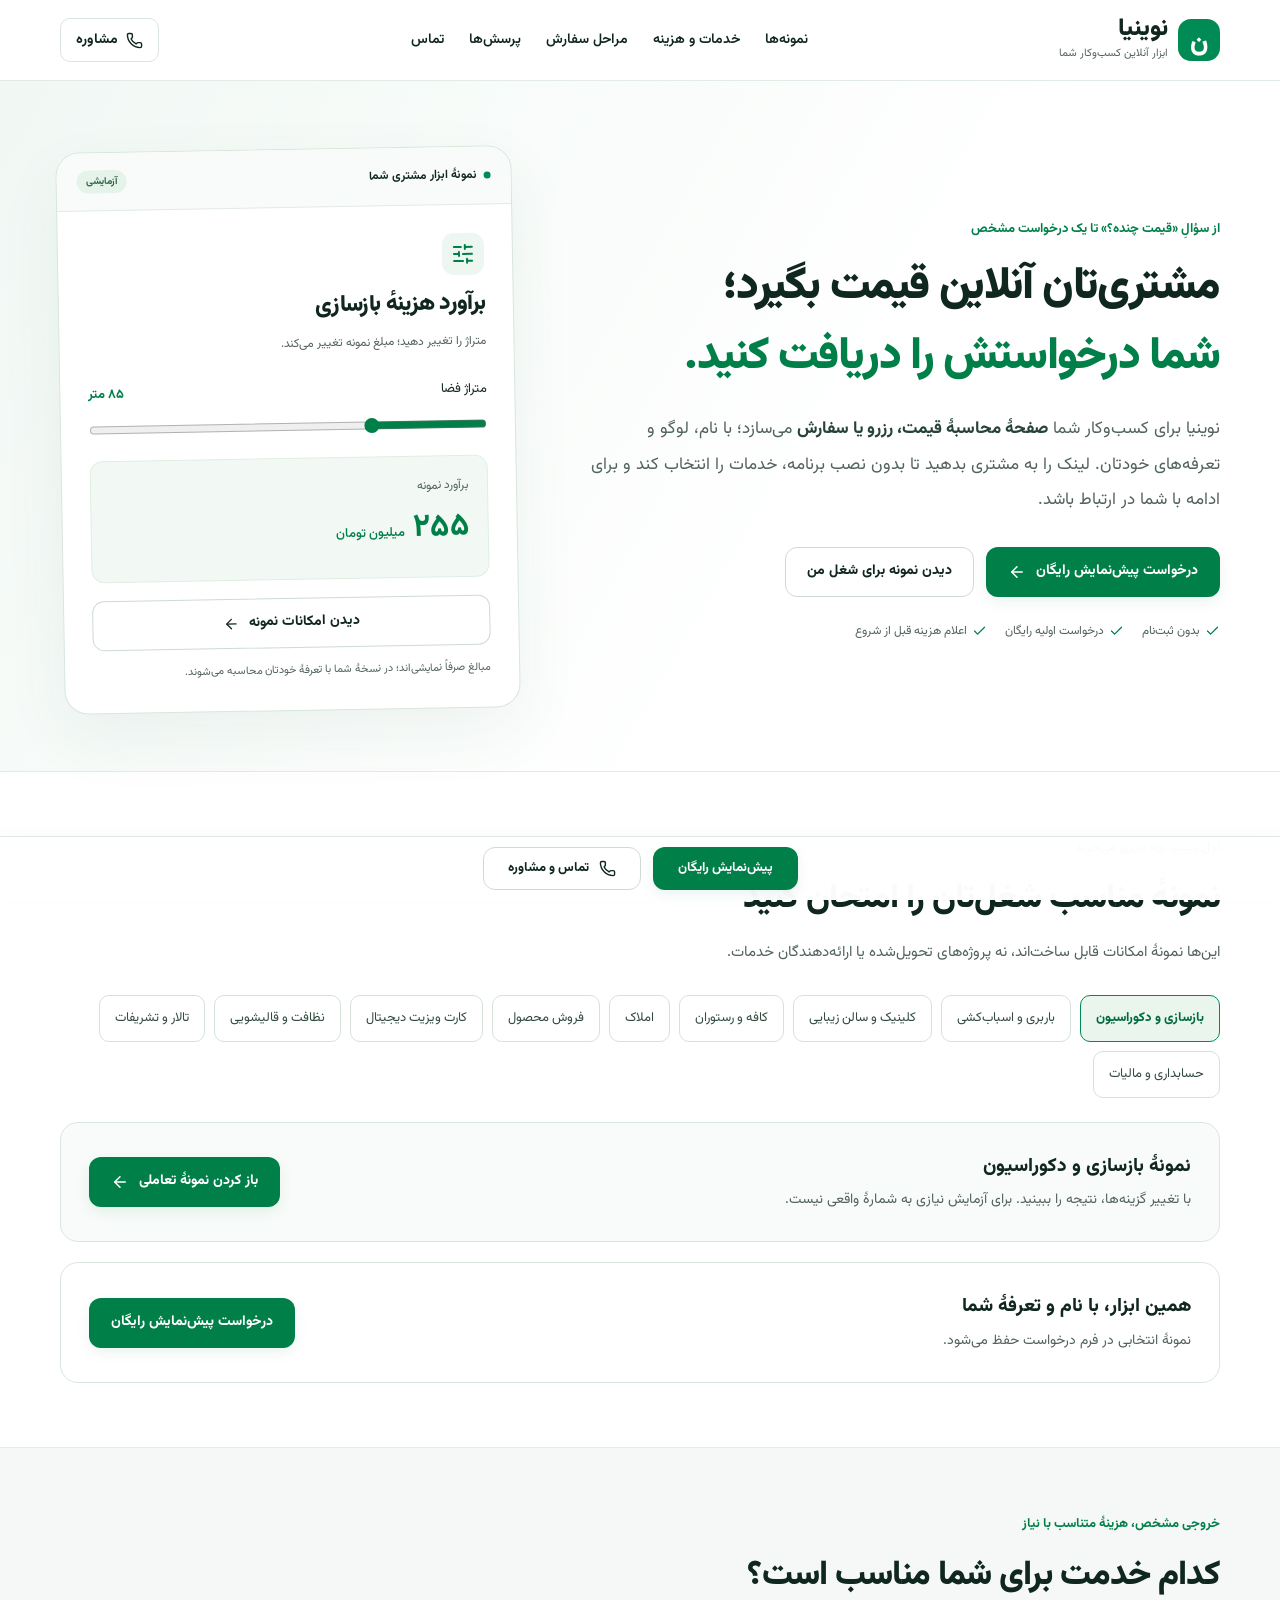
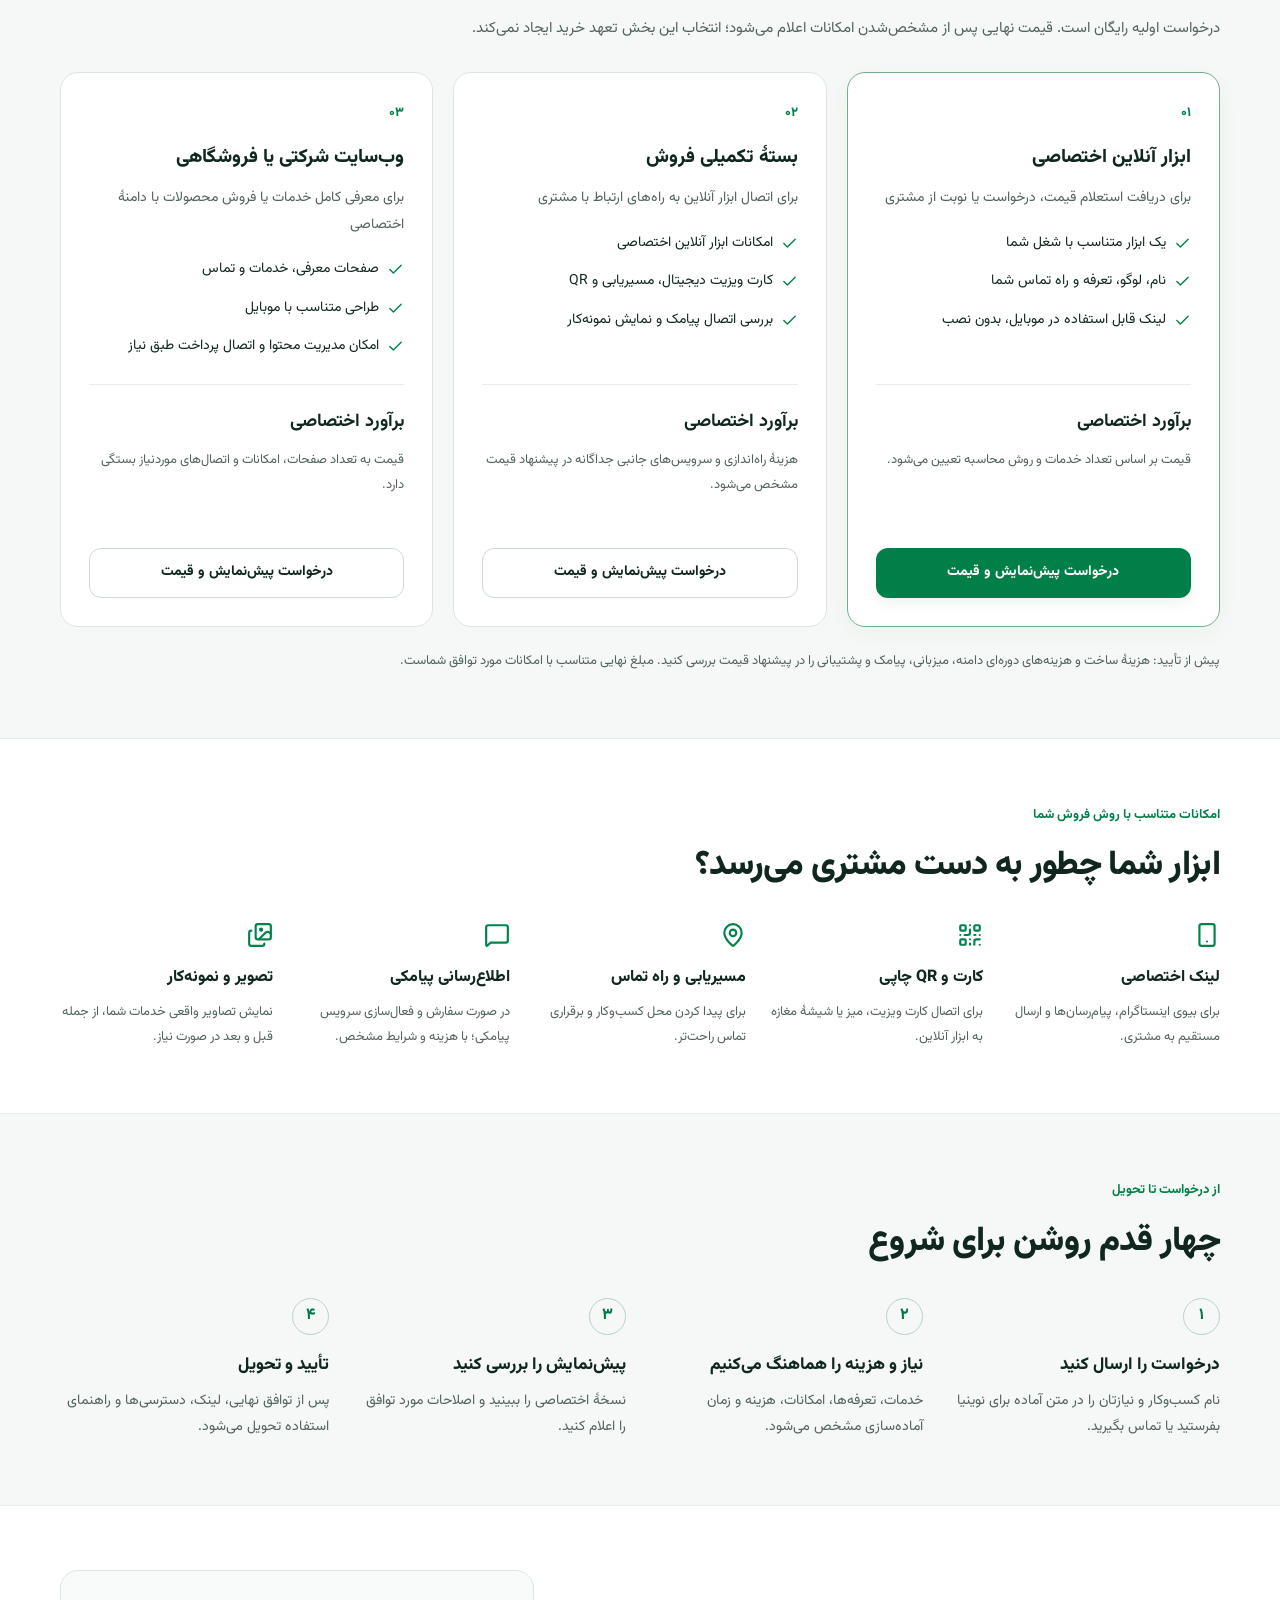
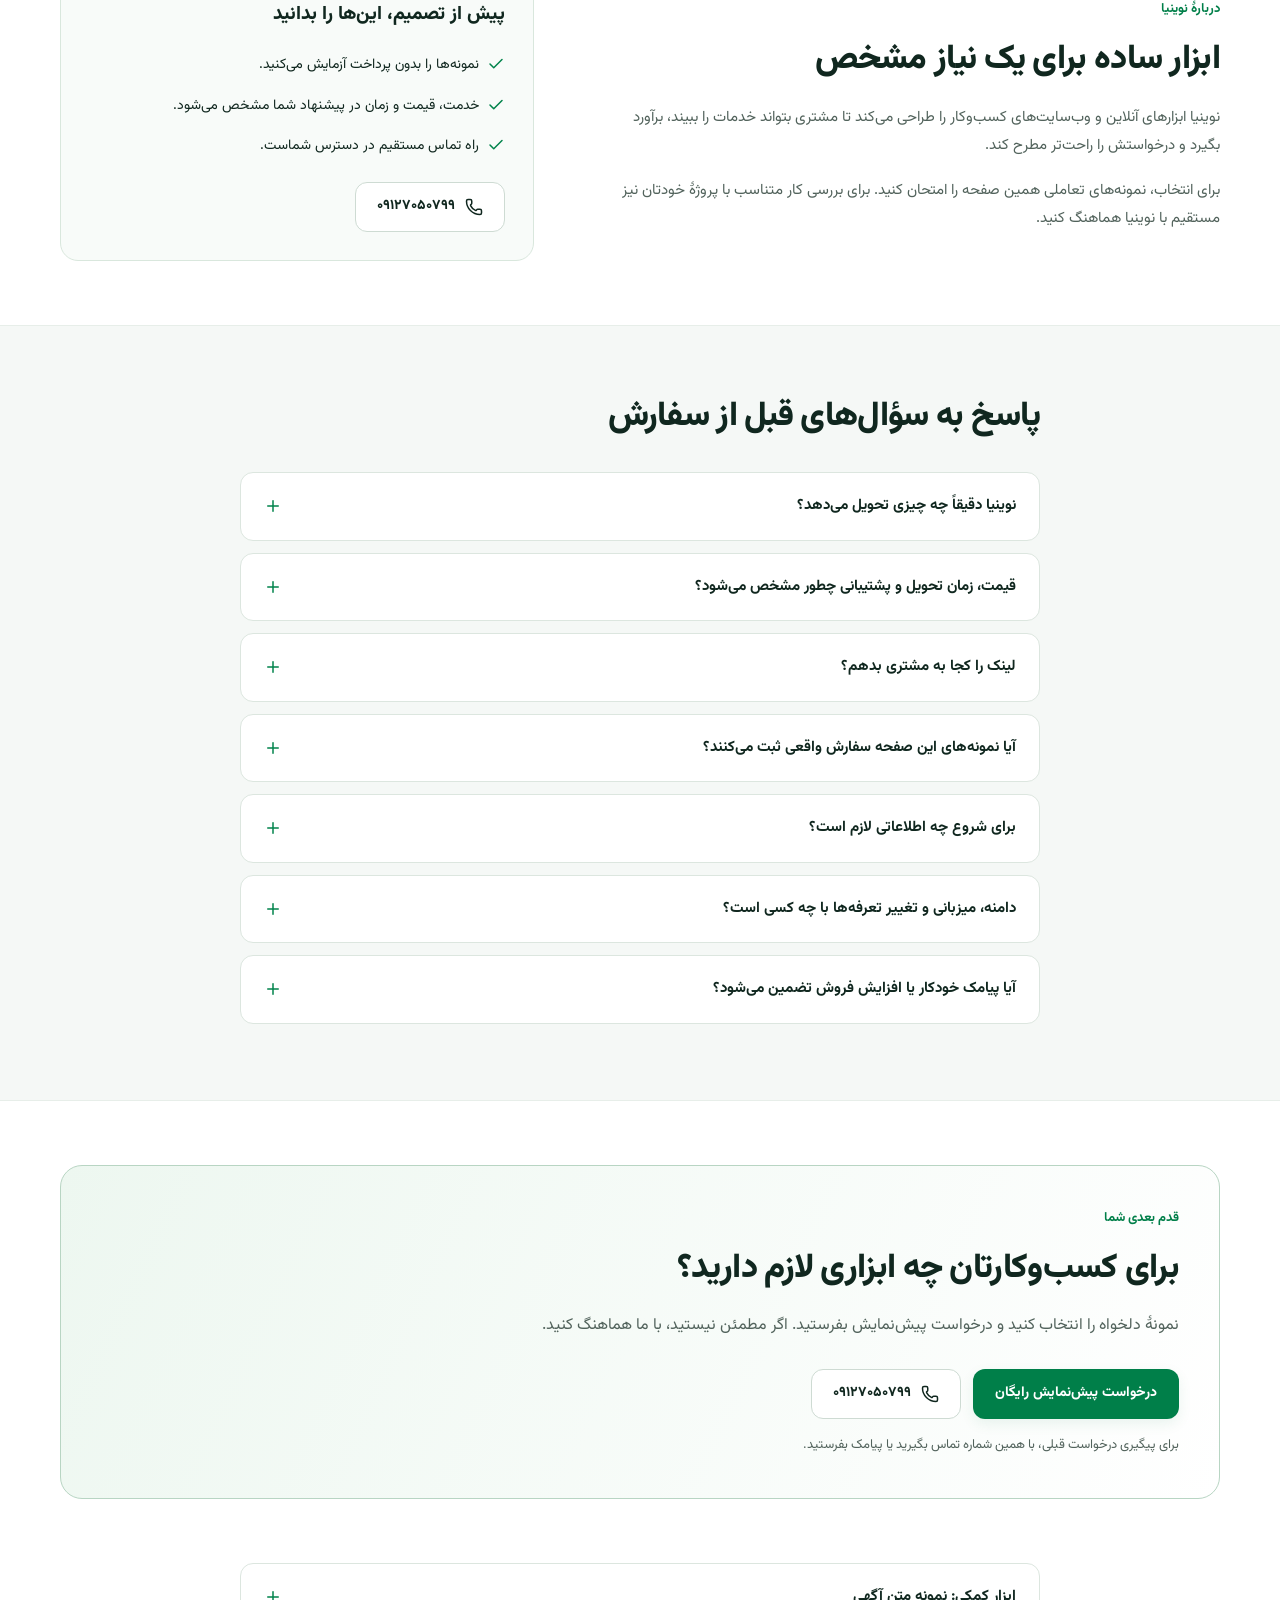
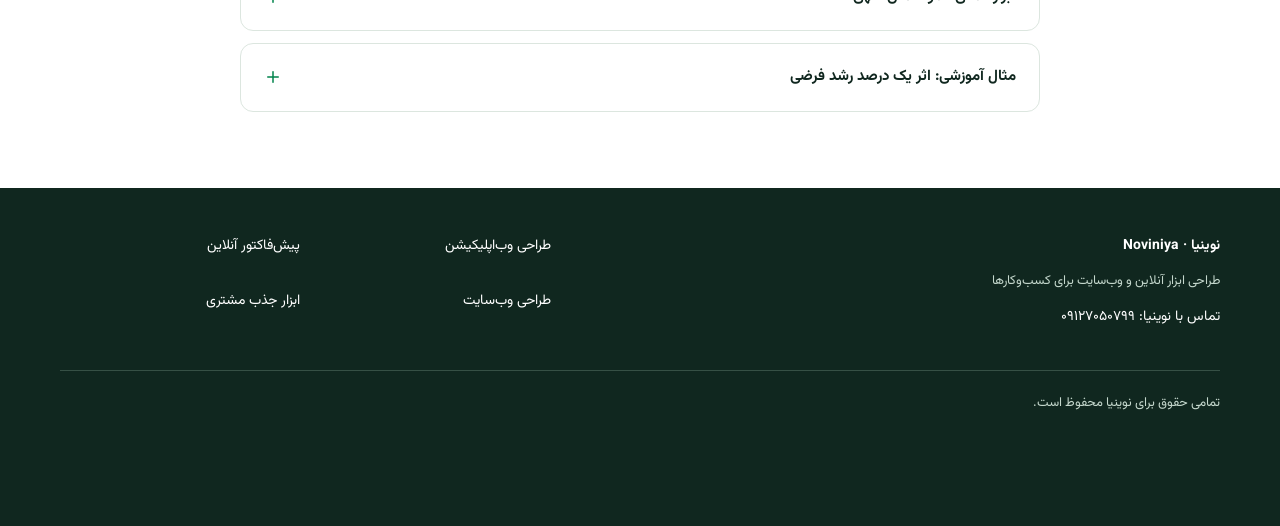
==== index.html @ 00e12eb2 "Publish tested customer UX update; remove obsolete public bundles" ====
<!doctype html>
<html lang="fa" dir="rtl">
  <head>
    <meta charset="UTF-8" />
    <meta name="viewport" content="width=device-width, initial-scale=1.0" />
    <title>نوینیا | وب‌اپلیکیشن فروش و پیش‌فاکتور آنلاین</title>
    <meta name="description" content="طراحی وب‌اپلیکیشن اختصاصی، پیش‌فاکتور آنلاین، سایت کسب‌وکار و ابزارهای جذب مشتری برای تبدیل بازدیدکننده به سرنخ فروش." />
    <meta name="robots" content="index,follow,max-image-preview:large,max-snippet:-1,max-video-preview:-1" />
    <meta name="theme-color" content="#00A859" />
    <link rel="canonical" href="https://noviniya.ir/" />
    <link rel="icon" href="/favicon.svg" type="image/svg+xml" />
    <meta property="og:type" content="website" />
    <meta property="og:url" content="https://noviniya.ir/" />
    <meta property="og:site_name" content="نوینیا | Noviniya" />
    <meta property="og:locale" content="fa_IR" />
    <meta property="og:title" content="نوینیا | وب‌اپلیکیشن فروش و پیش‌فاکتور آنلاین" />
    <meta property="og:description" content="راهکارهای دیجیتال فروش، پیش‌فاکتور آنلاین و جذب مشتری برای کسب‌وکارها." />
    <meta name="twitter:card" content="summary" />
    <meta name="twitter:title" content="نوینیا | وب‌اپلیکیشن فروش و پیش‌فاکتور آنلاین" />
    <meta name="twitter:description" content="راهکارهای دیجیتال فروش، پیش‌فاکتور آنلاین و جذب مشتری برای کسب‌وکارها." />
    <script type="application/ld+json">
    {
      "@context": "https://schema.org",
      "@graph": [
        {
          "@type": "Organization",
          "@id": "https://noviniya.ir/#organization",
          "name": "نوینیا",
          "alternateName": "Noviniya",
          "url": "https://noviniya.ir/",
          "description": "طراحی راهکارهای دیجیتال فروش، وب‌اپلیکیشن‌های تعاملی، پیش‌فاکتور آنلاین و ابزارهای جذب مشتری برای کسب‌وکارها",
          "areaServed": {"@type":"Country","name":"Iran"}
        },
        {
          "@type": "WebSite",
          "@id": "https://noviniya.ir/#website",
          "url": "https://noviniya.ir/",
          "name": "نوینیا",
          "alternateName": "Noviniya",
          "inLanguage": "fa-IR",
          "publisher": {"@id":"https://noviniya.ir/#organization"}
        },
        {
          "@type": "Service",
          "@id": "https://noviniya.ir/#service",
          "name": "طراحی وب‌اپلیکیشن فروش و سیستم جذب مشتری",
          "serviceType": "طراحی وب‌اپلیکیشن، پیش‌فاکتور آنلاین، طراحی سایت و راهکارهای دیجیتال فروش",
          "provider": {"@id":"https://noviniya.ir/#organization"},
          "areaServed": {"@type":"Country","name":"Iran"},
          "url": "https://noviniya.ir/"
        }
      ]
    }
    </script>
    <link rel="preconnect" href="https://fonts.googleapis.com">
    <link rel="preconnect" href="https://fonts.gstatic.com" crossorigin>
    <link href="https://fonts.googleapis.com/css2?family=Vazirmatn:wght@300;400;500;600;700;800;900&display=swap" rel="stylesheet">
    
    
    <script type="module" crossorigin src="/assets/index-CAqB3vxh.js"></script>
    <link rel="stylesheet" crossorigin href="/assets/index-Dsh1aMM5.css">
  </head>
  <body class="bg-gray-50 text-gray-900 font-sans antialiased">
    <div id="root">
      <main style="font-family:Vazirmatn,Arial,sans-serif;max-width:960px;margin:0 auto;padding:48px 20px;line-height:1.9">
        <h1>طراحی وب‌اپلیکیشن و سیستم جذب مشتری برای کسب‌وکارها</h1>
        <p>نوینیا برای کسب‌وکارهایی طراحی شده که می‌خواهند بازدیدکننده را سریع‌تر به سرنخ فروش تبدیل کنند. راهکارها شامل وب‌اپلیکیشن اختصاصی، محاسبه قیمت و پیش‌فاکتور آنلاین، طراحی سایت و صفحات فروش و ابزارهای جذب مشتری است.</p>
        <p>به‌جای اینکه مشتری فقط اطلاعات را ببیند، می‌تواند با ابزارهای تعاملی قیمت تقریبی بگیرد، درخواست ثبت کند، مسیر مناسب خدمت را پیدا کند و برای ادامه خرید یا مشاوره اقدام کند. ساختار هر راهکار بر اساس نوع کسب‌وکار و فرآیند فروش آن تنظیم می‌شود.</p>
        <nav aria-label="خدمات نوینیا">
          <ul>
            <li><a href="/services/web-app/">طراحی وب‌اپلیکیشن اختصاصی</a></li>
            <li><a href="/services/online-quote/">پیش‌فاکتور آنلاین و محاسبه قیمت</a></li>
            <li><a href="/services/website-design/">طراحی سایت کسب‌وکار</a></li>
            <li><a href="/services/customer-acquisition/">سیستم جذب مشتری آنلاین</a></li>
          </ul>
        </nav>
        <h2>راهکار مناسب کسب‌وکار شما چیست؟</h2>
        <p>اگر مشتری قبل از تماس نیاز به محاسبه قیمت، انتخاب خدمت، ثبت مشخصات یا دیدن نمونه دارد، وب‌اپلیکیشن و ابزار تعاملی می‌تواند مسیر تصمیم‌گیری را کوتاه‌تر کند. اگر هدف اصلی دیده‌شدن در گوگل و معرفی خدمات است، ساختار چندصفحه‌ای و سئوشده اهمیت بیشتری دارد. نوینیا این دو مسیر را بر اساس نیاز واقعی کسب‌وکار ترکیب می‌کند.</p>
      </main>
    </div>
  </body>
</html>
---- assets/index-Dsh1aMM5.css ----
.customer-site{--green:#007f49;--dark:#10271f;--muted:#52635c;color:var(--dark);background:#fff;font-size:16px;line-height:1.9}.customer-site *{box-sizing:border-box}.customer-site a{color:inherit;text-decoration:none}.customer-site button,.customer-site a,.customer-site input,.customer-site select,.customer-site textarea,.customer-site summary{-webkit-tap-highlight-color:transparent}.customer-site button,.customer-site summary{cursor:pointer}.customer-site :focus-visible{outline-offset:4px;outline:3px solid #008b54}.customer-site .container{width:min(1160px,100% - 48px);margin-inline:auto}.customer-site .narrow{max-width:800px}.customer-site section[id],.customer-site main[id]{scroll-margin-top:95px}.customer-site h1,.customer-site h2,.customer-site h3,.customer-site p{margin:0}.customer-site h2{letter-spacing:-.7px;font-size:clamp(24px,3vw,34px);font-weight:850;line-height:1.6}.customer-site h3{font-size:19px;font-weight:800;line-height:1.65}.customer-site p{color:var(--muted)}.customer-site ul{margin:0;padding:0;list-style:none}.customer-site .eyebrow{color:var(--green);margin-bottom:12px;font-size:13px;font-weight:700;display:block}.customer-site .primary,.customer-site .secondary{text-align:center;border:1px solid #0000;border-radius:12px;justify-content:center;align-items:center;gap:10px;min-height:48px;padding:12px 21px;font-size:14px;font-weight:750;line-height:1.7;transition:background .15s,border-color .15s;display:inline-flex}.customer-site .primary{background:var(--green);color:#fff;box-shadow:0 5px 14px #007f4915}.customer-site .primary:hover{background:#00673c}.customer-site .secondary{color:var(--dark);background:#fff;border-color:#cedbd3}.customer-site .secondary:hover{background:#f0f7f3;border-color:#86b79c}.customer-site .full{width:100%}.customer-site .muted{color:var(--muted);font-weight:400}.customer-site .skip-link{z-index:100;background:#fff;padding:12px;position:fixed;top:-100px;right:20px}.customer-site .skip-link:focus{top:10px}.site-header{z-index:40;background:#fffffffa;border-bottom:1px solid #e3ebe6;position:sticky;top:0}.header-row{align-items:center;gap:24px;min-height:80px;display:flex}.brand{flex-shrink:0;align-items:center;gap:10px;display:flex}.brand-mark{color:#fff;background:#008b54;border-radius:13px;place-items:center;width:42px;height:42px;font-size:26px;font-weight:900;display:grid}.brand b{font-size:24px;font-weight:900;line-height:1.2;display:block}.brand small{color:#52635c;font-size:11px;display:block}.desktop-nav{gap:25px;margin-inline:auto;font-size:14px;font-weight:600;display:flex}.desktop-nav a:hover{color:var(--green)}.header-contact{border:1px solid #dae5dd;border-radius:10px;align-items:center;gap:8px;padding:8px 15px;font-size:14px;font-weight:700;display:flex}.menu-toggle{background:0 0;border:none;padding:8px;display:none}.mobile-nav{display:none}.hero{background:linear-gradient(120deg,#f1f8f4 0%,#fff 65%);border-bottom:1px solid #e3ebe6;padding:68px 0 60px}.hero-grid{grid-template-columns:1.4fr 1fr;align-items:center;gap:65px;display:grid}.hero h1{letter-spacing:-1.4px;margin-bottom:20px;font-size:clamp(30px,3.5vw,46px);font-weight:900;line-height:1.55}.hero h1 em{color:var(--green);font-style:normal}.hero-copy>p{max-width:640px;font-size:17px;line-height:2.1}.hero-copy strong{color:#274338;font-weight:750}.hero-actions{flex-wrap:wrap;gap:12px;margin-top:28px;display:flex}.hero-notes{color:#52635c;flex-wrap:wrap;gap:18px;font-size:12px;display:flex;margin-top:22px!important}.hero-notes li{align-items:center;gap:5px;display:flex}.hero-notes svg{width:15px;color:var(--green)}.hero-product{background:#fff;border:1px solid #d8e6dc;border-radius:24px;overflow:hidden;transform:rotate(-1deg);box-shadow:0 24px 65px #1e653d10}.product-top{background:#f8fbf9;border-bottom:1px solid #e3ebe6;align-items:center;gap:7px;padding:17px 20px;font-size:12px;font-weight:650;display:flex}.product-dot{background:#008b54;border-radius:50%;width:7px;height:7px}.sample-badge{color:#27643e;background:#e5f3ea;border-radius:20px;margin-inline-start:auto;padding:2px 9px;font-size:10px}.product-body{padding:28px}.product-icon{width:42px;height:42px;color:var(--green);background:#edf6f0;border-radius:12px;place-items:center;margin-bottom:10px;display:grid}.product-body h2{font-size:23px}.product-body>p{margin:8px 0 24px;font-size:12px}.product-body label{justify-content:space-between;font-size:13px;display:flex}.product-body label b{color:var(--green)}.product-body input[type=range]{width:100%;accent-color:var(--green);margin:15px 0}.sample-total{background:#f2f8f4;border:1px solid #e0eee4;border-radius:13px;margin:8px 0 18px;padding:18px}.sample-total>span{color:#52635c;font-size:12px;display:block}.sample-total strong{color:var(--green);font-size:32px;display:block}.sample-total small{font-size:13px;font-weight:500}.sample-footnote{color:#52635c;margin-top:13px;font-size:11px;line-height:1.9;display:block}.section{padding:64px 0}.tinted{background:#f5f8f6;border-block:1px solid #e7eee9}.section-heading{max-width:780px;margin-bottom:28px}.section-heading p{margin-top:12px;font-size:15px}.sample-choices{flex-wrap:wrap;gap:9px;margin-bottom:24px;display:flex}.sample-choices button{color:#314b3e;background:#fff;border:1px solid #d6e2d9;border-radius:10px;min-height:44px;padding:10px 15px;font-size:13px}.sample-choices button[aria-pressed=true]{color:#006b40;background:#e9f5ed;border-color:#008b54;font-weight:750}.mobile-sample-select{display:none}.demo-start,.sample-request{background:#f8fbf9;border:1px solid #d9e7dd;border-radius:18px;justify-content:space-between;align-items:center;gap:24px;padding:28px;display:flex}.demo-start p,.sample-request p{margin-top:5px;font-size:14px}.sample-request{background:#fff;margin-top:20px}.demo-panel{border:1px solid #d9e7dd;border-radius:18px;overflow:hidden}.demo-notice{background:#edf7f1;padding:18px 24px}.demo-notice b{color:#006d42;font-size:14px}.demo-notice p{margin-top:4px;font-size:13px}.simulator{background:#f5f8f6;padding:18px}.demo-loading{text-align:center;color:#52635c;padding:55px}.simulator input,.simulator select{min-width:0;max-width:100%}.simulator input[type=range]{min-height:32px}.simulator button{min-height:44px}.simulator input:not([type=checkbox]):not([type=range]),.simulator select{min-height:44px;font-size:14px}.plan-grid{grid-template-columns:repeat(3,1fr);gap:20px;display:grid}.plan-card{background:#fff;border:1px solid #dce6df;border-radius:18px;flex-direction:column;padding:28px;display:flex}.plan-card.featured{border-color:#76ac8e;box-shadow:0 7px 24px #09593309}.plan-number{color:#00834b;margin-bottom:16px;font-size:13px;font-weight:800}.plan-card>p{margin:12px 0 18px;font-size:14px}.plan-card ul{gap:12px;margin-bottom:24px;display:grid}.plan-card li{align-items:start;gap:8px;font-size:14px;display:flex}.plan-card li svg{color:#00834b;flex-shrink:0;margin-top:5px}.plan-price{border-top:1px solid #e7eee9;margin-top:auto;padding-top:20px}.plan-price b{font-size:18px}.plan-price p{min-height:80px;margin:9px 0 20px;font-size:13px}.cost-note{max-width:950px;font-size:13px;margin-top:22px!important}.feature-grid{grid-template-columns:repeat(5,1fr);gap:24px;display:grid}.feature>svg{color:#00834b;width:26px;height:26px;margin-bottom:17px}.feature h3{font-size:16px}.feature p{margin-top:9px;font-size:13px}.steps{grid-template-columns:repeat(4,1fr);gap:28px;margin:0;padding:0;list-style:none;display:grid}.steps li>span{color:#007747;border:1px solid #b9d3c3;border-radius:50%;place-items:center;width:37px;height:37px;margin-bottom:16px;font-weight:750;display:grid}.steps h3{font-size:17px}.steps p{margin-top:9px;font-size:14px}.about-grid{grid-template-columns:1.3fr 1fr;align-items:center;gap:70px;display:grid}.about-grid p{margin-top:16px;font-size:15px}.trust-card{background:#f8fbf9;border:1px solid #d9e7dd;border-radius:18px;padding:28px}.trust-card ul{gap:14px;margin:22px 0;display:grid}.trust-card li{gap:8px;font-size:14px;display:flex}.trust-card li svg{color:#00834b;flex-shrink:0;width:18px}.faq-item{background:#fff;border:1px solid #dce6df;border-radius:13px;margin-bottom:12px;overflow:hidden}.faq-item summary{justify-content:space-between;align-items:center;gap:14px;padding:19px 23px;font-size:15px;font-weight:700;list-style:none;display:flex}.faq-item summary::-webkit-details-marker{display:none}.faq-item summary svg{color:#00834b;flex-shrink:0}.faq-item>p{padding:0 23px 23px;font-size:14px}.faq-item .minus{display:none}.faq-item[open] .minus{display:block}.faq-item[open] .plus{display:none}.contact-card{background:linear-gradient(115deg,#edf7f0,#fff);border:1px solid #b8d5c3;border-radius:22px;padding:40px!important}.contact-card p{max-width:750px;margin-top:14px}.contact-followup{font-size:13px}.optional-tools{padding-top:0}.growth-grid,.ad-example{padding:0 24px 24px}.growth-grid{gap:18px;display:grid}.growth-grid label{margin-bottom:8px;font-size:14px;display:block}.growth-grid input[type=range]{accent-color:#00834b;width:100%}.growth-grid input[type=number],.ad-example input,.ad-example textarea{border:1px solid #cdded2;border-radius:9px;width:100%;min-height:44px;padding:10px}.scenario-result b{color:#007747;font-size:28px}.scenario-result span{font-size:12px;display:block}.two-fields{grid-template-columns:1fr 1fr;gap:12px;margin:18px 0;display:grid}.two-fields label{font-size:14px}.ad-example textarea{margin-bottom:12px}.ad-example p{font-size:14px}.site-footer{color:#fff;background:#10271f;padding:45px 0 100px}.footer-grid{grid-template-columns:1.3fr 1fr;gap:30px;font-size:14px;display:grid}.site-footer p{color:#c4d7cc;margin:10px 0;font-size:13px}.site-footer nav{grid-template-columns:1fr 1fr;gap:12px;display:grid}.site-footer a:hover{text-decoration:underline}.footer-grid>p{border-top:1px solid #365045;grid-column:1/-1;padding-top:20px}.sticky-actions{z-index:30;padding:10px 20px max(10px,env(safe-area-inset-bottom));background:#fffffffa;border-top:1px solid #e0e9e3;justify-content:center;gap:12px;display:flex;position:fixed;bottom:0;left:0;right:0;box-shadow:0 -4px 18px #10271f05}.sticky-actions .primary,.sticky-actions .secondary{min-height:43px;padding:9px 24px;font-size:13px}.request-dialog{color:#10271f;background:#fff;border:none;border-radius:20px;width:min(520px,100% - 28px);max-height:calc(100dvh - 32px);margin:auto;padding:0;overflow-y:auto;box-shadow:0 24px 100px #0003}.request-dialog::backdrop{-webkit-backdrop-filter:blur(3px);backdrop-filter:blur(3px);background:#0b211cb3}.dialog-inner{padding:32px}.request-dialog .close-button{color:#385145;background:#f0f6f2;border:0;border-radius:10px;place-items:center;width:40px;height:40px;display:grid;position:absolute;top:16px;left:16px}.request-dialog h2{margin-bottom:12px;padding-left:20px;font-size:24px}.request-dialog .eyebrow{padding-left:35px}.request-dialog p{margin:12px 0;font-size:14px;line-height:1.9}.request-dialog label{margin:16px 0 7px;font-size:14px;font-weight:650;display:block}.request-dialog input,.request-dialog select,.request-dialog textarea{color:#18382a;resize:vertical;background:#fbfdfb;border:1px solid #c8d9ce;border-radius:10px;width:100%;min-height:48px;padding:10px 12px;font-size:16px;line-height:1.8}.request-dialog .form-note{color:#52635c;font-size:12px}.request-dialog .secondary.full{margin-top:10px}.dialog-contact{border-top:1px solid #e2eae5;flex-wrap:wrap;justify-content:center;align-items:center;gap:8px;margin-top:20px;padding-top:20px;font-size:13px;display:flex}.text-button{color:#007747;background:0 0;border:none;padding:8px 0;font-size:14px;text-decoration:underline}.message-preview{font-size:14px!important}@media (width<=1000px){.desktop-nav{gap:14px}.header-row{gap:16px}.hero-grid{gap:30px}.hero h1{font-size:35px}.feature-grid{grid-template-columns:repeat(3,1fr)}.plan-card{padding:22px}}@media (width<=760px){.customer-site .container{width:calc(100% - 32px)}.header-row{gap:10px;min-height:68px}.brand small{font-size:10px}.brand b{font-size:22px}.brand-mark{width:36px;height:36px}.desktop-nav{display:none}.header-contact{margin-inline-start:auto;padding:7px 10px;font-size:12px}.menu-toggle{display:block}.mobile-nav{border-top:1px solid #e3ebe6;grid-template-columns:1fr 1fr;gap:5px;padding:12px 20px;display:grid}.mobile-nav a{border-radius:8px;padding:9px 12px;font-size:14px}.hero{padding:32px 0}.hero-grid{grid-template-columns:1fr;gap:28px}.hero h1{letter-spacing:-.8px;font-size:31px;line-height:1.65}.hero-copy>p{font-size:15px;line-height:2}.hero .eyebrow{font-size:12px}.hero-actions{gap:10px;margin-top:20px}.hero-actions>*{flex:220px}.hero-notes{font-size:11px;gap:9px 14px!important;margin-top:16px!important}.hero-product{justify-self:center;width:100%;max-width:440px;transform:none}.product-body{padding:22px}.section{padding:40px 0}.section-heading{margin-bottom:22px}.customer-site h2{font-size:25px}.section-heading p{font-size:14px}.sample-choices{display:none}.mobile-sample-select{margin-bottom:18px;font-size:14px;font-weight:700;display:block}.mobile-sample-select select{background:#fff;border:1px solid #9fbfa9;border-radius:10px;width:100%;min-height:50px;margin-top:8px;padding:10px;font-size:16px;display:block}.demo-start,.sample-request{flex-direction:column;align-items:stretch;gap:16px;padding:22px}.demo-start h3,.sample-request h3{font-size:18px}.demo-notice{padding:16px}.simulator{padding:8px}.simulator>div{padding:16px}.simulator>div>div:first-child{flex-wrap:wrap;gap:12px}.simulator .flex-1{min-width:0}.simulator input[type=tel]{width:100%;min-width:0}.simulator .flex:has(>input[type=tel]){flex-wrap:wrap}.simulator .flex:has(>input[type=tel])>button{justify-content:center;width:100%}.simulator .text-3xl{font-size:25px}.simulator .text-xs{font-size:13px}.simulator .text-\[10px\],.simulator .text-\[11px\]{font-size:12px}.plan-grid{grid-template-columns:1fr}.plan-price p{min-height:0}.feature-grid{grid-template-columns:1fr 1fr;gap:24px}.steps{grid-template-columns:1fr 1fr;gap:26px 20px}.steps h3{font-size:16px}.steps p{font-size:13px}.about-grid{grid-template-columns:1fr;gap:24px}.faq-item summary{padding:16px;font-size:14px}.faq-item>p{padding:0 16px 18px}.contact-card{padding:24px!important}.optional-tools{padding-top:0}.footer-grid{grid-template-columns:1fr}.site-footer nav{font-size:13px}.sticky-actions{padding:9px 12px max(9px,env(safe-area-inset-bottom));gap:8px}.sticky-actions>*{flex:1}.sticky-actions .primary,.sticky-actions .secondary{padding:10px 9px;font-size:12px}.dialog-inner{padding:26px 20px}.request-dialog h2{font-size:21px}.request-dialog .eyebrow{font-size:11px}.two-fields{grid-template-columns:1fr}.customer-site section[id]{scroll-margin-top:85px}}@media (prefers-reduced-motion:reduce){html{scroll-behavior:auto!important}.customer-site *{transition:none!important}}@layer properties{@supports (((-webkit-hyphens:none)) and (not (margin-trim:inline))) or ((-moz-orient:inline) and (not (color:rgb(from red r g b)))){*,:before,:after,::backdrop{--tw-translate-x:0;--tw-translate-y:0;--tw-translate-z:0;--tw-rotate-x:initial;--tw-rotate-y:initial;--tw-rotate-z:initial;--tw-skew-x:initial;--tw-skew-y:initial;--tw-space-y-reverse:0;--tw-border-style:solid;--tw-gradient-position:initial;--tw-gradient-from:#0000;--tw-gradient-via:#0000;--tw-gradient-to:#0000;--tw-gradient-stops:initial;--tw-gradient-via-stops:initial;--tw-gradient-from-position:0%;--tw-gradient-via-position:50%;--tw-gradient-to-position:100%;--tw-leading:initial;--tw-font-weight:initial;--tw-tracking:initial;--tw-ordinal:initial;--tw-slashed-zero:initial;--tw-numeric-figure:initial;--tw-numeric-spacing:initial;--tw-numeric-fraction:initial;--tw-shadow:0 0 #0000;--tw-shadow-color:initial;--tw-shadow-alpha:100%;--tw-inset-shadow:0 0 #0000;--tw-inset-shadow-color:initial;--tw-inset-shadow-alpha:100%;--tw-ring-color:initial;--tw-ring-shadow:0 0 #0000;--tw-inset-ring-color:initial;--tw-inset-ring-shadow:0 0 #0000;--tw-ring-inset:initial;--tw-ring-offset-width:0px;--tw-ring-offset-color:#fff;--tw-ring-offset-shadow:0 0 #0000;--tw-blur:initial;--tw-brightness:initial;--tw-contrast:initial;--tw-grayscale:initial;--tw-hue-rotate:initial;--tw-invert:initial;--tw-opacity:initial;--tw-saturate:initial;--tw-sepia:initial;--tw-drop-shadow:initial;--tw-drop-shadow-color:initial;--tw-drop-shadow-alpha:100%;--tw-drop-shadow-size:initial;--tw-backdrop-blur:initial;--tw-backdrop-brightness:initial;--tw-backdrop-contrast:initial;--tw-backdrop-grayscale:initial;--tw-backdrop-hue-rotate:initial;--tw-backdrop-invert:initial;--tw-backdrop-opacity:initial;--tw-backdrop-saturate:initial;--tw-backdrop-sepia:initial;--tw-scale-x:1;--tw-scale-y:1;--tw-scale-z:1}}}@layer theme{:root,:host{--font-sans:"IRANSansWeb", "IRANSans", "IranSans", "Vazirmatn", system-ui, -apple-system, sans-serif;--font-mono:ui-monospace, SFMono-Regular, Menlo, Monaco, Consolas, "Liberation Mono", "Courier New", monospace;--color-red-400:oklch(70.4% .191 22.216);--color-red-500:oklch(63.7% .237 25.331);--color-orange-400:oklch(75% .183 55.934);--color-orange-500:oklch(70.5% .213 47.604);--color-amber-50:oklch(98.7% .022 95.277);--color-amber-200:oklch(92.4% .12 95.746);--color-amber-300:oklch(87.9% .169 91.605);--color-amber-400:oklch(82.8% .189 84.429);--color-amber-500:oklch(76.9% .188 70.08);--color-amber-600:oklch(66.6% .179 58.318);--color-amber-700:oklch(55.5% .163 48.998);--color-yellow-300:oklch(90.5% .182 98.111);--color-yellow-400:oklch(85.2% .199 91.936);--color-yellow-500:oklch(79.5% .184 86.047);--color-emerald-50:oklch(97.9% .021 166.113);--color-emerald-100:oklch(95% .052 163.051);--color-emerald-200:oklch(90.5% .093 164.15);--color-emerald-300:oklch(84.5% .143 164.978);--color-emerald-400:oklch(76.5% .177 163.223);--color-emerald-500:oklch(69.6% .17 162.48);--color-emerald-700:oklch(50.8% .118 165.612);--color-emerald-800:oklch(43.2% .095 166.913);--color-emerald-950:oklch(26.2% .051 172.552);--color-teal-200:oklch(91% .096 180.426);--color-teal-300:oklch(85.5% .138 181.071);--color-teal-400:oklch(77.7% .152 181.912);--color-teal-500:oklch(70.4% .14 182.503);--color-teal-900:oklch(38.6% .063 188.416);--color-cyan-50:oklch(98.4% .019 200.873);--color-cyan-200:oklch(91.7% .08 205.041);--color-cyan-500:oklch(71.5% .143 215.221);--color-cyan-600:oklch(60.9% .126 221.723);--color-cyan-700:oklch(52% .105 223.128);--color-sky-300:oklch(82.8% .111 230.318);--color-sky-400:oklch(74.6% .16 232.661);--color-sky-500:oklch(68.5% .169 237.323);--color-indigo-400:oklch(67.3% .182 276.935);--color-indigo-500:oklch(58.5% .233 277.117);--color-indigo-600:oklch(51.1% .262 276.966);--color-violet-300:oklch(81.1% .111 293.571);--color-violet-400:oklch(70.2% .183 293.541);--color-violet-500:oklch(60.6% .25 292.717);--color-purple-50:oklch(97.7% .014 308.299);--color-purple-200:oklch(90.2% .063 306.703);--color-purple-500:oklch(62.7% .265 303.9);--color-purple-600:oklch(55.8% .288 302.321);--color-pink-50:oklch(97.1% .014 343.198);--color-pink-200:oklch(89.9% .061 343.231);--color-pink-500:oklch(65.6% .241 354.308);--color-pink-600:oklch(59.2% .249 .584);--color-rose-200:oklch(89.2% .058 10.001);--color-rose-300:oklch(81% .117 11.638);--color-rose-400:oklch(71.2% .194 13.428);--color-rose-500:oklch(64.5% .246 16.439);--color-slate-400:oklch(70.4% .04 256.788);--color-slate-700:oklch(37.2% .044 257.287);--color-slate-800:oklch(27.9% .041 260.031);--color-slate-900:oklch(20.8% .042 265.755);--color-slate-950:oklch(12.9% .042 264.695);--color-gray-50:oklch(98.5% .002 247.839);--color-gray-100:oklch(96.7% .003 264.542);--color-gray-200:oklch(92.8% .006 264.531);--color-gray-300:oklch(87.2% .01 258.338);--color-gray-400:oklch(70.7% .022 261.325);--color-gray-500:oklch(55.1% .027 264.364);--color-gray-600:oklch(44.6% .03 256.802);--color-gray-700:oklch(37.3% .034 259.733);--color-gray-800:oklch(27.8% .033 256.848);--color-gray-900:oklch(21% .034 264.665);--color-gray-950:oklch(13% .028 261.692);--color-neutral-100:oklch(97% 0 none);--color-neutral-200:oklch(92.2% 0 none);--color-neutral-300:oklch(87% 0 none);--color-neutral-400:oklch(70.8% 0 none);--color-neutral-500:oklch(55.6% 0 none);--color-neutral-600:oklch(43.9% 0 none);--color-neutral-700:oklch(37.1% 0 none);--color-neutral-800:oklch(26.9% 0 none);--color-neutral-900:oklch(20.5% 0 none);--color-neutral-950:oklch(14.5% 0 none);--color-black:#000;--color-white:#fff;--spacing:.25rem;--container-sm:24rem;--container-md:28rem;--container-lg:32rem;--container-xl:36rem;--container-2xl:42rem;--container-3xl:48rem;--container-4xl:56rem;--container-7xl:80rem;--text-xs:.75rem;--text-xs--line-height:calc(1 / .75);--text-sm:.875rem;--text-sm--line-height:calc(1.25 / .875);--text-base:1rem;--text-base--line-height:calc(1.5 / 1);--text-lg:1.125rem;--text-lg--line-height:calc(1.75 / 1.125);--text-xl:1.25rem;--text-xl--line-height:calc(1.75 / 1.25);--text-2xl:1.5rem;--text-2xl--line-height:calc(2 / 1.5);--text-3xl:1.875rem;--text-3xl--line-height:calc(2.25 / 1.875);--text-4xl:2.25rem;--text-4xl--line-height:calc(2.5 / 2.25);--text-5xl:3rem;--text-5xl--line-height:1;--font-weight-normal:400;--font-weight-medium:500;--font-weight-semibold:600;--font-weight-bold:700;--font-weight-black:900;--tracking-tight:-.025em;--tracking-wider:.05em;--leading-tight:1.25;--leading-snug:1.375;--leading-relaxed:1.625;--radius-md:.375rem;--radius-lg:.5rem;--radius-xl:.75rem;--radius-2xl:1rem;--radius-3xl:1.5rem;--drop-shadow-xl:0 9px 7px #0000001a;--animate-ping:ping 1s cubic-bezier(0, 0, .2, 1) infinite;--animate-pulse:pulse 2s cubic-bezier(.4, 0, .6, 1) infinite;--animate-bounce:bounce 1s infinite;--blur-xs:4px;--blur-sm:8px;--blur-md:12px;--default-transition-duration:.15s;--default-transition-timing-function:cubic-bezier(.4, 0, .2, 1);--default-font-family:var(--font-sans);--default-mono-font-family:var(--font-mono)}}@layer base{*,:after,:before,::backdrop{box-sizing:border-box;border:0 solid;margin:0;padding:0}::file-selector-button{box-sizing:border-box;border:0 solid;margin:0;padding:0}html,:host{-webkit-text-size-adjust:100%;tab-size:4;line-height:1.5;font-family:var(--default-font-family,-apple-system, BlinkMacSystemFont, "Segoe UI", Roboto, "Helvetica Neue", "Noto Sans", Arial, sans-serif, "Apple Color Emoji", "Segoe UI Emoji", "Segoe UI Symbol", "Noto Color Emoji");font-feature-settings:var(--default-font-feature-settings,normal);font-variation-settings:var(--default-font-variation-settings,normal);-webkit-tap-highlight-color:transparent}hr{height:0;color:inherit;border-top-width:1px}abbr:where([title]){-webkit-text-decoration:underline dotted;text-decoration:underline dotted}h1,h2,h3,h4,h5,h6{font-size:inherit;font-weight:inherit}a{color:inherit;-webkit-text-decoration:inherit;-webkit-text-decoration:inherit;-webkit-text-decoration:inherit;-webkit-text-decoration:inherit;text-decoration:inherit}b,strong{font-weight:bolder}code,kbd,samp,pre{font-family:var(--default-mono-font-family,ui-monospace, SFMono-Regular, Menlo, Monaco, Consolas, "Liberation Mono", "Courier New", monospace);font-feature-settings:var(--default-mono-font-feature-settings,normal);font-variation-settings:var(--default-mono-font-variation-settings,normal);font-size:1em}small{font-size:80%}sub,sup{vertical-align:baseline;font-size:75%;line-height:0;position:relative}sub{bottom:-.25em}sup{top:-.5em}table{text-indent:0;border-color:inherit;border-collapse:collapse}:-moz-focusring:where(:not(iframe)){outline:auto}progress{vertical-align:baseline}summary{display:list-item}ol,ul,menu{list-style:none}img,svg,video,canvas,audio,iframe,embed,object{vertical-align:middle;display:block}img,video{max-width:100%;height:auto}button,input,select,optgroup,textarea{font:inherit;font-feature-settings:inherit;font-variation-settings:inherit;letter-spacing:inherit;color:inherit;opacity:1;background-color:#0000;border-radius:0}::file-selector-button{font:inherit;font-feature-settings:inherit;font-variation-settings:inherit;letter-spacing:inherit;color:inherit;opacity:1;background-color:#0000;border-radius:0}:where(select:is([multiple],[size])) optgroup{font-weight:bolder}:where(select:is([multiple],[size])) optgroup option{padding-inline-start:20px}::file-selector-button{margin-inline-end:4px}::placeholder{opacity:1}@supports (not ((-webkit-appearance:-apple-pay-button))) or (contain-intrinsic-size:1px){::placeholder{color:currentColor}@supports (color:color-mix(in lab, red, red)){::placeholder{color:color-mix(in oklab, currentcolor 50%, transparent)}}}textarea{resize:vertical}::-webkit-search-decoration{-webkit-appearance:none}::-webkit-date-and-time-value{min-height:1lh;text-align:inherit}::-webkit-datetime-edit{display:inline-flex}::-webkit-datetime-edit-fields-wrapper{padding:0}::-webkit-datetime-edit{padding-block:0}::-webkit-datetime-edit-year-field{padding-block:0}::-webkit-datetime-edit-month-field{padding-block:0}::-webkit-datetime-edit-day-field{padding-block:0}::-webkit-datetime-edit-hour-field{padding-block:0}::-webkit-datetime-edit-minute-field{padding-block:0}::-webkit-datetime-edit-second-field{padding-block:0}::-webkit-datetime-edit-millisecond-field{padding-block:0}::-webkit-datetime-edit-meridiem-field{padding-block:0}::-webkit-calendar-picker-indicator{line-height:1}:-moz-ui-invalid{box-shadow:none}button,input:where([type=button],[type=reset],[type=submit]){appearance:button}::file-selector-button{appearance:button}::-webkit-inner-spin-button{height:auto}::-webkit-outer-spin-button{height:auto}[hidden]:where(:not([hidden=until-found])){display:none!important}*{font-family:IRANSansWeb,IRANSans,IranSans,Vazirmatn,system-ui,-apple-system,sans-serif}body{font-family:var(--font-sans);color:#111827;background-color:#f9fafb}html{scroll-behavior:smooth}::-webkit-scrollbar{width:6px;height:6px}::-webkit-scrollbar-track{background:#f1f5f9}::-webkit-scrollbar-thumb{background:#cbd5e1;border-radius:9999px}::-webkit-scrollbar-thumb:hover{background:#94a3b8}}@layer components;@layer utilities{.pointer-events-none{pointer-events:none}.absolute{position:absolute}.fixed{position:fixed}.relative{position:relative}.sticky{position:sticky}.inset-0{inset:0}.top-0{top:0}.top-1\/2{top:50%}.top-5{top:calc(var(--spacing) * 5)}.top-20{top:calc(var(--spacing) * 20)}.right-3{right:calc(var(--spacing) * 3)}.right-6{right:calc(var(--spacing) * 6)}.bottom-0{bottom:0}.bottom-6{bottom:calc(var(--spacing) * 6)}.left-4{left:calc(var(--spacing) * 4)}.left-5{left:calc(var(--spacing) * 5)}.z-10{z-index:10}.z-30{z-index:30}.z-40{z-index:40}.z-50{z-index:50}.col-span-2{grid-column:span 2/span 2}.container{width:100%}@media (width>=40rem){.container{max-width:40rem}}@media (width>=48rem){.container{max-width:48rem}}@media (width>=64rem){.container{max-width:64rem}}@media (width>=80rem){.container{max-width:80rem}}@media (width>=96rem){.container{max-width:96rem}}.mx-auto{margin-inline:auto}.my-3{margin-block:calc(var(--spacing) * 3)}.my-6{margin-block:calc(var(--spacing) * 6)}.mt-0\.5{margin-top:calc(var(--spacing) * .5)}.mt-1{margin-top:var(--spacing)}.mt-2{margin-top:calc(var(--spacing) * 2)}.mt-2\.5{margin-top:calc(var(--spacing) * 2.5)}.mt-3{margin-top:calc(var(--spacing) * 3)}.mt-4{margin-top:calc(var(--spacing) * 4)}.mt-5{margin-top:calc(var(--spacing) * 5)}.mt-6{margin-top:calc(var(--spacing) * 6)}.mt-8{margin-top:calc(var(--spacing) * 8)}.mt-10{margin-top:calc(var(--spacing) * 10)}.mt-12{margin-top:calc(var(--spacing) * 12)}.mr-1\.5{margin-right:calc(var(--spacing) * 1.5)}.mb-1{margin-bottom:var(--spacing)}.mb-1\.5{margin-bottom:calc(var(--spacing) * 1.5)}.mb-2{margin-bottom:calc(var(--spacing) * 2)}.mb-3{margin-bottom:calc(var(--spacing) * 3)}.mb-4{margin-bottom:calc(var(--spacing) * 4)}.mb-5{margin-bottom:calc(var(--spacing) * 5)}.mb-6{margin-bottom:calc(var(--spacing) * 6)}.mb-8{margin-bottom:calc(var(--spacing) * 8)}.mb-10{margin-bottom:calc(var(--spacing) * 10)}.mb-12{margin-bottom:calc(var(--spacing) * 12)}.ml-2{margin-left:calc(var(--spacing) * 2)}.line-clamp-1{-webkit-line-clamp:1;-webkit-box-orient:vertical;display:-webkit-box;overflow:hidden}.block{display:block}.flex{display:flex}.grid{display:grid}.hidden{display:none}.inline-flex{display:inline-flex}.h-1\.5{height:calc(var(--spacing) * 1.5)}.h-2{height:calc(var(--spacing) * 2)}.h-2\.5{height:calc(var(--spacing) * 2.5)}.h-3{height:calc(var(--spacing) * 3)}.h-3\.5{height:calc(var(--spacing) * 3.5)}.h-4{height:calc(var(--spacing) * 4)}.h-5{height:calc(var(--spacing) * 5)}.h-6{height:calc(var(--spacing) * 6)}.h-7{height:calc(var(--spacing) * 7)}.h-8{height:calc(var(--spacing) * 8)}.h-9{height:calc(var(--spacing) * 9)}.h-10{height:calc(var(--spacing) * 10)}.h-12{height:calc(var(--spacing) * 12)}.h-16{height:calc(var(--spacing) * 16)}.h-18{height:calc(var(--spacing) * 18)}.h-20{height:calc(var(--spacing) * 20)}.h-28{height:calc(var(--spacing) * 28)}.h-44{height:calc(var(--spacing) * 44)}.h-auto{height:auto}.h-full{height:100%}.max-h-48{max-height:calc(var(--spacing) * 48)}.max-h-72{max-height:calc(var(--spacing) * 72)}.max-h-\[90vh\]{max-height:90vh}.max-h-\[92vh\]{max-height:92vh}.min-h-screen{min-height:100vh}.w-1{width:var(--spacing)}.w-2{width:calc(var(--spacing) * 2)}.w-2\.5{width:calc(var(--spacing) * 2.5)}.w-3{width:calc(var(--spacing) * 3)}.w-3\.5{width:calc(var(--spacing) * 3.5)}.w-4{width:calc(var(--spacing) * 4)}.w-5{width:calc(var(--spacing) * 5)}.w-6{width:calc(var(--spacing) * 6)}.w-7{width:calc(var(--spacing) * 7)}.w-8{width:calc(var(--spacing) * 8)}.w-9{width:calc(var(--spacing) * 9)}.w-10{width:calc(var(--spacing) * 10)}.w-12{width:calc(var(--spacing) * 12)}.w-16{width:calc(var(--spacing) * 16)}.w-20{width:calc(var(--spacing) * 20)}.w-28{width:calc(var(--spacing) * 28)}.w-full{width:100%}.max-w-2xl{max-width:var(--container-2xl)}.max-w-3xl{max-width:var(--container-3xl)}.max-w-4xl{max-width:var(--container-4xl)}.max-w-7xl{max-width:var(--container-7xl)}.max-w-lg{max-width:var(--container-lg)}.max-w-md{max-width:var(--container-md)}.max-w-none{max-width:none}.max-w-sm{max-width:var(--container-sm)}.max-w-xl{max-width:var(--container-xl)}.flex-1{flex:1}.shrink-0{flex-shrink:0}.-translate-y-1\/2{--tw-translate-y:calc(calc(1 / 2 * 100%) * -1);translate:var(--tw-translate-x) var(--tw-translate-y)}.rotate-180{rotate:180deg}.transform{transform:var(--tw-rotate-x,) var(--tw-rotate-y,) var(--tw-rotate-z,) var(--tw-skew-x,) var(--tw-skew-y,)}.animate-bounce{animation:var(--animate-bounce)}.animate-ping{animation:var(--animate-ping)}.animate-pulse{animation:var(--animate-pulse)}.cursor-pointer{cursor:pointer}.appearance-none{appearance:none}.grid-cols-1{grid-template-columns:repeat(1,minmax(0,1fr))}.grid-cols-2{grid-template-columns:repeat(2,minmax(0,1fr))}.grid-cols-3{grid-template-columns:repeat(3,minmax(0,1fr))}.flex-col{flex-direction:column}.flex-wrap{flex-wrap:wrap}.place-items-center{place-items:center}.items-baseline{align-items:baseline}.items-center{align-items:center}.items-start{align-items:flex-start}.justify-between{justify-content:space-between}.justify-center{justify-content:center}.justify-end{justify-content:flex-end}.justify-start{justify-content:flex-start}.gap-1{gap:var(--spacing)}.gap-1\.5{gap:calc(var(--spacing) * 1.5)}.gap-2{gap:calc(var(--spacing) * 2)}.gap-2\.5{gap:calc(var(--spacing) * 2.5)}.gap-3{gap:calc(var(--spacing) * 3)}.gap-4{gap:calc(var(--spacing) * 4)}.gap-6{gap:calc(var(--spacing) * 6)}.gap-7{gap:calc(var(--spacing) * 7)}.gap-8{gap:calc(var(--spacing) * 8)}.gap-10{gap:calc(var(--spacing) * 10)}:where(.space-y-1>:not(:last-child)){--tw-space-y-reverse:0;margin-block-start:calc(var(--spacing) * var(--tw-space-y-reverse));margin-block-end:calc(var(--spacing) * calc(1 - var(--tw-space-y-reverse)))}:where(.space-y-1\.5>:not(:last-child)){--tw-space-y-reverse:0;margin-block-start:calc(calc(var(--spacing) * 1.5) * var(--tw-space-y-reverse));margin-block-end:calc(calc(var(--spacing) * 1.5) * calc(1 - var(--tw-space-y-reverse)))}:where(.space-y-2>:not(:last-child)){--tw-space-y-reverse:0;margin-block-start:calc(calc(var(--spacing) * 2) * var(--tw-space-y-reverse));margin-block-end:calc(calc(var(--spacing) * 2) * calc(1 - var(--tw-space-y-reverse)))}:where(.space-y-2\.5>:not(:last-child)){--tw-space-y-reverse:0;margin-block-start:calc(calc(var(--spacing) * 2.5) * var(--tw-space-y-reverse));margin-block-end:calc(calc(var(--spacing) * 2.5) * calc(1 - var(--tw-space-y-reverse)))}:where(.space-y-3>:not(:last-child)){--tw-space-y-reverse:0;margin-block-start:calc(calc(var(--spacing) * 3) * var(--tw-space-y-reverse));margin-block-end:calc(calc(var(--spacing) * 3) * calc(1 - var(--tw-space-y-reverse)))}:where(.space-y-3\.5>:not(:last-child)){--tw-space-y-reverse:0;margin-block-start:calc(calc(var(--spacing) * 3.5) * var(--tw-space-y-reverse));margin-block-end:calc(calc(var(--spacing) * 3.5) * calc(1 - var(--tw-space-y-reverse)))}:where(.space-y-4>:not(:last-child)){--tw-space-y-reverse:0;margin-block-start:calc(calc(var(--spacing) * 4) * var(--tw-space-y-reverse));margin-block-end:calc(calc(var(--spacing) * 4) * calc(1 - var(--tw-space-y-reverse)))}:where(.space-y-5>:not(:last-child)){--tw-space-y-reverse:0;margin-block-start:calc(calc(var(--spacing) * 5) * var(--tw-space-y-reverse));margin-block-end:calc(calc(var(--spacing) * 5) * calc(1 - var(--tw-space-y-reverse)))}:where(.space-y-6>:not(:last-child)){--tw-space-y-reverse:0;margin-block-start:calc(calc(var(--spacing) * 6) * var(--tw-space-y-reverse));margin-block-end:calc(calc(var(--spacing) * 6) * calc(1 - var(--tw-space-y-reverse)))}.self-start{align-self:flex-start}.truncate{text-overflow:ellipsis;white-space:nowrap;overflow:hidden}.overflow-hidden{overflow:hidden}.overflow-x-auto{overflow-x:auto}.overflow-y-auto{overflow-y:auto}.rounded{border-radius:.25rem}.rounded-2xl{border-radius:var(--radius-2xl)}.rounded-3xl{border-radius:var(--radius-3xl)}.rounded-full{border-radius:2147483647px}.rounded-lg{border-radius:var(--radius-lg)}.rounded-md{border-radius:var(--radius-md)}.rounded-xl{border-radius:var(--radius-xl)}.border{border-style:var(--tw-border-style);border-width:1px}.border-t{border-top-style:var(--tw-border-style);border-top-width:1px}.border-b{border-bottom-style:var(--tw-border-style);border-bottom-width:1px}.border-\[\#00D170\]{border-color:#00d170}.border-amber-200{border-color:var(--color-amber-200)}.border-amber-500{border-color:var(--color-amber-500)}.border-amber-500\/20{border-color:#f99c0033}@supports (color:color-mix(in lab, red, red)){.border-amber-500\/20{border-color:color-mix(in oklab, var(--color-amber-500) 20%, transparent)}}.border-amber-500\/30{border-color:#f99c004d}@supports (color:color-mix(in lab, red, red)){.border-amber-500\/30{border-color:color-mix(in oklab, var(--color-amber-500) 30%, transparent)}}.border-amber-500\/40{border-color:#f99c0066}@supports (color:color-mix(in lab, red, red)){.border-amber-500\/40{border-color:color-mix(in oklab, var(--color-amber-500) 40%, transparent)}}.border-cyan-200{border-color:var(--color-cyan-200)}.border-emerald-200{border-color:var(--color-emerald-200)}.border-emerald-500{border-color:var(--color-emerald-500)}.border-emerald-500\/20{border-color:#00bb7f33}@supports (color:color-mix(in lab, red, red)){.border-emerald-500\/20{border-color:color-mix(in oklab, var(--color-emerald-500) 20%, transparent)}}.border-emerald-500\/30{border-color:#00bb7f4d}@supports (color:color-mix(in lab, red, red)){.border-emerald-500\/30{border-color:color-mix(in oklab, var(--color-emerald-500) 30%, transparent)}}.border-emerald-500\/40{border-color:#00bb7f66}@supports (color:color-mix(in lab, red, red)){.border-emerald-500\/40{border-color:color-mix(in oklab, var(--color-emerald-500) 40%, transparent)}}.border-gray-100{border-color:var(--color-gray-100)}.border-gray-200{border-color:var(--color-gray-200)}.border-gray-200\/80{border-color:#e5e7ebcc}@supports (color:color-mix(in lab, red, red)){.border-gray-200\/80{border-color:color-mix(in oklab, var(--color-gray-200) 80%, transparent)}}.border-gray-200\/90{border-color:#e5e7ebe6}@supports (color:color-mix(in lab, red, red)){.border-gray-200\/90{border-color:color-mix(in oklab, var(--color-gray-200) 90%, transparent)}}.border-gray-800{border-color:var(--color-gray-800)}.border-neutral-700{border-color:var(--color-neutral-700)}.border-neutral-800{border-color:var(--color-neutral-800)}.border-neutral-800\/80{border-color:#262626cc}@supports (color:color-mix(in lab, red, red)){.border-neutral-800\/80{border-color:color-mix(in oklab, var(--color-neutral-800) 80%, transparent)}}.border-neutral-900{border-color:var(--color-neutral-900)}.border-pink-200{border-color:var(--color-pink-200)}.border-purple-200{border-color:var(--color-purple-200)}.border-red-500\/20{border-color:#fb2c3633}@supports (color:color-mix(in lab, red, red)){.border-red-500\/20{border-color:color-mix(in oklab, var(--color-red-500) 20%, transparent)}}.border-rose-400{border-color:var(--color-rose-400)}.border-rose-500{border-color:var(--color-rose-500)}.border-sky-500{border-color:var(--color-sky-500)}.border-slate-700{border-color:var(--color-slate-700)}.border-teal-400{border-color:var(--color-teal-400)}.border-teal-500{border-color:var(--color-teal-500)}.border-violet-500{border-color:var(--color-violet-500)}.border-yellow-500{border-color:var(--color-yellow-500)}.bg-\[\#00D170\]{background-color:#00d170}.bg-amber-50{background-color:var(--color-amber-50)}.bg-amber-500{background-color:var(--color-amber-500)}.bg-amber-500\/10{background-color:#f99c001a}@supports (color:color-mix(in lab, red, red)){.bg-amber-500\/10{background-color:color-mix(in oklab, var(--color-amber-500) 10%, transparent)}}.bg-amber-600\/10{background-color:#dd74001a}@supports (color:color-mix(in lab, red, red)){.bg-amber-600\/10{background-color:color-mix(in oklab, var(--color-amber-600) 10%, transparent)}}.bg-black\/80{background-color:#000c}@supports (color:color-mix(in lab, red, red)){.bg-black\/80{background-color:color-mix(in oklab, var(--color-black) 80%, transparent)}}.bg-cyan-50{background-color:var(--color-cyan-50)}.bg-emerald-50{background-color:var(--color-emerald-50)}.bg-emerald-50\/80{background-color:#ecfdf5cc}@supports (color:color-mix(in lab, red, red)){.bg-emerald-50\/80{background-color:color-mix(in oklab, var(--color-emerald-50) 80%, transparent)}}.bg-emerald-100{background-color:var(--color-emerald-100)}.bg-emerald-500{background-color:var(--color-emerald-500)}.bg-emerald-500\/10{background-color:#00bb7f1a}@supports (color:color-mix(in lab, red, red)){.bg-emerald-500\/10{background-color:color-mix(in oklab, var(--color-emerald-500) 10%, transparent)}}.bg-emerald-800{background-color:var(--color-emerald-800)}.bg-gray-50{background-color:var(--color-gray-50)}.bg-gray-50\/50{background-color:#f9fafb80}@supports (color:color-mix(in lab, red, red)){.bg-gray-50\/50{background-color:color-mix(in oklab, var(--color-gray-50) 50%, transparent)}}.bg-gray-50\/70{background-color:#f9fafbb3}@supports (color:color-mix(in lab, red, red)){.bg-gray-50\/70{background-color:color-mix(in oklab, var(--color-gray-50) 70%, transparent)}}.bg-gray-100{background-color:var(--color-gray-100)}.bg-gray-900{background-color:var(--color-gray-900)}.bg-gray-950\/60{background-color:#03071299}@supports (color:color-mix(in lab, red, red)){.bg-gray-950\/60{background-color:color-mix(in oklab, var(--color-gray-950) 60%, transparent)}}.bg-indigo-500\/10{background-color:#625fff1a}@supports (color:color-mix(in lab, red, red)){.bg-indigo-500\/10{background-color:color-mix(in oklab, var(--color-indigo-500) 10%, transparent)}}.bg-indigo-600{background-color:var(--color-indigo-600)}.bg-neutral-800{background-color:var(--color-neutral-800)}.bg-neutral-800\/60{background-color:#26262699}@supports (color:color-mix(in lab, red, red)){.bg-neutral-800\/60{background-color:color-mix(in oklab, var(--color-neutral-800) 60%, transparent)}}.bg-neutral-900{background-color:var(--color-neutral-900)}.bg-neutral-900\/50{background-color:#17171780}@supports (color:color-mix(in lab, red, red)){.bg-neutral-900\/50{background-color:color-mix(in oklab, var(--color-neutral-900) 50%, transparent)}}.bg-neutral-900\/60{background-color:#17171799}@supports (color:color-mix(in lab, red, red)){.bg-neutral-900\/60{background-color:color-mix(in oklab, var(--color-neutral-900) 60%, transparent)}}.bg-neutral-900\/80{background-color:#171717cc}@supports (color:color-mix(in lab, red, red)){.bg-neutral-900\/80{background-color:color-mix(in oklab, var(--color-neutral-900) 80%, transparent)}}.bg-neutral-900\/90{background-color:#171717e6}@supports (color:color-mix(in lab, red, red)){.bg-neutral-900\/90{background-color:color-mix(in oklab, var(--color-neutral-900) 90%, transparent)}}.bg-neutral-950{background-color:var(--color-neutral-950)}.bg-neutral-950\/30{background-color:#0a0a0a4d}@supports (color:color-mix(in lab, red, red)){.bg-neutral-950\/30{background-color:color-mix(in oklab, var(--color-neutral-950) 30%, transparent)}}.bg-neutral-950\/40{background-color:#0a0a0a66}@supports (color:color-mix(in lab, red, red)){.bg-neutral-950\/40{background-color:color-mix(in oklab, var(--color-neutral-950) 40%, transparent)}}.bg-neutral-950\/50{background-color:#0a0a0a80}@supports (color:color-mix(in lab, red, red)){.bg-neutral-950\/50{background-color:color-mix(in oklab, var(--color-neutral-950) 50%, transparent)}}.bg-neutral-950\/60{background-color:#0a0a0a99}@supports (color:color-mix(in lab, red, red)){.bg-neutral-950\/60{background-color:color-mix(in oklab, var(--color-neutral-950) 60%, transparent)}}.bg-neutral-950\/70{background-color:#0a0a0ab3}@supports (color:color-mix(in lab, red, red)){.bg-neutral-950\/70{background-color:color-mix(in oklab, var(--color-neutral-950) 70%, transparent)}}.bg-neutral-950\/80{background-color:#0a0a0acc}@supports (color:color-mix(in lab, red, red)){.bg-neutral-950\/80{background-color:color-mix(in oklab, var(--color-neutral-950) 80%, transparent)}}.bg-orange-500{background-color:var(--color-orange-500)}.bg-orange-500\/10{background-color:#fe6e001a}@supports (color:color-mix(in lab, red, red)){.bg-orange-500\/10{background-color:color-mix(in oklab, var(--color-orange-500) 10%, transparent)}}.bg-pink-50{background-color:var(--color-pink-50)}.bg-purple-50{background-color:var(--color-purple-50)}.bg-red-500\/20{background-color:#fb2c3633}@supports (color:color-mix(in lab, red, red)){.bg-red-500\/20{background-color:color-mix(in oklab, var(--color-red-500) 20%, transparent)}}.bg-rose-500{background-color:var(--color-rose-500)}.bg-rose-500\/10{background-color:#ff23571a}@supports (color:color-mix(in lab, red, red)){.bg-rose-500\/10{background-color:color-mix(in oklab, var(--color-rose-500) 10%, transparent)}}.bg-rose-500\/20{background-color:#ff235733}@supports (color:color-mix(in lab, red, red)){.bg-rose-500\/20{background-color:color-mix(in oklab, var(--color-rose-500) 20%, transparent)}}.bg-sky-500{background-color:var(--color-sky-500)}.bg-sky-500\/10{background-color:#00a5ef1a}@supports (color:color-mix(in lab, red, red)){.bg-sky-500\/10{background-color:color-mix(in oklab, var(--color-sky-500) 10%, transparent)}}.bg-slate-900{background-color:var(--color-slate-900)}.bg-slate-900\/90{background-color:#0f172be6}@supports (color:color-mix(in lab, red, red)){.bg-slate-900\/90{background-color:color-mix(in oklab, var(--color-slate-900) 90%, transparent)}}.bg-slate-950\/80{background-color:#020618cc}@supports (color:color-mix(in lab, red, red)){.bg-slate-950\/80{background-color:color-mix(in oklab, var(--color-slate-950) 80%, transparent)}}.bg-teal-500{background-color:var(--color-teal-500)}.bg-teal-500\/10{background-color:#00baa71a}@supports (color:color-mix(in lab, red, red)){.bg-teal-500\/10{background-color:color-mix(in oklab, var(--color-teal-500) 10%, transparent)}}.bg-teal-500\/20{background-color:#00baa733}@supports (color:color-mix(in lab, red, red)){.bg-teal-500\/20{background-color:color-mix(in oklab, var(--color-teal-500) 20%, transparent)}}.bg-violet-500{background-color:var(--color-violet-500)}.bg-violet-500\/10{background-color:#8d54ff1a}@supports (color:color-mix(in lab, red, red)){.bg-violet-500\/10{background-color:color-mix(in oklab, var(--color-violet-500) 10%, transparent)}}.bg-white{background-color:var(--color-white)}.bg-white\/95{background-color:#fffffff2}@supports (color:color-mix(in lab, red, red)){.bg-white\/95{background-color:color-mix(in oklab, var(--color-white) 95%, transparent)}}.bg-yellow-500{background-color:var(--color-yellow-500)}.bg-yellow-500\/10{background-color:#edb2001a}@supports (color:color-mix(in lab, red, red)){.bg-yellow-500\/10{background-color:color-mix(in oklab, var(--color-yellow-500) 10%, transparent)}}.bg-gradient-to-b{--tw-gradient-position:to bottom in oklab;background-image:linear-gradient(var(--tw-gradient-stops))}.bg-gradient-to-br{--tw-gradient-position:to bottom right in oklab;background-image:linear-gradient(var(--tw-gradient-stops))}.bg-gradient-to-r{--tw-gradient-position:to right in oklab;background-image:linear-gradient(var(--tw-gradient-stops))}.bg-gradient-to-tr{--tw-gradient-position:to top right in oklab;background-image:linear-gradient(var(--tw-gradient-stops))}.bg-\[radial-gradient\(ellipse_80\%_60\%_at_50\%_-20\%\,rgba\(245\,158\,11\,0\.08\)\,rgba\(255\,255\,255\,0\)\)\]{background-image:radial-gradient(80% 60% at 50% -20%,#f59e0b14,#fff0)}.from-amber-400{--tw-gradient-from:var(--color-amber-400);--tw-gradient-stops:var(--tw-gradient-via-stops,var(--tw-gradient-position), var(--tw-gradient-from) var(--tw-gradient-from-position), var(--tw-gradient-to) var(--tw-gradient-to-position))}.from-amber-500{--tw-gradient-from:var(--color-amber-500);--tw-gradient-stops:var(--tw-gradient-via-stops,var(--tw-gradient-position), var(--tw-gradient-from) var(--tw-gradient-from-position), var(--tw-gradient-to) var(--tw-gradient-to-position))}.from-emerald-50{--tw-gradient-from:var(--color-emerald-50);--tw-gradient-stops:var(--tw-gradient-via-stops,var(--tw-gradient-position), var(--tw-gradient-from) var(--tw-gradient-from-position), var(--tw-gradient-to) var(--tw-gradient-to-position))}.from-emerald-500{--tw-gradient-from:var(--color-emerald-500);--tw-gradient-stops:var(--tw-gradient-via-stops,var(--tw-gradient-position), var(--tw-gradient-from) var(--tw-gradient-from-position), var(--tw-gradient-to) var(--tw-gradient-to-position))}.from-emerald-950{--tw-gradient-from:var(--color-emerald-950);--tw-gradient-stops:var(--tw-gradient-via-stops,var(--tw-gradient-position), var(--tw-gradient-from) var(--tw-gradient-from-position), var(--tw-gradient-to) var(--tw-gradient-to-position))}.from-gray-50{--tw-gradient-from:var(--color-gray-50);--tw-gradient-stops:var(--tw-gradient-via-stops,var(--tw-gradient-position), var(--tw-gradient-from) var(--tw-gradient-from-position), var(--tw-gradient-to) var(--tw-gradient-to-position))}.from-rose-500{--tw-gradient-from:var(--color-rose-500);--tw-gradient-stops:var(--tw-gradient-via-stops,var(--tw-gradient-position), var(--tw-gradient-from) var(--tw-gradient-from-position), var(--tw-gradient-to) var(--tw-gradient-to-position))}.from-slate-800{--tw-gradient-from:var(--color-slate-800);--tw-gradient-stops:var(--tw-gradient-via-stops,var(--tw-gradient-position), var(--tw-gradient-from) var(--tw-gradient-from-position), var(--tw-gradient-to) var(--tw-gradient-to-position))}.from-teal-500{--tw-gradient-from:var(--color-teal-500);--tw-gradient-stops:var(--tw-gradient-via-stops,var(--tw-gradient-position), var(--tw-gradient-from) var(--tw-gradient-from-position), var(--tw-gradient-to) var(--tw-gradient-to-position))}.via-amber-300{--tw-gradient-via:var(--color-amber-300);--tw-gradient-via-stops:var(--tw-gradient-position), var(--tw-gradient-from) var(--tw-gradient-from-position), var(--tw-gradient-via) var(--tw-gradient-via-position), var(--tw-gradient-to) var(--tw-gradient-to-position);--tw-gradient-stops:var(--tw-gradient-via-stops)}.to-emerald-50\/40{--tw-gradient-to:#ecfdf566}@supports (color:color-mix(in lab, red, red)){.to-emerald-50\/40{--tw-gradient-to:color-mix(in oklab, var(--color-emerald-50) 40%, transparent)}}.to-emerald-50\/40{--tw-gradient-stops:var(--tw-gradient-via-stops,var(--tw-gradient-position), var(--tw-gradient-from) var(--tw-gradient-from-position), var(--tw-gradient-to) var(--tw-gradient-to-position))}.to-emerald-500{--tw-gradient-to:var(--color-emerald-500);--tw-gradient-stops:var(--tw-gradient-via-stops,var(--tw-gradient-position), var(--tw-gradient-from) var(--tw-gradient-from-position), var(--tw-gradient-to) var(--tw-gradient-to-position))}.to-indigo-600{--tw-gradient-to:var(--color-indigo-600);--tw-gradient-stops:var(--tw-gradient-via-stops,var(--tw-gradient-position), var(--tw-gradient-from) var(--tw-gradient-from-position), var(--tw-gradient-to) var(--tw-gradient-to-position))}.to-pink-500{--tw-gradient-to:var(--color-pink-500);--tw-gradient-stops:var(--tw-gradient-via-stops,var(--tw-gradient-position), var(--tw-gradient-from) var(--tw-gradient-from-position), var(--tw-gradient-to) var(--tw-gradient-to-position))}.to-slate-900{--tw-gradient-to:var(--color-slate-900);--tw-gradient-stops:var(--tw-gradient-via-stops,var(--tw-gradient-position), var(--tw-gradient-from) var(--tw-gradient-from-position), var(--tw-gradient-to) var(--tw-gradient-to-position))}.to-teal-500{--tw-gradient-to:var(--color-teal-500);--tw-gradient-stops:var(--tw-gradient-via-stops,var(--tw-gradient-position), var(--tw-gradient-from) var(--tw-gradient-from-position), var(--tw-gradient-to) var(--tw-gradient-to-position))}.to-teal-900{--tw-gradient-to:var(--color-teal-900);--tw-gradient-stops:var(--tw-gradient-via-stops,var(--tw-gradient-position), var(--tw-gradient-from) var(--tw-gradient-from-position), var(--tw-gradient-to) var(--tw-gradient-to-position))}.to-white{--tw-gradient-to:var(--color-white);--tw-gradient-stops:var(--tw-gradient-via-stops,var(--tw-gradient-position), var(--tw-gradient-from) var(--tw-gradient-from-position), var(--tw-gradient-to) var(--tw-gradient-to-position))}.to-yellow-500{--tw-gradient-to:var(--color-yellow-500);--tw-gradient-stops:var(--tw-gradient-via-stops,var(--tw-gradient-position), var(--tw-gradient-from) var(--tw-gradient-from-position), var(--tw-gradient-to) var(--tw-gradient-to-position))}.bg-clip-text{-webkit-background-clip:text;background-clip:text}.fill-amber-400{fill:var(--color-amber-400)}.fill-white{fill:var(--color-white)}.p-0\.5{padding:calc(var(--spacing) * .5)}.p-1{padding:var(--spacing)}.p-1\.5{padding:calc(var(--spacing) * 1.5)}.p-2{padding:calc(var(--spacing) * 2)}.p-2\.5{padding:calc(var(--spacing) * 2.5)}.p-3{padding:calc(var(--spacing) * 3)}.p-3\.5{padding:calc(var(--spacing) * 3.5)}.p-4{padding:calc(var(--spacing) * 4)}.p-5{padding:calc(var(--spacing) * 5)}.p-6{padding:calc(var(--spacing) * 6)}.px-1{padding-inline:var(--spacing)}.px-1\.5{padding-inline:calc(var(--spacing) * 1.5)}.px-2{padding-inline:calc(var(--spacing) * 2)}.px-2\.5{padding-inline:calc(var(--spacing) * 2.5)}.px-3{padding-inline:calc(var(--spacing) * 3)}.px-3\.5{padding-inline:calc(var(--spacing) * 3.5)}.px-4{padding-inline:calc(var(--spacing) * 4)}.px-5{padding-inline:calc(var(--spacing) * 5)}.px-6{padding-inline:calc(var(--spacing) * 6)}.px-7{padding-inline:calc(var(--spacing) * 7)}.py-0\.5{padding-block:calc(var(--spacing) * .5)}.py-1{padding-block:var(--spacing)}.py-1\.5{padding-block:calc(var(--spacing) * 1.5)}.py-2{padding-block:calc(var(--spacing) * 2)}.py-2\.5{padding-block:calc(var(--spacing) * 2.5)}.py-3{padding-block:calc(var(--spacing) * 3)}.py-3\.5{padding-block:calc(var(--spacing) * 3.5)}.py-4{padding-block:calc(var(--spacing) * 4)}.py-6{padding-block:calc(var(--spacing) * 6)}.py-8{padding-block:calc(var(--spacing) * 8)}.py-12{padding-block:calc(var(--spacing) * 12)}.py-16{padding-block:calc(var(--spacing) * 16)}.pt-1{padding-top:var(--spacing)}.pt-2{padding-top:calc(var(--spacing) * 2)}.pt-3{padding-top:calc(var(--spacing) * 3)}.pt-4{padding-top:calc(var(--spacing) * 4)}.pt-5{padding-top:calc(var(--spacing) * 5)}.pt-8{padding-top:calc(var(--spacing) * 8)}.pt-12{padding-top:calc(var(--spacing) * 12)}.pr-1{padding-right:var(--spacing)}.pr-6{padding-right:calc(var(--spacing) * 6)}.pr-9{padding-right:calc(var(--spacing) * 9)}.pb-2{padding-bottom:calc(var(--spacing) * 2)}.pb-3{padding-bottom:calc(var(--spacing) * 3)}.pb-4{padding-bottom:calc(var(--spacing) * 4)}.pb-8{padding-bottom:calc(var(--spacing) * 8)}.pb-16{padding-bottom:calc(var(--spacing) * 16)}.pb-18{padding-bottom:calc(var(--spacing) * 18)}.pl-1{padding-left:var(--spacing)}.pl-3{padding-left:calc(var(--spacing) * 3)}.text-center{text-align:center}.text-right{text-align:right}.font-mono{font-family:var(--font-mono)}.font-sans{font-family:var(--font-sans)}.text-2xl{font-size:var(--text-2xl);line-height:var(--tw-leading,var(--text-2xl--line-height))}.text-3xl{font-size:var(--text-3xl);line-height:var(--tw-leading,var(--text-3xl--line-height))}.text-4xl{font-size:var(--text-4xl);line-height:var(--tw-leading,var(--text-4xl--line-height))}.text-base{font-size:var(--text-base);line-height:var(--tw-leading,var(--text-base--line-height))}.text-lg{font-size:var(--text-lg);line-height:var(--tw-leading,var(--text-lg--line-height))}.text-sm{font-size:var(--text-sm);line-height:var(--tw-leading,var(--text-sm--line-height))}.text-xl{font-size:var(--text-xl);line-height:var(--tw-leading,var(--text-xl--line-height))}.text-xs{font-size:var(--text-xs);line-height:var(--tw-leading,var(--text-xs--line-height))}.text-\[9px\]{font-size:9px}.text-\[10px\]{font-size:10px}.text-\[11px\]{font-size:11px}.leading-\[1\.3\]{--tw-leading:1.3;line-height:1.3}.leading-relaxed{--tw-leading:var(--leading-relaxed);line-height:var(--leading-relaxed)}.leading-snug{--tw-leading:var(--leading-snug);line-height:var(--leading-snug)}.leading-tight{--tw-leading:var(--leading-tight);line-height:var(--leading-tight)}.font-black{--tw-font-weight:var(--font-weight-black);font-weight:var(--font-weight-black)}.font-bold{--tw-font-weight:var(--font-weight-bold);font-weight:var(--font-weight-bold)}.font-medium{--tw-font-weight:var(--font-weight-medium);font-weight:var(--font-weight-medium)}.font-normal{--tw-font-weight:var(--font-weight-normal);font-weight:var(--font-weight-normal)}.font-semibold{--tw-font-weight:var(--font-weight-semibold);font-weight:var(--font-weight-semibold)}.tracking-tight{--tw-tracking:var(--tracking-tight);letter-spacing:var(--tracking-tight)}.tracking-wider{--tw-tracking:var(--tracking-wider);letter-spacing:var(--tracking-wider)}.text-balance{text-wrap:balance}.whitespace-nowrap{white-space:nowrap}.whitespace-pre-line{white-space:pre-line}.whitespace-pre-wrap{white-space:pre-wrap}.text-\[\#00A859\]{color:#00a859}.text-\[\#00D170\]{color:#00d170}.text-amber-300{color:var(--color-amber-300)}.text-amber-300\/90{color:#ffd236e6}@supports (color:color-mix(in lab, red, red)){.text-amber-300\/90{color:color-mix(in oklab, var(--color-amber-300) 90%, transparent)}}.text-amber-400{color:var(--color-amber-400)}.text-amber-400\/90{color:#fcbb00e6}@supports (color:color-mix(in lab, red, red)){.text-amber-400\/90{color:color-mix(in oklab, var(--color-amber-400) 90%, transparent)}}.text-amber-500{color:var(--color-amber-500)}.text-amber-500\/90{color:#f99c00e6}@supports (color:color-mix(in lab, red, red)){.text-amber-500\/90{color:color-mix(in oklab, var(--color-amber-500) 90%, transparent)}}.text-amber-600{color:var(--color-amber-600)}.text-cyan-600{color:var(--color-cyan-600)}.text-cyan-700{color:var(--color-cyan-700)}.text-emerald-300{color:var(--color-emerald-300)}.text-emerald-400{color:var(--color-emerald-400)}.text-emerald-400\/90{color:#00d294e6}@supports (color:color-mix(in lab, red, red)){.text-emerald-400\/90{color:color-mix(in oklab, var(--color-emerald-400) 90%, transparent)}}.text-gray-400{color:var(--color-gray-400)}.text-gray-500{color:var(--color-gray-500)}.text-gray-600{color:var(--color-gray-600)}.text-gray-700{color:var(--color-gray-700)}.text-gray-800{color:var(--color-gray-800)}.text-gray-900{color:var(--color-gray-900)}.text-gray-950{color:var(--color-gray-950)}.text-indigo-400{color:var(--color-indigo-400)}.text-indigo-400\/90{color:#7d87ffe6}@supports (color:color-mix(in lab, red, red)){.text-indigo-400\/90{color:color-mix(in oklab, var(--color-indigo-400) 90%, transparent)}}.text-neutral-100{color:var(--color-neutral-100)}.text-neutral-200{color:var(--color-neutral-200)}.text-neutral-300{color:var(--color-neutral-300)}.text-neutral-400{color:var(--color-neutral-400)}.text-neutral-500{color:var(--color-neutral-500)}.text-neutral-600{color:var(--color-neutral-600)}.text-neutral-950{color:var(--color-neutral-950)}.text-orange-400{color:var(--color-orange-400)}.text-orange-400\/90{color:#ff8b1ae6}@supports (color:color-mix(in lab, red, red)){.text-orange-400\/90{color:color-mix(in oklab, var(--color-orange-400) 90%, transparent)}}.text-pink-500{color:var(--color-pink-500)}.text-pink-600{color:var(--color-pink-600)}.text-purple-600{color:var(--color-purple-600)}.text-red-400{color:var(--color-red-400)}.text-rose-200{color:var(--color-rose-200)}.text-rose-300{color:var(--color-rose-300)}.text-rose-400{color:var(--color-rose-400)}.text-rose-400\/90{color:#ff667fe6}@supports (color:color-mix(in lab, red, red)){.text-rose-400\/90{color:color-mix(in oklab, var(--color-rose-400) 90%, transparent)}}.text-rose-500{color:var(--color-rose-500)}.text-sky-300{color:var(--color-sky-300)}.text-sky-400{color:var(--color-sky-400)}.text-sky-400\/90{color:#00bcfee6}@supports (color:color-mix(in lab, red, red)){.text-sky-400\/90{color:color-mix(in oklab, var(--color-sky-400) 90%, transparent)}}.text-slate-400{color:var(--color-slate-400)}.text-slate-950{color:var(--color-slate-950)}.text-teal-200{color:var(--color-teal-200)}.text-teal-300{color:var(--color-teal-300)}.text-teal-400{color:var(--color-teal-400)}.text-teal-400\/90{color:#00d3bde6}@supports (color:color-mix(in lab, red, red)){.text-teal-400\/90{color:color-mix(in oklab, var(--color-teal-400) 90%, transparent)}}.text-transparent{color:#0000}.text-violet-300{color:var(--color-violet-300)}.text-violet-400{color:var(--color-violet-400)}.text-white{color:var(--color-white)}.text-yellow-300{color:var(--color-yellow-300)}.text-yellow-400{color:var(--color-yellow-400)}.text-yellow-400\/90{color:#fac800e6}@supports (color:color-mix(in lab, red, red)){.text-yellow-400\/90{color:color-mix(in oklab, var(--color-yellow-400) 90%, transparent)}}.tabular-nums{--tw-numeric-spacing:tabular-nums;font-variant-numeric:var(--tw-ordinal,) var(--tw-slashed-zero,) var(--tw-numeric-figure,) var(--tw-numeric-spacing,) var(--tw-numeric-fraction,)}.line-through{text-decoration-line:line-through}.underline{text-decoration-line:underline}.underline-offset-4{text-underline-offset:4px}.antialiased{-webkit-font-smoothing:antialiased;-moz-osx-font-smoothing:grayscale}.accent-\[\#00D170\]{accent-color:#00d170}.accent-amber-500{accent-color:var(--color-amber-500)}.accent-emerald-500{accent-color:var(--color-emerald-500)}.accent-purple-600{accent-color:var(--color-purple-600)}.accent-rose-500{accent-color:var(--color-rose-500)}.accent-sky-500{accent-color:var(--color-sky-500)}.accent-teal-500{accent-color:var(--color-teal-500)}.accent-violet-500{accent-color:var(--color-violet-500)}.accent-yellow-500{accent-color:var(--color-yellow-500)}.opacity-75{opacity:.75}.shadow-2xl{--tw-shadow:0 25px 50px -12px var(--tw-shadow-color,#00000040);box-shadow:var(--tw-inset-shadow), var(--tw-inset-ring-shadow), var(--tw-ring-offset-shadow), var(--tw-ring-shadow), var(--tw-shadow)}.shadow-lg{--tw-shadow:0 10px 15px -3px var(--tw-shadow-color,#0000001a), 0 4px 6px -4px var(--tw-shadow-color,#0000001a);box-shadow:var(--tw-inset-shadow), var(--tw-inset-ring-shadow), var(--tw-ring-offset-shadow), var(--tw-ring-shadow), var(--tw-shadow)}.shadow-md{--tw-shadow:0 4px 6px -1px var(--tw-shadow-color,#0000001a), 0 2px 4px -2px var(--tw-shadow-color,#0000001a);box-shadow:var(--tw-inset-shadow), var(--tw-inset-ring-shadow), var(--tw-ring-offset-shadow), var(--tw-ring-shadow), var(--tw-shadow)}.shadow-sm{--tw-shadow:0 1px 3px 0 var(--tw-shadow-color,#0000001a), 0 1px 2px -1px var(--tw-shadow-color,#0000001a);box-shadow:var(--tw-inset-shadow), var(--tw-inset-ring-shadow), var(--tw-ring-offset-shadow), var(--tw-ring-shadow), var(--tw-shadow)}.shadow-xl{--tw-shadow:0 20px 25px -5px var(--tw-shadow-color,#0000001a), 0 8px 10px -6px var(--tw-shadow-color,#0000001a);box-shadow:var(--tw-inset-shadow), var(--tw-inset-ring-shadow), var(--tw-ring-offset-shadow), var(--tw-ring-shadow), var(--tw-shadow)}.shadow-xs{--tw-shadow:0 1px 2px 0 var(--tw-shadow-color,#0000000d);box-shadow:var(--tw-inset-shadow), var(--tw-inset-ring-shadow), var(--tw-ring-offset-shadow), var(--tw-ring-shadow), var(--tw-shadow)}.shadow-amber-500\/10{--tw-shadow-color:#f99c001a}@supports (color:color-mix(in lab, red, red)){.shadow-amber-500\/10{--tw-shadow-color:color-mix(in oklab, color-mix(in oklab, var(--color-amber-500) 10%, transparent) var(--tw-shadow-alpha), transparent)}}.shadow-emerald-500\/20{--tw-shadow-color:#00bb7f33}@supports (color:color-mix(in lab, red, red)){.shadow-emerald-500\/20{--tw-shadow-color:color-mix(in oklab, color-mix(in oklab, var(--color-emerald-500) 20%, transparent) var(--tw-shadow-alpha), transparent)}}.shadow-emerald-500\/25{--tw-shadow-color:#00bb7f40}@supports (color:color-mix(in lab, red, red)){.shadow-emerald-500\/25{--tw-shadow-color:color-mix(in oklab, color-mix(in oklab, var(--color-emerald-500) 25%, transparent) var(--tw-shadow-alpha), transparent)}}.shadow-indigo-600\/20{--tw-shadow-color:#4f39f633}@supports (color:color-mix(in lab, red, red)){.shadow-indigo-600\/20{--tw-shadow-color:color-mix(in oklab, color-mix(in oklab, var(--color-indigo-600) 20%, transparent) var(--tw-shadow-alpha), transparent)}}.drop-shadow-xl{--tw-drop-shadow-size:drop-shadow(0 9px 7px var(--tw-drop-shadow-color,#0000001a));--tw-drop-shadow:drop-shadow(var(--drop-shadow-xl));filter:var(--tw-blur,) var(--tw-brightness,) var(--tw-contrast,) var(--tw-grayscale,) var(--tw-hue-rotate,) var(--tw-invert,) var(--tw-saturate,) var(--tw-sepia,) var(--tw-drop-shadow,)}.filter{filter:var(--tw-blur,) var(--tw-brightness,) var(--tw-contrast,) var(--tw-grayscale,) var(--tw-hue-rotate,) var(--tw-invert,) var(--tw-saturate,) var(--tw-sepia,) var(--tw-drop-shadow,)}.backdrop-blur-md{--tw-backdrop-blur:blur(var(--blur-md));-webkit-backdrop-filter:var(--tw-backdrop-blur,) var(--tw-backdrop-brightness,) var(--tw-backdrop-contrast,) var(--tw-backdrop-grayscale,) var(--tw-backdrop-hue-rotate,) var(--tw-backdrop-invert,) var(--tw-backdrop-opacity,) var(--tw-backdrop-saturate,) var(--tw-backdrop-sepia,);backdrop-filter:var(--tw-backdrop-blur,) var(--tw-backdrop-brightness,) var(--tw-backdrop-contrast,) var(--tw-backdrop-grayscale,) var(--tw-backdrop-hue-rotate,) var(--tw-backdrop-invert,) var(--tw-backdrop-opacity,) var(--tw-backdrop-saturate,) var(--tw-backdrop-sepia,)}.backdrop-blur-sm{--tw-backdrop-blur:blur(var(--blur-sm));-webkit-backdrop-filter:var(--tw-backdrop-blur,) var(--tw-backdrop-brightness,) var(--tw-backdrop-contrast,) var(--tw-backdrop-grayscale,) var(--tw-backdrop-hue-rotate,) var(--tw-backdrop-invert,) var(--tw-backdrop-opacity,) var(--tw-backdrop-saturate,) var(--tw-backdrop-sepia,);backdrop-filter:var(--tw-backdrop-blur,) var(--tw-backdrop-brightness,) var(--tw-backdrop-contrast,) var(--tw-backdrop-grayscale,) var(--tw-backdrop-hue-rotate,) var(--tw-backdrop-invert,) var(--tw-backdrop-opacity,) var(--tw-backdrop-saturate,) var(--tw-backdrop-sepia,)}.backdrop-blur-xs{--tw-backdrop-blur:blur(var(--blur-xs));-webkit-backdrop-filter:var(--tw-backdrop-blur,) var(--tw-backdrop-brightness,) var(--tw-backdrop-contrast,) var(--tw-backdrop-grayscale,) var(--tw-backdrop-hue-rotate,) var(--tw-backdrop-invert,) var(--tw-backdrop-opacity,) var(--tw-backdrop-saturate,) var(--tw-backdrop-sepia,);backdrop-filter:var(--tw-backdrop-blur,) var(--tw-backdrop-brightness,) var(--tw-backdrop-contrast,) var(--tw-backdrop-grayscale,) var(--tw-backdrop-hue-rotate,) var(--tw-backdrop-invert,) var(--tw-backdrop-opacity,) var(--tw-backdrop-saturate,) var(--tw-backdrop-sepia,)}.transition-all{transition-property:all;transition-timing-function:var(--tw-ease,var(--default-transition-timing-function));transition-duration:var(--tw-duration,var(--default-transition-duration))}.transition-colors{transition-property:color,background-color,border-color,outline-color,text-decoration-color,fill,stroke,--tw-gradient-from,--tw-gradient-via,--tw-gradient-to;transition-timing-function:var(--tw-ease,var(--default-transition-timing-function));transition-duration:var(--tw-duration,var(--default-transition-duration))}.transition-transform{transition-property:transform,translate,scale,rotate;transition-timing-function:var(--tw-ease,var(--default-transition-timing-function));transition-duration:var(--tw-duration,var(--default-transition-duration))}.select-none{-webkit-user-select:none;user-select:none}@media (hover:hover){.group-hover\:scale-110:is(:where(.group):hover *){--tw-scale-x:110%;--tw-scale-y:110%;--tw-scale-z:110%;scale:var(--tw-scale-x) var(--tw-scale-y)}.group-hover\:text-\[\#00A859\]:is(:where(.group):hover *){color:#00a859}.group-hover\:text-amber-300:is(:where(.group):hover *){color:var(--color-amber-300)}.group-hover\:text-amber-600:is(:where(.group):hover *){color:var(--color-amber-600)}.group-hover\:text-cyan-600:is(:where(.group):hover *){color:var(--color-cyan-600)}.group-hover\:text-pink-600:is(:where(.group):hover *){color:var(--color-pink-600)}.group-hover\:text-purple-600:is(:where(.group):hover *){color:var(--color-purple-600)}}.selection\:bg-amber-500\/20 ::selection{background-color:#f99c0033}@supports (color:color-mix(in lab, red, red)){.selection\:bg-amber-500\/20 ::selection{background-color:color-mix(in oklab, var(--color-amber-500) 20%, transparent)}}.selection\:bg-amber-500\/20::selection{background-color:#f99c0033}@supports (color:color-mix(in lab, red, red)){.selection\:bg-amber-500\/20::selection{background-color:color-mix(in oklab, var(--color-amber-500) 20%, transparent)}}.selection\:bg-emerald-500\/20 ::selection{background-color:#00bb7f33}@supports (color:color-mix(in lab, red, red)){.selection\:bg-emerald-500\/20 ::selection{background-color:color-mix(in oklab, var(--color-emerald-500) 20%, transparent)}}.selection\:bg-emerald-500\/20::selection{background-color:#00bb7f33}@supports (color:color-mix(in lab, red, red)){.selection\:bg-emerald-500\/20::selection{background-color:color-mix(in oklab, var(--color-emerald-500) 20%, transparent)}}.selection\:text-amber-300 ::selection{color:var(--color-amber-300)}.selection\:text-amber-300::selection{color:var(--color-amber-300)}.selection\:text-emerald-700 ::selection{color:var(--color-emerald-700)}.selection\:text-emerald-700::selection{color:var(--color-emerald-700)}.placeholder\:text-gray-400::placeholder{color:var(--color-gray-400)}.placeholder\:text-neutral-400::placeholder{color:var(--color-neutral-400)}.placeholder\:text-neutral-500::placeholder{color:var(--color-neutral-500)}@media (hover:hover){.hover\:scale-105:hover{--tw-scale-x:105%;--tw-scale-y:105%;--tw-scale-z:105%;scale:var(--tw-scale-x) var(--tw-scale-y)}.hover\:border-\[\#00D170\]:hover{border-color:#00d170}.hover\:border-amber-500:hover{border-color:var(--color-amber-500)}.hover\:border-cyan-500:hover{border-color:var(--color-cyan-500)}.hover\:border-gray-300:hover{border-color:var(--color-gray-300)}.hover\:border-neutral-700:hover{border-color:var(--color-neutral-700)}.hover\:border-pink-500:hover{border-color:var(--color-pink-500)}.hover\:border-purple-500:hover{border-color:var(--color-purple-500)}.hover\:bg-\[\#00BD65\]:hover{background-color:#00bd65}.hover\:bg-amber-400:hover{background-color:var(--color-amber-400)}.hover\:bg-amber-500\/20:hover{background-color:#f99c0033}@supports (color:color-mix(in lab, red, red)){.hover\:bg-amber-500\/20:hover{background-color:color-mix(in oklab, var(--color-amber-500) 20%, transparent)}}.hover\:bg-emerald-400:hover{background-color:var(--color-emerald-400)}.hover\:bg-emerald-500\/20:hover{background-color:#00bb7f33}@supports (color:color-mix(in lab, red, red)){.hover\:bg-emerald-500\/20:hover{background-color:color-mix(in oklab, var(--color-emerald-500) 20%, transparent)}}.hover\:bg-gray-100:hover{background-color:var(--color-gray-100)}.hover\:bg-gray-200:hover{background-color:var(--color-gray-200)}.hover\:bg-gray-200\/80:hover{background-color:#e5e7ebcc}@supports (color:color-mix(in lab, red, red)){.hover\:bg-gray-200\/80:hover{background-color:color-mix(in oklab, var(--color-gray-200) 80%, transparent)}}.hover\:bg-gray-800:hover{background-color:var(--color-gray-800)}.hover\:bg-indigo-500:hover{background-color:var(--color-indigo-500)}.hover\:bg-neutral-700:hover{background-color:var(--color-neutral-700)}.hover\:bg-neutral-800:hover{background-color:var(--color-neutral-800)}.hover\:bg-orange-400:hover{background-color:var(--color-orange-400)}.hover\:bg-rose-400:hover{background-color:var(--color-rose-400)}.hover\:bg-sky-400:hover{background-color:var(--color-sky-400)}.hover\:bg-slate-800:hover{background-color:var(--color-slate-800)}.hover\:bg-teal-400:hover{background-color:var(--color-teal-400)}.hover\:bg-violet-400:hover{background-color:var(--color-violet-400)}.hover\:bg-yellow-400:hover{background-color:var(--color-yellow-400)}.hover\:from-emerald-400:hover{--tw-gradient-from:var(--color-emerald-400);--tw-gradient-stops:var(--tw-gradient-via-stops,var(--tw-gradient-position), var(--tw-gradient-from) var(--tw-gradient-from-position), var(--tw-gradient-to) var(--tw-gradient-to-position))}.hover\:to-teal-400:hover{--tw-gradient-to:var(--color-teal-400);--tw-gradient-stops:var(--tw-gradient-via-stops,var(--tw-gradient-position), var(--tw-gradient-from) var(--tw-gradient-from-position), var(--tw-gradient-to) var(--tw-gradient-to-position))}.hover\:text-\[\#00A859\]:hover{color:#00a859}.hover\:text-amber-300:hover{color:var(--color-amber-300)}.hover\:text-amber-700:hover{color:var(--color-amber-700)}.hover\:text-emerald-700:hover{color:var(--color-emerald-700)}.hover\:text-gray-700:hover{color:var(--color-gray-700)}.hover\:text-gray-900:hover{color:var(--color-gray-900)}.hover\:text-gray-950:hover{color:var(--color-gray-950)}.hover\:text-neutral-100:hover{color:var(--color-neutral-100)}.hover\:text-neutral-200:hover{color:var(--color-neutral-200)}.hover\:text-rose-300:hover{color:var(--color-rose-300)}.hover\:text-white:hover{color:var(--color-white)}.hover\:shadow-md:hover{--tw-shadow:0 4px 6px -1px var(--tw-shadow-color,#0000001a), 0 2px 4px -2px var(--tw-shadow-color,#0000001a);box-shadow:var(--tw-inset-shadow), var(--tw-inset-ring-shadow), var(--tw-ring-offset-shadow), var(--tw-ring-shadow), var(--tw-shadow)}}.focus\:border-\[\#00D170\]:focus{border-color:#00d170}.focus\:border-amber-500:focus{border-color:var(--color-amber-500)}.focus\:border-orange-500:focus{border-color:var(--color-orange-500)}.focus\:border-rose-500:focus{border-color:var(--color-rose-500)}.focus\:outline-none:focus{--tw-outline-style:none;outline-style:none}.active\:scale-95:active{--tw-scale-x:95%;--tw-scale-y:95%;--tw-scale-z:95%;scale:var(--tw-scale-x) var(--tw-scale-y)}.disabled\:opacity-30:disabled{opacity:.3}.disabled\:opacity-40:disabled{opacity:.4}@media (width>=40rem){.sm\:flex{display:flex}.sm\:inline{display:inline}.sm\:w-auto{width:auto}.sm\:flex-initial{flex:0 auto}.sm\:grid-cols-2{grid-template-columns:repeat(2,minmax(0,1fr))}.sm\:grid-cols-3{grid-template-columns:repeat(3,minmax(0,1fr))}.sm\:grid-cols-4{grid-template-columns:repeat(4,minmax(0,1fr))}.sm\:flex-row{flex-direction:row}.sm\:items-center{align-items:center}.sm\:gap-3{gap:calc(var(--spacing) * 3)}.sm\:p-4{padding:calc(var(--spacing) * 4)}.sm\:p-5{padding:calc(var(--spacing) * 5)}.sm\:p-8{padding:calc(var(--spacing) * 8)}.sm\:p-10{padding:calc(var(--spacing) * 10)}.sm\:p-12{padding:calc(var(--spacing) * 12)}.sm\:px-4{padding-inline:calc(var(--spacing) * 4)}.sm\:px-6{padding-inline:calc(var(--spacing) * 6)}.sm\:text-3xl{font-size:var(--text-3xl);line-height:var(--tw-leading,var(--text-3xl--line-height))}.sm\:text-4xl{font-size:var(--text-4xl);line-height:var(--tw-leading,var(--text-4xl--line-height))}.sm\:text-5xl{font-size:var(--text-5xl);line-height:var(--tw-leading,var(--text-5xl--line-height))}.sm\:text-base{font-size:var(--text-base);line-height:var(--tw-leading,var(--text-base--line-height))}.sm\:text-sm{font-size:var(--text-sm);line-height:var(--tw-leading,var(--text-sm--line-height))}}@media (width>=48rem){.md\:flex{display:flex}.md\:w-72{width:calc(var(--spacing) * 72)}.md\:grid-cols-2{grid-template-columns:repeat(2,minmax(0,1fr))}.md\:grid-cols-3{grid-template-columns:repeat(3,minmax(0,1fr))}.md\:grid-cols-4{grid-template-columns:repeat(4,minmax(0,1fr))}.md\:flex-row{flex-direction:row}.md\:items-end{align-items:flex-end}.md\:self-auto{align-self:auto}.md\:text-5xl{font-size:var(--text-5xl);line-height:var(--tw-leading,var(--text-5xl--line-height))}}@media (width>=64rem){.lg\:col-span-2{grid-column:span 2/span 2}.lg\:col-span-5{grid-column:span 5/span 5}.lg\:col-span-7{grid-column:span 7/span 7}.lg\:flex{display:flex}.lg\:grid-cols-3{grid-template-columns:repeat(3,minmax(0,1fr))}.lg\:grid-cols-4{grid-template-columns:repeat(4,minmax(0,1fr))}.lg\:grid-cols-5{grid-template-columns:repeat(5,minmax(0,1fr))}.lg\:grid-cols-12{grid-template-columns:repeat(12,minmax(0,1fr))}}@media (width>=80rem){.xl\:inline{display:inline}}}@property --tw-translate-x{syntax:"*";inherits:false;initial-value:0}@property --tw-translate-y{syntax:"*";inherits:false;initial-value:0}@property --tw-translate-z{syntax:"*";inherits:false;initial-value:0}@property --tw-rotate-x{syntax:"*";inherits:false}@property --tw-rotate-y{syntax:"*";inherits:false}@property --tw-rotate-z{syntax:"*";inherits:false}@property --tw-skew-x{syntax:"*";inherits:false}@property --tw-skew-y{syntax:"*";inherits:false}@property --tw-space-y-reverse{syntax:"*";inherits:false;initial-value:0}@property --tw-border-style{syntax:"*";inherits:false;initial-value:solid}@property --tw-gradient-position{syntax:"*";inherits:false}@property --tw-gradient-from{syntax:"<color>";inherits:false;initial-value:#0000}@property --tw-gradient-via{syntax:"<color>";inherits:false;initial-value:#0000}@property --tw-gradient-to{syntax:"<color>";inherits:false;initial-value:#0000}@property --tw-gradient-stops{syntax:"*";inherits:false}@property --tw-gradient-via-stops{syntax:"*";inherits:false}@property --tw-gradient-from-position{syntax:"<length-percentage>";inherits:false;initial-value:0%}@property --tw-gradient-via-position{syntax:"<length-percentage>";inherits:false;initial-value:50%}@property --tw-gradient-to-position{syntax:"<length-percentage>";inherits:false;initial-value:100%}@property --tw-leading{syntax:"*";inherits:false}@property --tw-font-weight{syntax:"*";inherits:false}@property --tw-tracking{syntax:"*";inherits:false}@property --tw-ordinal{syntax:"*";inherits:false}@property --tw-slashed-zero{syntax:"*";inherits:false}@property --tw-numeric-figure{syntax:"*";inherits:false}@property --tw-numeric-spacing{syntax:"*";inherits:false}@property --tw-numeric-fraction{syntax:"*";inherits:false}@property --tw-shadow{syntax:"*";inherits:false;initial-value:0 0 #0000}@property --tw-shadow-color{syntax:"*";inherits:false}@property --tw-shadow-alpha{syntax:"<percentage>";inherits:false;initial-value:100%}@property --tw-inset-shadow{syntax:"*";inherits:false;initial-value:0 0 #0000}@property --tw-inset-shadow-color{syntax:"*";inherits:false}@property --tw-inset-shadow-alpha{syntax:"<percentage>";inherits:false;initial-value:100%}@property --tw-ring-color{syntax:"*";inherits:false}@property --tw-ring-shadow{syntax:"*";inherits:false;initial-value:0 0 #0000}@property --tw-inset-ring-color{syntax:"*";inherits:false}@property --tw-inset-ring-shadow{syntax:"*";inherits:false;initial-value:0 0 #0000}@property --tw-ring-inset{syntax:"*";inherits:false}@property --tw-ring-offset-width{syntax:"<length>";inherits:false;initial-value:0}@property --tw-ring-offset-color{syntax:"*";inherits:false;initial-value:#fff}@property --tw-ring-offset-shadow{syntax:"*";inherits:false;initial-value:0 0 #0000}@property --tw-blur{syntax:"*";inherits:false}@property --tw-brightness{syntax:"*";inherits:false}@property --tw-contrast{syntax:"*";inherits:false}@property --tw-grayscale{syntax:"*";inherits:false}@property --tw-hue-rotate{syntax:"*";inherits:false}@property --tw-invert{syntax:"*";inherits:false}@property --tw-opacity{syntax:"*";inherits:false}@property --tw-saturate{syntax:"*";inherits:false}@property --tw-sepia{syntax:"*";inherits:false}@property --tw-drop-shadow{syntax:"*";inherits:false}@property --tw-drop-shadow-color{syntax:"*";inherits:false}@property --tw-drop-shadow-alpha{syntax:"<percentage>";inherits:false;initial-value:100%}@property --tw-drop-shadow-size{syntax:"*";inherits:false}@property --tw-backdrop-blur{syntax:"*";inherits:false}@property --tw-backdrop-brightness{syntax:"*";inherits:false}@property --tw-backdrop-contrast{syntax:"*";inherits:false}@property --tw-backdrop-grayscale{syntax:"*";inherits:false}@property --tw-backdrop-hue-rotate{syntax:"*";inherits:false}@property --tw-backdrop-invert{syntax:"*";inherits:false}@property --tw-backdrop-opacity{syntax:"*";inherits:false}@property --tw-backdrop-saturate{syntax:"*";inherits:false}@property --tw-backdrop-sepia{syntax:"*";inherits:false}@property --tw-scale-x{syntax:"*";inherits:false;initial-value:1}@property --tw-scale-y{syntax:"*";inherits:false;initial-value:1}@property --tw-scale-z{syntax:"*";inherits:false;initial-value:1}@keyframes ping{75%,to{opacity:0;transform:scale(2)}}@keyframes pulse{50%{opacity:.5}}@keyframes bounce{0%,to{animation-timing-function:cubic-bezier(.8,0,1,1);transform:translateY(-25%)}50%{animation-timing-function:cubic-bezier(0,0,.2,1);transform:none}}
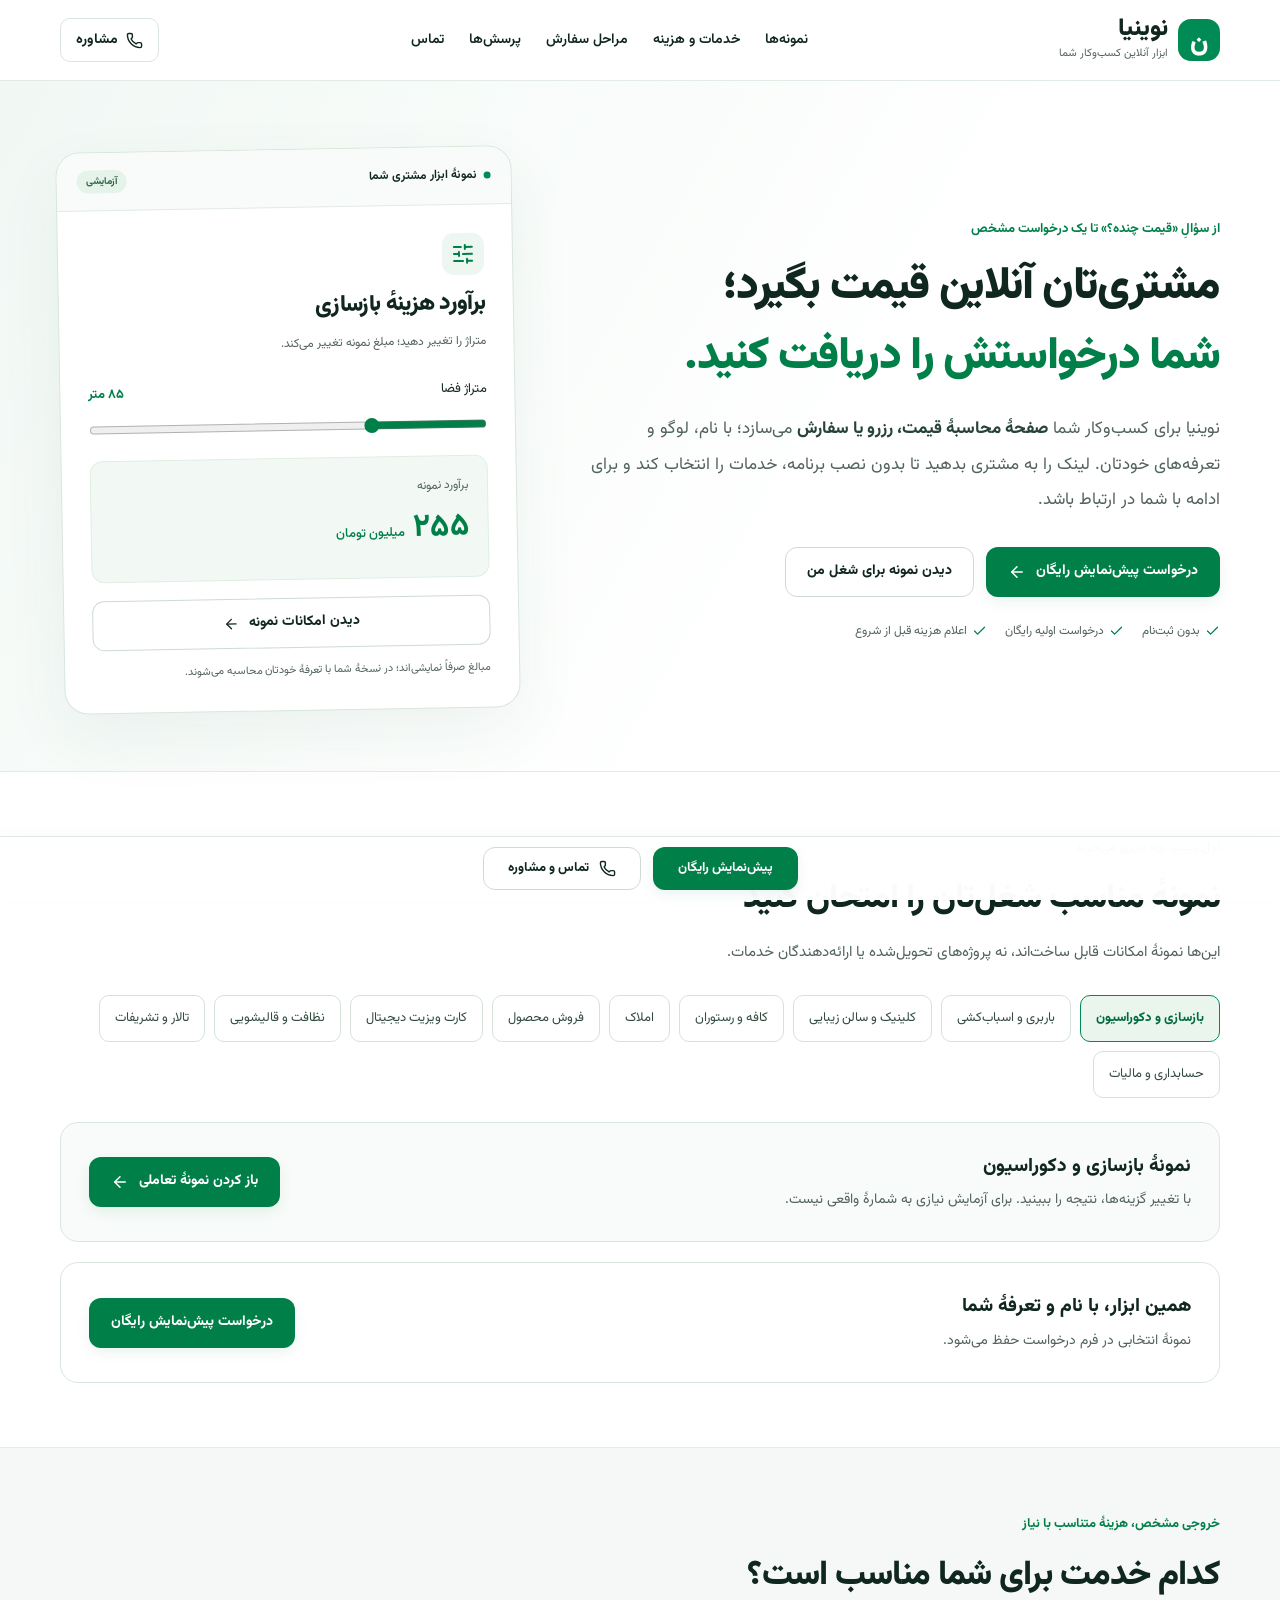
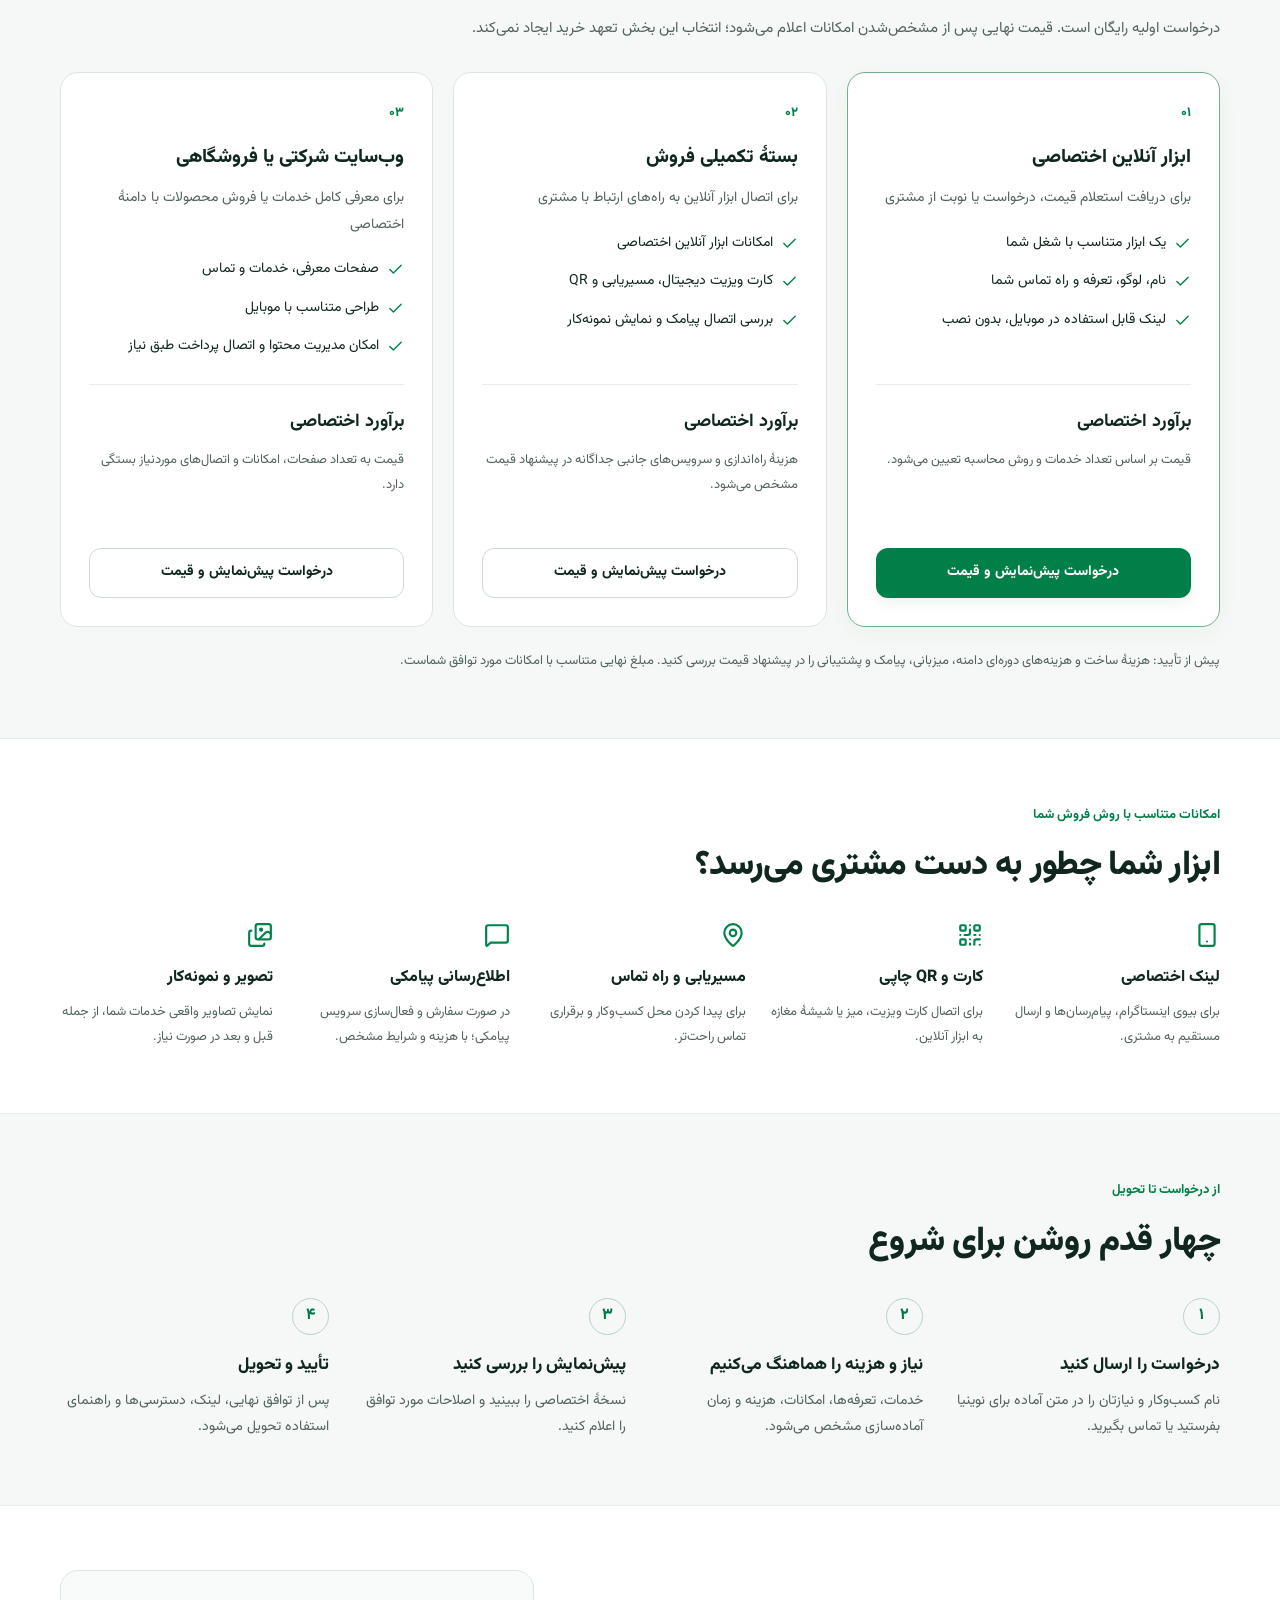
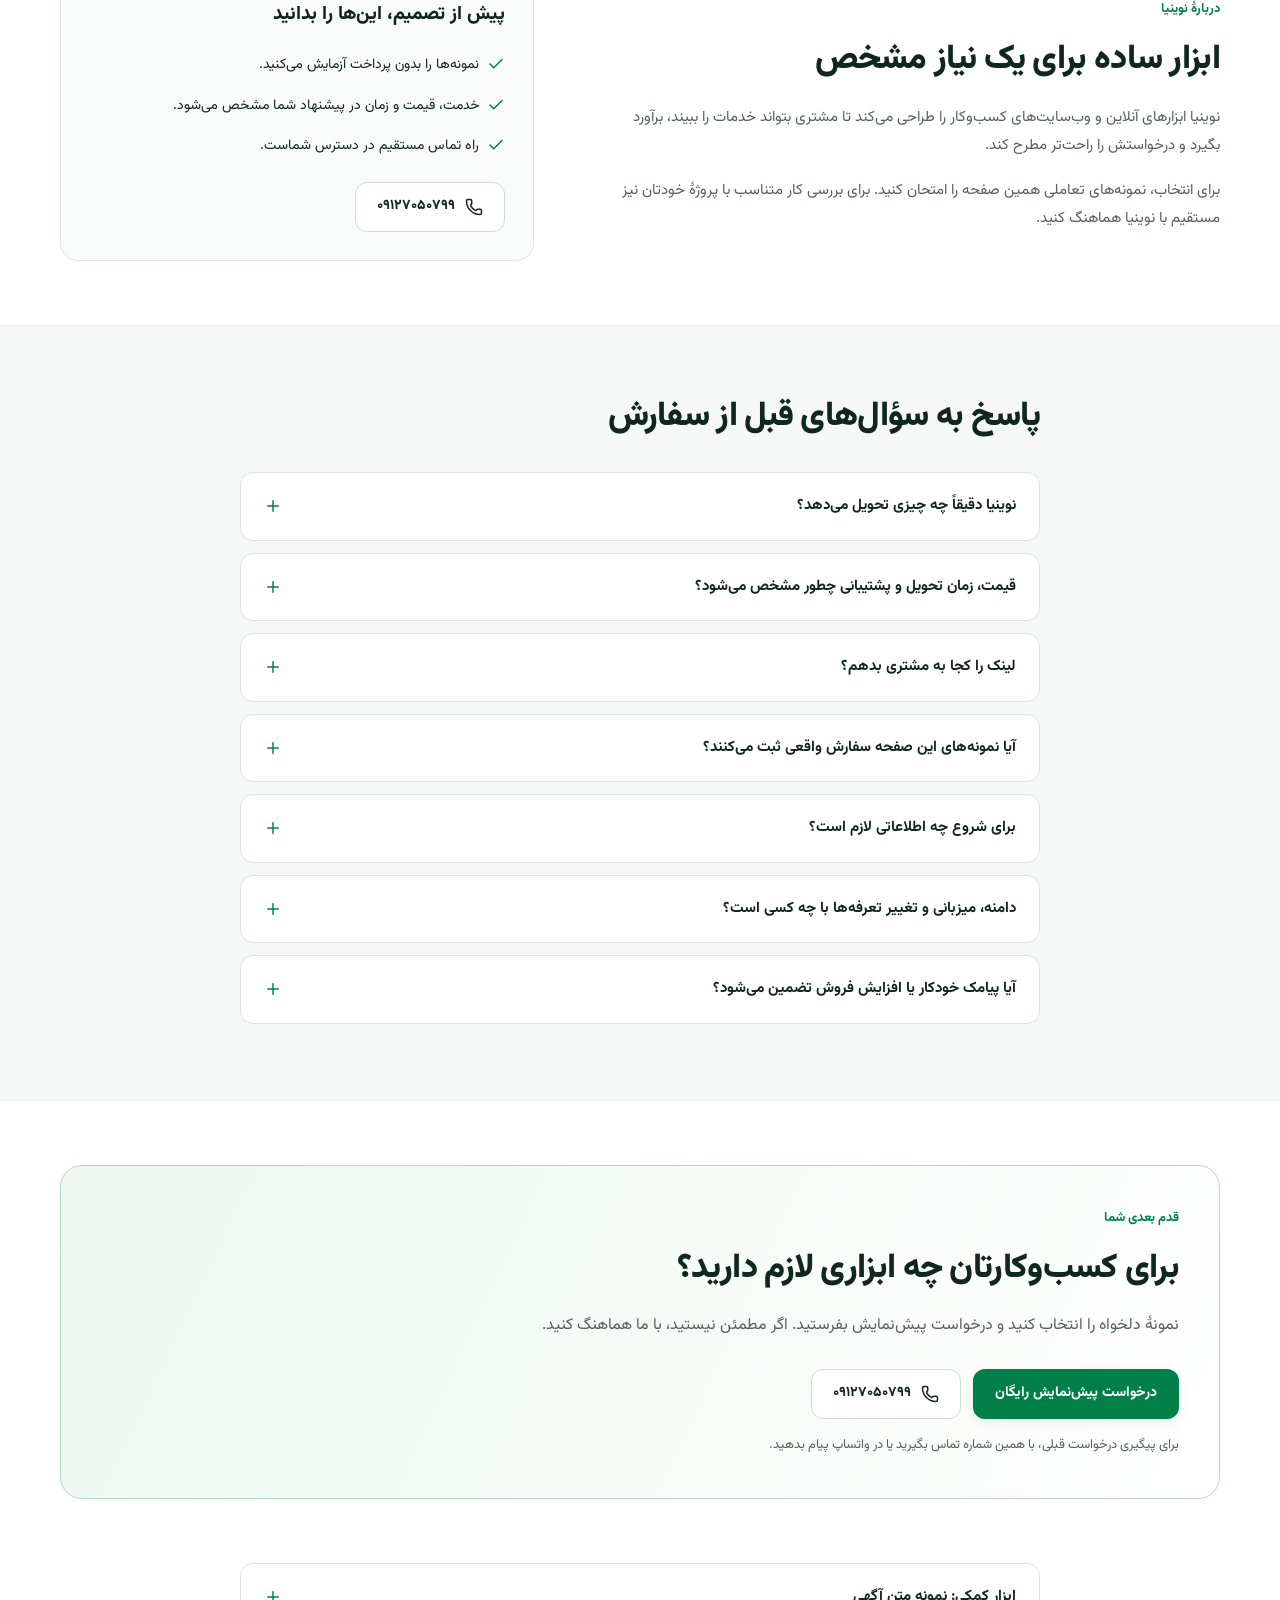
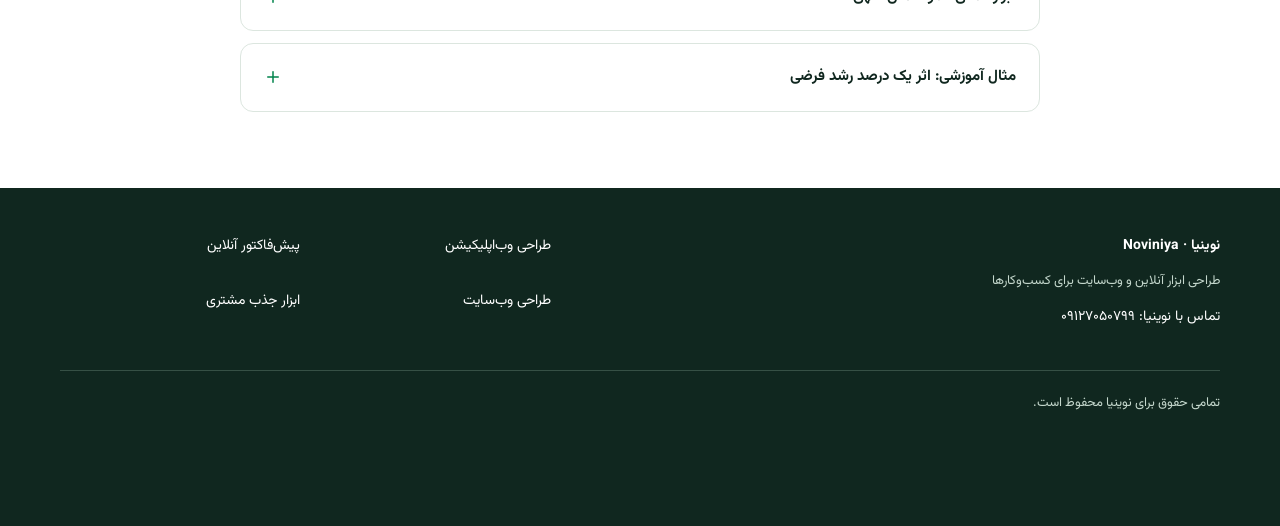
==== commit 589b9a68: "Publish WhatsApp customer request handoff" ====
--- a/index.html
+++ b/index.html
@@ -57,8 +57,8 @@
     <link href="https://fonts.googleapis.com/css2?family=Vazirmatn:wght@300;400;500;600;700;800;900&display=swap" rel="stylesheet">
     
     
-    <script type="module" crossorigin src="/assets/index-CAqB3vxh.js"></script>
-    <link rel="stylesheet" crossorigin href="/assets/index-Dsh1aMM5.css">
+    <script type="module" crossorigin src="/assets/index-ecGLWiBo.js"></script>
+    <link rel="stylesheet" crossorigin href="/assets/index-C4qz4Bbu.css">
   </head>
   <body class="bg-gray-50 text-gray-900 font-sans antialiased">
     <div id="root">
--- a/assets/index-C4qz4Bbu.css
+++ b/assets/index-C4qz4Bbu.css
@@ -0,0 +1 @@
+.customer-site{--green:#007f49;--dark:#10271f;--muted:#52635c;color:var(--dark);background:#fff;font-size:16px;line-height:1.9}.customer-site *{box-sizing:border-box}.customer-site a{color:inherit;text-decoration:none}.customer-site button,.customer-site a,.customer-site input,.customer-site select,.customer-site textarea,.customer-site summary{-webkit-tap-highlight-color:transparent}.customer-site button,.customer-site summary{cursor:pointer}.customer-site :focus-visible{outline-offset:4px;outline:3px solid #008b54}.customer-site .container{width:min(1160px,100% - 48px);margin-inline:auto}.customer-site .narrow{max-width:800px}.customer-site section[id],.customer-site main[id]{scroll-margin-top:95px}.customer-site h1,.customer-site h2,.customer-site h3,.customer-site p{margin:0}.customer-site h2{letter-spacing:-.7px;font-size:clamp(24px,3vw,34px);font-weight:850;line-height:1.6}.customer-site h3{font-size:19px;font-weight:800;line-height:1.65}.customer-site p{color:var(--muted)}.customer-site ul{margin:0;padding:0;list-style:none}.customer-site .eyebrow{color:var(--green);margin-bottom:12px;font-size:13px;font-weight:700;display:block}.customer-site .primary,.customer-site .secondary{text-align:center;border:1px solid #0000;border-radius:12px;justify-content:center;align-items:center;gap:10px;min-height:48px;padding:12px 21px;font-size:14px;font-weight:750;line-height:1.7;transition:background .15s,border-color .15s;display:inline-flex}.customer-site .primary{background:var(--green);color:#fff;box-shadow:0 5px 14px #007f4915}.customer-site .primary:hover{background:#00673c}.customer-site .secondary{color:var(--dark);background:#fff;border-color:#cedbd3}.customer-site .secondary:hover{background:#f0f7f3;border-color:#86b79c}.customer-site .full{width:100%}.customer-site .muted{color:var(--muted);font-weight:400}.customer-site .skip-link{z-index:100;background:#fff;padding:12px;position:fixed;top:-100px;right:20px}.customer-site .skip-link:focus{top:10px}.site-header{z-index:40;background:#fffffffa;border-bottom:1px solid #e3ebe6;position:sticky;top:0}.header-row{align-items:center;gap:24px;min-height:80px;display:flex}.brand{flex-shrink:0;align-items:center;gap:10px;display:flex}.brand-mark{color:#fff;background:#008b54;border-radius:13px;place-items:center;width:42px;height:42px;font-size:26px;font-weight:900;display:grid}.brand b{font-size:24px;font-weight:900;line-height:1.2;display:block}.brand small{color:#52635c;font-size:11px;display:block}.desktop-nav{gap:25px;margin-inline:auto;font-size:14px;font-weight:600;display:flex}.desktop-nav a:hover{color:var(--green)}.header-contact{border:1px solid #dae5dd;border-radius:10px;align-items:center;gap:8px;padding:8px 15px;font-size:14px;font-weight:700;display:flex}.menu-toggle{background:0 0;border:none;padding:8px;display:none}.mobile-nav{display:none}.hero{background:linear-gradient(120deg,#f1f8f4 0%,#fff 65%);border-bottom:1px solid #e3ebe6;padding:68px 0 60px}.hero-grid{grid-template-columns:1.4fr 1fr;align-items:center;gap:65px;display:grid}.hero h1{letter-spacing:-1.4px;margin-bottom:20px;font-size:clamp(30px,3.5vw,46px);font-weight:900;line-height:1.55}.hero h1 em{color:var(--green);font-style:normal}.hero-copy>p{max-width:640px;font-size:17px;line-height:2.1}.hero-copy strong{color:#274338;font-weight:750}.hero-actions{flex-wrap:wrap;gap:12px;margin-top:28px;display:flex}.hero-notes{color:#52635c;flex-wrap:wrap;gap:18px;font-size:12px;display:flex;margin-top:22px!important}.hero-notes li{align-items:center;gap:5px;display:flex}.hero-notes svg{width:15px;color:var(--green)}.hero-product{background:#fff;border:1px solid #d8e6dc;border-radius:24px;overflow:hidden;transform:rotate(-1deg);box-shadow:0 24px 65px #1e653d10}.product-top{background:#f8fbf9;border-bottom:1px solid #e3ebe6;align-items:center;gap:7px;padding:17px 20px;font-size:12px;font-weight:650;display:flex}.product-dot{background:#008b54;border-radius:50%;width:7px;height:7px}.sample-badge{color:#27643e;background:#e5f3ea;border-radius:20px;margin-inline-start:auto;padding:2px 9px;font-size:10px}.product-body{padding:28px}.product-icon{width:42px;height:42px;color:var(--green);background:#edf6f0;border-radius:12px;place-items:center;margin-bottom:10px;display:grid}.product-body h2{font-size:23px}.product-body>p{margin:8px 0 24px;font-size:12px}.product-body label{justify-content:space-between;font-size:13px;display:flex}.product-body label b{color:var(--green)}.product-body input[type=range]{width:100%;accent-color:var(--green);margin:15px 0}.sample-total{background:#f2f8f4;border:1px solid #e0eee4;border-radius:13px;margin:8px 0 18px;padding:18px}.sample-total>span{color:#52635c;font-size:12px;display:block}.sample-total strong{color:var(--green);font-size:32px;display:block}.sample-total small{font-size:13px;font-weight:500}.sample-footnote{color:#52635c;margin-top:13px;font-size:11px;line-height:1.9;display:block}.section{padding:64px 0}.tinted{background:#f5f8f6;border-block:1px solid #e7eee9}.section-heading{max-width:780px;margin-bottom:28px}.section-heading p{margin-top:12px;font-size:15px}.sample-choices{flex-wrap:wrap;gap:9px;margin-bottom:24px;display:flex}.sample-choices button{color:#314b3e;background:#fff;border:1px solid #d6e2d9;border-radius:10px;min-height:44px;padding:10px 15px;font-size:13px}.sample-choices button[aria-pressed=true]{color:#006b40;background:#e9f5ed;border-color:#008b54;font-weight:750}.mobile-sample-select{display:none}.demo-start,.sample-request{background:#f8fbf9;border:1px solid #d9e7dd;border-radius:18px;justify-content:space-between;align-items:center;gap:24px;padding:28px;display:flex}.demo-start p,.sample-request p{margin-top:5px;font-size:14px}.sample-request{background:#fff;margin-top:20px}.demo-panel{border:1px solid #d9e7dd;border-radius:18px;overflow:hidden}.demo-notice{background:#edf7f1;padding:18px 24px}.demo-notice b{color:#006d42;font-size:14px}.demo-notice p{margin-top:4px;font-size:13px}.simulator{background:#f5f8f6;padding:18px}.demo-loading{text-align:center;color:#52635c;padding:55px}.simulator input,.simulator select{min-width:0;max-width:100%}.simulator input[type=range]{min-height:32px}.simulator button{min-height:44px}.simulator input:not([type=checkbox]):not([type=range]),.simulator select{min-height:44px;font-size:14px}.plan-grid{grid-template-columns:repeat(3,1fr);gap:20px;display:grid}.plan-card{background:#fff;border:1px solid #dce6df;border-radius:18px;flex-direction:column;padding:28px;display:flex}.plan-card.featured{border-color:#76ac8e;box-shadow:0 7px 24px #09593309}.plan-number{color:#00834b;margin-bottom:16px;font-size:13px;font-weight:800}.plan-card>p{margin:12px 0 18px;font-size:14px}.plan-card ul{gap:12px;margin-bottom:24px;display:grid}.plan-card li{align-items:start;gap:8px;font-size:14px;display:flex}.plan-card li svg{color:#00834b;flex-shrink:0;margin-top:5px}.plan-price{border-top:1px solid #e7eee9;margin-top:auto;padding-top:20px}.plan-price b{font-size:18px}.plan-price p{min-height:80px;margin:9px 0 20px;font-size:13px}.cost-note{max-width:950px;font-size:13px;margin-top:22px!important}.feature-grid{grid-template-columns:repeat(5,1fr);gap:24px;display:grid}.feature>svg{color:#00834b;width:26px;height:26px;margin-bottom:17px}.feature h3{font-size:16px}.feature p{margin-top:9px;font-size:13px}.steps{grid-template-columns:repeat(4,1fr);gap:28px;margin:0;padding:0;list-style:none;display:grid}.steps li>span{color:#007747;border:1px solid #b9d3c3;border-radius:50%;place-items:center;width:37px;height:37px;margin-bottom:16px;font-weight:750;display:grid}.steps h3{font-size:17px}.steps p{margin-top:9px;font-size:14px}.about-grid{grid-template-columns:1.3fr 1fr;align-items:center;gap:70px;display:grid}.about-grid p{margin-top:16px;font-size:15px}.trust-card{background:#f8fbf9;border:1px solid #d9e7dd;border-radius:18px;padding:28px}.trust-card ul{gap:14px;margin:22px 0;display:grid}.trust-card li{gap:8px;font-size:14px;display:flex}.trust-card li svg{color:#00834b;flex-shrink:0;width:18px}.faq-item{background:#fff;border:1px solid #dce6df;border-radius:13px;margin-bottom:12px;overflow:hidden}.faq-item summary{justify-content:space-between;align-items:center;gap:14px;padding:19px 23px;font-size:15px;font-weight:700;list-style:none;display:flex}.faq-item summary::-webkit-details-marker{display:none}.faq-item summary svg{color:#00834b;flex-shrink:0}.faq-item>p{padding:0 23px 23px;font-size:14px}.faq-item .minus{display:none}.faq-item[open] .minus{display:block}.faq-item[open] .plus{display:none}.contact-card{background:linear-gradient(115deg,#edf7f0,#fff);border:1px solid #b8d5c3;border-radius:22px;padding:40px!important}.contact-card p{max-width:750px;margin-top:14px}.contact-followup{font-size:13px}.optional-tools{padding-top:0}.growth-grid,.ad-example{padding:0 24px 24px}.growth-grid{gap:18px;display:grid}.growth-grid label{margin-bottom:8px;font-size:14px;display:block}.growth-grid input[type=range]{accent-color:#00834b;width:100%}.growth-grid input[type=number],.ad-example input,.ad-example textarea{border:1px solid #cdded2;border-radius:9px;width:100%;min-height:44px;padding:10px}.scenario-result b{color:#007747;font-size:28px}.scenario-result span{font-size:12px;display:block}.two-fields{grid-template-columns:1fr 1fr;gap:12px;margin:18px 0;display:grid}.two-fields label{font-size:14px}.ad-example textarea{margin-bottom:12px}.ad-example p{font-size:14px}.site-footer{color:#fff;background:#10271f;padding:45px 0 100px}.footer-grid{grid-template-columns:1.3fr 1fr;gap:30px;font-size:14px;display:grid}.site-footer p{color:#c4d7cc;margin:10px 0;font-size:13px}.site-footer nav{grid-template-columns:1fr 1fr;gap:12px;display:grid}.site-footer a:hover{text-decoration:underline}.footer-grid>p{border-top:1px solid #365045;grid-column:1/-1;padding-top:20px}.sticky-actions{z-index:30;padding:10px 20px max(10px,env(safe-area-inset-bottom));background:#fffffffa;border-top:1px solid #e0e9e3;justify-content:center;gap:12px;display:flex;position:fixed;bottom:0;left:0;right:0;box-shadow:0 -4px 18px #10271f05}.sticky-actions .primary,.sticky-actions .secondary{min-height:43px;padding:9px 24px;font-size:13px}.request-dialog{color:#10271f;background:#fff;border:none;border-radius:20px;width:min(520px,100% - 28px);max-height:calc(100dvh - 32px);margin:auto;padding:0;overflow-y:auto;box-shadow:0 24px 100px #0003}.request-dialog::backdrop{-webkit-backdrop-filter:blur(3px);backdrop-filter:blur(3px);background:#0b211cb3}.dialog-inner{padding:32px}.request-dialog .close-button{color:#385145;background:#f0f6f2;border:0;border-radius:10px;place-items:center;width:40px;height:40px;display:grid;position:absolute;top:16px;left:16px}.request-dialog h2{margin-bottom:12px;padding-left:20px;font-size:24px}.request-dialog .eyebrow{padding-left:35px}.request-dialog p{margin:12px 0;font-size:14px;line-height:1.9}.request-dialog label{margin:16px 0 7px;font-size:14px;font-weight:650;display:block}.request-dialog input,.request-dialog select,.request-dialog textarea{color:#18382a;resize:vertical;background:#fbfdfb;border:1px solid #c8d9ce;border-radius:10px;width:100%;min-height:48px;padding:10px 12px;font-size:16px;line-height:1.8}.request-dialog .form-note{color:#52635c;font-size:12px}.request-dialog .secondary.full{margin-top:10px}.dialog-contact{border-top:1px solid #e2eae5;flex-wrap:wrap;justify-content:center;align-items:center;gap:8px;margin-top:20px;padding-top:20px;font-size:13px;display:flex}.text-button{color:#007747;background:0 0;border:none;padding:8px 0;font-size:14px;text-decoration:underline}.message-preview{font-size:14px!important}@media (width<=1000px){.desktop-nav{gap:14px}.header-row{gap:16px}.hero-grid{gap:30px}.hero h1{font-size:35px}.feature-grid{grid-template-columns:repeat(3,1fr)}.plan-card{padding:22px}}@media (width<=760px){.customer-site .container{width:calc(100% - 32px)}.header-row{gap:10px;min-height:68px}.brand small{font-size:10px}.brand b{font-size:22px}.brand-mark{width:36px;height:36px}.desktop-nav{display:none}.header-contact{margin-inline-start:auto;padding:7px 10px;font-size:12px}.menu-toggle{display:block}.mobile-nav{border-top:1px solid #e3ebe6;grid-template-columns:1fr 1fr;gap:5px;padding:12px 20px;display:grid}.mobile-nav a{border-radius:8px;padding:9px 12px;font-size:14px}.hero{padding:32px 0}.hero-grid{grid-template-columns:1fr;gap:28px}.hero h1{letter-spacing:-.8px;font-size:31px;line-height:1.65}.hero-copy>p{font-size:15px;line-height:2}.hero .eyebrow{font-size:12px}.hero-actions{gap:10px;margin-top:20px}.hero-actions>*{flex:220px}.hero-notes{font-size:11px;gap:9px 14px!important;margin-top:16px!important}.hero-product{justify-self:center;width:100%;max-width:440px;transform:none}.product-body{padding:22px}.section{padding:40px 0}.section-heading{margin-bottom:22px}.customer-site h2{font-size:25px}.section-heading p{font-size:14px}.sample-choices{display:none}.mobile-sample-select{margin-bottom:18px;font-size:14px;font-weight:700;display:block}.mobile-sample-select select{background:#fff;border:1px solid #9fbfa9;border-radius:10px;width:100%;min-height:50px;margin-top:8px;padding:10px;font-size:16px;display:block}.demo-start,.sample-request{flex-direction:column;align-items:stretch;gap:16px;padding:22px}.demo-start h3,.sample-request h3{font-size:18px}.demo-notice{padding:16px}.simulator{padding:8px}.simulator>div{padding:16px}.simulator>div>div:first-child{flex-wrap:wrap;gap:12px}.simulator .flex-1{min-width:0}.simulator input[type=tel]{width:100%;min-width:0}.simulator .flex:has(>input[type=tel]){flex-wrap:wrap}.simulator .flex:has(>input[type=tel])>button{justify-content:center;width:100%}.simulator .text-3xl{font-size:25px}.simulator .text-xs{font-size:13px}.simulator .text-\[10px\],.simulator .text-\[11px\]{font-size:12px}.plan-grid{grid-template-columns:1fr}.plan-price p{min-height:0}.feature-grid{grid-template-columns:1fr 1fr;gap:24px}.steps{grid-template-columns:1fr 1fr;gap:26px 20px}.steps h3{font-size:16px}.steps p{font-size:13px}.about-grid{grid-template-columns:1fr;gap:24px}.faq-item summary{padding:16px;font-size:14px}.faq-item>p{padding:0 16px 18px}.contact-card{padding:24px!important}.optional-tools{padding-top:0}.footer-grid{grid-template-columns:1fr}.site-footer nav{font-size:13px}.sticky-actions{padding:9px 12px max(9px,env(safe-area-inset-bottom));gap:8px}.sticky-actions>*{flex:1}.sticky-actions .primary,.sticky-actions .secondary{padding:10px 9px;font-size:12px}.dialog-inner{padding:26px 20px}.request-dialog h2{font-size:21px}.request-dialog .eyebrow{font-size:11px}.two-fields{grid-template-columns:1fr}.customer-site section[id]{scroll-margin-top:85px}}@media (prefers-reduced-motion:reduce){html{scroll-behavior:auto!important}.customer-site *{transition:none!important}}@layer properties{@supports (((-webkit-hyphens:none)) and (not (margin-trim:inline))) or ((-moz-orient:inline) and (not (color:rgb(from red r g b)))){*,:before,:after,::backdrop{--tw-translate-x:0;--tw-translate-y:0;--tw-translate-z:0;--tw-rotate-x:initial;--tw-rotate-y:initial;--tw-rotate-z:initial;--tw-skew-x:initial;--tw-skew-y:initial;--tw-space-y-reverse:0;--tw-border-style:solid;--tw-gradient-position:initial;--tw-gradient-from:#0000;--tw-gradient-via:#0000;--tw-gradient-to:#0000;--tw-gradient-stops:initial;--tw-gradient-via-stops:initial;--tw-gradient-from-position:0%;--tw-gradient-via-position:50%;--tw-gradient-to-position:100%;--tw-leading:initial;--tw-font-weight:initial;--tw-tracking:initial;--tw-ordinal:initial;--tw-slashed-zero:initial;--tw-numeric-figure:initial;--tw-numeric-spacing:initial;--tw-numeric-fraction:initial;--tw-shadow:0 0 #0000;--tw-shadow-color:initial;--tw-shadow-alpha:100%;--tw-inset-shadow:0 0 #0000;--tw-inset-shadow-color:initial;--tw-inset-shadow-alpha:100%;--tw-ring-color:initial;--tw-ring-shadow:0 0 #0000;--tw-inset-ring-color:initial;--tw-inset-ring-shadow:0 0 #0000;--tw-ring-inset:initial;--tw-ring-offset-width:0px;--tw-ring-offset-color:#fff;--tw-ring-offset-shadow:0 0 #0000;--tw-blur:initial;--tw-brightness:initial;--tw-contrast:initial;--tw-grayscale:initial;--tw-hue-rotate:initial;--tw-invert:initial;--tw-opacity:initial;--tw-saturate:initial;--tw-sepia:initial;--tw-drop-shadow:initial;--tw-drop-shadow-color:initial;--tw-drop-shadow-alpha:100%;--tw-drop-shadow-size:initial;--tw-backdrop-blur:initial;--tw-backdrop-brightness:initial;--tw-backdrop-contrast:initial;--tw-backdrop-grayscale:initial;--tw-backdrop-hue-rotate:initial;--tw-backdrop-invert:initial;--tw-backdrop-opacity:initial;--tw-backdrop-saturate:initial;--tw-backdrop-sepia:initial;--tw-scale-x:1;--tw-scale-y:1;--tw-scale-z:1}}}@layer theme{:root,:host{--font-sans:"IRANSansWeb", "IRANSans", "IranSans", "Vazirmatn", system-ui, -apple-system, sans-serif;--font-mono:ui-monospace, SFMono-Regular, Menlo, Monaco, Consolas, "Liberation Mono", "Courier New", monospace;--color-red-400:oklch(70.4% .191 22.216);--color-red-500:oklch(63.7% .237 25.331);--color-orange-400:oklch(75% .183 55.934);--color-orange-500:oklch(70.5% .213 47.604);--color-amber-50:oklch(98.7% .022 95.277);--color-amber-200:oklch(92.4% .12 95.746);--color-amber-300:oklch(87.9% .169 91.605);--color-amber-400:oklch(82.8% .189 84.429);--color-amber-500:oklch(76.9% .188 70.08);--color-amber-600:oklch(66.6% .179 58.318);--color-amber-700:oklch(55.5% .163 48.998);--color-yellow-300:oklch(90.5% .182 98.111);--color-yellow-400:oklch(85.2% .199 91.936);--color-yellow-500:oklch(79.5% .184 86.047);--color-emerald-50:oklch(97.9% .021 166.113);--color-emerald-100:oklch(95% .052 163.051);--color-emerald-200:oklch(90.5% .093 164.15);--color-emerald-300:oklch(84.5% .143 164.978);--color-emerald-400:oklch(76.5% .177 163.223);--color-emerald-500:oklch(69.6% .17 162.48);--color-emerald-700:oklch(50.8% .118 165.612);--color-emerald-800:oklch(43.2% .095 166.913);--color-emerald-950:oklch(26.2% .051 172.552);--color-teal-200:oklch(91% .096 180.426);--color-teal-300:oklch(85.5% .138 181.071);--color-teal-400:oklch(77.7% .152 181.912);--color-teal-500:oklch(70.4% .14 182.503);--color-teal-900:oklch(38.6% .063 188.416);--color-cyan-50:oklch(98.4% .019 200.873);--color-cyan-200:oklch(91.7% .08 205.041);--color-cyan-500:oklch(71.5% .143 215.221);--color-cyan-600:oklch(60.9% .126 221.723);--color-cyan-700:oklch(52% .105 223.128);--color-sky-300:oklch(82.8% .111 230.318);--color-sky-400:oklch(74.6% .16 232.661);--color-sky-500:oklch(68.5% .169 237.323);--color-indigo-400:oklch(67.3% .182 276.935);--color-indigo-500:oklch(58.5% .233 277.117);--color-indigo-600:oklch(51.1% .262 276.966);--color-violet-300:oklch(81.1% .111 293.571);--color-violet-400:oklch(70.2% .183 293.541);--color-violet-500:oklch(60.6% .25 292.717);--color-purple-50:oklch(97.7% .014 308.299);--color-purple-200:oklch(90.2% .063 306.703);--color-purple-500:oklch(62.7% .265 303.9);--color-purple-600:oklch(55.8% .288 302.321);--color-pink-50:oklch(97.1% .014 343.198);--color-pink-200:oklch(89.9% .061 343.231);--color-pink-500:oklch(65.6% .241 354.308);--color-pink-600:oklch(59.2% .249 .584);--color-rose-200:oklch(89.2% .058 10.001);--color-rose-300:oklch(81% .117 11.638);--color-rose-400:oklch(71.2% .194 13.428);--color-rose-500:oklch(64.5% .246 16.439);--color-slate-400:oklch(70.4% .04 256.788);--color-slate-700:oklch(37.2% .044 257.287);--color-slate-800:oklch(27.9% .041 260.031);--color-slate-900:oklch(20.8% .042 265.755);--color-slate-950:oklch(12.9% .042 264.695);--color-gray-50:oklch(98.5% .002 247.839);--color-gray-100:oklch(96.7% .003 264.542);--color-gray-200:oklch(92.8% .006 264.531);--color-gray-300:oklch(87.2% .01 258.338);--color-gray-400:oklch(70.7% .022 261.325);--color-gray-500:oklch(55.1% .027 264.364);--color-gray-600:oklch(44.6% .03 256.802);--color-gray-700:oklch(37.3% .034 259.733);--color-gray-800:oklch(27.8% .033 256.848);--color-gray-900:oklch(21% .034 264.665);--color-gray-950:oklch(13% .028 261.692);--color-neutral-100:oklch(97% 0 none);--color-neutral-200:oklch(92.2% 0 none);--color-neutral-300:oklch(87% 0 none);--color-neutral-400:oklch(70.8% 0 none);--color-neutral-500:oklch(55.6% 0 none);--color-neutral-600:oklch(43.9% 0 none);--color-neutral-700:oklch(37.1% 0 none);--color-neutral-800:oklch(26.9% 0 none);--color-neutral-900:oklch(20.5% 0 none);--color-neutral-950:oklch(14.5% 0 none);--color-black:#000;--color-white:#fff;--spacing:.25rem;--container-sm:24rem;--container-md:28rem;--container-lg:32rem;--container-xl:36rem;--container-2xl:42rem;--container-3xl:48rem;--container-4xl:56rem;--container-7xl:80rem;--text-xs:.75rem;--text-xs--line-height:calc(1 / .75);--text-sm:.875rem;--text-sm--line-height:calc(1.25 / .875);--text-base:1rem;--text-base--line-height:calc(1.5 / 1);--text-lg:1.125rem;--text-lg--line-height:calc(1.75 / 1.125);--text-xl:1.25rem;--text-xl--line-height:calc(1.75 / 1.25);--text-2xl:1.5rem;--text-2xl--line-height:calc(2 / 1.5);--text-3xl:1.875rem;--text-3xl--line-height:calc(2.25 / 1.875);--text-4xl:2.25rem;--text-4xl--line-height:calc(2.5 / 2.25);--text-5xl:3rem;--text-5xl--line-height:1;--font-weight-normal:400;--font-weight-medium:500;--font-weight-semibold:600;--font-weight-bold:700;--font-weight-black:900;--tracking-tight:-.025em;--tracking-wider:.05em;--leading-tight:1.25;--leading-snug:1.375;--leading-relaxed:1.625;--radius-md:.375rem;--radius-lg:.5rem;--radius-xl:.75rem;--radius-2xl:1rem;--radius-3xl:1.5rem;--drop-shadow-xl:0 9px 7px #0000001a;--animate-ping:ping 1s cubic-bezier(0, 0, .2, 1) infinite;--animate-pulse:pulse 2s cubic-bezier(.4, 0, .6, 1) infinite;--animate-bounce:bounce 1s infinite;--blur-xs:4px;--blur-sm:8px;--blur-md:12px;--default-transition-duration:.15s;--default-transition-timing-function:cubic-bezier(.4, 0, .2, 1);--default-font-family:var(--font-sans);--default-mono-font-family:var(--font-mono)}}@layer base{*,:after,:before,::backdrop{box-sizing:border-box;border:0 solid;margin:0;padding:0}::file-selector-button{box-sizing:border-box;border:0 solid;margin:0;padding:0}html,:host{-webkit-text-size-adjust:100%;tab-size:4;line-height:1.5;font-family:var(--default-font-family,-apple-system, BlinkMacSystemFont, "Segoe UI", Roboto, "Helvetica Neue", "Noto Sans", Arial, sans-serif, "Apple Color Emoji", "Segoe UI Emoji", "Segoe UI Symbol", "Noto Color Emoji");font-feature-settings:var(--default-font-feature-settings,normal);font-variation-settings:var(--default-font-variation-settings,normal);-webkit-tap-highlight-color:transparent}hr{height:0;color:inherit;border-top-width:1px}abbr:where([title]){-webkit-text-decoration:underline dotted;text-decoration:underline dotted}h1,h2,h3,h4,h5,h6{font-size:inherit;font-weight:inherit}a{color:inherit;-webkit-text-decoration:inherit;-webkit-text-decoration:inherit;-webkit-text-decoration:inherit;-webkit-text-decoration:inherit;text-decoration:inherit}b,strong{font-weight:bolder}code,kbd,samp,pre{font-family:var(--default-mono-font-family,ui-monospace, SFMono-Regular, Menlo, Monaco, Consolas, "Liberation Mono", "Courier New", monospace);font-feature-settings:var(--default-mono-font-feature-settings,normal);font-variation-settings:var(--default-mono-font-variation-settings,normal);font-size:1em}small{font-size:80%}sub,sup{vertical-align:baseline;font-size:75%;line-height:0;position:relative}sub{bottom:-.25em}sup{top:-.5em}table{text-indent:0;border-color:inherit;border-collapse:collapse}:-moz-focusring:where(:not(iframe)){outline:auto}progress{vertical-align:baseline}summary{display:list-item}ol,ul,menu{list-style:none}img,svg,video,canvas,audio,iframe,embed,object{vertical-align:middle;display:block}img,video{max-width:100%;height:auto}button,input,select,optgroup,textarea{font:inherit;font-feature-settings:inherit;font-variation-settings:inherit;letter-spacing:inherit;color:inherit;opacity:1;background-color:#0000;border-radius:0}::file-selector-button{font:inherit;font-feature-settings:inherit;font-variation-settings:inherit;letter-spacing:inherit;color:inherit;opacity:1;background-color:#0000;border-radius:0}:where(select:is([multiple],[size])) optgroup{font-weight:bolder}:where(select:is([multiple],[size])) optgroup option{padding-inline-start:20px}::file-selector-button{margin-inline-end:4px}::placeholder{opacity:1}@supports (not ((-webkit-appearance:-apple-pay-button))) or (contain-intrinsic-size:1px){::placeholder{color:currentColor}@supports (color:color-mix(in lab, red, red)){::placeholder{color:color-mix(in oklab, currentcolor 50%, transparent)}}}textarea{resize:vertical}::-webkit-search-decoration{-webkit-appearance:none}::-webkit-date-and-time-value{min-height:1lh;text-align:inherit}::-webkit-datetime-edit{display:inline-flex}::-webkit-datetime-edit-fields-wrapper{padding:0}::-webkit-datetime-edit{padding-block:0}::-webkit-datetime-edit-year-field{padding-block:0}::-webkit-datetime-edit-month-field{padding-block:0}::-webkit-datetime-edit-day-field{padding-block:0}::-webkit-datetime-edit-hour-field{padding-block:0}::-webkit-datetime-edit-minute-field{padding-block:0}::-webkit-datetime-edit-second-field{padding-block:0}::-webkit-datetime-edit-millisecond-field{padding-block:0}::-webkit-datetime-edit-meridiem-field{padding-block:0}::-webkit-calendar-picker-indicator{line-height:1}:-moz-ui-invalid{box-shadow:none}button,input:where([type=button],[type=reset],[type=submit]){appearance:button}::file-selector-button{appearance:button}::-webkit-inner-spin-button{height:auto}::-webkit-outer-spin-button{height:auto}[hidden]:where(:not([hidden=until-found])){display:none!important}*{font-family:IRANSansWeb,IRANSans,IranSans,Vazirmatn,system-ui,-apple-system,sans-serif}body{font-family:var(--font-sans);color:#111827;background-color:#f9fafb}html{scroll-behavior:smooth}::-webkit-scrollbar{width:6px;height:6px}::-webkit-scrollbar-track{background:#f1f5f9}::-webkit-scrollbar-thumb{background:#cbd5e1;border-radius:9999px}::-webkit-scrollbar-thumb:hover{background:#94a3b8}}@layer components;@layer utilities{.pointer-events-none{pointer-events:none}.absolute{position:absolute}.fixed{position:fixed}.relative{position:relative}.static{position:static}.sticky{position:sticky}.inset-0{inset:0}.top-0{top:0}.top-1\/2{top:50%}.top-5{top:calc(var(--spacing) * 5)}.top-20{top:calc(var(--spacing) * 20)}.right-3{right:calc(var(--spacing) * 3)}.right-6{right:calc(var(--spacing) * 6)}.bottom-0{bottom:0}.bottom-6{bottom:calc(var(--spacing) * 6)}.left-4{left:calc(var(--spacing) * 4)}.left-5{left:calc(var(--spacing) * 5)}.z-10{z-index:10}.z-30{z-index:30}.z-40{z-index:40}.z-50{z-index:50}.col-span-2{grid-column:span 2/span 2}.container{width:100%}@media (width>=40rem){.container{max-width:40rem}}@media (width>=48rem){.container{max-width:48rem}}@media (width>=64rem){.container{max-width:64rem}}@media (width>=80rem){.container{max-width:80rem}}@media (width>=96rem){.container{max-width:96rem}}.mx-auto{margin-inline:auto}.my-3{margin-block:calc(var(--spacing) * 3)}.my-6{margin-block:calc(var(--spacing) * 6)}.mt-0\.5{margin-top:calc(var(--spacing) * .5)}.mt-1{margin-top:var(--spacing)}.mt-2{margin-top:calc(var(--spacing) * 2)}.mt-2\.5{margin-top:calc(var(--spacing) * 2.5)}.mt-3{margin-top:calc(var(--spacing) * 3)}.mt-4{margin-top:calc(var(--spacing) * 4)}.mt-5{margin-top:calc(var(--spacing) * 5)}.mt-6{margin-top:calc(var(--spacing) * 6)}.mt-8{margin-top:calc(var(--spacing) * 8)}.mt-10{margin-top:calc(var(--spacing) * 10)}.mt-12{margin-top:calc(var(--spacing) * 12)}.mr-1\.5{margin-right:calc(var(--spacing) * 1.5)}.mb-1{margin-bottom:var(--spacing)}.mb-1\.5{margin-bottom:calc(var(--spacing) * 1.5)}.mb-2{margin-bottom:calc(var(--spacing) * 2)}.mb-3{margin-bottom:calc(var(--spacing) * 3)}.mb-4{margin-bottom:calc(var(--spacing) * 4)}.mb-5{margin-bottom:calc(var(--spacing) * 5)}.mb-6{margin-bottom:calc(var(--spacing) * 6)}.mb-8{margin-bottom:calc(var(--spacing) * 8)}.mb-10{margin-bottom:calc(var(--spacing) * 10)}.mb-12{margin-bottom:calc(var(--spacing) * 12)}.ml-2{margin-left:calc(var(--spacing) * 2)}.line-clamp-1{-webkit-line-clamp:1;-webkit-box-orient:vertical;display:-webkit-box;overflow:hidden}.block{display:block}.contents{display:contents}.flex{display:flex}.grid{display:grid}.hidden{display:none}.inline-flex{display:inline-flex}.h-1\.5{height:calc(var(--spacing) * 1.5)}.h-2{height:calc(var(--spacing) * 2)}.h-2\.5{height:calc(var(--spacing) * 2.5)}.h-3{height:calc(var(--spacing) * 3)}.h-3\.5{height:calc(var(--spacing) * 3.5)}.h-4{height:calc(var(--spacing) * 4)}.h-5{height:calc(var(--spacing) * 5)}.h-6{height:calc(var(--spacing) * 6)}.h-7{height:calc(var(--spacing) * 7)}.h-8{height:calc(var(--spacing) * 8)}.h-9{height:calc(var(--spacing) * 9)}.h-10{height:calc(var(--spacing) * 10)}.h-12{height:calc(var(--spacing) * 12)}.h-16{height:calc(var(--spacing) * 16)}.h-18{height:calc(var(--spacing) * 18)}.h-20{height:calc(var(--spacing) * 20)}.h-28{height:calc(var(--spacing) * 28)}.h-44{height:calc(var(--spacing) * 44)}.h-auto{height:auto}.h-full{height:100%}.max-h-48{max-height:calc(var(--spacing) * 48)}.max-h-72{max-height:calc(var(--spacing) * 72)}.max-h-\[90vh\]{max-height:90vh}.max-h-\[92vh\]{max-height:92vh}.min-h-screen{min-height:100vh}.w-1{width:var(--spacing)}.w-2{width:calc(var(--spacing) * 2)}.w-2\.5{width:calc(var(--spacing) * 2.5)}.w-3{width:calc(var(--spacing) * 3)}.w-3\.5{width:calc(var(--spacing) * 3.5)}.w-4{width:calc(var(--spacing) * 4)}.w-5{width:calc(var(--spacing) * 5)}.w-6{width:calc(var(--spacing) * 6)}.w-7{width:calc(var(--spacing) * 7)}.w-8{width:calc(var(--spacing) * 8)}.w-9{width:calc(var(--spacing) * 9)}.w-10{width:calc(var(--spacing) * 10)}.w-12{width:calc(var(--spacing) * 12)}.w-16{width:calc(var(--spacing) * 16)}.w-20{width:calc(var(--spacing) * 20)}.w-28{width:calc(var(--spacing) * 28)}.w-full{width:100%}.max-w-2xl{max-width:var(--container-2xl)}.max-w-3xl{max-width:var(--container-3xl)}.max-w-4xl{max-width:var(--container-4xl)}.max-w-7xl{max-width:var(--container-7xl)}.max-w-lg{max-width:var(--container-lg)}.max-w-md{max-width:var(--container-md)}.max-w-none{max-width:none}.max-w-sm{max-width:var(--container-sm)}.max-w-xl{max-width:var(--container-xl)}.flex-1{flex:1}.shrink-0{flex-shrink:0}.-translate-y-1\/2{--tw-translate-y:calc(calc(1 / 2 * 100%) * -1);translate:var(--tw-translate-x) var(--tw-translate-y)}.rotate-180{rotate:180deg}.transform{transform:var(--tw-rotate-x,) var(--tw-rotate-y,) var(--tw-rotate-z,) var(--tw-skew-x,) var(--tw-skew-y,)}.animate-bounce{animation:var(--animate-bounce)}.animate-ping{animation:var(--animate-ping)}.animate-pulse{animation:var(--animate-pulse)}.cursor-pointer{cursor:pointer}.appearance-none{appearance:none}.grid-cols-1{grid-template-columns:repeat(1,minmax(0,1fr))}.grid-cols-2{grid-template-columns:repeat(2,minmax(0,1fr))}.grid-cols-3{grid-template-columns:repeat(3,minmax(0,1fr))}.flex-col{flex-direction:column}.flex-wrap{flex-wrap:wrap}.place-items-center{place-items:center}.items-baseline{align-items:baseline}.items-center{align-items:center}.items-start{align-items:flex-start}.justify-between{justify-content:space-between}.justify-center{justify-content:center}.justify-end{justify-content:flex-end}.justify-start{justify-content:flex-start}.gap-1{gap:var(--spacing)}.gap-1\.5{gap:calc(var(--spacing) * 1.5)}.gap-2{gap:calc(var(--spacing) * 2)}.gap-2\.5{gap:calc(var(--spacing) * 2.5)}.gap-3{gap:calc(var(--spacing) * 3)}.gap-4{gap:calc(var(--spacing) * 4)}.gap-6{gap:calc(var(--spacing) * 6)}.gap-7{gap:calc(var(--spacing) * 7)}.gap-8{gap:calc(var(--spacing) * 8)}.gap-10{gap:calc(var(--spacing) * 10)}:where(.space-y-1>:not(:last-child)){--tw-space-y-reverse:0;margin-block-start:calc(var(--spacing) * var(--tw-space-y-reverse));margin-block-end:calc(var(--spacing) * calc(1 - var(--tw-space-y-reverse)))}:where(.space-y-1\.5>:not(:last-child)){--tw-space-y-reverse:0;margin-block-start:calc(calc(var(--spacing) * 1.5) * var(--tw-space-y-reverse));margin-block-end:calc(calc(var(--spacing) * 1.5) * calc(1 - var(--tw-space-y-reverse)))}:where(.space-y-2>:not(:last-child)){--tw-space-y-reverse:0;margin-block-start:calc(calc(var(--spacing) * 2) * var(--tw-space-y-reverse));margin-block-end:calc(calc(var(--spacing) * 2) * calc(1 - var(--tw-space-y-reverse)))}:where(.space-y-2\.5>:not(:last-child)){--tw-space-y-reverse:0;margin-block-start:calc(calc(var(--spacing) * 2.5) * var(--tw-space-y-reverse));margin-block-end:calc(calc(var(--spacing) * 2.5) * calc(1 - var(--tw-space-y-reverse)))}:where(.space-y-3>:not(:last-child)){--tw-space-y-reverse:0;margin-block-start:calc(calc(var(--spacing) * 3) * var(--tw-space-y-reverse));margin-block-end:calc(calc(var(--spacing) * 3) * calc(1 - var(--tw-space-y-reverse)))}:where(.space-y-3\.5>:not(:last-child)){--tw-space-y-reverse:0;margin-block-start:calc(calc(var(--spacing) * 3.5) * var(--tw-space-y-reverse));margin-block-end:calc(calc(var(--spacing) * 3.5) * calc(1 - var(--tw-space-y-reverse)))}:where(.space-y-4>:not(:last-child)){--tw-space-y-reverse:0;margin-block-start:calc(calc(var(--spacing) * 4) * var(--tw-space-y-reverse));margin-block-end:calc(calc(var(--spacing) * 4) * calc(1 - var(--tw-space-y-reverse)))}:where(.space-y-5>:not(:last-child)){--tw-space-y-reverse:0;margin-block-start:calc(calc(var(--spacing) * 5) * var(--tw-space-y-reverse));margin-block-end:calc(calc(var(--spacing) * 5) * calc(1 - var(--tw-space-y-reverse)))}:where(.space-y-6>:not(:last-child)){--tw-space-y-reverse:0;margin-block-start:calc(calc(var(--spacing) * 6) * var(--tw-space-y-reverse));margin-block-end:calc(calc(var(--spacing) * 6) * calc(1 - var(--tw-space-y-reverse)))}.self-start{align-self:flex-start}.truncate{text-overflow:ellipsis;white-space:nowrap;overflow:hidden}.overflow-hidden{overflow:hidden}.overflow-x-auto{overflow-x:auto}.overflow-y-auto{overflow-y:auto}.rounded{border-radius:.25rem}.rounded-2xl{border-radius:var(--radius-2xl)}.rounded-3xl{border-radius:var(--radius-3xl)}.rounded-full{border-radius:2147483647px}.rounded-lg{border-radius:var(--radius-lg)}.rounded-md{border-radius:var(--radius-md)}.rounded-xl{border-radius:var(--radius-xl)}.border{border-style:var(--tw-border-style);border-width:1px}.border-t{border-top-style:var(--tw-border-style);border-top-width:1px}.border-b{border-bottom-style:var(--tw-border-style);border-bottom-width:1px}.border-\[\#00D170\]{border-color:#00d170}.border-amber-200{border-color:var(--color-amber-200)}.border-amber-500{border-color:var(--color-amber-500)}.border-amber-500\/20{border-color:#f99c0033}@supports (color:color-mix(in lab, red, red)){.border-amber-500\/20{border-color:color-mix(in oklab, var(--color-amber-500) 20%, transparent)}}.border-amber-500\/30{border-color:#f99c004d}@supports (color:color-mix(in lab, red, red)){.border-amber-500\/30{border-color:color-mix(in oklab, var(--color-amber-500) 30%, transparent)}}.border-amber-500\/40{border-color:#f99c0066}@supports (color:color-mix(in lab, red, red)){.border-amber-500\/40{border-color:color-mix(in oklab, var(--color-amber-500) 40%, transparent)}}.border-cyan-200{border-color:var(--color-cyan-200)}.border-emerald-200{border-color:var(--color-emerald-200)}.border-emerald-500{border-color:var(--color-emerald-500)}.border-emerald-500\/20{border-color:#00bb7f33}@supports (color:color-mix(in lab, red, red)){.border-emerald-500\/20{border-color:color-mix(in oklab, var(--color-emerald-500) 20%, transparent)}}.border-emerald-500\/30{border-color:#00bb7f4d}@supports (color:color-mix(in lab, red, red)){.border-emerald-500\/30{border-color:color-mix(in oklab, var(--color-emerald-500) 30%, transparent)}}.border-emerald-500\/40{border-color:#00bb7f66}@supports (color:color-mix(in lab, red, red)){.border-emerald-500\/40{border-color:color-mix(in oklab, var(--color-emerald-500) 40%, transparent)}}.border-gray-100{border-color:var(--color-gray-100)}.border-gray-200{border-color:var(--color-gray-200)}.border-gray-200\/80{border-color:#e5e7ebcc}@supports (color:color-mix(in lab, red, red)){.border-gray-200\/80{border-color:color-mix(in oklab, var(--color-gray-200) 80%, transparent)}}.border-gray-200\/90{border-color:#e5e7ebe6}@supports (color:color-mix(in lab, red, red)){.border-gray-200\/90{border-color:color-mix(in oklab, var(--color-gray-200) 90%, transparent)}}.border-gray-800{border-color:var(--color-gray-800)}.border-neutral-700{border-color:var(--color-neutral-700)}.border-neutral-800{border-color:var(--color-neutral-800)}.border-neutral-800\/80{border-color:#262626cc}@supports (color:color-mix(in lab, red, red)){.border-neutral-800\/80{border-color:color-mix(in oklab, var(--color-neutral-800) 80%, transparent)}}.border-neutral-900{border-color:var(--color-neutral-900)}.border-pink-200{border-color:var(--color-pink-200)}.border-purple-200{border-color:var(--color-purple-200)}.border-red-500\/20{border-color:#fb2c3633}@supports (color:color-mix(in lab, red, red)){.border-red-500\/20{border-color:color-mix(in oklab, var(--color-red-500) 20%, transparent)}}.border-rose-400{border-color:var(--color-rose-400)}.border-rose-500{border-color:var(--color-rose-500)}.border-sky-500{border-color:var(--color-sky-500)}.border-slate-700{border-color:var(--color-slate-700)}.border-teal-400{border-color:var(--color-teal-400)}.border-teal-500{border-color:var(--color-teal-500)}.border-violet-500{border-color:var(--color-violet-500)}.border-yellow-500{border-color:var(--color-yellow-500)}.bg-\[\#00D170\]{background-color:#00d170}.bg-amber-50{background-color:var(--color-amber-50)}.bg-amber-500{background-color:var(--color-amber-500)}.bg-amber-500\/10{background-color:#f99c001a}@supports (color:color-mix(in lab, red, red)){.bg-amber-500\/10{background-color:color-mix(in oklab, var(--color-amber-500) 10%, transparent)}}.bg-amber-600\/10{background-color:#dd74001a}@supports (color:color-mix(in lab, red, red)){.bg-amber-600\/10{background-color:color-mix(in oklab, var(--color-amber-600) 10%, transparent)}}.bg-black\/80{background-color:#000c}@supports (color:color-mix(in lab, red, red)){.bg-black\/80{background-color:color-mix(in oklab, var(--color-black) 80%, transparent)}}.bg-cyan-50{background-color:var(--color-cyan-50)}.bg-emerald-50{background-color:var(--color-emerald-50)}.bg-emerald-50\/80{background-color:#ecfdf5cc}@supports (color:color-mix(in lab, red, red)){.bg-emerald-50\/80{background-color:color-mix(in oklab, var(--color-emerald-50) 80%, transparent)}}.bg-emerald-100{background-color:var(--color-emerald-100)}.bg-emerald-500{background-color:var(--color-emerald-500)}.bg-emerald-500\/10{background-color:#00bb7f1a}@supports (color:color-mix(in lab, red, red)){.bg-emerald-500\/10{background-color:color-mix(in oklab, var(--color-emerald-500) 10%, transparent)}}.bg-emerald-800{background-color:var(--color-emerald-800)}.bg-gray-50{background-color:var(--color-gray-50)}.bg-gray-50\/50{background-color:#f9fafb80}@supports (color:color-mix(in lab, red, red)){.bg-gray-50\/50{background-color:color-mix(in oklab, var(--color-gray-50) 50%, transparent)}}.bg-gray-50\/70{background-color:#f9fafbb3}@supports (color:color-mix(in lab, red, red)){.bg-gray-50\/70{background-color:color-mix(in oklab, var(--color-gray-50) 70%, transparent)}}.bg-gray-100{background-color:var(--color-gray-100)}.bg-gray-900{background-color:var(--color-gray-900)}.bg-gray-950\/60{background-color:#03071299}@supports (color:color-mix(in lab, red, red)){.bg-gray-950\/60{background-color:color-mix(in oklab, var(--color-gray-950) 60%, transparent)}}.bg-indigo-500\/10{background-color:#625fff1a}@supports (color:color-mix(in lab, red, red)){.bg-indigo-500\/10{background-color:color-mix(in oklab, var(--color-indigo-500) 10%, transparent)}}.bg-indigo-600{background-color:var(--color-indigo-600)}.bg-neutral-800{background-color:var(--color-neutral-800)}.bg-neutral-800\/60{background-color:#26262699}@supports (color:color-mix(in lab, red, red)){.bg-neutral-800\/60{background-color:color-mix(in oklab, var(--color-neutral-800) 60%, transparent)}}.bg-neutral-900{background-color:var(--color-neutral-900)}.bg-neutral-900\/50{background-color:#17171780}@supports (color:color-mix(in lab, red, red)){.bg-neutral-900\/50{background-color:color-mix(in oklab, var(--color-neutral-900) 50%, transparent)}}.bg-neutral-900\/60{background-color:#17171799}@supports (color:color-mix(in lab, red, red)){.bg-neutral-900\/60{background-color:color-mix(in oklab, var(--color-neutral-900) 60%, transparent)}}.bg-neutral-900\/80{background-color:#171717cc}@supports (color:color-mix(in lab, red, red)){.bg-neutral-900\/80{background-color:color-mix(in oklab, var(--color-neutral-900) 80%, transparent)}}.bg-neutral-900\/90{background-color:#171717e6}@supports (color:color-mix(in lab, red, red)){.bg-neutral-900\/90{background-color:color-mix(in oklab, var(--color-neutral-900) 90%, transparent)}}.bg-neutral-950{background-color:var(--color-neutral-950)}.bg-neutral-950\/30{background-color:#0a0a0a4d}@supports (color:color-mix(in lab, red, red)){.bg-neutral-950\/30{background-color:color-mix(in oklab, var(--color-neutral-950) 30%, transparent)}}.bg-neutral-950\/40{background-color:#0a0a0a66}@supports (color:color-mix(in lab, red, red)){.bg-neutral-950\/40{background-color:color-mix(in oklab, var(--color-neutral-950) 40%, transparent)}}.bg-neutral-950\/50{background-color:#0a0a0a80}@supports (color:color-mix(in lab, red, red)){.bg-neutral-950\/50{background-color:color-mix(in oklab, var(--color-neutral-950) 50%, transparent)}}.bg-neutral-950\/60{background-color:#0a0a0a99}@supports (color:color-mix(in lab, red, red)){.bg-neutral-950\/60{background-color:color-mix(in oklab, var(--color-neutral-950) 60%, transparent)}}.bg-neutral-950\/70{background-color:#0a0a0ab3}@supports (color:color-mix(in lab, red, red)){.bg-neutral-950\/70{background-color:color-mix(in oklab, var(--color-neutral-950) 70%, transparent)}}.bg-neutral-950\/80{background-color:#0a0a0acc}@supports (color:color-mix(in lab, red, red)){.bg-neutral-950\/80{background-color:color-mix(in oklab, var(--color-neutral-950) 80%, transparent)}}.bg-orange-500{background-color:var(--color-orange-500)}.bg-orange-500\/10{background-color:#fe6e001a}@supports (color:color-mix(in lab, red, red)){.bg-orange-500\/10{background-color:color-mix(in oklab, var(--color-orange-500) 10%, transparent)}}.bg-pink-50{background-color:var(--color-pink-50)}.bg-purple-50{background-color:var(--color-purple-50)}.bg-red-500\/20{background-color:#fb2c3633}@supports (color:color-mix(in lab, red, red)){.bg-red-500\/20{background-color:color-mix(in oklab, var(--color-red-500) 20%, transparent)}}.bg-rose-500{background-color:var(--color-rose-500)}.bg-rose-500\/10{background-color:#ff23571a}@supports (color:color-mix(in lab, red, red)){.bg-rose-500\/10{background-color:color-mix(in oklab, var(--color-rose-500) 10%, transparent)}}.bg-rose-500\/20{background-color:#ff235733}@supports (color:color-mix(in lab, red, red)){.bg-rose-500\/20{background-color:color-mix(in oklab, var(--color-rose-500) 20%, transparent)}}.bg-sky-500{background-color:var(--color-sky-500)}.bg-sky-500\/10{background-color:#00a5ef1a}@supports (color:color-mix(in lab, red, red)){.bg-sky-500\/10{background-color:color-mix(in oklab, var(--color-sky-500) 10%, transparent)}}.bg-slate-900{background-color:var(--color-slate-900)}.bg-slate-900\/90{background-color:#0f172be6}@supports (color:color-mix(in lab, red, red)){.bg-slate-900\/90{background-color:color-mix(in oklab, var(--color-slate-900) 90%, transparent)}}.bg-slate-950\/80{background-color:#020618cc}@supports (color:color-mix(in lab, red, red)){.bg-slate-950\/80{background-color:color-mix(in oklab, var(--color-slate-950) 80%, transparent)}}.bg-teal-500{background-color:var(--color-teal-500)}.bg-teal-500\/10{background-color:#00baa71a}@supports (color:color-mix(in lab, red, red)){.bg-teal-500\/10{background-color:color-mix(in oklab, var(--color-teal-500) 10%, transparent)}}.bg-teal-500\/20{background-color:#00baa733}@supports (color:color-mix(in lab, red, red)){.bg-teal-500\/20{background-color:color-mix(in oklab, var(--color-teal-500) 20%, transparent)}}.bg-violet-500{background-color:var(--color-violet-500)}.bg-violet-500\/10{background-color:#8d54ff1a}@supports (color:color-mix(in lab, red, red)){.bg-violet-500\/10{background-color:color-mix(in oklab, var(--color-violet-500) 10%, transparent)}}.bg-white{background-color:var(--color-white)}.bg-white\/95{background-color:#fffffff2}@supports (color:color-mix(in lab, red, red)){.bg-white\/95{background-color:color-mix(in oklab, var(--color-white) 95%, transparent)}}.bg-yellow-500{background-color:var(--color-yellow-500)}.bg-yellow-500\/10{background-color:#edb2001a}@supports (color:color-mix(in lab, red, red)){.bg-yellow-500\/10{background-color:color-mix(in oklab, var(--color-yellow-500) 10%, transparent)}}.bg-gradient-to-b{--tw-gradient-position:to bottom in oklab;background-image:linear-gradient(var(--tw-gradient-stops))}.bg-gradient-to-br{--tw-gradient-position:to bottom right in oklab;background-image:linear-gradient(var(--tw-gradient-stops))}.bg-gradient-to-r{--tw-gradient-position:to right in oklab;background-image:linear-gradient(var(--tw-gradient-stops))}.bg-gradient-to-tr{--tw-gradient-position:to top right in oklab;background-image:linear-gradient(var(--tw-gradient-stops))}.bg-\[radial-gradient\(ellipse_80\%_60\%_at_50\%_-20\%\,rgba\(245\,158\,11\,0\.08\)\,rgba\(255\,255\,255\,0\)\)\]{background-image:radial-gradient(80% 60% at 50% -20%,#f59e0b14,#fff0)}.from-amber-400{--tw-gradient-from:var(--color-amber-400);--tw-gradient-stops:var(--tw-gradient-via-stops,var(--tw-gradient-position), var(--tw-gradient-from) var(--tw-gradient-from-position), var(--tw-gradient-to) var(--tw-gradient-to-position))}.from-amber-500{--tw-gradient-from:var(--color-amber-500);--tw-gradient-stops:var(--tw-gradient-via-stops,var(--tw-gradient-position), var(--tw-gradient-from) var(--tw-gradient-from-position), var(--tw-gradient-to) var(--tw-gradient-to-position))}.from-emerald-50{--tw-gradient-from:var(--color-emerald-50);--tw-gradient-stops:var(--tw-gradient-via-stops,var(--tw-gradient-position), var(--tw-gradient-from) var(--tw-gradient-from-position), var(--tw-gradient-to) var(--tw-gradient-to-position))}.from-emerald-500{--tw-gradient-from:var(--color-emerald-500);--tw-gradient-stops:var(--tw-gradient-via-stops,var(--tw-gradient-position), var(--tw-gradient-from) var(--tw-gradient-from-position), var(--tw-gradient-to) var(--tw-gradient-to-position))}.from-emerald-950{--tw-gradient-from:var(--color-emerald-950);--tw-gradient-stops:var(--tw-gradient-via-stops,var(--tw-gradient-position), var(--tw-gradient-from) var(--tw-gradient-from-position), var(--tw-gradient-to) var(--tw-gradient-to-position))}.from-gray-50{--tw-gradient-from:var(--color-gray-50);--tw-gradient-stops:var(--tw-gradient-via-stops,var(--tw-gradient-position), var(--tw-gradient-from) var(--tw-gradient-from-position), var(--tw-gradient-to) var(--tw-gradient-to-position))}.from-rose-500{--tw-gradient-from:var(--color-rose-500);--tw-gradient-stops:var(--tw-gradient-via-stops,var(--tw-gradient-position), var(--tw-gradient-from) var(--tw-gradient-from-position), var(--tw-gradient-to) var(--tw-gradient-to-position))}.from-slate-800{--tw-gradient-from:var(--color-slate-800);--tw-gradient-stops:var(--tw-gradient-via-stops,var(--tw-gradient-position), var(--tw-gradient-from) var(--tw-gradient-from-position), var(--tw-gradient-to) var(--tw-gradient-to-position))}.from-teal-500{--tw-gradient-from:var(--color-teal-500);--tw-gradient-stops:var(--tw-gradient-via-stops,var(--tw-gradient-position), var(--tw-gradient-from) var(--tw-gradient-from-position), var(--tw-gradient-to) var(--tw-gradient-to-position))}.via-amber-300{--tw-gradient-via:var(--color-amber-300);--tw-gradient-via-stops:var(--tw-gradient-position), var(--tw-gradient-from) var(--tw-gradient-from-position), var(--tw-gradient-via) var(--tw-gradient-via-position), var(--tw-gradient-to) var(--tw-gradient-to-position);--tw-gradient-stops:var(--tw-gradient-via-stops)}.to-emerald-50\/40{--tw-gradient-to:#ecfdf566}@supports (color:color-mix(in lab, red, red)){.to-emerald-50\/40{--tw-gradient-to:color-mix(in oklab, var(--color-emerald-50) 40%, transparent)}}.to-emerald-50\/40{--tw-gradient-stops:var(--tw-gradient-via-stops,var(--tw-gradient-position), var(--tw-gradient-from) var(--tw-gradient-from-position), var(--tw-gradient-to) var(--tw-gradient-to-position))}.to-emerald-500{--tw-gradient-to:var(--color-emerald-500);--tw-gradient-stops:var(--tw-gradient-via-stops,var(--tw-gradient-position), var(--tw-gradient-from) var(--tw-gradient-from-position), var(--tw-gradient-to) var(--tw-gradient-to-position))}.to-indigo-600{--tw-gradient-to:var(--color-indigo-600);--tw-gradient-stops:var(--tw-gradient-via-stops,var(--tw-gradient-position), var(--tw-gradient-from) var(--tw-gradient-from-position), var(--tw-gradient-to) var(--tw-gradient-to-position))}.to-pink-500{--tw-gradient-to:var(--color-pink-500);--tw-gradient-stops:var(--tw-gradient-via-stops,var(--tw-gradient-position), var(--tw-gradient-from) var(--tw-gradient-from-position), var(--tw-gradient-to) var(--tw-gradient-to-position))}.to-slate-900{--tw-gradient-to:var(--color-slate-900);--tw-gradient-stops:var(--tw-gradient-via-stops,var(--tw-gradient-position), var(--tw-gradient-from) var(--tw-gradient-from-position), var(--tw-gradient-to) var(--tw-gradient-to-position))}.to-teal-500{--tw-gradient-to:var(--color-teal-500);--tw-gradient-stops:var(--tw-gradient-via-stops,var(--tw-gradient-position), var(--tw-gradient-from) var(--tw-gradient-from-position), var(--tw-gradient-to) var(--tw-gradient-to-position))}.to-teal-900{--tw-gradient-to:var(--color-teal-900);--tw-gradient-stops:var(--tw-gradient-via-stops,var(--tw-gradient-position), var(--tw-gradient-from) var(--tw-gradient-from-position), var(--tw-gradient-to) var(--tw-gradient-to-position))}.to-white{--tw-gradient-to:var(--color-white);--tw-gradient-stops:var(--tw-gradient-via-stops,var(--tw-gradient-position), var(--tw-gradient-from) var(--tw-gradient-from-position), var(--tw-gradient-to) var(--tw-gradient-to-position))}.to-yellow-500{--tw-gradient-to:var(--color-yellow-500);--tw-gradient-stops:var(--tw-gradient-via-stops,var(--tw-gradient-position), var(--tw-gradient-from) var(--tw-gradient-from-position), var(--tw-gradient-to) var(--tw-gradient-to-position))}.bg-clip-text{-webkit-background-clip:text;background-clip:text}.fill-amber-400{fill:var(--color-amber-400)}.fill-white{fill:var(--color-white)}.p-0\.5{padding:calc(var(--spacing) * .5)}.p-1{padding:var(--spacing)}.p-1\.5{padding:calc(var(--spacing) * 1.5)}.p-2{padding:calc(var(--spacing) * 2)}.p-2\.5{padding:calc(var(--spacing) * 2.5)}.p-3{padding:calc(var(--spacing) * 3)}.p-3\.5{padding:calc(var(--spacing) * 3.5)}.p-4{padding:calc(var(--spacing) * 4)}.p-5{padding:calc(var(--spacing) * 5)}.p-6{padding:calc(var(--spacing) * 6)}.px-1{padding-inline:var(--spacing)}.px-1\.5{padding-inline:calc(var(--spacing) * 1.5)}.px-2{padding-inline:calc(var(--spacing) * 2)}.px-2\.5{padding-inline:calc(var(--spacing) * 2.5)}.px-3{padding-inline:calc(var(--spacing) * 3)}.px-3\.5{padding-inline:calc(var(--spacing) * 3.5)}.px-4{padding-inline:calc(var(--spacing) * 4)}.px-5{padding-inline:calc(var(--spacing) * 5)}.px-6{padding-inline:calc(var(--spacing) * 6)}.px-7{padding-inline:calc(var(--spacing) * 7)}.py-0\.5{padding-block:calc(var(--spacing) * .5)}.py-1{padding-block:var(--spacing)}.py-1\.5{padding-block:calc(var(--spacing) * 1.5)}.py-2{padding-block:calc(var(--spacing) * 2)}.py-2\.5{padding-block:calc(var(--spacing) * 2.5)}.py-3{padding-block:calc(var(--spacing) * 3)}.py-3\.5{padding-block:calc(var(--spacing) * 3.5)}.py-4{padding-block:calc(var(--spacing) * 4)}.py-6{padding-block:calc(var(--spacing) * 6)}.py-8{padding-block:calc(var(--spacing) * 8)}.py-12{padding-block:calc(var(--spacing) * 12)}.py-16{padding-block:calc(var(--spacing) * 16)}.pt-1{padding-top:var(--spacing)}.pt-2{padding-top:calc(var(--spacing) * 2)}.pt-3{padding-top:calc(var(--spacing) * 3)}.pt-4{padding-top:calc(var(--spacing) * 4)}.pt-5{padding-top:calc(var(--spacing) * 5)}.pt-8{padding-top:calc(var(--spacing) * 8)}.pt-12{padding-top:calc(var(--spacing) * 12)}.pr-1{padding-right:var(--spacing)}.pr-6{padding-right:calc(var(--spacing) * 6)}.pr-9{padding-right:calc(var(--spacing) * 9)}.pb-2{padding-bottom:calc(var(--spacing) * 2)}.pb-3{padding-bottom:calc(var(--spacing) * 3)}.pb-4{padding-bottom:calc(var(--spacing) * 4)}.pb-8{padding-bottom:calc(var(--spacing) * 8)}.pb-16{padding-bottom:calc(var(--spacing) * 16)}.pb-18{padding-bottom:calc(var(--spacing) * 18)}.pl-1{padding-left:var(--spacing)}.pl-3{padding-left:calc(var(--spacing) * 3)}.text-center{text-align:center}.text-right{text-align:right}.font-mono{font-family:var(--font-mono)}.font-sans{font-family:var(--font-sans)}.text-2xl{font-size:var(--text-2xl);line-height:var(--tw-leading,var(--text-2xl--line-height))}.text-3xl{font-size:var(--text-3xl);line-height:var(--tw-leading,var(--text-3xl--line-height))}.text-4xl{font-size:var(--text-4xl);line-height:var(--tw-leading,var(--text-4xl--line-height))}.text-base{font-size:var(--text-base);line-height:var(--tw-leading,var(--text-base--line-height))}.text-lg{font-size:var(--text-lg);line-height:var(--tw-leading,var(--text-lg--line-height))}.text-sm{font-size:var(--text-sm);line-height:var(--tw-leading,var(--text-sm--line-height))}.text-xl{font-size:var(--text-xl);line-height:var(--tw-leading,var(--text-xl--line-height))}.text-xs{font-size:var(--text-xs);line-height:var(--tw-leading,var(--text-xs--line-height))}.text-\[9px\]{font-size:9px}.text-\[10px\]{font-size:10px}.text-\[11px\]{font-size:11px}.leading-\[1\.3\]{--tw-leading:1.3;line-height:1.3}.leading-relaxed{--tw-leading:var(--leading-relaxed);line-height:var(--leading-relaxed)}.leading-snug{--tw-leading:var(--leading-snug);line-height:var(--leading-snug)}.leading-tight{--tw-leading:var(--leading-tight);line-height:var(--leading-tight)}.font-black{--tw-font-weight:var(--font-weight-black);font-weight:var(--font-weight-black)}.font-bold{--tw-font-weight:var(--font-weight-bold);font-weight:var(--font-weight-bold)}.font-medium{--tw-font-weight:var(--font-weight-medium);font-weight:var(--font-weight-medium)}.font-normal{--tw-font-weight:var(--font-weight-normal);font-weight:var(--font-weight-normal)}.font-semibold{--tw-font-weight:var(--font-weight-semibold);font-weight:var(--font-weight-semibold)}.tracking-tight{--tw-tracking:var(--tracking-tight);letter-spacing:var(--tracking-tight)}.tracking-wider{--tw-tracking:var(--tracking-wider);letter-spacing:var(--tracking-wider)}.text-balance{text-wrap:balance}.whitespace-nowrap{white-space:nowrap}.whitespace-pre-line{white-space:pre-line}.whitespace-pre-wrap{white-space:pre-wrap}.text-\[\#00A859\]{color:#00a859}.text-\[\#00D170\]{color:#00d170}.text-amber-300{color:var(--color-amber-300)}.text-amber-300\/90{color:#ffd236e6}@supports (color:color-mix(in lab, red, red)){.text-amber-300\/90{color:color-mix(in oklab, var(--color-amber-300) 90%, transparent)}}.text-amber-400{color:var(--color-amber-400)}.text-amber-400\/90{color:#fcbb00e6}@supports (color:color-mix(in lab, red, red)){.text-amber-400\/90{color:color-mix(in oklab, var(--color-amber-400) 90%, transparent)}}.text-amber-500{color:var(--color-amber-500)}.text-amber-500\/90{color:#f99c00e6}@supports (color:color-mix(in lab, red, red)){.text-amber-500\/90{color:color-mix(in oklab, var(--color-amber-500) 90%, transparent)}}.text-amber-600{color:var(--color-amber-600)}.text-cyan-600{color:var(--color-cyan-600)}.text-cyan-700{color:var(--color-cyan-700)}.text-emerald-300{color:var(--color-emerald-300)}.text-emerald-400{color:var(--color-emerald-400)}.text-emerald-400\/90{color:#00d294e6}@supports (color:color-mix(in lab, red, red)){.text-emerald-400\/90{color:color-mix(in oklab, var(--color-emerald-400) 90%, transparent)}}.text-gray-400{color:var(--color-gray-400)}.text-gray-500{color:var(--color-gray-500)}.text-gray-600{color:var(--color-gray-600)}.text-gray-700{color:var(--color-gray-700)}.text-gray-800{color:var(--color-gray-800)}.text-gray-900{color:var(--color-gray-900)}.text-gray-950{color:var(--color-gray-950)}.text-indigo-400{color:var(--color-indigo-400)}.text-indigo-400\/90{color:#7d87ffe6}@supports (color:color-mix(in lab, red, red)){.text-indigo-400\/90{color:color-mix(in oklab, var(--color-indigo-400) 90%, transparent)}}.text-neutral-100{color:var(--color-neutral-100)}.text-neutral-200{color:var(--color-neutral-200)}.text-neutral-300{color:var(--color-neutral-300)}.text-neutral-400{color:var(--color-neutral-400)}.text-neutral-500{color:var(--color-neutral-500)}.text-neutral-600{color:var(--color-neutral-600)}.text-neutral-950{color:var(--color-neutral-950)}.text-orange-400{color:var(--color-orange-400)}.text-orange-400\/90{color:#ff8b1ae6}@supports (color:color-mix(in lab, red, red)){.text-orange-400\/90{color:color-mix(in oklab, var(--color-orange-400) 90%, transparent)}}.text-pink-500{color:var(--color-pink-500)}.text-pink-600{color:var(--color-pink-600)}.text-purple-600{color:var(--color-purple-600)}.text-red-400{color:var(--color-red-400)}.text-rose-200{color:var(--color-rose-200)}.text-rose-300{color:var(--color-rose-300)}.text-rose-400{color:var(--color-rose-400)}.text-rose-400\/90{color:#ff667fe6}@supports (color:color-mix(in lab, red, red)){.text-rose-400\/90{color:color-mix(in oklab, var(--color-rose-400) 90%, transparent)}}.text-rose-500{color:var(--color-rose-500)}.text-sky-300{color:var(--color-sky-300)}.text-sky-400{color:var(--color-sky-400)}.text-sky-400\/90{color:#00bcfee6}@supports (color:color-mix(in lab, red, red)){.text-sky-400\/90{color:color-mix(in oklab, var(--color-sky-400) 90%, transparent)}}.text-slate-400{color:var(--color-slate-400)}.text-slate-950{color:var(--color-slate-950)}.text-teal-200{color:var(--color-teal-200)}.text-teal-300{color:var(--color-teal-300)}.text-teal-400{color:var(--color-teal-400)}.text-teal-400\/90{color:#00d3bde6}@supports (color:color-mix(in lab, red, red)){.text-teal-400\/90{color:color-mix(in oklab, var(--color-teal-400) 90%, transparent)}}.text-transparent{color:#0000}.text-violet-300{color:var(--color-violet-300)}.text-violet-400{color:var(--color-violet-400)}.text-white{color:var(--color-white)}.text-yellow-300{color:var(--color-yellow-300)}.text-yellow-400{color:var(--color-yellow-400)}.text-yellow-400\/90{color:#fac800e6}@supports (color:color-mix(in lab, red, red)){.text-yellow-400\/90{color:color-mix(in oklab, var(--color-yellow-400) 90%, transparent)}}.tabular-nums{--tw-numeric-spacing:tabular-nums;font-variant-numeric:var(--tw-ordinal,) var(--tw-slashed-zero,) var(--tw-numeric-figure,) var(--tw-numeric-spacing,) var(--tw-numeric-fraction,)}.line-through{text-decoration-line:line-through}.underline{text-decoration-line:underline}.underline-offset-4{text-underline-offset:4px}.antialiased{-webkit-font-smoothing:antialiased;-moz-osx-font-smoothing:grayscale}.accent-\[\#00D170\]{accent-color:#00d170}.accent-amber-500{accent-color:var(--color-amber-500)}.accent-emerald-500{accent-color:var(--color-emerald-500)}.accent-purple-600{accent-color:var(--color-purple-600)}.accent-rose-500{accent-color:var(--color-rose-500)}.accent-sky-500{accent-color:var(--color-sky-500)}.accent-teal-500{accent-color:var(--color-teal-500)}.accent-violet-500{accent-color:var(--color-violet-500)}.accent-yellow-500{accent-color:var(--color-yellow-500)}.opacity-75{opacity:.75}.shadow-2xl{--tw-shadow:0 25px 50px -12px var(--tw-shadow-color,#00000040);box-shadow:var(--tw-inset-shadow), var(--tw-inset-ring-shadow), var(--tw-ring-offset-shadow), var(--tw-ring-shadow), var(--tw-shadow)}.shadow-lg{--tw-shadow:0 10px 15px -3px var(--tw-shadow-color,#0000001a), 0 4px 6px -4px var(--tw-shadow-color,#0000001a);box-shadow:var(--tw-inset-shadow), var(--tw-inset-ring-shadow), var(--tw-ring-offset-shadow), var(--tw-ring-shadow), var(--tw-shadow)}.shadow-md{--tw-shadow:0 4px 6px -1px var(--tw-shadow-color,#0000001a), 0 2px 4px -2px var(--tw-shadow-color,#0000001a);box-shadow:var(--tw-inset-shadow), var(--tw-inset-ring-shadow), var(--tw-ring-offset-shadow), var(--tw-ring-shadow), var(--tw-shadow)}.shadow-sm{--tw-shadow:0 1px 3px 0 var(--tw-shadow-color,#0000001a), 0 1px 2px -1px var(--tw-shadow-color,#0000001a);box-shadow:var(--tw-inset-shadow), var(--tw-inset-ring-shadow), var(--tw-ring-offset-shadow), var(--tw-ring-shadow), var(--tw-shadow)}.shadow-xl{--tw-shadow:0 20px 25px -5px var(--tw-shadow-color,#0000001a), 0 8px 10px -6px var(--tw-shadow-color,#0000001a);box-shadow:var(--tw-inset-shadow), var(--tw-inset-ring-shadow), var(--tw-ring-offset-shadow), var(--tw-ring-shadow), var(--tw-shadow)}.shadow-xs{--tw-shadow:0 1px 2px 0 var(--tw-shadow-color,#0000000d);box-shadow:var(--tw-inset-shadow), var(--tw-inset-ring-shadow), var(--tw-ring-offset-shadow), var(--tw-ring-shadow), var(--tw-shadow)}.shadow-amber-500\/10{--tw-shadow-color:#f99c001a}@supports (color:color-mix(in lab, red, red)){.shadow-amber-500\/10{--tw-shadow-color:color-mix(in oklab, color-mix(in oklab, var(--color-amber-500) 10%, transparent) var(--tw-shadow-alpha), transparent)}}.shadow-emerald-500\/20{--tw-shadow-color:#00bb7f33}@supports (color:color-mix(in lab, red, red)){.shadow-emerald-500\/20{--tw-shadow-color:color-mix(in oklab, color-mix(in oklab, var(--color-emerald-500) 20%, transparent) var(--tw-shadow-alpha), transparent)}}.shadow-emerald-500\/25{--tw-shadow-color:#00bb7f40}@supports (color:color-mix(in lab, red, red)){.shadow-emerald-500\/25{--tw-shadow-color:color-mix(in oklab, color-mix(in oklab, var(--color-emerald-500) 25%, transparent) var(--tw-shadow-alpha), transparent)}}.shadow-indigo-600\/20{--tw-shadow-color:#4f39f633}@supports (color:color-mix(in lab, red, red)){.shadow-indigo-600\/20{--tw-shadow-color:color-mix(in oklab, color-mix(in oklab, var(--color-indigo-600) 20%, transparent) var(--tw-shadow-alpha), transparent)}}.drop-shadow-xl{--tw-drop-shadow-size:drop-shadow(0 9px 7px var(--tw-drop-shadow-color,#0000001a));--tw-drop-shadow:drop-shadow(var(--drop-shadow-xl));filter:var(--tw-blur,) var(--tw-brightness,) var(--tw-contrast,) var(--tw-grayscale,) var(--tw-hue-rotate,) var(--tw-invert,) var(--tw-saturate,) var(--tw-sepia,) var(--tw-drop-shadow,)}.filter{filter:var(--tw-blur,) var(--tw-brightness,) var(--tw-contrast,) var(--tw-grayscale,) var(--tw-hue-rotate,) var(--tw-invert,) var(--tw-saturate,) var(--tw-sepia,) var(--tw-drop-shadow,)}.backdrop-blur-md{--tw-backdrop-blur:blur(var(--blur-md));-webkit-backdrop-filter:var(--tw-backdrop-blur,) var(--tw-backdrop-brightness,) var(--tw-backdrop-contrast,) var(--tw-backdrop-grayscale,) var(--tw-backdrop-hue-rotate,) var(--tw-backdrop-invert,) var(--tw-backdrop-opacity,) var(--tw-backdrop-saturate,) var(--tw-backdrop-sepia,);backdrop-filter:var(--tw-backdrop-blur,) var(--tw-backdrop-brightness,) var(--tw-backdrop-contrast,) var(--tw-backdrop-grayscale,) var(--tw-backdrop-hue-rotate,) var(--tw-backdrop-invert,) var(--tw-backdrop-opacity,) var(--tw-backdrop-saturate,) var(--tw-backdrop-sepia,)}.backdrop-blur-sm{--tw-backdrop-blur:blur(var(--blur-sm));-webkit-backdrop-filter:var(--tw-backdrop-blur,) var(--tw-backdrop-brightness,) var(--tw-backdrop-contrast,) var(--tw-backdrop-grayscale,) var(--tw-backdrop-hue-rotate,) var(--tw-backdrop-invert,) var(--tw-backdrop-opacity,) var(--tw-backdrop-saturate,) var(--tw-backdrop-sepia,);backdrop-filter:var(--tw-backdrop-blur,) var(--tw-backdrop-brightness,) var(--tw-backdrop-contrast,) var(--tw-backdrop-grayscale,) var(--tw-backdrop-hue-rotate,) var(--tw-backdrop-invert,) var(--tw-backdrop-opacity,) var(--tw-backdrop-saturate,) var(--tw-backdrop-sepia,)}.backdrop-blur-xs{--tw-backdrop-blur:blur(var(--blur-xs));-webkit-backdrop-filter:var(--tw-backdrop-blur,) var(--tw-backdrop-brightness,) var(--tw-backdrop-contrast,) var(--tw-backdrop-grayscale,) var(--tw-backdrop-hue-rotate,) var(--tw-backdrop-invert,) var(--tw-backdrop-opacity,) var(--tw-backdrop-saturate,) var(--tw-backdrop-sepia,);backdrop-filter:var(--tw-backdrop-blur,) var(--tw-backdrop-brightness,) var(--tw-backdrop-contrast,) var(--tw-backdrop-grayscale,) var(--tw-backdrop-hue-rotate,) var(--tw-backdrop-invert,) var(--tw-backdrop-opacity,) var(--tw-backdrop-saturate,) var(--tw-backdrop-sepia,)}.transition-all{transition-property:all;transition-timing-function:var(--tw-ease,var(--default-transition-timing-function));transition-duration:var(--tw-duration,var(--default-transition-duration))}.transition-colors{transition-property:color,background-color,border-color,outline-color,text-decoration-color,fill,stroke,--tw-gradient-from,--tw-gradient-via,--tw-gradient-to;transition-timing-function:var(--tw-ease,var(--default-transition-timing-function));transition-duration:var(--tw-duration,var(--default-transition-duration))}.transition-transform{transition-property:transform,translate,scale,rotate;transition-timing-function:var(--tw-ease,var(--default-transition-timing-function));transition-duration:var(--tw-duration,var(--default-transition-duration))}.select-none{-webkit-user-select:none;user-select:none}@media (hover:hover){.group-hover\:scale-110:is(:where(.group):hover *){--tw-scale-x:110%;--tw-scale-y:110%;--tw-scale-z:110%;scale:var(--tw-scale-x) var(--tw-scale-y)}.group-hover\:text-\[\#00A859\]:is(:where(.group):hover *){color:#00a859}.group-hover\:text-amber-300:is(:where(.group):hover *){color:var(--color-amber-300)}.group-hover\:text-amber-600:is(:where(.group):hover *){color:var(--color-amber-600)}.group-hover\:text-cyan-600:is(:where(.group):hover *){color:var(--color-cyan-600)}.group-hover\:text-pink-600:is(:where(.group):hover *){color:var(--color-pink-600)}.group-hover\:text-purple-600:is(:where(.group):hover *){color:var(--color-purple-600)}}.selection\:bg-amber-500\/20 ::selection{background-color:#f99c0033}@supports (color:color-mix(in lab, red, red)){.selection\:bg-amber-500\/20 ::selection{background-color:color-mix(in oklab, var(--color-amber-500) 20%, transparent)}}.selection\:bg-amber-500\/20::selection{background-color:#f99c0033}@supports (color:color-mix(in lab, red, red)){.selection\:bg-amber-500\/20::selection{background-color:color-mix(in oklab, var(--color-amber-500) 20%, transparent)}}.selection\:bg-emerald-500\/20 ::selection{background-color:#00bb7f33}@supports (color:color-mix(in lab, red, red)){.selection\:bg-emerald-500\/20 ::selection{background-color:color-mix(in oklab, var(--color-emerald-500) 20%, transparent)}}.selection\:bg-emerald-500\/20::selection{background-color:#00bb7f33}@supports (color:color-mix(in lab, red, red)){.selection\:bg-emerald-500\/20::selection{background-color:color-mix(in oklab, var(--color-emerald-500) 20%, transparent)}}.selection\:text-amber-300 ::selection{color:var(--color-amber-300)}.selection\:text-amber-300::selection{color:var(--color-amber-300)}.selection\:text-emerald-700 ::selection{color:var(--color-emerald-700)}.selection\:text-emerald-700::selection{color:var(--color-emerald-700)}.placeholder\:text-gray-400::placeholder{color:var(--color-gray-400)}.placeholder\:text-neutral-400::placeholder{color:var(--color-neutral-400)}.placeholder\:text-neutral-500::placeholder{color:var(--color-neutral-500)}@media (hover:hover){.hover\:scale-105:hover{--tw-scale-x:105%;--tw-scale-y:105%;--tw-scale-z:105%;scale:var(--tw-scale-x) var(--tw-scale-y)}.hover\:border-\[\#00D170\]:hover{border-color:#00d170}.hover\:border-amber-500:hover{border-color:var(--color-amber-500)}.hover\:border-cyan-500:hover{border-color:var(--color-cyan-500)}.hover\:border-gray-300:hover{border-color:var(--color-gray-300)}.hover\:border-neutral-700:hover{border-color:var(--color-neutral-700)}.hover\:border-pink-500:hover{border-color:var(--color-pink-500)}.hover\:border-purple-500:hover{border-color:var(--color-purple-500)}.hover\:bg-\[\#00BD65\]:hover{background-color:#00bd65}.hover\:bg-amber-400:hover{background-color:var(--color-amber-400)}.hover\:bg-amber-500\/20:hover{background-color:#f99c0033}@supports (color:color-mix(in lab, red, red)){.hover\:bg-amber-500\/20:hover{background-color:color-mix(in oklab, var(--color-amber-500) 20%, transparent)}}.hover\:bg-emerald-400:hover{background-color:var(--color-emerald-400)}.hover\:bg-emerald-500\/20:hover{background-color:#00bb7f33}@supports (color:color-mix(in lab, red, red)){.hover\:bg-emerald-500\/20:hover{background-color:color-mix(in oklab, var(--color-emerald-500) 20%, transparent)}}.hover\:bg-gray-100:hover{background-color:var(--color-gray-100)}.hover\:bg-gray-200:hover{background-color:var(--color-gray-200)}.hover\:bg-gray-200\/80:hover{background-color:#e5e7ebcc}@supports (color:color-mix(in lab, red, red)){.hover\:bg-gray-200\/80:hover{background-color:color-mix(in oklab, var(--color-gray-200) 80%, transparent)}}.hover\:bg-gray-800:hover{background-color:var(--color-gray-800)}.hover\:bg-indigo-500:hover{background-color:var(--color-indigo-500)}.hover\:bg-neutral-700:hover{background-color:var(--color-neutral-700)}.hover\:bg-neutral-800:hover{background-color:var(--color-neutral-800)}.hover\:bg-orange-400:hover{background-color:var(--color-orange-400)}.hover\:bg-rose-400:hover{background-color:var(--color-rose-400)}.hover\:bg-sky-400:hover{background-color:var(--color-sky-400)}.hover\:bg-slate-800:hover{background-color:var(--color-slate-800)}.hover\:bg-teal-400:hover{background-color:var(--color-teal-400)}.hover\:bg-violet-400:hover{background-color:var(--color-violet-400)}.hover\:bg-yellow-400:hover{background-color:var(--color-yellow-400)}.hover\:from-emerald-400:hover{--tw-gradient-from:var(--color-emerald-400);--tw-gradient-stops:var(--tw-gradient-via-stops,var(--tw-gradient-position), var(--tw-gradient-from) var(--tw-gradient-from-position), var(--tw-gradient-to) var(--tw-gradient-to-position))}.hover\:to-teal-400:hover{--tw-gradient-to:var(--color-teal-400);--tw-gradient-stops:var(--tw-gradient-via-stops,var(--tw-gradient-position), var(--tw-gradient-from) var(--tw-gradient-from-position), var(--tw-gradient-to) var(--tw-gradient-to-position))}.hover\:text-\[\#00A859\]:hover{color:#00a859}.hover\:text-amber-300:hover{color:var(--color-amber-300)}.hover\:text-amber-700:hover{color:var(--color-amber-700)}.hover\:text-emerald-700:hover{color:var(--color-emerald-700)}.hover\:text-gray-700:hover{color:var(--color-gray-700)}.hover\:text-gray-900:hover{color:var(--color-gray-900)}.hover\:text-gray-950:hover{color:var(--color-gray-950)}.hover\:text-neutral-100:hover{color:var(--color-neutral-100)}.hover\:text-neutral-200:hover{color:var(--color-neutral-200)}.hover\:text-rose-300:hover{color:var(--color-rose-300)}.hover\:text-white:hover{color:var(--color-white)}.hover\:shadow-md:hover{--tw-shadow:0 4px 6px -1px var(--tw-shadow-color,#0000001a), 0 2px 4px -2px var(--tw-shadow-color,#0000001a);box-shadow:var(--tw-inset-shadow), var(--tw-inset-ring-shadow), var(--tw-ring-offset-shadow), var(--tw-ring-shadow), var(--tw-shadow)}}.focus\:border-\[\#00D170\]:focus{border-color:#00d170}.focus\:border-amber-500:focus{border-color:var(--color-amber-500)}.focus\:border-orange-500:focus{border-color:var(--color-orange-500)}.focus\:border-rose-500:focus{border-color:var(--color-rose-500)}.focus\:outline-none:focus{--tw-outline-style:none;outline-style:none}.active\:scale-95:active{--tw-scale-x:95%;--tw-scale-y:95%;--tw-scale-z:95%;scale:var(--tw-scale-x) var(--tw-scale-y)}.disabled\:opacity-30:disabled{opacity:.3}.disabled\:opacity-40:disabled{opacity:.4}@media (width>=40rem){.sm\:flex{display:flex}.sm\:inline{display:inline}.sm\:w-auto{width:auto}.sm\:flex-initial{flex:0 auto}.sm\:grid-cols-2{grid-template-columns:repeat(2,minmax(0,1fr))}.sm\:grid-cols-3{grid-template-columns:repeat(3,minmax(0,1fr))}.sm\:grid-cols-4{grid-template-columns:repeat(4,minmax(0,1fr))}.sm\:flex-row{flex-direction:row}.sm\:items-center{align-items:center}.sm\:gap-3{gap:calc(var(--spacing) * 3)}.sm\:p-4{padding:calc(var(--spacing) * 4)}.sm\:p-5{padding:calc(var(--spacing) * 5)}.sm\:p-8{padding:calc(var(--spacing) * 8)}.sm\:p-10{padding:calc(var(--spacing) * 10)}.sm\:p-12{padding:calc(var(--spacing) * 12)}.sm\:px-4{padding-inline:calc(var(--spacing) * 4)}.sm\:px-6{padding-inline:calc(var(--spacing) * 6)}.sm\:text-3xl{font-size:var(--text-3xl);line-height:var(--tw-leading,var(--text-3xl--line-height))}.sm\:text-4xl{font-size:var(--text-4xl);line-height:var(--tw-leading,var(--text-4xl--line-height))}.sm\:text-5xl{font-size:var(--text-5xl);line-height:var(--tw-leading,var(--text-5xl--line-height))}.sm\:text-base{font-size:var(--text-base);line-height:var(--tw-leading,var(--text-base--line-height))}.sm\:text-sm{font-size:var(--text-sm);line-height:var(--tw-leading,var(--text-sm--line-height))}}@media (width>=48rem){.md\:flex{display:flex}.md\:w-72{width:calc(var(--spacing) * 72)}.md\:grid-cols-2{grid-template-columns:repeat(2,minmax(0,1fr))}.md\:grid-cols-3{grid-template-columns:repeat(3,minmax(0,1fr))}.md\:grid-cols-4{grid-template-columns:repeat(4,minmax(0,1fr))}.md\:flex-row{flex-direction:row}.md\:items-end{align-items:flex-end}.md\:self-auto{align-self:auto}.md\:text-5xl{font-size:var(--text-5xl);line-height:var(--tw-leading,var(--text-5xl--line-height))}}@media (width>=64rem){.lg\:col-span-2{grid-column:span 2/span 2}.lg\:col-span-5{grid-column:span 5/span 5}.lg\:col-span-7{grid-column:span 7/span 7}.lg\:flex{display:flex}.lg\:grid-cols-3{grid-template-columns:repeat(3,minmax(0,1fr))}.lg\:grid-cols-4{grid-template-columns:repeat(4,minmax(0,1fr))}.lg\:grid-cols-5{grid-template-columns:repeat(5,minmax(0,1fr))}.lg\:grid-cols-12{grid-template-columns:repeat(12,minmax(0,1fr))}}@media (width>=80rem){.xl\:inline{display:inline}}}@property --tw-translate-x{syntax:"*";inherits:false;initial-value:0}@property --tw-translate-y{syntax:"*";inherits:false;initial-value:0}@property --tw-translate-z{syntax:"*";inherits:false;initial-value:0}@property --tw-rotate-x{syntax:"*";inherits:false}@property --tw-rotate-y{syntax:"*";inherits:false}@property --tw-rotate-z{syntax:"*";inherits:false}@property --tw-skew-x{syntax:"*";inherits:false}@property --tw-skew-y{syntax:"*";inherits:false}@property --tw-space-y-reverse{syntax:"*";inherits:false;initial-value:0}@property --tw-border-style{syntax:"*";inherits:false;initial-value:solid}@property --tw-gradient-position{syntax:"*";inherits:false}@property --tw-gradient-from{syntax:"<color>";inherits:false;initial-value:#0000}@property --tw-gradient-via{syntax:"<color>";inherits:false;initial-value:#0000}@property --tw-gradient-to{syntax:"<color>";inherits:false;initial-value:#0000}@property --tw-gradient-stops{syntax:"*";inherits:false}@property --tw-gradient-via-stops{syntax:"*";inherits:false}@property --tw-gradient-from-position{syntax:"<length-percentage>";inherits:false;initial-value:0%}@property --tw-gradient-via-position{syntax:"<length-percentage>";inherits:false;initial-value:50%}@property --tw-gradient-to-position{syntax:"<length-percentage>";inherits:false;initial-value:100%}@property --tw-leading{syntax:"*";inherits:false}@property --tw-font-weight{syntax:"*";inherits:false}@property --tw-tracking{syntax:"*";inherits:false}@property --tw-ordinal{syntax:"*";inherits:false}@property --tw-slashed-zero{syntax:"*";inherits:false}@property --tw-numeric-figure{syntax:"*";inherits:false}@property --tw-numeric-spacing{syntax:"*";inherits:false}@property --tw-numeric-fraction{syntax:"*";inherits:false}@property --tw-shadow{syntax:"*";inherits:false;initial-value:0 0 #0000}@property --tw-shadow-color{syntax:"*";inherits:false}@property --tw-shadow-alpha{syntax:"<percentage>";inherits:false;initial-value:100%}@property --tw-inset-shadow{syntax:"*";inherits:false;initial-value:0 0 #0000}@property --tw-inset-shadow-color{syntax:"*";inherits:false}@property --tw-inset-shadow-alpha{syntax:"<percentage>";inherits:false;initial-value:100%}@property --tw-ring-color{syntax:"*";inherits:false}@property --tw-ring-shadow{syntax:"*";inherits:false;initial-value:0 0 #0000}@property --tw-inset-ring-color{syntax:"*";inherits:false}@property --tw-inset-ring-shadow{syntax:"*";inherits:false;initial-value:0 0 #0000}@property --tw-ring-inset{syntax:"*";inherits:false}@property --tw-ring-offset-width{syntax:"<length>";inherits:false;initial-value:0}@property --tw-ring-offset-color{syntax:"*";inherits:false;initial-value:#fff}@property --tw-ring-offset-shadow{syntax:"*";inherits:false;initial-value:0 0 #0000}@property --tw-blur{syntax:"*";inherits:false}@property --tw-brightness{syntax:"*";inherits:false}@property --tw-contrast{syntax:"*";inherits:false}@property --tw-grayscale{syntax:"*";inherits:false}@property --tw-hue-rotate{syntax:"*";inherits:false}@property --tw-invert{syntax:"*";inherits:false}@property --tw-opacity{syntax:"*";inherits:false}@property --tw-saturate{syntax:"*";inherits:false}@property --tw-sepia{syntax:"*";inherits:false}@property --tw-drop-shadow{syntax:"*";inherits:false}@property --tw-drop-shadow-color{syntax:"*";inherits:false}@property --tw-drop-shadow-alpha{syntax:"<percentage>";inherits:false;initial-value:100%}@property --tw-drop-shadow-size{syntax:"*";inherits:false}@property --tw-backdrop-blur{syntax:"*";inherits:false}@property --tw-backdrop-brightness{syntax:"*";inherits:false}@property --tw-backdrop-contrast{syntax:"*";inherits:false}@property --tw-backdrop-grayscale{syntax:"*";inherits:false}@property --tw-backdrop-hue-rotate{syntax:"*";inherits:false}@property --tw-backdrop-invert{syntax:"*";inherits:false}@property --tw-backdrop-opacity{syntax:"*";inherits:false}@property --tw-backdrop-saturate{syntax:"*";inherits:false}@property --tw-backdrop-sepia{syntax:"*";inherits:false}@property --tw-scale-x{syntax:"*";inherits:false;initial-value:1}@property --tw-scale-y{syntax:"*";inherits:false;initial-value:1}@property --tw-scale-z{syntax:"*";inherits:false;initial-value:1}@keyframes ping{75%,to{opacity:0;transform:scale(2)}}@keyframes pulse{50%{opacity:.5}}@keyframes bounce{0%,to{animation-timing-function:cubic-bezier(.8,0,1,1);transform:translateY(-25%)}50%{animation-timing-function:cubic-bezier(0,0,.2,1);transform:none}}
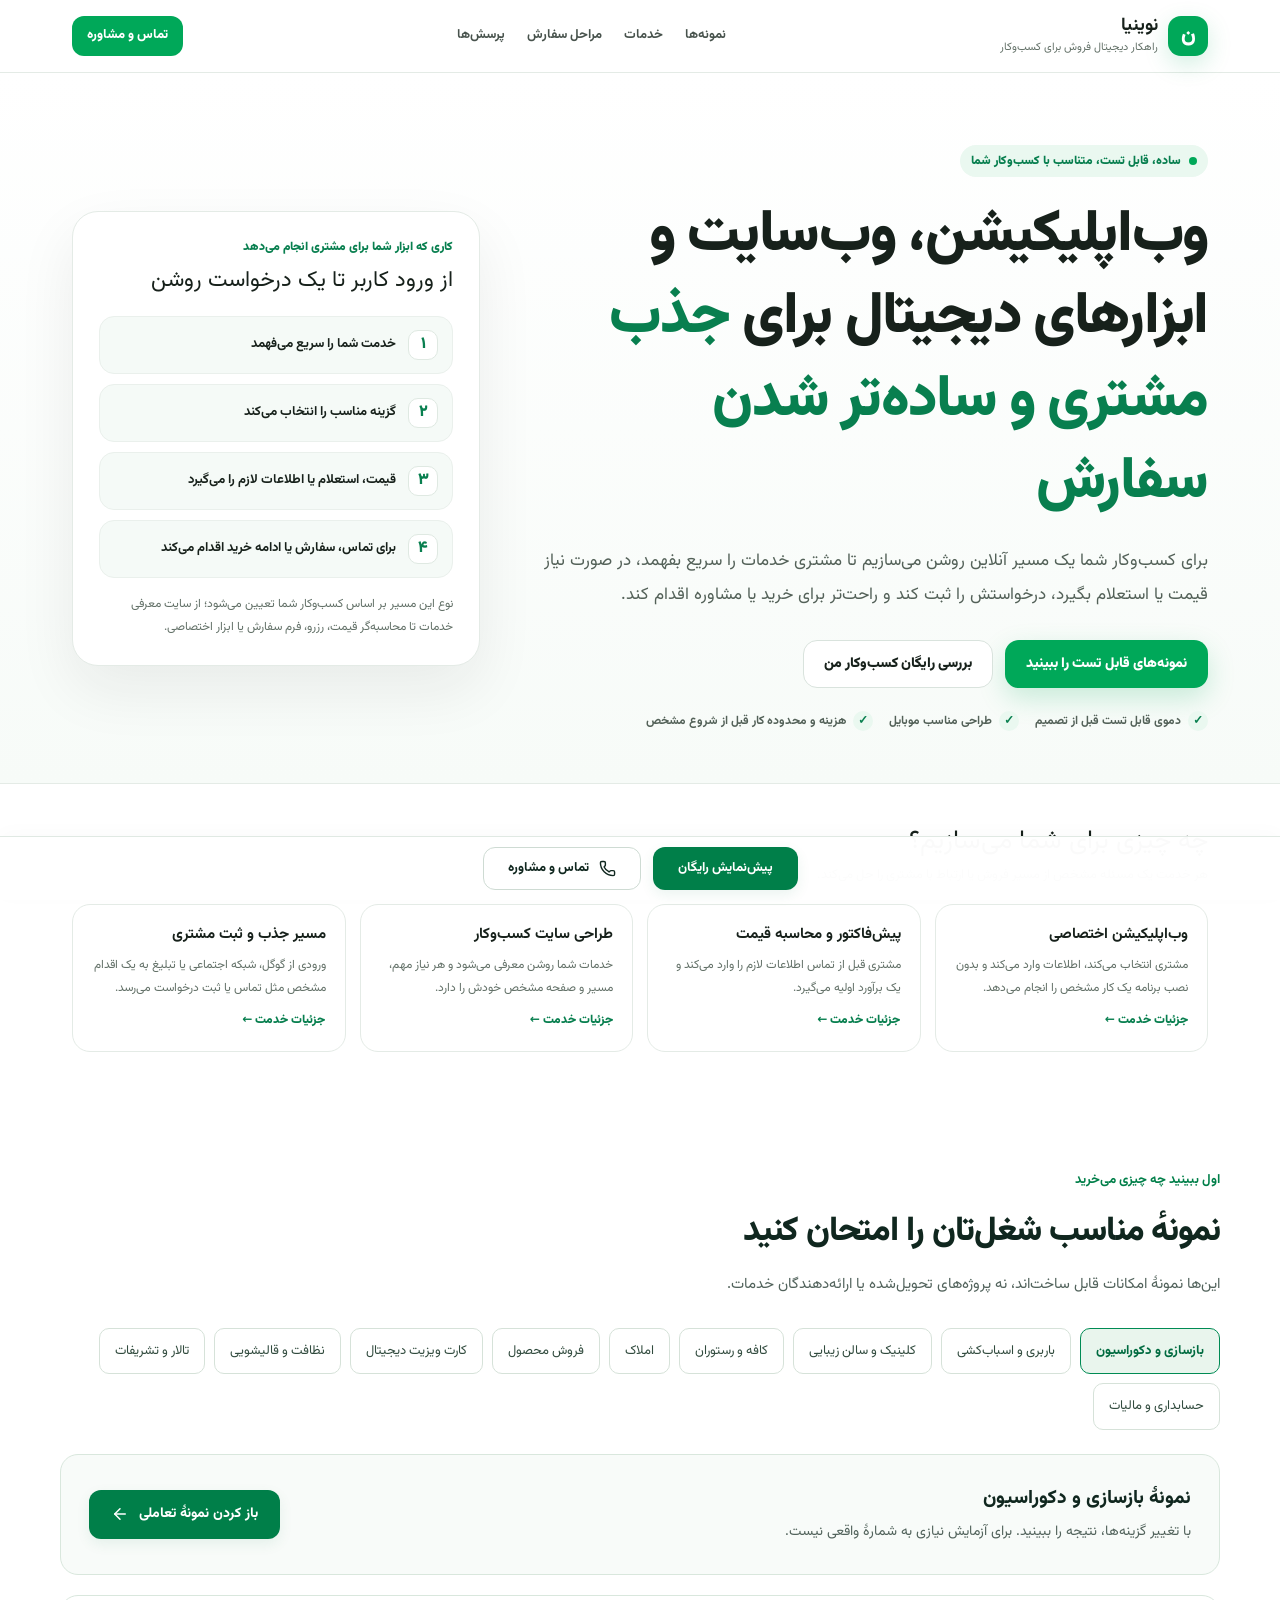
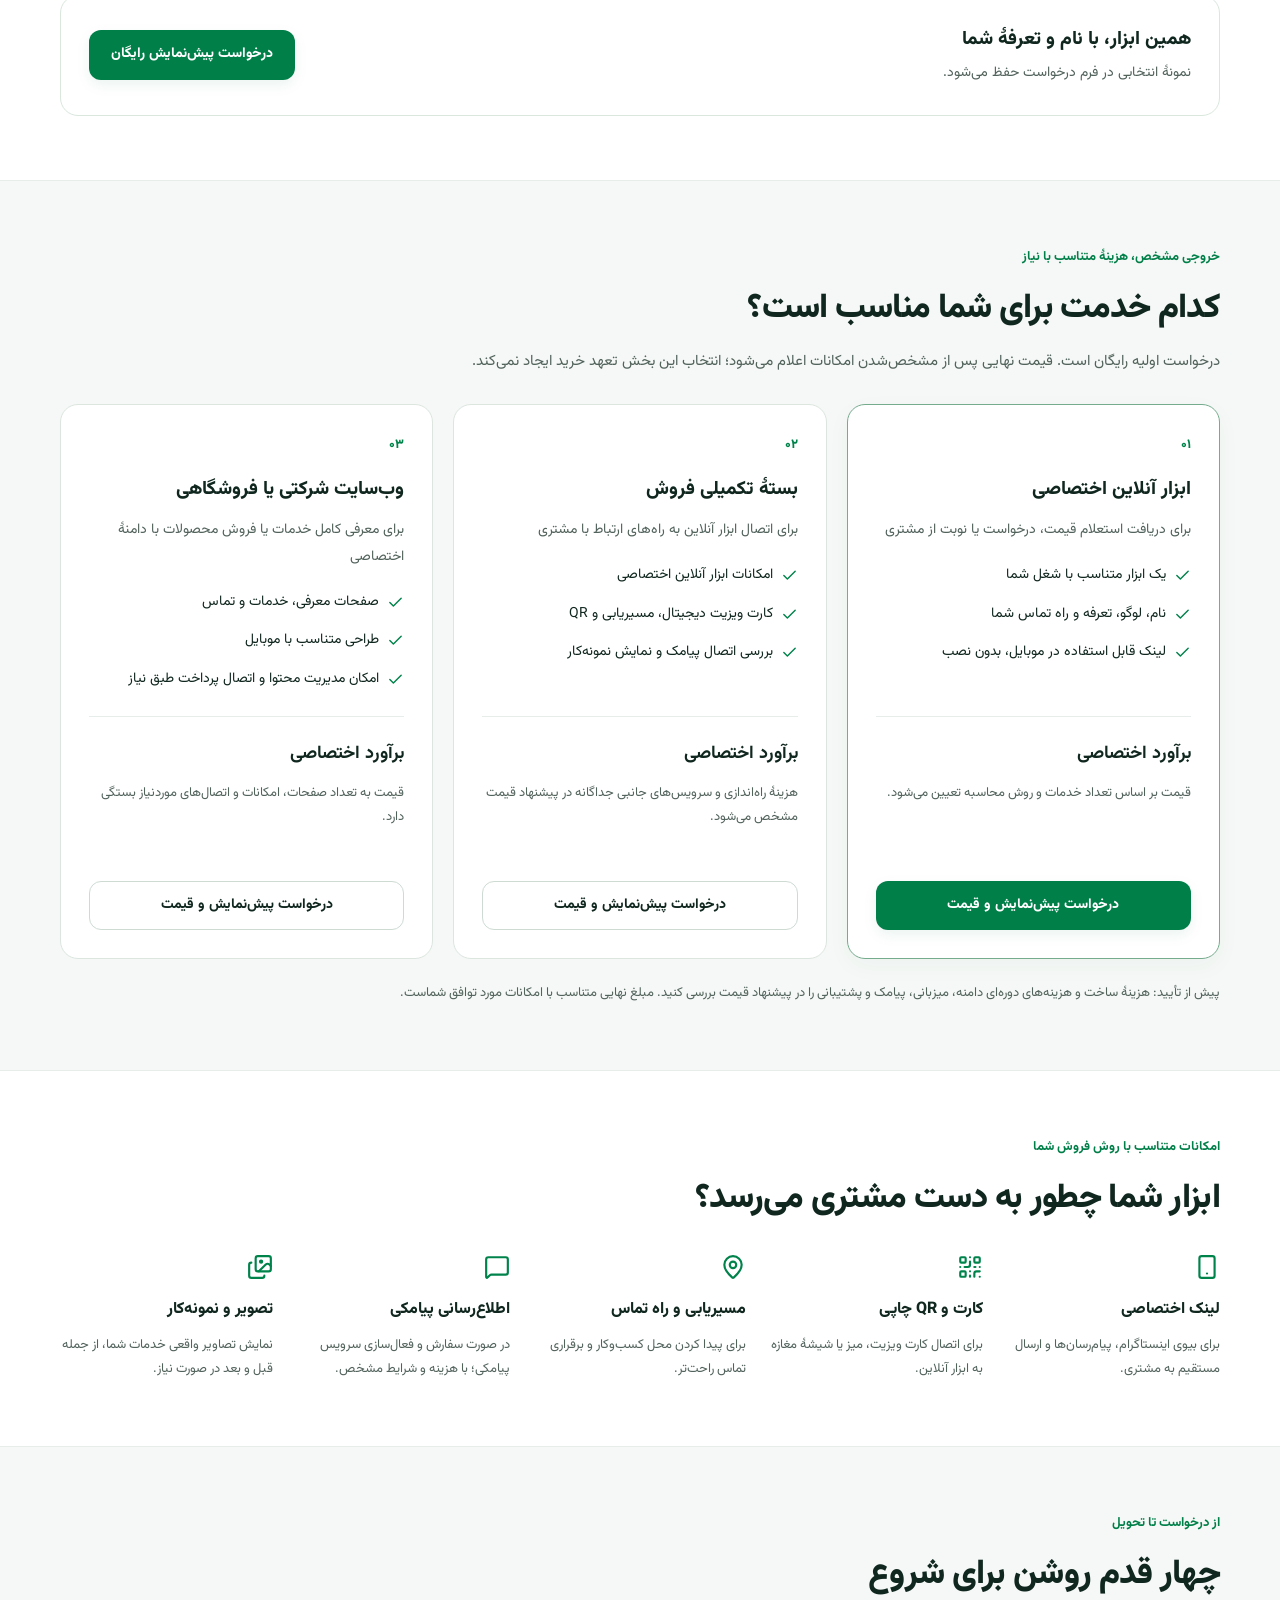
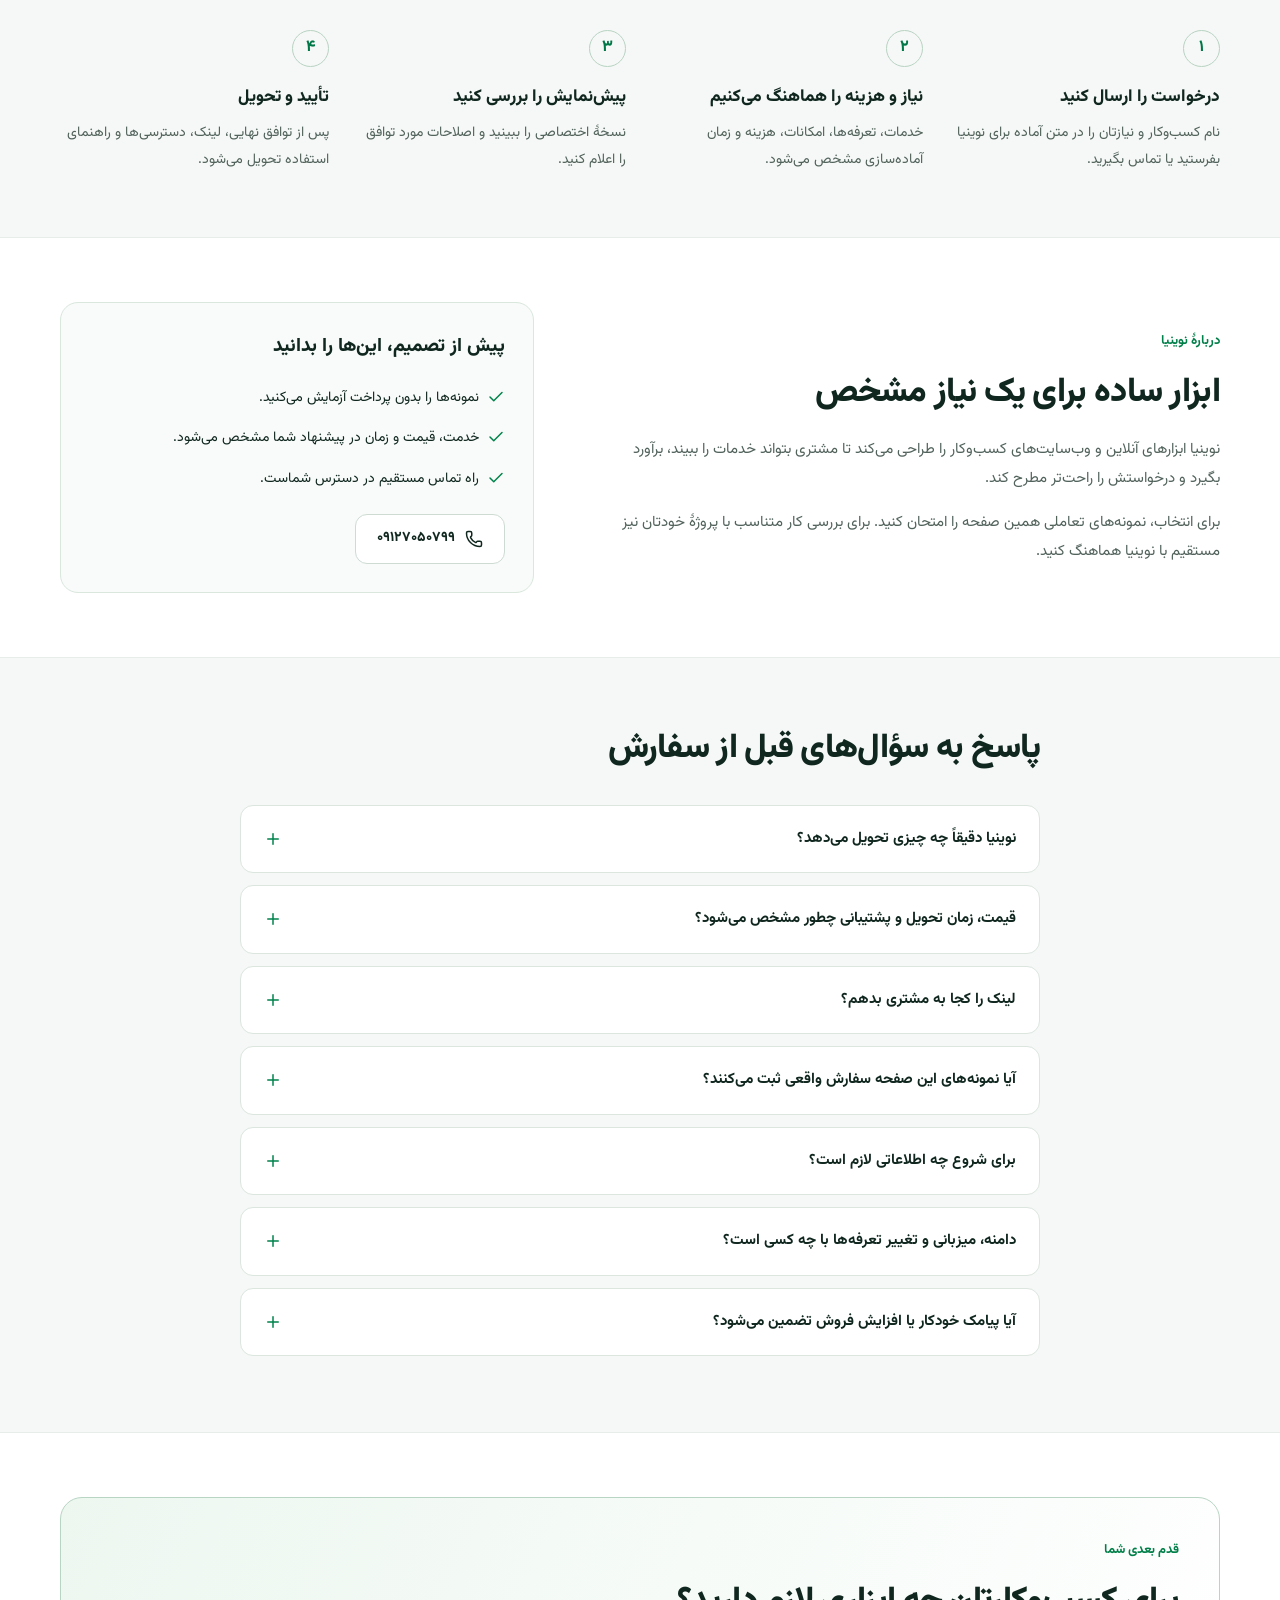
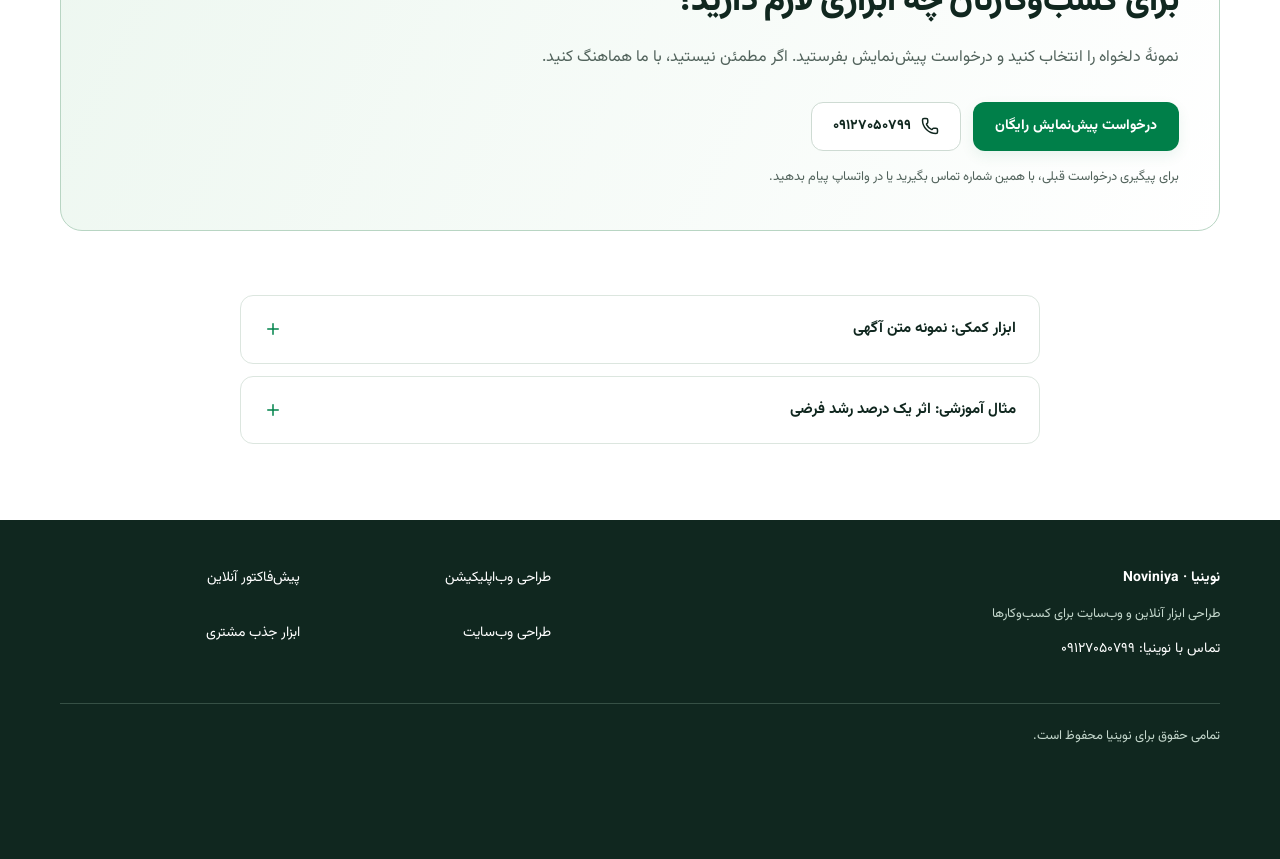
==== commit 7101c61d: "UX: clarify value proposition and customer ordering path" ====
--- a/index.html
+++ b/index.html
@@ -3,8 +3,8 @@
   <head>
     <meta charset="UTF-8" />
     <meta name="viewport" content="width=device-width, initial-scale=1.0" />
-    <title>نوینیا | وب‌اپلیکیشن فروش و پیش‌فاکتور آنلاین</title>
-    <meta name="description" content="طراحی وب‌اپلیکیشن اختصاصی، پیش‌فاکتور آنلاین، سایت کسب‌وکار و ابزارهای جذب مشتری برای تبدیل بازدیدکننده به سرنخ فروش." />
+    <title>نوینیا | طراحی وب‌اپلیکیشن، وب‌سایت و ابزار جذب مشتری</title>
+    <meta name="description" content="نوینیا برای کسب‌وکارها وب‌اپلیکیشن، سایت، پیش‌فاکتور آنلاین و ابزار جذب مشتری طراحی می‌کند؛ نمونه‌ها را تست کنید و برای بررسی کسب‌وکار درخواست بدهید." />
     <meta name="robots" content="index,follow,max-image-preview:large,max-snippet:-1,max-video-preview:-1" />
     <meta name="theme-color" content="#00A859" />
     <link rel="canonical" href="https://noviniya.ir/" />
@@ -59,8 +59,146 @@
     
     <script type="module" crossorigin src="/assets/index-ecGLWiBo.js"></script>
     <link rel="stylesheet" crossorigin href="/assets/index-C4qz4Bbu.css">
+  
+    <style>
+      :root{--nvx-green:#00a859;--nvx-green-dark:#087f4f;--nvx-ink:#17211b;--nvx-muted:#637168;--nvx-line:#e4ebe6;--nvx-soft:#f5faf7}
+      html{scroll-behavior:smooth}
+      body{margin:0}
+      #samples,#plans,#process,#faq,#contact{scroll-margin-top:92px}
+      #root .site-header,
+      #root main > .hero{display:none!important}
+      .nvx-shell{font-family:Vazirmatn,Tahoma,Arial,sans-serif;color:var(--nvx-ink);background:#fff;direction:rtl}
+      .nvx-wrap{max-width:1180px;margin:0 auto;padding:0 22px}
+      .nvx-head{position:sticky;top:0;z-index:90;background:rgba(255,255,255,.96);backdrop-filter:blur(14px);border-bottom:1px solid var(--nvx-line)}
+      .nvx-head-row{min-height:72px;display:flex;align-items:center;justify-content:space-between;gap:18px}
+      .nvx-brand{display:flex;align-items:center;gap:10px;color:var(--nvx-ink);text-decoration:none}
+      .nvx-mark{width:40px;height:40px;border-radius:13px;background:var(--nvx-green);display:grid;place-items:center;color:#fff;font-weight:900;font-size:21px;box-shadow:0 8px 24px rgba(0,168,89,.18)}
+      .nvx-brand-copy b{display:block;font-size:18px;line-height:1.3}
+      .nvx-brand-copy small{display:block;color:var(--nvx-muted);font-size:11px;margin-top:2px}
+      .nvx-nav{display:flex;gap:22px;align-items:center}
+      .nvx-nav a{color:#48534d;text-decoration:none;font-size:13px;font-weight:700}
+      .nvx-nav a:hover{color:var(--nvx-green-dark)}
+      .nvx-call{display:inline-flex;align-items:center;gap:7px;text-decoration:none;color:#fff;background:var(--nvx-green);padding:10px 15px;border-radius:12px;font-weight:800;font-size:13px}
+      .nvx-hero{padding:72px 0 52px;background:linear-gradient(180deg,#fff 0%,#f7fbf8 100%);border-bottom:1px solid var(--nvx-line)}
+      .nvx-hero-grid{display:grid;grid-template-columns:minmax(0,1.25fr) minmax(300px,.75fr);gap:48px;align-items:center}
+      .nvx-eyebrow{display:inline-flex;align-items:center;gap:8px;padding:7px 11px;border-radius:999px;background:#eaf8f0;color:var(--nvx-green-dark);font-size:12px;font-weight:900;margin-bottom:18px}
+      .nvx-eyebrow:before{content:"";width:8px;height:8px;border-radius:50%;background:var(--nvx-green)}
+      .nvx-hero h1{font-size:clamp(34px,5vw,58px);line-height:1.42;letter-spacing:-1.3px;margin:0 0 20px;font-weight:950}
+      .nvx-hero h1 em{font-style:normal;color:var(--nvx-green-dark)}
+      .nvx-lead{font-size:17px;line-height:2;color:#536158;max-width:760px;margin:0}
+      .nvx-actions{display:flex;flex-wrap:wrap;gap:12px;margin-top:28px}
+      .nvx-btn{display:inline-flex;align-items:center;justify-content:center;gap:8px;min-height:48px;padding:0 20px;border-radius:14px;text-decoration:none;font-size:14px;font-weight:900;border:1px solid transparent}
+      .nvx-btn.primary{background:var(--nvx-green);color:#fff;box-shadow:0 10px 28px rgba(0,168,89,.2)}
+      .nvx-btn.secondary{background:#fff;color:var(--nvx-ink);border-color:#d9e3dd}
+      .nvx-trust{display:flex;flex-wrap:wrap;gap:16px;margin:23px 0 0;padding:0;list-style:none;color:#536158;font-size:12px;font-weight:700}
+      .nvx-trust li{display:flex;align-items:center;gap:7px}
+      .nvx-trust li:before{content:"✓";width:20px;height:20px;border-radius:50%;display:grid;place-items:center;background:#eaf8f0;color:var(--nvx-green-dark);font-weight:950}
+      .nvx-flow{background:#fff;border:1px solid var(--nvx-line);border-radius:26px;padding:26px;box-shadow:0 24px 60px rgba(23,33,27,.07)}
+      .nvx-flow > span{display:block;color:var(--nvx-green-dark);font-size:12px;font-weight:900;margin-bottom:8px}
+      .nvx-flow h2{font-size:22px;line-height:1.55;margin:0 0 18px}
+      .nvx-flow-list{display:grid;gap:10px}
+      .nvx-flow-item{display:flex;align-items:center;gap:12px;padding:13px 14px;border-radius:15px;background:var(--nvx-soft);border:1px solid #eaf0ec}
+      .nvx-flow-num{width:30px;height:30px;border-radius:10px;background:#fff;color:var(--nvx-green-dark);display:grid;place-items:center;font-weight:950;border:1px solid #dfe9e2;flex:0 0 auto}
+      .nvx-flow-item b{font-size:13px}
+      .nvx-flow-note{margin:15px 0 0;font-size:12px;line-height:1.9;color:var(--nvx-muted)}
+      .nvx-services{padding:38px 0 52px;background:#fff}
+      .nvx-services-head{display:flex;justify-content:space-between;gap:20px;align-items:end;margin-bottom:18px}
+      .nvx-services h2{font-size:26px;margin:0 0 5px}
+      .nvx-services-head p{margin:0;color:var(--nvx-muted);font-size:13px}
+      .nvx-cards{display:grid;grid-template-columns:repeat(4,1fr);gap:14px}
+      .nvx-card{display:block;text-decoration:none;color:var(--nvx-ink);padding:19px;border-radius:18px;border:1px solid var(--nvx-line);background:#fff;transition:.2s ease}
+      .nvx-card:hover{transform:translateY(-2px);box-shadow:0 14px 30px rgba(23,33,27,.07);border-color:#cfe2d6}
+      .nvx-card strong{display:block;font-size:15px;margin-bottom:8px}
+      .nvx-card p{margin:0;color:var(--nvx-muted);font-size:12px;line-height:1.9}
+      .nvx-card span{display:inline-block;margin-top:11px;color:var(--nvx-green-dark);font-size:12px;font-weight:900}
+      @media(max-width:900px){
+        .nvx-nav{display:none}
+        .nvx-hero{padding-top:48px}
+        .nvx-hero-grid{grid-template-columns:1fr;gap:28px}
+        .nvx-flow{max-width:620px}
+        .nvx-cards{grid-template-columns:repeat(2,1fr)}
+      }
+      @media(max-width:560px){
+        .nvx-wrap{padding:0 16px}
+        .nvx-head-row{min-height:64px}
+        .nvx-brand-copy small{display:none}
+        .nvx-call{padding:9px 12px;font-size:12px}
+        .nvx-hero{padding:38px 0 34px}
+        .nvx-hero h1{font-size:32px;line-height:1.48;letter-spacing:-.6px}
+        .nvx-lead{font-size:15px;line-height:1.95}
+        .nvx-actions{display:grid;grid-template-columns:1fr;margin-top:22px}
+        .nvx-btn{width:auto}
+        .nvx-trust{gap:10px 14px}
+        .nvx-flow{padding:20px;border-radius:22px}
+        .nvx-services{padding-top:30px}
+        .nvx-services-head{display:block}
+        .nvx-cards{grid-template-columns:1fr}
+      }
+    </style>
   </head>
-  <body class="bg-gray-50 text-gray-900 font-sans antialiased">
+  <body class="bg-gray-50 text-gray-900 font-sans antialiased">
+
+    <div class="nvx-shell">
+      <header class="nvx-head">
+        <div class="nvx-wrap nvx-head-row">
+          <a class="nvx-brand" href="#nvx-top" aria-label="نوینیا، ابتدای صفحه">
+            <span class="nvx-mark">ن</span>
+            <span class="nvx-brand-copy"><b>نوینیا</b><small>راهکار دیجیتال فروش برای کسب‌وکار</small></span>
+          </a>
+          <nav class="nvx-nav" aria-label="منوی اصلی">
+            <a href="#samples">نمونه‌ها</a>
+            <a href="#plans">خدمات</a>
+            <a href="#process">مراحل سفارش</a>
+            <a href="#faq">پرسش‌ها</a>
+          </nav>
+          <a class="nvx-call" href="tel:09127050799">تماس و مشاوره</a>
+        </div>
+      </header>
+
+      <section id="nvx-top" class="nvx-hero">
+        <div class="nvx-wrap nvx-hero-grid">
+          <div>
+            <span class="nvx-eyebrow">ساده، قابل تست، متناسب با کسب‌وکار شما</span>
+            <h1>وب‌اپلیکیشن، وب‌سایت و ابزارهای دیجیتال برای <em>جذب مشتری و ساده‌تر شدن سفارش</em></h1>
+            <p class="nvx-lead">برای کسب‌وکار شما یک مسیر آنلاین روشن می‌سازیم تا مشتری خدمات را سریع بفهمد، در صورت نیاز قیمت یا استعلام بگیرد، درخواستش را ثبت کند و راحت‌تر برای خرید یا مشاوره اقدام کند.</p>
+            <div class="nvx-actions">
+              <a class="nvx-btn primary" href="#samples">نمونه‌های قابل تست را ببینید</a>
+              <a class="nvx-btn secondary" href="#contact">بررسی رایگان کسب‌وکار من</a>
+            </div>
+            <ul class="nvx-trust">
+              <li>دموی قابل تست قبل از تصمیم</li>
+              <li>طراحی مناسب موبایل</li>
+              <li>هزینه و محدوده کار قبل از شروع مشخص</li>
+            </ul>
+          </div>
+          <aside class="nvx-flow" aria-label="مسیر تبدیل بازدیدکننده به درخواست">
+            <span>کاری که ابزار شما برای مشتری انجام می‌دهد</span>
+            <h2>از ورود کاربر تا یک درخواست روشن</h2>
+            <div class="nvx-flow-list">
+              <div class="nvx-flow-item"><span class="nvx-flow-num">۱</span><b>خدمت شما را سریع می‌فهمد</b></div>
+              <div class="nvx-flow-item"><span class="nvx-flow-num">۲</span><b>گزینه مناسب را انتخاب می‌کند</b></div>
+              <div class="nvx-flow-item"><span class="nvx-flow-num">۳</span><b>قیمت، استعلام یا اطلاعات لازم را می‌گیرد</b></div>
+              <div class="nvx-flow-item"><span class="nvx-flow-num">۴</span><b>برای تماس، سفارش یا ادامه خرید اقدام می‌کند</b></div>
+            </div>
+            <p class="nvx-flow-note">نوع این مسیر بر اساس کسب‌وکار شما تعیین می‌شود؛ از سایت معرفی خدمات تا محاسبه‌گر قیمت، رزرو، فرم سفارش یا ابزار اختصاصی.</p>
+          </aside>
+        </div>
+      </section>
+
+      <section class="nvx-services" aria-labelledby="nvx-services-title">
+        <div class="nvx-wrap">
+          <div class="nvx-services-head">
+            <div><h2 id="nvx-services-title">چه چیزی برای شما می‌سازیم؟</h2><p>هر خدمت یک مسئله مشخص از مسیر فروش یا ارتباط با مشتری را حل می‌کند.</p></div>
+          </div>
+          <div class="nvx-cards">
+            <a class="nvx-card" href="/services/web-app/"><strong>وب‌اپلیکیشن اختصاصی</strong><p>مشتری انتخاب می‌کند، اطلاعات وارد می‌کند و بدون نصب برنامه یک کار مشخص را انجام می‌دهد.</p><span>جزئیات خدمت ←</span></a>
+            <a class="nvx-card" href="/services/online-quote/"><strong>پیش‌فاکتور و محاسبه قیمت</strong><p>مشتری قبل از تماس اطلاعات لازم را وارد می‌کند و یک برآورد اولیه می‌گیرد.</p><span>جزئیات خدمت ←</span></a>
+            <a class="nvx-card" href="/services/website-design/"><strong>طراحی سایت کسب‌وکار</strong><p>خدمات شما روشن معرفی می‌شود و هر نیاز مهم، مسیر و صفحه مشخص خودش را دارد.</p><span>جزئیات خدمت ←</span></a>
+            <a class="nvx-card" href="/services/customer-acquisition/"><strong>مسیر جذب و ثبت مشتری</strong><p>ورودی از گوگل، شبکه اجتماعی یا تبلیغ به یک اقدام مشخص مثل تماس یا ثبت درخواست می‌رسد.</p><span>جزئیات خدمت ←</span></a>
+          </div>
+        </div>
+      </section>
+    </div>
     <div id="root">
       <main style="font-family:Vazirmatn,Arial,sans-serif;max-width:960px;margin:0 auto;padding:48px 20px;line-height:1.9">
         <h1>طراحی وب‌اپلیکیشن و سیستم جذب مشتری برای کسب‌وکارها</h1>
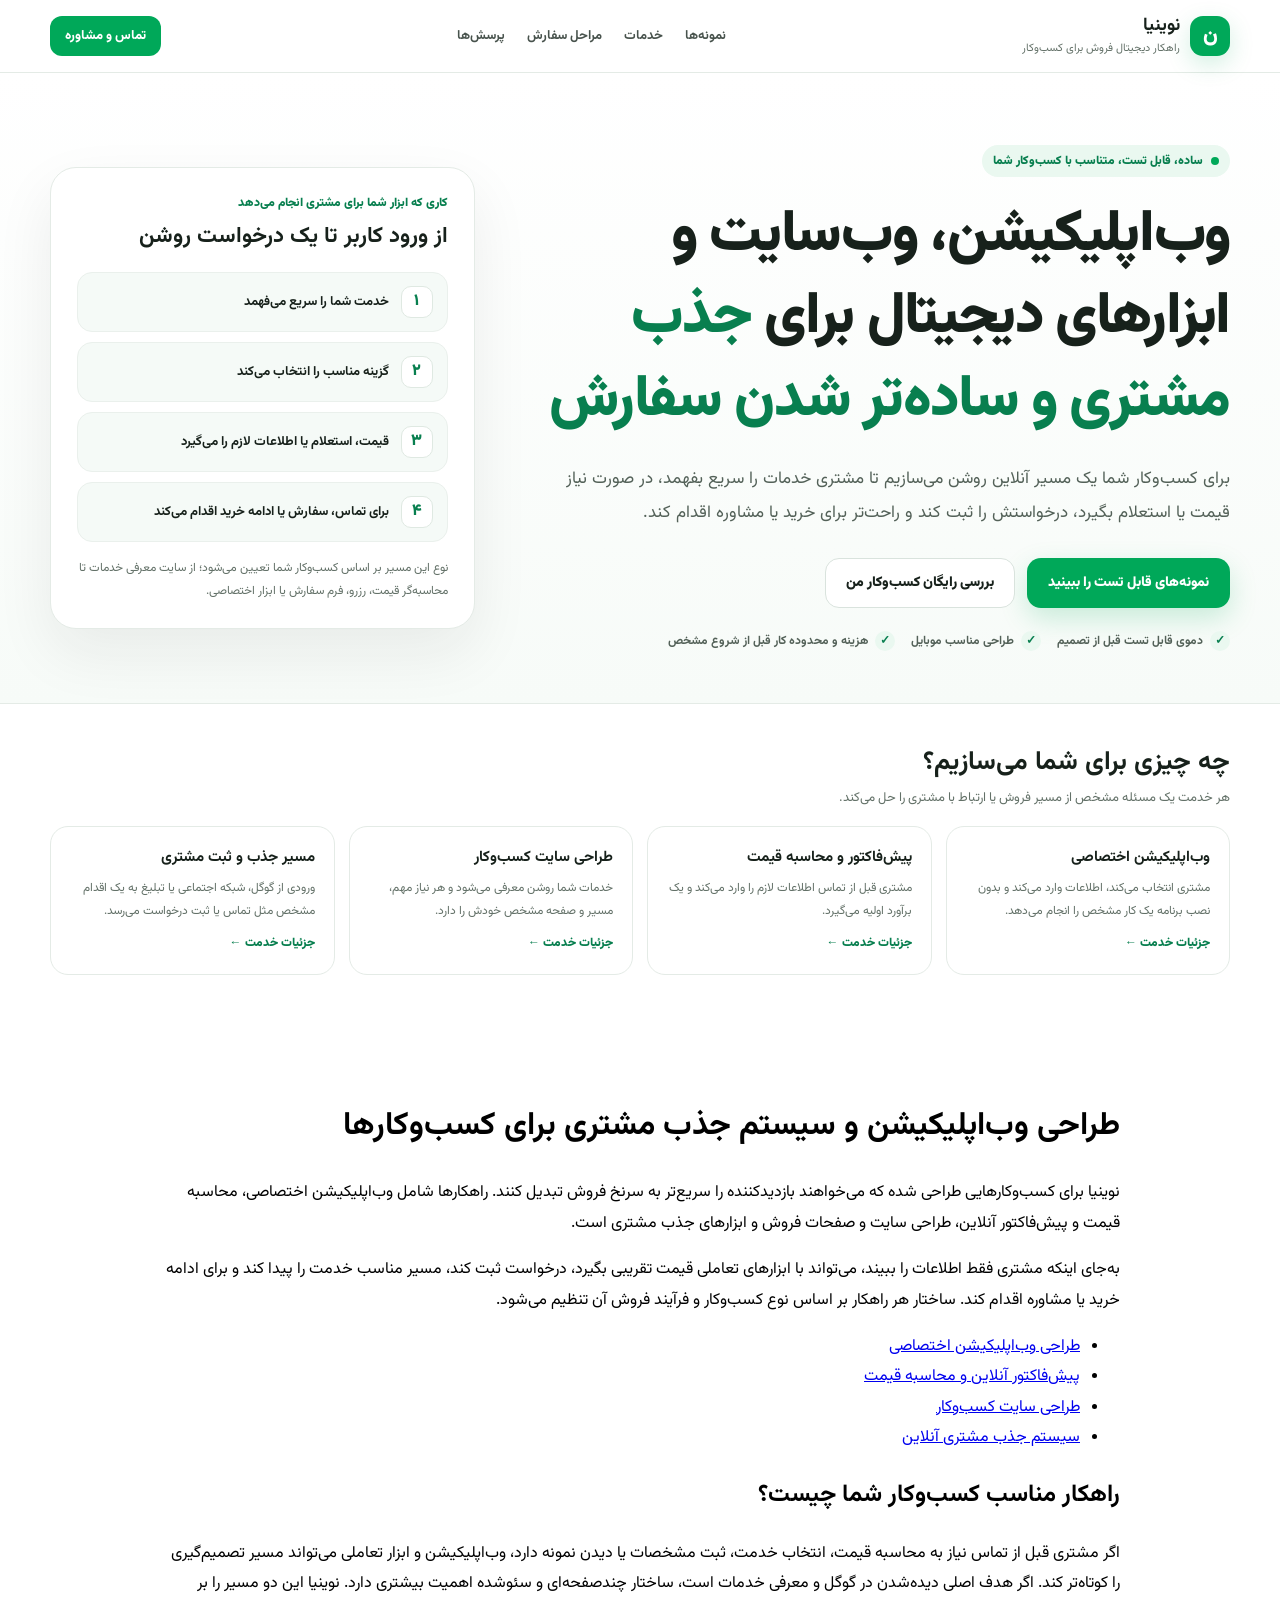
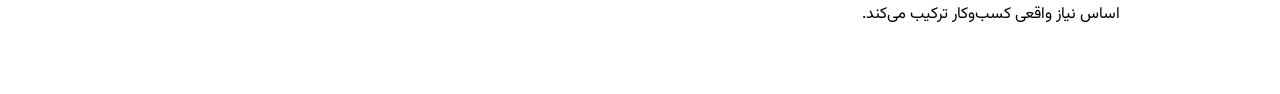
==== commit 2b578d64: "UX: persist conversion-focused customer entry" ====
--- a/index.html
+++ b/index.html
@@ -1,64 +1,62 @@
-<!doctype html>
-<html lang="fa" dir="rtl">
-  <head>
-    <meta charset="UTF-8" />
-    <meta name="viewport" content="width=device-width, initial-scale=1.0" />
-    <title>نوینیا | طراحی وب‌اپلیکیشن، وب‌سایت و ابزار جذب مشتری</title>
-    <meta name="description" content="نوینیا برای کسب‌وکارها وب‌اپلیکیشن، سایت، پیش‌فاکتور آنلاین و ابزار جذب مشتری طراحی می‌کند؛ نمونه‌ها را تست کنید و برای بررسی کسب‌وکار درخواست بدهید." />
-    <meta name="robots" content="index,follow,max-image-preview:large,max-snippet:-1,max-video-preview:-1" />
-    <meta name="theme-color" content="#00A859" />
-    <link rel="canonical" href="https://noviniya.ir/" />
-    <link rel="icon" href="/favicon.svg" type="image/svg+xml" />
-    <meta property="og:type" content="website" />
-    <meta property="og:url" content="https://noviniya.ir/" />
-    <meta property="og:site_name" content="نوینیا | Noviniya" />
-    <meta property="og:locale" content="fa_IR" />
-    <meta property="og:title" content="نوینیا | وب‌اپلیکیشن فروش و پیش‌فاکتور آنلاین" />
-    <meta property="og:description" content="راهکارهای دیجیتال فروش، پیش‌فاکتور آنلاین و جذب مشتری برای کسب‌وکارها." />
-    <meta name="twitter:card" content="summary" />
-    <meta name="twitter:title" content="نوینیا | وب‌اپلیکیشن فروش و پیش‌فاکتور آنلاین" />
-    <meta name="twitter:description" content="راهکارهای دیجیتال فروش، پیش‌فاکتور آنلاین و جذب مشتری برای کسب‌وکارها." />
-    <script type="application/ld+json">
-    {
-      "@context": "https://schema.org",
-      "@graph": [
-        {
-          "@type": "Organization",
-          "@id": "https://noviniya.ir/#organization",
-          "name": "نوینیا",
-          "alternateName": "Noviniya",
-          "url": "https://noviniya.ir/",
-          "description": "طراحی راهکارهای دیجیتال فروش، وب‌اپلیکیشن‌های تعاملی، پیش‌فاکتور آنلاین و ابزارهای جذب مشتری برای کسب‌وکارها",
-          "areaServed": {"@type":"Country","name":"Iran"}
-        },
-        {
-          "@type": "WebSite",
-          "@id": "https://noviniya.ir/#website",
-          "url": "https://noviniya.ir/",
-          "name": "نوینیا",
-          "alternateName": "Noviniya",
-          "inLanguage": "fa-IR",
-          "publisher": {"@id":"https://noviniya.ir/#organization"}
-        },
-        {
-          "@type": "Service",
-          "@id": "https://noviniya.ir/#service",
-          "name": "طراحی وب‌اپلیکیشن فروش و سیستم جذب مشتری",
-          "serviceType": "طراحی وب‌اپلیکیشن، پیش‌فاکتور آنلاین، طراحی سایت و راهکارهای دیجیتال فروش",
-          "provider": {"@id":"https://noviniya.ir/#organization"},
-          "areaServed": {"@type":"Country","name":"Iran"},
-          "url": "https://noviniya.ir/"
-        }
-      ]
-    }
-    </script>
-    <link rel="preconnect" href="https://fonts.googleapis.com">
-    <link rel="preconnect" href="https://fonts.gstatic.com" crossorigin>
-    <link href="https://fonts.googleapis.com/css2?family=Vazirmatn:wght@300;400;500;600;700;800;900&display=swap" rel="stylesheet">
-    
-    
-    <script type="module" crossorigin src="/assets/index-ecGLWiBo.js"></script>
-    <link rel="stylesheet" crossorigin href="/assets/index-C4qz4Bbu.css">
+<!doctype html>
+<html lang="fa" dir="rtl">
+  <head>
+    <meta charset="UTF-8" />
+    <meta name="viewport" content="width=device-width, initial-scale=1.0" />
+    <title>نوینیا | طراحی وب‌اپلیکیشن، وب‌سایت و ابزار جذب مشتری</title>
+    <meta name="description" content="نوینیا برای کسب‌وکارها وب‌اپلیکیشن، سایت، پیش‌فاکتور آنلاین و ابزار جذب مشتری طراحی می‌کند؛ نمونه‌ها را تست کنید و برای بررسی کسب‌وکار درخواست بدهید." />
+    <meta name="robots" content="index,follow,max-image-preview:large,max-snippet:-1,max-video-preview:-1" />
+    <meta name="theme-color" content="#00A859" />
+    <link rel="canonical" href="https://noviniya.ir/" />
+    <link rel="icon" href="/favicon.svg" type="image/svg+xml" />
+    <meta property="og:type" content="website" />
+    <meta property="og:url" content="https://noviniya.ir/" />
+    <meta property="og:site_name" content="نوینیا | Noviniya" />
+    <meta property="og:locale" content="fa_IR" />
+    <meta property="og:title" content="نوینیا | وب‌اپلیکیشن فروش و پیش‌فاکتور آنلاین" />
+    <meta property="og:description" content="راهکارهای دیجیتال فروش، پیش‌فاکتور آنلاین و جذب مشتری برای کسب‌وکارها." />
+    <meta name="twitter:card" content="summary" />
+    <meta name="twitter:title" content="نوینیا | وب‌اپلیکیشن فروش و پیش‌فاکتور آنلاین" />
+    <meta name="twitter:description" content="راهکارهای دیجیتال فروش، پیش‌فاکتور آنلاین و جذب مشتری برای کسب‌وکارها." />
+    <script type="application/ld+json">
+    {
+      "@context": "https://schema.org",
+      "@graph": [
+        {
+          "@type": "Organization",
+          "@id": "https://noviniya.ir/#organization",
+          "name": "نوینیا",
+          "alternateName": "Noviniya",
+          "url": "https://noviniya.ir/",
+          "description": "طراحی راهکارهای دیجیتال فروش، وب‌اپلیکیشن‌های تعاملی، پیش‌فاکتور آنلاین و ابزارهای جذب مشتری برای کسب‌وکارها",
+          "areaServed": {"@type":"Country","name":"Iran"}
+        },
+        {
+          "@type": "WebSite",
+          "@id": "https://noviniya.ir/#website",
+          "url": "https://noviniya.ir/",
+          "name": "نوینیا",
+          "alternateName": "Noviniya",
+          "inLanguage": "fa-IR",
+          "publisher": {"@id":"https://noviniya.ir/#organization"}
+        },
+        {
+          "@type": "Service",
+          "@id": "https://noviniya.ir/#service",
+          "name": "طراحی وب‌اپلیکیشن فروش و سیستم جذب مشتری",
+          "serviceType": "طراحی وب‌اپلیکیشن، پیش‌فاکتور آنلاین، طراحی سایت و راهکارهای دیجیتال فروش",
+          "provider": {"@id":"https://noviniya.ir/#organization"},
+          "areaServed": {"@type":"Country","name":"Iran"},
+          "url": "https://noviniya.ir/"
+        }
+      ]
+    }
+    </script>
+    <link rel="preconnect" href="https://fonts.googleapis.com">
+    <link rel="preconnect" href="https://fonts.gstatic.com" crossorigin>
+    <link href="https://fonts.googleapis.com/css2?family=Vazirmatn:wght@300;400;500;600;700;800;900&display=swap" rel="stylesheet">
+    
+    
   
     <style>
       :root{--nvx-green:#00a859;--nvx-green-dark:#087f4f;--nvx-ink:#17211b;--nvx-muted:#637168;--nvx-line:#e4ebe6;--nvx-soft:#f5faf7}
@@ -135,7 +133,7 @@
         .nvx-cards{grid-template-columns:1fr}
       }
     </style>
-  </head>
+  </head>
   <body class="bg-gray-50 text-gray-900 font-sans antialiased">
 
     <div class="nvx-shell">
@@ -198,24 +196,24 @@
           </div>
         </div>
       </section>
-    </div>
-    <div id="root">
-      <main style="font-family:Vazirmatn,Arial,sans-serif;max-width:960px;margin:0 auto;padding:48px 20px;line-height:1.9">
-        <h1>طراحی وب‌اپلیکیشن و سیستم جذب مشتری برای کسب‌وکارها</h1>
-        <p>نوینیا برای کسب‌وکارهایی طراحی شده که می‌خواهند بازدیدکننده را سریع‌تر به سرنخ فروش تبدیل کنند. راهکارها شامل وب‌اپلیکیشن اختصاصی، محاسبه قیمت و پیش‌فاکتور آنلاین، طراحی سایت و صفحات فروش و ابزارهای جذب مشتری است.</p>
-        <p>به‌جای اینکه مشتری فقط اطلاعات را ببیند، می‌تواند با ابزارهای تعاملی قیمت تقریبی بگیرد، درخواست ثبت کند، مسیر مناسب خدمت را پیدا کند و برای ادامه خرید یا مشاوره اقدام کند. ساختار هر راهکار بر اساس نوع کسب‌وکار و فرآیند فروش آن تنظیم می‌شود.</p>
-        <nav aria-label="خدمات نوینیا">
-          <ul>
-            <li><a href="/services/web-app/">طراحی وب‌اپلیکیشن اختصاصی</a></li>
-            <li><a href="/services/online-quote/">پیش‌فاکتور آنلاین و محاسبه قیمت</a></li>
-            <li><a href="/services/website-design/">طراحی سایت کسب‌وکار</a></li>
-            <li><a href="/services/customer-acquisition/">سیستم جذب مشتری آنلاین</a></li>
-          </ul>
-        </nav>
-        <h2>راهکار مناسب کسب‌وکار شما چیست؟</h2>
-        <p>اگر مشتری قبل از تماس نیاز به محاسبه قیمت، انتخاب خدمت، ثبت مشخصات یا دیدن نمونه دارد، وب‌اپلیکیشن و ابزار تعاملی می‌تواند مسیر تصمیم‌گیری را کوتاه‌تر کند. اگر هدف اصلی دیده‌شدن در گوگل و معرفی خدمات است، ساختار چندصفحه‌ای و سئوشده اهمیت بیشتری دارد. نوینیا این دو مسیر را بر اساس نیاز واقعی کسب‌وکار ترکیب می‌کند.</p>
-      </main>
-    </div>-
-  </body>
-</html>
+    </div>
+    <div id="root">
+      <main style="font-family:Vazirmatn,Arial,sans-serif;max-width:960px;margin:0 auto;padding:48px 20px;line-height:1.9">
+        <h1>طراحی وب‌اپلیکیشن و سیستم جذب مشتری برای کسب‌وکارها</h1>
+        <p>نوینیا برای کسب‌وکارهایی طراحی شده که می‌خواهند بازدیدکننده را سریع‌تر به سرنخ فروش تبدیل کنند. راهکارها شامل وب‌اپلیکیشن اختصاصی، محاسبه قیمت و پیش‌فاکتور آنلاین، طراحی سایت و صفحات فروش و ابزارهای جذب مشتری است.</p>
+        <p>به‌جای اینکه مشتری فقط اطلاعات را ببیند، می‌تواند با ابزارهای تعاملی قیمت تقریبی بگیرد، درخواست ثبت کند، مسیر مناسب خدمت را پیدا کند و برای ادامه خرید یا مشاوره اقدام کند. ساختار هر راهکار بر اساس نوع کسب‌وکار و فرآیند فروش آن تنظیم می‌شود.</p>
+        <nav aria-label="خدمات نوینیا">
+          <ul>
+            <li><a href="/services/web-app/">طراحی وب‌اپلیکیشن اختصاصی</a></li>
+            <li><a href="/services/online-quote/">پیش‌فاکتور آنلاین و محاسبه قیمت</a></li>
+            <li><a href="/services/website-design/">طراحی سایت کسب‌وکار</a></li>
+            <li><a href="/services/customer-acquisition/">سیستم جذب مشتری آنلاین</a></li>
+          </ul>
+        </nav>
+        <h2>راهکار مناسب کسب‌وکار شما چیست؟</h2>
+        <p>اگر مشتری قبل از تماس نیاز به محاسبه قیمت، انتخاب خدمت، ثبت مشخصات یا دیدن نمونه دارد، وب‌اپلیکیشن و ابزار تعاملی می‌تواند مسیر تصمیم‌گیری را کوتاه‌تر کند. اگر هدف اصلی دیده‌شدن در گوگل و معرفی خدمات است، ساختار چندصفحه‌ای و سئوشده اهمیت بیشتری دارد. نوینیا این دو مسیر را بر اساس نیاز واقعی کسب‌وکار ترکیب می‌کند.</p>
+      </main>
+    </div>
+    <script type="module" src="/src/main.tsx"></script>
+  </body>
+</html>
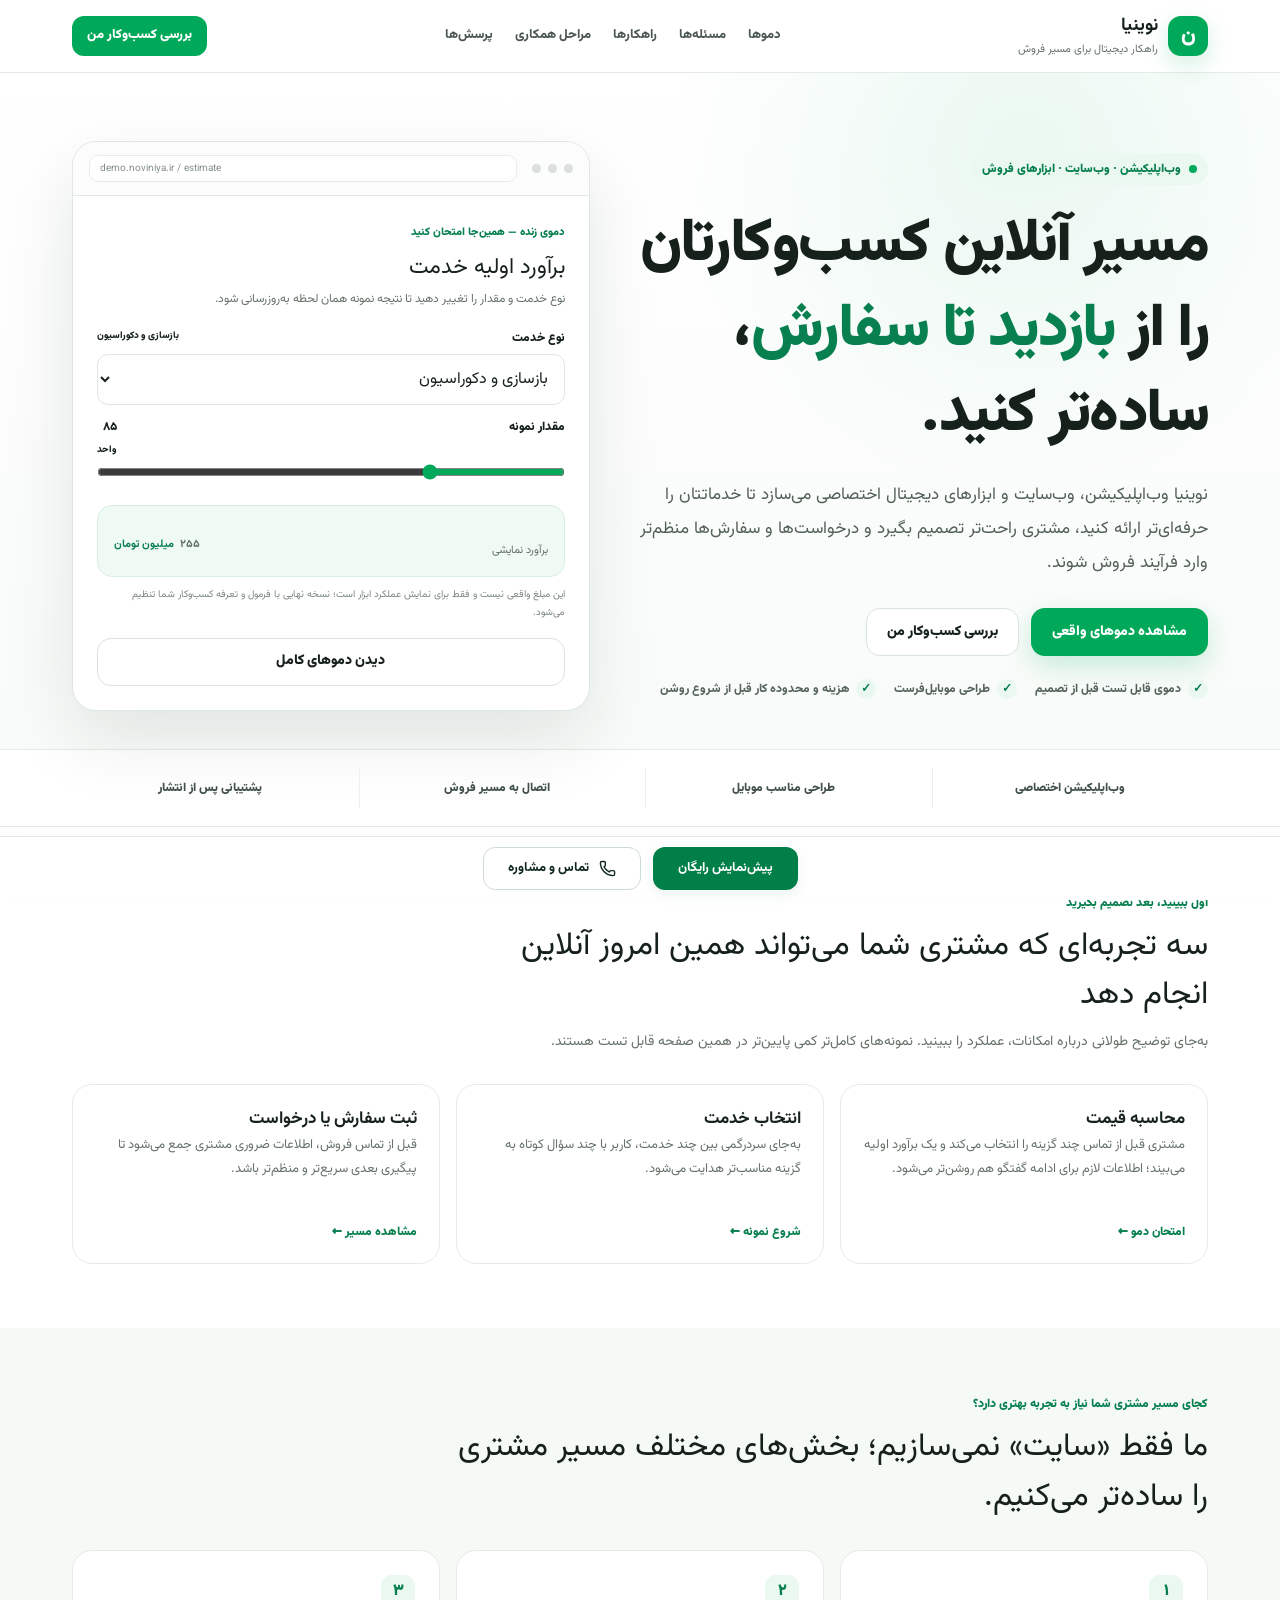
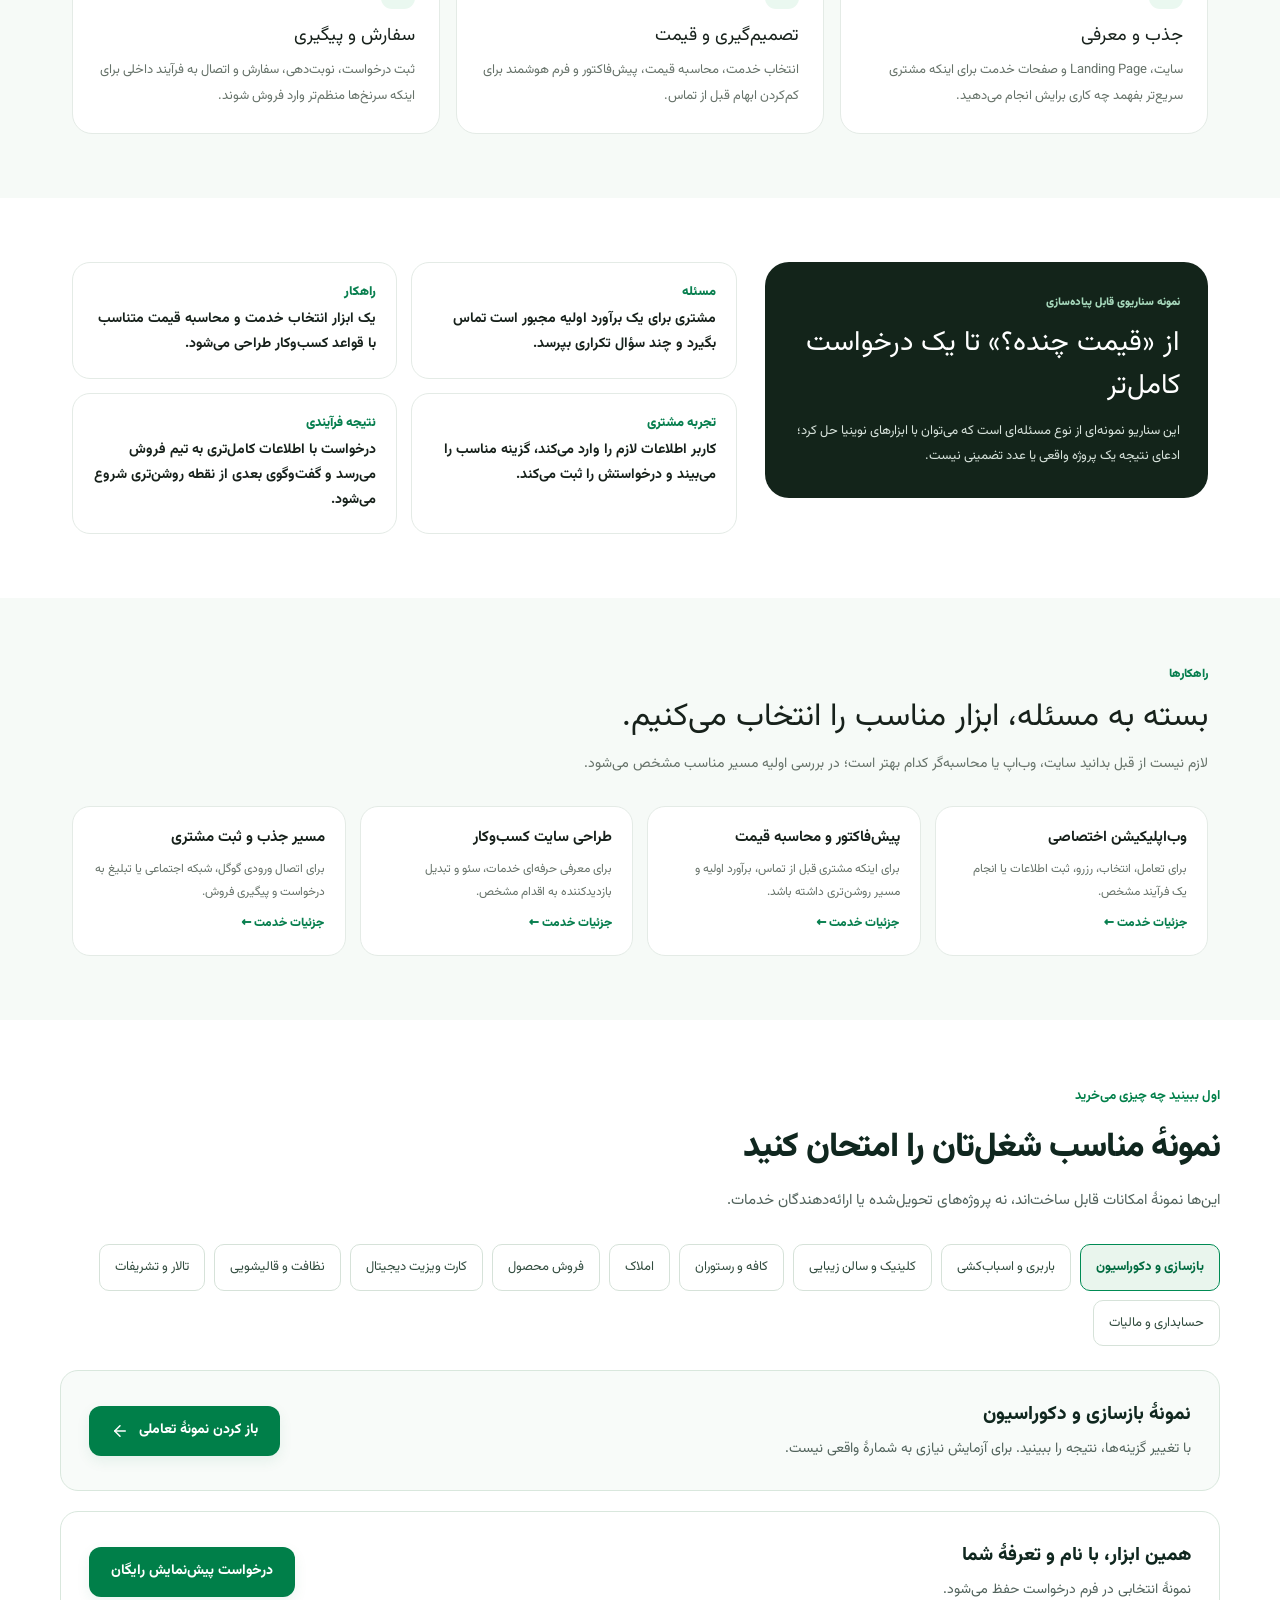
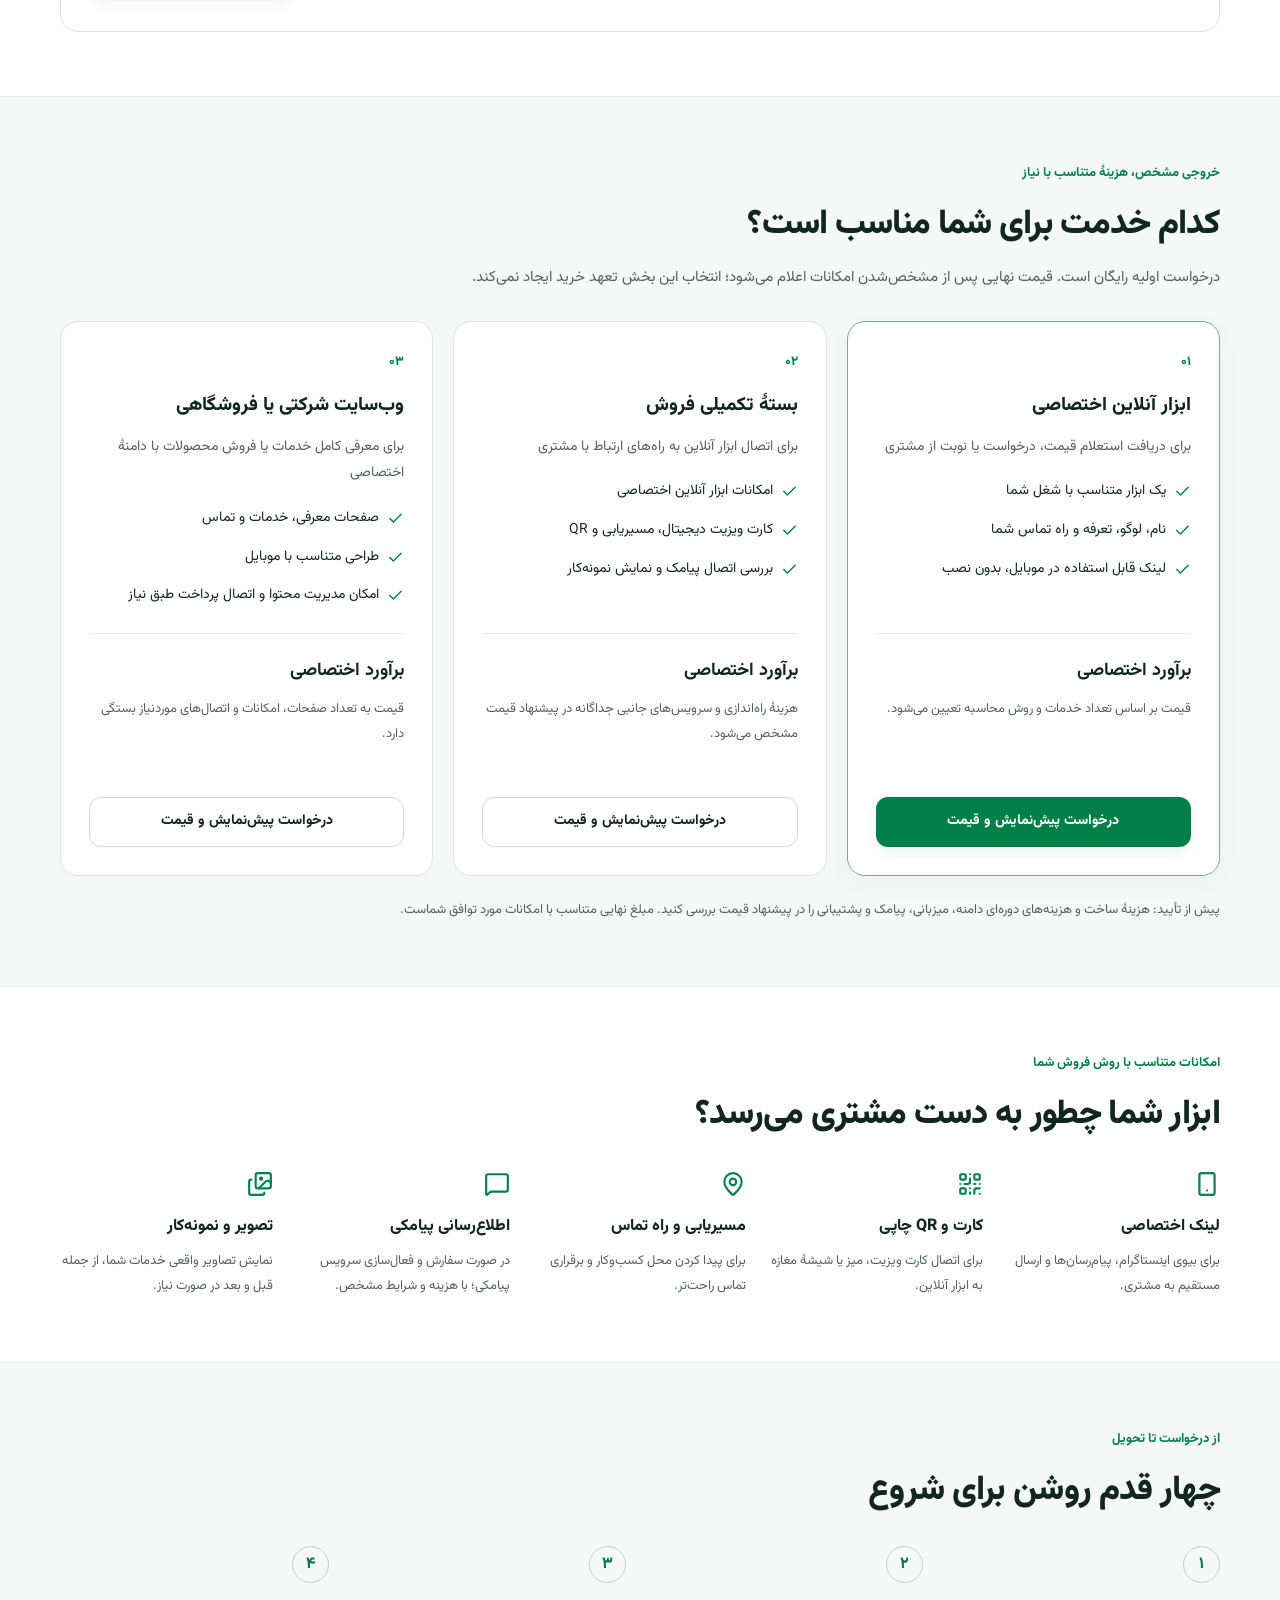
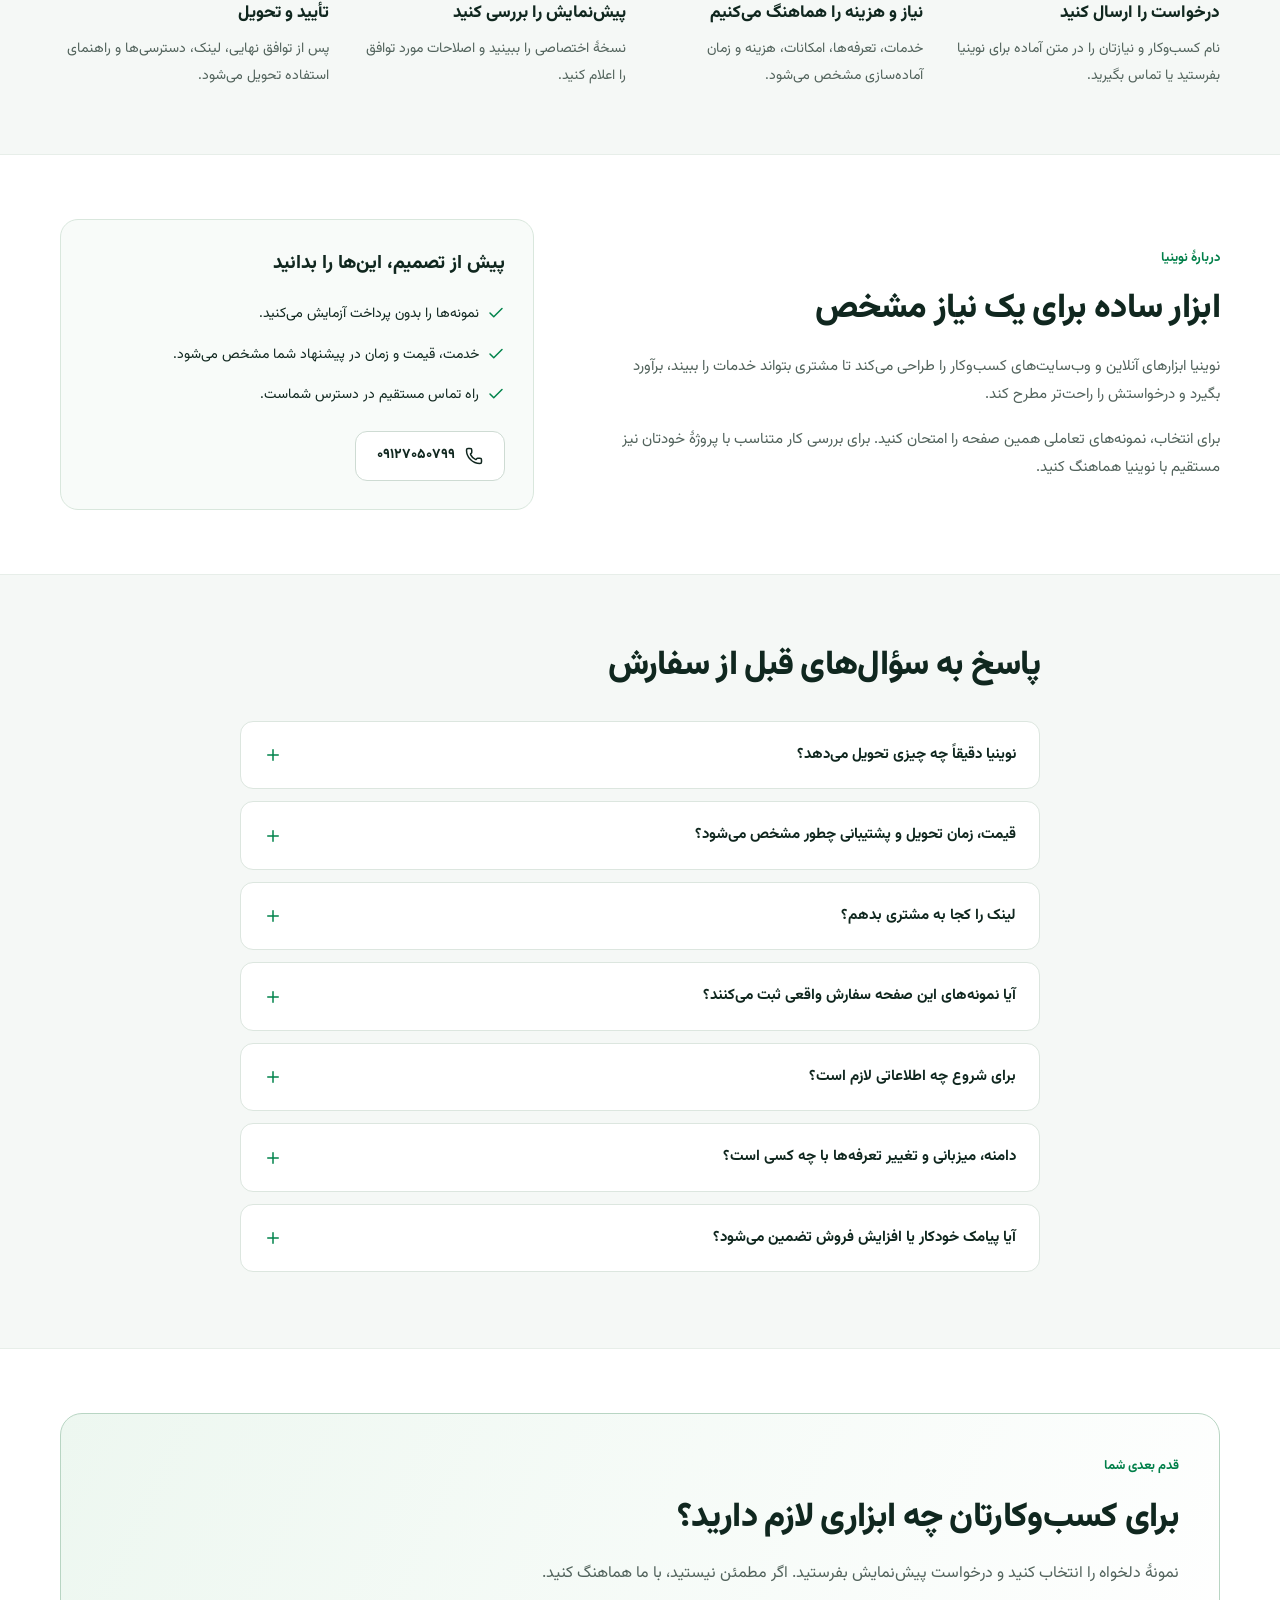
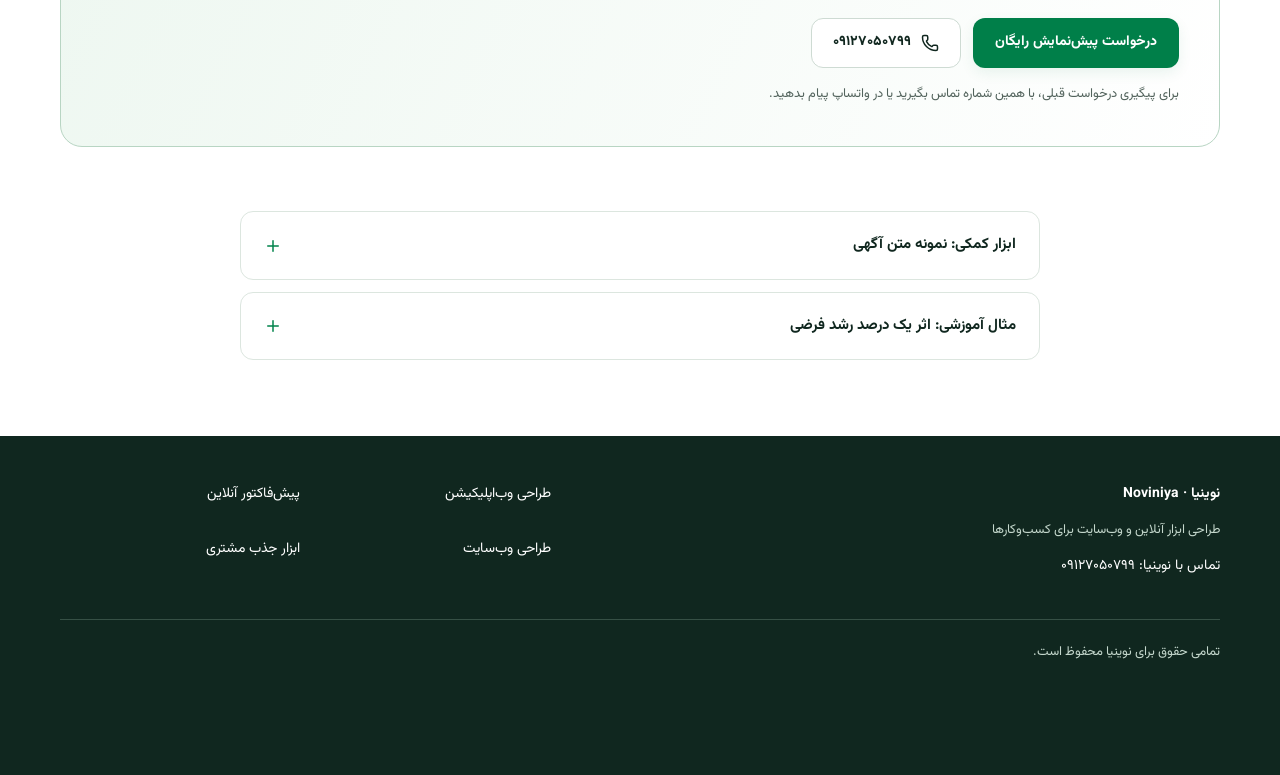
==== commit 7697123b: "UX: implement benchmark-led demo-first homepage" ====
--- a/index.html
+++ b/index.html
@@ -1,219 +1,192 @@
-<!doctype html>
-<html lang="fa" dir="rtl">
-  <head>
-    <meta charset="UTF-8" />
-    <meta name="viewport" content="width=device-width, initial-scale=1.0" />
-    <title>نوینیا | طراحی وب‌اپلیکیشن، وب‌سایت و ابزار جذب مشتری</title>
-    <meta name="description" content="نوینیا برای کسب‌وکارها وب‌اپلیکیشن، سایت، پیش‌فاکتور آنلاین و ابزار جذب مشتری طراحی می‌کند؛ نمونه‌ها را تست کنید و برای بررسی کسب‌وکار درخواست بدهید." />
-    <meta name="robots" content="index,follow,max-image-preview:large,max-snippet:-1,max-video-preview:-1" />
-    <meta name="theme-color" content="#00A859" />
-    <link rel="canonical" href="https://noviniya.ir/" />
-    <link rel="icon" href="/favicon.svg" type="image/svg+xml" />
-    <meta property="og:type" content="website" />
-    <meta property="og:url" content="https://noviniya.ir/" />
-    <meta property="og:site_name" content="نوینیا | Noviniya" />
-    <meta property="og:locale" content="fa_IR" />
-    <meta property="og:title" content="نوینیا | وب‌اپلیکیشن فروش و پیش‌فاکتور آنلاین" />
-    <meta property="og:description" content="راهکارهای دیجیتال فروش، پیش‌فاکتور آنلاین و جذب مشتری برای کسب‌وکارها." />
-    <meta name="twitter:card" content="summary" />
-    <meta name="twitter:title" content="نوینیا | وب‌اپلیکیشن فروش و پیش‌فاکتور آنلاین" />
-    <meta name="twitter:description" content="راهکارهای دیجیتال فروش، پیش‌فاکتور آنلاین و جذب مشتری برای کسب‌وکارها." />
-    <script type="application/ld+json">
-    {
-      "@context": "https://schema.org",
-      "@graph": [
-        {
-          "@type": "Organization",
-          "@id": "https://noviniya.ir/#organization",
-          "name": "نوینیا",
-          "alternateName": "Noviniya",
-          "url": "https://noviniya.ir/",
-          "description": "طراحی راهکارهای دیجیتال فروش، وب‌اپلیکیشن‌های تعاملی، پیش‌فاکتور آنلاین و ابزارهای جذب مشتری برای کسب‌وکارها",
-          "areaServed": {"@type":"Country","name":"Iran"}
-        },
-        {
-          "@type": "WebSite",
-          "@id": "https://noviniya.ir/#website",
-          "url": "https://noviniya.ir/",
-          "name": "نوینیا",
-          "alternateName": "Noviniya",
-          "inLanguage": "fa-IR",
-          "publisher": {"@id":"https://noviniya.ir/#organization"}
-        },
-        {
-          "@type": "Service",
-          "@id": "https://noviniya.ir/#service",
-          "name": "طراحی وب‌اپلیکیشن فروش و سیستم جذب مشتری",
-          "serviceType": "طراحی وب‌اپلیکیشن، پیش‌فاکتور آنلاین، طراحی سایت و راهکارهای دیجیتال فروش",
-          "provider": {"@id":"https://noviniya.ir/#organization"},
-          "areaServed": {"@type":"Country","name":"Iran"},
-          "url": "https://noviniya.ir/"
-        }
-      ]
-    }
-    </script>
-    <link rel="preconnect" href="https://fonts.googleapis.com">
-    <link rel="preconnect" href="https://fonts.gstatic.com" crossorigin>
-    <link href="https://fonts.googleapis.com/css2?family=Vazirmatn:wght@300;400;500;600;700;800;900&display=swap" rel="stylesheet">
+<!doctype html>
+<html lang="fa" dir="rtl">
+  <head>
+    <meta charset="UTF-8" />
+    <meta name="viewport" content="width=device-width, initial-scale=1.0" />
+    <title>نوینیا | وب‌اپلیکیشن، وب‌سایت و ابزارهای فروش</title>
+    <meta name="description" content="نوینیا وب‌اپلیکیشن، وب‌سایت و ابزارهای دیجیتال اختصاصی می‌سازد تا معرفی خدمات، تصمیم‌گیری مشتری، دریافت درخواست و مسیر سفارش ساده‌تر و منظم‌تر شود." />
+    <meta name="robots" content="index,follow,max-image-preview:large,max-snippet:-1,max-video-preview:-1" />
+    <meta name="theme-color" content="#00A859" />
+    <link rel="canonical" href="https://noviniya.ir/" />
+    <link rel="icon" href="/favicon.svg" type="image/svg+xml" />
+    <meta property="og:type" content="website" />
+    <meta property="og:url" content="https://noviniya.ir/" />
+    <meta property="og:site_name" content="نوینیا | Noviniya" />
+    <meta property="og:locale" content="fa_IR" />
+    <meta property="og:title" content="نوینیا | وب‌اپلیکیشن فروش و پیش‌فاکتور آنلاین" />
+    <meta property="og:description" content="راهکارهای دیجیتال فروش، پیش‌فاکتور آنلاین و جذب مشتری برای کسب‌وکارها." />
+    <meta name="twitter:card" content="summary" />
+    <meta name="twitter:title" content="نوینیا | وب‌اپلیکیشن فروش و پیش‌فاکتور آنلاین" />
+    <meta name="twitter:description" content="راهکارهای دیجیتال فروش، پیش‌فاکتور آنلاین و جذب مشتری برای کسب‌وکارها." />
+    <script type="application/ld+json">
+    {
+      "@context": "https://schema.org",
+      "@graph": [
+        {
+          "@type": "Organization",
+          "@id": "https://noviniya.ir/#organization",
+          "name": "نوینیا",
+          "alternateName": "Noviniya",
+          "url": "https://noviniya.ir/",
+          "description": "طراحی راهکارهای دیجیتال فروش، وب‌اپلیکیشن‌های تعاملی، پیش‌فاکتور آنلاین و ابزارهای جذب مشتری برای کسب‌وکارها",
+          "areaServed": {"@type":"Country","name":"Iran"}
+        },
+        {
+          "@type": "WebSite",
+          "@id": "https://noviniya.ir/#website",
+          "url": "https://noviniya.ir/",
+          "name": "نوینیا",
+          "alternateName": "Noviniya",
+          "inLanguage": "fa-IR",
+          "publisher": {"@id":"https://noviniya.ir/#organization"}
+        },
+        {
+          "@type": "Service",
+          "@id": "https://noviniya.ir/#service",
+          "name": "طراحی وب‌اپلیکیشن فروش و سیستم جذب مشتری",
+          "serviceType": "طراحی وب‌اپلیکیشن، پیش‌فاکتور آنلاین، طراحی سایت و راهکارهای دیجیتال فروش",
+          "provider": {"@id":"https://noviniya.ir/#organization"},
+          "areaServed": {"@type":"Country","name":"Iran"},
+          "url": "https://noviniya.ir/"
+        }
+      ]
+    }
+    </script>
+    <link rel="preconnect" href="https://fonts.googleapis.com">
+    <link rel="preconnect" href="https://fonts.gstatic.com" crossorigin>
+    <link href="https://fonts.googleapis.com/css2?family=Vazirmatn:wght@300;400;500;600;700;800;900&display=swap" rel="stylesheet">
+    
+    
+    <script type="module" crossorigin src="/assets/index-ecGLWiBo.js"></script>
+    <link rel="stylesheet" crossorigin href="/assets/index-C4qz4Bbu.css">
+  
     
-    
-  
-    <style>
-      :root{--nvx-green:#00a859;--nvx-green-dark:#087f4f;--nvx-ink:#17211b;--nvx-muted:#637168;--nvx-line:#e4ebe6;--nvx-soft:#f5faf7}
-      html{scroll-behavior:smooth}
-      body{margin:0}
-      #samples,#plans,#process,#faq,#contact{scroll-margin-top:92px}
-      #root .site-header,
-      #root main > .hero{display:none!important}
-      .nvx-shell{font-family:Vazirmatn,Tahoma,Arial,sans-serif;color:var(--nvx-ink);background:#fff;direction:rtl}
-      .nvx-wrap{max-width:1180px;margin:0 auto;padding:0 22px}
-      .nvx-head{position:sticky;top:0;z-index:90;background:rgba(255,255,255,.96);backdrop-filter:blur(14px);border-bottom:1px solid var(--nvx-line)}
-      .nvx-head-row{min-height:72px;display:flex;align-items:center;justify-content:space-between;gap:18px}
-      .nvx-brand{display:flex;align-items:center;gap:10px;color:var(--nvx-ink);text-decoration:none}
-      .nvx-mark{width:40px;height:40px;border-radius:13px;background:var(--nvx-green);display:grid;place-items:center;color:#fff;font-weight:900;font-size:21px;box-shadow:0 8px 24px rgba(0,168,89,.18)}
-      .nvx-brand-copy b{display:block;font-size:18px;line-height:1.3}
-      .nvx-brand-copy small{display:block;color:var(--nvx-muted);font-size:11px;margin-top:2px}
-      .nvx-nav{display:flex;gap:22px;align-items:center}
-      .nvx-nav a{color:#48534d;text-decoration:none;font-size:13px;font-weight:700}
-      .nvx-nav a:hover{color:var(--nvx-green-dark)}
-      .nvx-call{display:inline-flex;align-items:center;gap:7px;text-decoration:none;color:#fff;background:var(--nvx-green);padding:10px 15px;border-radius:12px;font-weight:800;font-size:13px}
-      .nvx-hero{padding:72px 0 52px;background:linear-gradient(180deg,#fff 0%,#f7fbf8 100%);border-bottom:1px solid var(--nvx-line)}
-      .nvx-hero-grid{display:grid;grid-template-columns:minmax(0,1.25fr) minmax(300px,.75fr);gap:48px;align-items:center}
-      .nvx-eyebrow{display:inline-flex;align-items:center;gap:8px;padding:7px 11px;border-radius:999px;background:#eaf8f0;color:var(--nvx-green-dark);font-size:12px;font-weight:900;margin-bottom:18px}
-      .nvx-eyebrow:before{content:"";width:8px;height:8px;border-radius:50%;background:var(--nvx-green)}
-      .nvx-hero h1{font-size:clamp(34px,5vw,58px);line-height:1.42;letter-spacing:-1.3px;margin:0 0 20px;font-weight:950}
-      .nvx-hero h1 em{font-style:normal;color:var(--nvx-green-dark)}
-      .nvx-lead{font-size:17px;line-height:2;color:#536158;max-width:760px;margin:0}
-      .nvx-actions{display:flex;flex-wrap:wrap;gap:12px;margin-top:28px}
-      .nvx-btn{display:inline-flex;align-items:center;justify-content:center;gap:8px;min-height:48px;padding:0 20px;border-radius:14px;text-decoration:none;font-size:14px;font-weight:900;border:1px solid transparent}
-      .nvx-btn.primary{background:var(--nvx-green);color:#fff;box-shadow:0 10px 28px rgba(0,168,89,.2)}
-      .nvx-btn.secondary{background:#fff;color:var(--nvx-ink);border-color:#d9e3dd}
-      .nvx-trust{display:flex;flex-wrap:wrap;gap:16px;margin:23px 0 0;padding:0;list-style:none;color:#536158;font-size:12px;font-weight:700}
-      .nvx-trust li{display:flex;align-items:center;gap:7px}
-      .nvx-trust li:before{content:"✓";width:20px;height:20px;border-radius:50%;display:grid;place-items:center;background:#eaf8f0;color:var(--nvx-green-dark);font-weight:950}
-      .nvx-flow{background:#fff;border:1px solid var(--nvx-line);border-radius:26px;padding:26px;box-shadow:0 24px 60px rgba(23,33,27,.07)}
-      .nvx-flow > span{display:block;color:var(--nvx-green-dark);font-size:12px;font-weight:900;margin-bottom:8px}
-      .nvx-flow h2{font-size:22px;line-height:1.55;margin:0 0 18px}
-      .nvx-flow-list{display:grid;gap:10px}
-      .nvx-flow-item{display:flex;align-items:center;gap:12px;padding:13px 14px;border-radius:15px;background:var(--nvx-soft);border:1px solid #eaf0ec}
-      .nvx-flow-num{width:30px;height:30px;border-radius:10px;background:#fff;color:var(--nvx-green-dark);display:grid;place-items:center;font-weight:950;border:1px solid #dfe9e2;flex:0 0 auto}
-      .nvx-flow-item b{font-size:13px}
-      .nvx-flow-note{margin:15px 0 0;font-size:12px;line-height:1.9;color:var(--nvx-muted)}
-      .nvx-services{padding:38px 0 52px;background:#fff}
-      .nvx-services-head{display:flex;justify-content:space-between;gap:20px;align-items:end;margin-bottom:18px}
-      .nvx-services h2{font-size:26px;margin:0 0 5px}
-      .nvx-services-head p{margin:0;color:var(--nvx-muted);font-size:13px}
-      .nvx-cards{display:grid;grid-template-columns:repeat(4,1fr);gap:14px}
-      .nvx-card{display:block;text-decoration:none;color:var(--nvx-ink);padding:19px;border-radius:18px;border:1px solid var(--nvx-line);background:#fff;transition:.2s ease}
-      .nvx-card:hover{transform:translateY(-2px);box-shadow:0 14px 30px rgba(23,33,27,.07);border-color:#cfe2d6}
-      .nvx-card strong{display:block;font-size:15px;margin-bottom:8px}
-      .nvx-card p{margin:0;color:var(--nvx-muted);font-size:12px;line-height:1.9}
-      .nvx-card span{display:inline-block;margin-top:11px;color:var(--nvx-green-dark);font-size:12px;font-weight:900}
-      @media(max-width:900px){
-        .nvx-nav{display:none}
-        .nvx-hero{padding-top:48px}
-        .nvx-hero-grid{grid-template-columns:1fr;gap:28px}
-        .nvx-flow{max-width:620px}
-        .nvx-cards{grid-template-columns:repeat(2,1fr)}
-      }
-      @media(max-width:560px){
-        .nvx-wrap{padding:0 16px}
-        .nvx-head-row{min-height:64px}
-        .nvx-brand-copy small{display:none}
-        .nvx-call{padding:9px 12px;font-size:12px}
-        .nvx-hero{padding:38px 0 34px}
-        .nvx-hero h1{font-size:32px;line-height:1.48;letter-spacing:-.6px}
-        .nvx-lead{font-size:15px;line-height:1.95}
-        .nvx-actions{display:grid;grid-template-columns:1fr;margin-top:22px}
-        .nvx-btn{width:auto}
-        .nvx-trust{gap:10px 14px}
-        .nvx-flow{padding:20px;border-radius:22px}
-        .nvx-services{padding-top:30px}
-        .nvx-services-head{display:block}
-        .nvx-cards{grid-template-columns:1fr}
-      }
-    </style>
-  </head>
+  <style id="nvx-style">
+:root{--nvx-green:#00a859;--nvx-green-dark:#087f4f;--nvx-ink:#17211b;--nvx-muted:#667269;--nvx-line:#e4ebe6;--nvx-soft:#f6faf7;--nvx-navy:#13241a}
+html{scroll-behavior:smooth}body{margin:0}#samples,#plans,#process,#faq,#contact{scroll-margin-top:90px}
+#root .site-header,#root main>.hero{display:none!important}
+.nvx-shell{font-family:Vazirmatn,Tahoma,Arial,sans-serif;color:var(--nvx-ink);background:#fff;direction:rtl}
+.nvx-wrap{max-width:1180px;margin:0 auto;padding:0 22px}
+.nvx-head{position:sticky;top:0;z-index:90;background:rgba(255,255,255,.95);backdrop-filter:blur(14px);border-bottom:1px solid var(--nvx-line)}
+.nvx-head-row{min-height:72px;display:flex;align-items:center;justify-content:space-between;gap:18px}
+.nvx-brand{display:flex;align-items:center;gap:10px;color:var(--nvx-ink);text-decoration:none}.nvx-mark{width:40px;height:40px;border-radius:13px;background:var(--nvx-green);display:grid;place-items:center;color:#fff;font-weight:950;font-size:21px;box-shadow:0 8px 24px rgba(0,168,89,.18)}.nvx-brand-copy b{display:block;font-size:18px}.nvx-brand-copy small{display:block;color:var(--nvx-muted);font-size:11px;margin-top:2px}.nvx-nav{display:flex;gap:22px;align-items:center}.nvx-nav a{color:#4b5750;text-decoration:none;font-size:13px;font-weight:800}.nvx-nav a:hover{color:var(--nvx-green-dark)}.nvx-call{display:inline-flex;align-items:center;justify-content:center;text-decoration:none;color:#fff;background:var(--nvx-green);padding:10px 15px;border-radius:12px;font-weight:900;font-size:13px}
+.nvx-hero{padding:68px 0 38px;background:radial-gradient(circle at 80% 10%,rgba(0,168,89,.08),transparent 30%),linear-gradient(180deg,#fff 0%,#f8fbf9 100%);border-bottom:1px solid var(--nvx-line)}
+.nvx-hero-grid{display:grid;grid-template-columns:minmax(0,1.05fr) minmax(340px,.95fr);gap:46px;align-items:center}
+.nvx-badge{display:inline-flex;align-items:center;gap:8px;padding:7px 11px;border-radius:999px;background:#eaf8f0;color:var(--nvx-green-dark);font-size:12px;font-weight:950;margin-bottom:18px}.nvx-badge:before{content:"";width:8px;height:8px;border-radius:50%;background:var(--nvx-green)}
+.nvx-hero h1{font-size:clamp(36px,5.1vw,60px);line-height:1.42;letter-spacing:-1.5px;margin:0 0 20px;font-weight:950}.nvx-hero h1 em{font-style:normal;color:var(--nvx-green-dark)}
+.nvx-lead{font-size:17px;line-height:2;color:#526057;max-width:750px;margin:0}.nvx-actions{display:flex;flex-wrap:wrap;gap:12px;margin-top:28px}.nvx-btn{display:inline-flex;align-items:center;justify-content:center;gap:8px;min-height:48px;padding:0 20px;border-radius:14px;text-decoration:none;font-size:14px;font-weight:950;border:1px solid transparent;cursor:pointer}.nvx-btn.primary{background:var(--nvx-green);color:#fff;box-shadow:0 10px 28px rgba(0,168,89,.2)}.nvx-btn.secondary{background:#fff;color:var(--nvx-ink);border-color:#d9e3dd}
+.nvx-microproof{display:flex;flex-wrap:wrap;gap:14px 18px;margin:23px 0 0;padding:0;list-style:none;color:#56645b;font-size:12px;font-weight:800}.nvx-microproof li{display:flex;align-items:center;gap:7px}.nvx-microproof li:before{content:"✓";width:20px;height:20px;border-radius:50%;display:grid;place-items:center;background:#eaf8f0;color:var(--nvx-green-dark);font-weight:950}
+.nvx-browser{background:#fff;border:1px solid #dfe7e2;border-radius:24px;box-shadow:0 28px 70px rgba(20,37,27,.10);overflow:hidden}.nvx-browser-top{display:flex;align-items:center;gap:7px;padding:13px 16px;border-bottom:1px solid var(--nvx-line);background:#fbfcfb}.nvx-browser-top i{width:9px;height:9px;border-radius:50%;background:#d9e0dc}.nvx-browser-url{margin-right:8px;flex:1;border:1px solid #e7ece9;background:#fff;border-radius:9px;padding:5px 10px;color:#859088;font-size:10px;direction:ltr;text-align:left}.nvx-demo{padding:24px}.nvx-demo-kicker{font-size:11px;color:var(--nvx-green-dark);font-weight:950}.nvx-demo h2{font-size:22px;margin:7px 0 4px}.nvx-demo p{font-size:12px;color:var(--nvx-muted);line-height:1.9;margin:0 0 18px}.nvx-field{display:block;margin:13px 0}.nvx-field span{display:flex;justify-content:space-between;gap:12px;font-size:12px;font-weight:850;margin-bottom:7px}.nvx-demo select,.nvx-demo input[type=range]{width:100%;box-sizing:border-box}.nvx-demo select{padding:11px 12px;border-radius:11px;border:1px solid #dfe7e2;background:#fff;font-family:inherit}.nvx-demo input[type=range]{accent-color:var(--nvx-green)}.nvx-result{margin-top:16px;padding:16px;border-radius:15px;background:#f0faf4;border:1px solid #d8eee0;display:flex;align-items:end;justify-content:space-between;gap:14px}.nvx-result span{font-size:11px;color:#617067}.nvx-result strong{font-size:25px;color:var(--nvx-green-dark)}.nvx-result small{font-size:11px}.nvx-demo-note{display:block;margin-top:9px;color:#7b877f;font-size:10px;line-height:1.8}
+.nvx-proofstrip{padding:18px 0;border-bottom:1px solid var(--nvx-line);background:#fff}.nvx-proofstrip-row{display:grid;grid-template-columns:repeat(4,1fr);gap:10px}.nvx-proofitem{padding:11px 13px;text-align:center;font-size:12px;font-weight:900;color:#415048;border-left:1px solid #edf1ee}.nvx-proofitem:last-child{border-left:0}
+.nvx-section{padding:64px 0}.nvx-section.alt{background:var(--nvx-soft)}.nvx-heading{max-width:760px;margin-bottom:28px}.nvx-heading .nvx-kicker{color:var(--nvx-green-dark);font-weight:950;font-size:12px}.nvx-heading h2{font-size:32px;line-height:1.55;margin:7px 0 8px}.nvx-heading p{margin:0;color:var(--nvx-muted);line-height:1.95;font-size:14px}
+.nvx-demo-cards{display:grid;grid-template-columns:repeat(3,1fr);gap:16px}.nvx-demo-card{padding:22px;border-radius:20px;border:1px solid var(--nvx-line);background:#fff;display:flex;flex-direction:column;min-height:180px}.nvx-demo-card b{font-size:17px}.nvx-demo-card p{color:var(--nvx-muted);font-size:13px;line-height:1.9;flex:1}.nvx-link{color:var(--nvx-green-dark);font-size:12px;font-weight:950;text-decoration:none}
+.nvx-journey{display:grid;grid-template-columns:repeat(3,1fr);gap:16px}.nvx-journey-card{padding:24px;border:1px solid var(--nvx-line);border-radius:20px;background:#fff}.nvx-journey-num{width:34px;height:34px;border-radius:11px;display:grid;place-items:center;background:#eaf8f0;color:var(--nvx-green-dark);font-weight:950;margin-bottom:14px}.nvx-journey-card h3{margin:0 0 8px;font-size:18px}.nvx-journey-card p{margin:0;color:var(--nvx-muted);font-size:13px;line-height:1.95}
+.nvx-case{display:grid;grid-template-columns:.8fr 1.2fr;gap:28px;align-items:start}.nvx-case-note{background:var(--nvx-navy);color:#fff;border-radius:24px;padding:28px}.nvx-case-note span{font-size:11px;color:#a7d9bc;font-weight:900}.nvx-case-note h2{font-size:28px;line-height:1.55;margin:8px 0 10px}.nvx-case-note p{margin:0;color:#d8e3dc;line-height:1.95;font-size:13px}.nvx-case-grid{display:grid;grid-template-columns:repeat(2,1fr);gap:14px}.nvx-case-step{background:#fff;border:1px solid var(--nvx-line);border-radius:18px;padding:20px}.nvx-case-step small{display:block;color:var(--nvx-green-dark);font-weight:950;margin-bottom:5px}.nvx-case-step b{font-size:14px;line-height:1.8}
+.nvx-solutions{display:grid;grid-template-columns:repeat(4,1fr);gap:14px}.nvx-solution{display:block;text-decoration:none;color:var(--nvx-ink);padding:20px;border-radius:18px;border:1px solid var(--nvx-line);background:#fff;transition:.2s}.nvx-solution:hover{transform:translateY(-2px);box-shadow:0 14px 30px rgba(23,33,27,.07)}.nvx-solution strong{display:block;font-size:15px;margin-bottom:8px}.nvx-solution p{margin:0;color:var(--nvx-muted);font-size:12px;line-height:1.9}.nvx-solution span{display:inline-block;margin-top:11px;color:var(--nvx-green-dark);font-size:12px;font-weight:950}
+@media(max-width:900px){.nvx-nav{display:none}.nvx-hero-grid{grid-template-columns:1fr;gap:30px}.nvx-browser{max-width:680px}.nvx-demo-cards,.nvx-journey{grid-template-columns:1fr}.nvx-case{grid-template-columns:1fr}.nvx-solutions{grid-template-columns:repeat(2,1fr)}.nvx-proofstrip-row{grid-template-columns:repeat(2,1fr)}}
+@media(max-width:560px){.nvx-wrap{padding:0 16px}.nvx-head-row{min-height:64px}.nvx-brand-copy small{display:none}.nvx-call{padding:9px 11px;font-size:11px}.nvx-hero{padding:38px 0 28px}.nvx-hero h1{font-size:32px;line-height:1.5;letter-spacing:-.5px}.nvx-lead{font-size:15px}.nvx-actions{display:grid;grid-template-columns:1fr}.nvx-microproof{gap:10px 12px}.nvx-demo{padding:19px}.nvx-section{padding:48px 0}.nvx-heading h2{font-size:26px}.nvx-solutions{grid-template-columns:1fr}.nvx-proofstrip-row{grid-template-columns:1fr 1fr}.nvx-proofitem{border-left:0}.nvx-case-grid{grid-template-columns:1fr}}
+</style>
+</head>
   <body class="bg-gray-50 text-gray-900 font-sans antialiased">
 
     <div class="nvx-shell">
-      <header class="nvx-head">
-        <div class="nvx-wrap nvx-head-row">
-          <a class="nvx-brand" href="#nvx-top" aria-label="نوینیا، ابتدای صفحه">
-            <span class="nvx-mark">ن</span>
-            <span class="nvx-brand-copy"><b>نوینیا</b><small>راهکار دیجیتال فروش برای کسب‌وکار</small></span>
-          </a>
-          <nav class="nvx-nav" aria-label="منوی اصلی">
-            <a href="#samples">نمونه‌ها</a>
-            <a href="#plans">خدمات</a>
-            <a href="#process">مراحل سفارش</a>
-            <a href="#faq">پرسش‌ها</a>
-          </nav>
-          <a class="nvx-call" href="tel:09127050799">تماس و مشاوره</a>
-        </div>
-      </header>
+<header class="nvx-head"><div class="nvx-wrap nvx-head-row">
+<a class="nvx-brand" href="#nvx-top" aria-label="نوینیا، ابتدای صفحه"><span class="nvx-mark">ن</span><span class="nvx-brand-copy"><b>نوینیا</b><small>راهکار دیجیتال برای مسیر فروش</small></span></a>
+<nav class="nvx-nav" aria-label="منوی اصلی"><a href="#nvx-demos">دموها</a><a href="#nvx-journey">مسئله‌ها</a><a href="#nvx-solutions">راهکارها</a><a href="#process">مراحل همکاری</a><a href="#faq">پرسش‌ها</a></nav>
+<a class="nvx-call" href="#contact">بررسی کسب‌وکار من</a>
+</div></header>
 
-      <section id="nvx-top" class="nvx-hero">
-        <div class="nvx-wrap nvx-hero-grid">
-          <div>
-            <span class="nvx-eyebrow">ساده، قابل تست، متناسب با کسب‌وکار شما</span>
-            <h1>وب‌اپلیکیشن، وب‌سایت و ابزارهای دیجیتال برای <em>جذب مشتری و ساده‌تر شدن سفارش</em></h1>
-            <p class="nvx-lead">برای کسب‌وکار شما یک مسیر آنلاین روشن می‌سازیم تا مشتری خدمات را سریع بفهمد، در صورت نیاز قیمت یا استعلام بگیرد، درخواستش را ثبت کند و راحت‌تر برای خرید یا مشاوره اقدام کند.</p>
-            <div class="nvx-actions">
-              <a class="nvx-btn primary" href="#samples">نمونه‌های قابل تست را ببینید</a>
-              <a class="nvx-btn secondary" href="#contact">بررسی رایگان کسب‌وکار من</a>
-            </div>
-            <ul class="nvx-trust">
-              <li>دموی قابل تست قبل از تصمیم</li>
-              <li>طراحی مناسب موبایل</li>
-              <li>هزینه و محدوده کار قبل از شروع مشخص</li>
-            </ul>
-          </div>
-          <aside class="nvx-flow" aria-label="مسیر تبدیل بازدیدکننده به درخواست">
-            <span>کاری که ابزار شما برای مشتری انجام می‌دهد</span>
-            <h2>از ورود کاربر تا یک درخواست روشن</h2>
-            <div class="nvx-flow-list">
-              <div class="nvx-flow-item"><span class="nvx-flow-num">۱</span><b>خدمت شما را سریع می‌فهمد</b></div>
-              <div class="nvx-flow-item"><span class="nvx-flow-num">۲</span><b>گزینه مناسب را انتخاب می‌کند</b></div>
-              <div class="nvx-flow-item"><span class="nvx-flow-num">۳</span><b>قیمت، استعلام یا اطلاعات لازم را می‌گیرد</b></div>
-              <div class="nvx-flow-item"><span class="nvx-flow-num">۴</span><b>برای تماس، سفارش یا ادامه خرید اقدام می‌کند</b></div>
-            </div>
-            <p class="nvx-flow-note">نوع این مسیر بر اساس کسب‌وکار شما تعیین می‌شود؛ از سایت معرفی خدمات تا محاسبه‌گر قیمت، رزرو، فرم سفارش یا ابزار اختصاصی.</p>
-          </aside>
-        </div>
-      </section>
+<section id="nvx-top" class="nvx-hero"><div class="nvx-wrap nvx-hero-grid">
+<div>
+<span class="nvx-badge">وب‌اپلیکیشن · وب‌سایت · ابزارهای فروش</span>
+<h1>مسیر آنلاین کسب‌وکارتان را از <em>بازدید تا سفارش</em>، ساده‌تر کنید.</h1>
+<p class="nvx-lead">نوینیا وب‌اپلیکیشن، وب‌سایت و ابزارهای دیجیتال اختصاصی می‌سازد تا خدماتتان را حرفه‌ای‌تر ارائه کنید، مشتری راحت‌تر تصمیم بگیرد و درخواست‌ها و سفارش‌ها منظم‌تر وارد فرآیند فروش شوند.</p>
+<div class="nvx-actions"><a class="nvx-btn primary" href="#nvx-demos">مشاهده دموهای واقعی</a><a class="nvx-btn secondary" href="#contact">بررسی کسب‌وکار من</a></div>
+<ul class="nvx-microproof"><li>دموی قابل تست قبل از تصمیم</li><li>طراحی موبایل‌فرست</li><li>هزینه و محدوده کار قبل از شروع روشن</li></ul>
+</div>
 
-      <section class="nvx-services" aria-labelledby="nvx-services-title">
-        <div class="nvx-wrap">
-          <div class="nvx-services-head">
-            <div><h2 id="nvx-services-title">چه چیزی برای شما می‌سازیم؟</h2><p>هر خدمت یک مسئله مشخص از مسیر فروش یا ارتباط با مشتری را حل می‌کند.</p></div>
-          </div>
-          <div class="nvx-cards">
-            <a class="nvx-card" href="/services/web-app/"><strong>وب‌اپلیکیشن اختصاصی</strong><p>مشتری انتخاب می‌کند، اطلاعات وارد می‌کند و بدون نصب برنامه یک کار مشخص را انجام می‌دهد.</p><span>جزئیات خدمت ←</span></a>
-            <a class="nvx-card" href="/services/online-quote/"><strong>پیش‌فاکتور و محاسبه قیمت</strong><p>مشتری قبل از تماس اطلاعات لازم را وارد می‌کند و یک برآورد اولیه می‌گیرد.</p><span>جزئیات خدمت ←</span></a>
-            <a class="nvx-card" href="/services/website-design/"><strong>طراحی سایت کسب‌وکار</strong><p>خدمات شما روشن معرفی می‌شود و هر نیاز مهم، مسیر و صفحه مشخص خودش را دارد.</p><span>جزئیات خدمت ←</span></a>
-            <a class="nvx-card" href="/services/customer-acquisition/"><strong>مسیر جذب و ثبت مشتری</strong><p>ورودی از گوگل، شبکه اجتماعی یا تبلیغ به یک اقدام مشخص مثل تماس یا ثبت درخواست می‌رسد.</p><span>جزئیات خدمت ←</span></a>
-          </div>
-        </div>
-      </section>
-    </div>
-    <div id="root">
-      <main style="font-family:Vazirmatn,Arial,sans-serif;max-width:960px;margin:0 auto;padding:48px 20px;line-height:1.9">
-        <h1>طراحی وب‌اپلیکیشن و سیستم جذب مشتری برای کسب‌وکارها</h1>
-        <p>نوینیا برای کسب‌وکارهایی طراحی شده که می‌خواهند بازدیدکننده را سریع‌تر به سرنخ فروش تبدیل کنند. راهکارها شامل وب‌اپلیکیشن اختصاصی، محاسبه قیمت و پیش‌فاکتور آنلاین، طراحی سایت و صفحات فروش و ابزارهای جذب مشتری است.</p>
-        <p>به‌جای اینکه مشتری فقط اطلاعات را ببیند، می‌تواند با ابزارهای تعاملی قیمت تقریبی بگیرد، درخواست ثبت کند، مسیر مناسب خدمت را پیدا کند و برای ادامه خرید یا مشاوره اقدام کند. ساختار هر راهکار بر اساس نوع کسب‌وکار و فرآیند فروش آن تنظیم می‌شود.</p>
-        <nav aria-label="خدمات نوینیا">
-          <ul>
-            <li><a href="/services/web-app/">طراحی وب‌اپلیکیشن اختصاصی</a></li>
-            <li><a href="/services/online-quote/">پیش‌فاکتور آنلاین و محاسبه قیمت</a></li>
-            <li><a href="/services/website-design/">طراحی سایت کسب‌وکار</a></li>
-            <li><a href="/services/customer-acquisition/">سیستم جذب مشتری آنلاین</a></li>
-          </ul>
-        </nav>
-        <h2>راهکار مناسب کسب‌وکار شما چیست؟</h2>
-        <p>اگر مشتری قبل از تماس نیاز به محاسبه قیمت، انتخاب خدمت، ثبت مشخصات یا دیدن نمونه دارد، وب‌اپلیکیشن و ابزار تعاملی می‌تواند مسیر تصمیم‌گیری را کوتاه‌تر کند. اگر هدف اصلی دیده‌شدن در گوگل و معرفی خدمات است، ساختار چندصفحه‌ای و سئوشده اهمیت بیشتری دارد. نوینیا این دو مسیر را بر اساس نیاز واقعی کسب‌وکار ترکیب می‌کند.</p>
-      </main>
-    </div>
-    <script type="module" src="/src/main.tsx"></script>
-  </body>
-</html>
+<div class="nvx-browser" aria-label="دموی تعاملی محاسبه قیمت">
+<div class="nvx-browser-top"><i></i><i></i><i></i><span class="nvx-browser-url">demo.noviniya.ir / estimate</span></div>
+<div class="nvx-demo">
+<span class="nvx-demo-kicker">دموی زنده — همین‌جا امتحان کنید</span>
+<h2>برآورد اولیه خدمت</h2><p>نوع خدمت و مقدار را تغییر دهید تا نتیجه نمونه همان لحظه به‌روزرسانی شود.</p>
+<label class="nvx-field"><span><b>نوع خدمت</b><small id="nvx-service-label">بازسازی و دکوراسیون</small></span><select id="nvx-service"><option value="3">بازسازی و دکوراسیون</option><option value="1.6">نظافت و خدمات منزل</option><option value="2.2">باربری و اسباب‌کشی</option><option value="1.1">خدمات زیبایی</option></select></label>
+<label class="nvx-field"><span><b>مقدار نمونه</b><small><span id="nvx-unit-value">۸۵</span> واحد</small></span><input id="nvx-unit" type="range" min="40" max="200" step="5" value="85"></label>
+<div class="nvx-result"><span>برآورد نمایشی</span><strong><span id="nvx-total">۲۵۵</span> <small>میلیون تومان</small></strong></div>
+<small class="nvx-demo-note">این مبلغ واقعی نیست و فقط برای نمایش عملکرد ابزار است؛ نسخه نهایی با فرمول و تعرفه کسب‌وکار شما تنظیم می‌شود.</small>
+<div class="nvx-actions" style="margin-top:16px"><a class="nvx-btn secondary" style="width:100%;box-sizing:border-box" href="#samples">دیدن دموهای کامل</a></div>
+</div></div>
+</div></section>
+
+<div class="nvx-proofstrip"><div class="nvx-wrap nvx-proofstrip-row">
+<div class="nvx-proofitem">وب‌اپلیکیشن اختصاصی</div><div class="nvx-proofitem">طراحی مناسب موبایل</div><div class="nvx-proofitem">اتصال به مسیر فروش</div><div class="nvx-proofitem">پشتیبانی پس از انتشار</div>
+</div></div>
+
+<section id="nvx-demos" class="nvx-section"><div class="nvx-wrap">
+<div class="nvx-heading"><span class="nvx-kicker">اول ببینید، بعد تصمیم بگیرید</span><h2>سه تجربه‌ای که مشتری شما می‌تواند همین امروز آنلاین انجام دهد</h2><p>به‌جای توضیح طولانی درباره امکانات، عملکرد را ببینید. نمونه‌های کامل‌تر کمی پایین‌تر در همین صفحه قابل تست هستند.</p></div>
+<div class="nvx-demo-cards">
+<article class="nvx-demo-card"><b>محاسبه قیمت</b><p>مشتری قبل از تماس چند گزینه را انتخاب می‌کند و یک برآورد اولیه می‌بیند؛ اطلاعات لازم برای ادامه گفتگو هم روشن‌تر می‌شود.</p><a class="nvx-link" href="#samples">امتحان دمو ←</a></article>
+<article class="nvx-demo-card"><b>انتخاب خدمت</b><p>به‌جای سردرگمی بین چند خدمت، کاربر با چند سؤال کوتاه به گزینه مناسب‌تر هدایت می‌شود.</p><a class="nvx-link" href="#samples">شروع نمونه ←</a></article>
+<article class="nvx-demo-card"><b>ثبت سفارش یا درخواست</b><p>قبل از تماس فروش، اطلاعات ضروری مشتری جمع می‌شود تا پیگیری بعدی سریع‌تر و منظم‌تر باشد.</p><a class="nvx-link" href="#samples">مشاهده مسیر ←</a></article>
+</div></div></section>
+
+<section id="nvx-journey" class="nvx-section alt"><div class="nvx-wrap">
+<div class="nvx-heading"><span class="nvx-kicker">کجای مسیر مشتری شما نیاز به تجربه بهتری دارد؟</span><h2>ما فقط «سایت» نمی‌سازیم؛ بخش‌های مختلف مسیر مشتری را ساده‌تر می‌کنیم.</h2></div>
+<div class="nvx-journey">
+<article class="nvx-journey-card"><span class="nvx-journey-num">۱</span><h3>جذب و معرفی</h3><p>سایت، Landing Page و صفحات خدمت برای اینکه مشتری سریع‌تر بفهمد چه کاری برایش انجام می‌دهید.</p></article>
+<article class="nvx-journey-card"><span class="nvx-journey-num">۲</span><h3>تصمیم‌گیری و قیمت</h3><p>انتخاب خدمت، محاسبه قیمت، پیش‌فاکتور و فرم هوشمند برای کم‌کردن ابهام قبل از تماس.</p></article>
+<article class="nvx-journey-card"><span class="nvx-journey-num">۳</span><h3>سفارش و پیگیری</h3><p>ثبت درخواست، نوبت‌دهی، سفارش و اتصال به فرآیند داخلی برای اینکه سرنخ‌ها منظم‌تر وارد فروش شوند.</p></article>
+</div></div></section>
+
+<section class="nvx-section"><div class="nvx-wrap nvx-case">
+<div class="nvx-case-note"><span>نمونه سناریوی قابل پیاده‌سازی</span><h2>از «قیمت چنده؟» تا یک درخواست کامل‌تر</h2><p>این سناریو نمونه‌ای از نوع مسئله‌ای است که می‌توان با ابزارهای نوینیا حل کرد؛ ادعای نتیجه یک پروژه واقعی یا عدد تضمینی نیست.</p></div>
+<div class="nvx-case-grid">
+<div class="nvx-case-step"><small>مسئله</small><b>مشتری برای یک برآورد اولیه مجبور است تماس بگیرد و چند سؤال تکراری بپرسد.</b></div>
+<div class="nvx-case-step"><small>راهکار</small><b>یک ابزار انتخاب خدمت و محاسبه قیمت متناسب با قواعد کسب‌وکار طراحی می‌شود.</b></div>
+<div class="nvx-case-step"><small>تجربه مشتری</small><b>کاربر اطلاعات لازم را وارد می‌کند، گزینه مناسب را می‌بیند و درخواستش را ثبت می‌کند.</b></div>
+<div class="nvx-case-step"><small>نتیجه فرآیندی</small><b>درخواست با اطلاعات کامل‌تری به تیم فروش می‌رسد و گفت‌وگوی بعدی از نقطه روشن‌تری شروع می‌شود.</b></div>
+</div></div></section>
+
+<section id="nvx-solutions" class="nvx-section alt"><div class="nvx-wrap">
+<div class="nvx-heading"><span class="nvx-kicker">راهکارها</span><h2>بسته به مسئله، ابزار مناسب را انتخاب می‌کنیم.</h2><p>لازم نیست از قبل بدانید سایت، وب‌اپ یا محاسبه‌گر کدام بهتر است؛ در بررسی اولیه مسیر مناسب مشخص می‌شود.</p></div>
+<div class="nvx-solutions">
+<a class="nvx-solution" href="/services/web-app/"><strong>وب‌اپلیکیشن اختصاصی</strong><p>برای تعامل، انتخاب، رزرو، ثبت اطلاعات یا انجام یک فرآیند مشخص.</p><span>جزئیات خدمت ←</span></a>
+<a class="nvx-solution" href="/services/online-quote/"><strong>پیش‌فاکتور و محاسبه قیمت</strong><p>برای اینکه مشتری قبل از تماس، برآورد اولیه و مسیر روشن‌تری داشته باشد.</p><span>جزئیات خدمت ←</span></a>
+<a class="nvx-solution" href="/services/website-design/"><strong>طراحی سایت کسب‌وکار</strong><p>برای معرفی حرفه‌ای خدمات، سئو و تبدیل بازدیدکننده به اقدام مشخص.</p><span>جزئیات خدمت ←</span></a>
+<a class="nvx-solution" href="/services/customer-acquisition/"><strong>مسیر جذب و ثبت مشتری</strong><p>برای اتصال ورودی گوگل، شبکه اجتماعی یا تبلیغ به درخواست و پیگیری فروش.</p><span>جزئیات خدمت ←</span></a>
+</div></div></section>
+</div>
+<script id="nvx-demo-script">
+(function(){
+function fa(n){return Number(n).toLocaleString('fa-IR')}
+function update(){
+var s=document.getElementById('nvx-service'),u=document.getElementById('nvx-unit'),t=document.getElementById('nvx-total'),uv=document.getElementById('nvx-unit-value'),sl=document.getElementById('nvx-service-label');
+if(!s||!u||!t||!uv||!sl)return;
+var factor=parseFloat(s.value||'3'),units=parseInt(u.value||'85',10);
+uv.textContent=fa(units);t.textContent=fa(Math.round(units*factor));sl.textContent=s.options[s.selectedIndex].text;
+}
+document.addEventListener('input',function(e){if(e.target&&((e.target).id==='nvx-service'||(e.target).id==='nvx-unit'))update()});
+document.addEventListener('change',function(e){if(e.target&&(e.target).id==='nvx-service')update()});
+update();
+})();
+</script>
+<div id="root">
+      <main style="font-family:Vazirmatn,Arial,sans-serif;max-width:960px;margin:0 auto;padding:48px 20px;line-height:1.9">
+        <h1>طراحی وب‌اپلیکیشن و سیستم جذب مشتری برای کسب‌وکارها</h1>
+        <p>نوینیا برای کسب‌وکارهایی طراحی شده که می‌خواهند بازدیدکننده را سریع‌تر به سرنخ فروش تبدیل کنند. راهکارها شامل وب‌اپلیکیشن اختصاصی، محاسبه قیمت و پیش‌فاکتور آنلاین، طراحی سایت و صفحات فروش و ابزارهای جذب مشتری است.</p>
+        <p>به‌جای اینکه مشتری فقط اطلاعات را ببیند، می‌تواند با ابزارهای تعاملی قیمت تقریبی بگیرد، درخواست ثبت کند، مسیر مناسب خدمت را پیدا کند و برای ادامه خرید یا مشاوره اقدام کند. ساختار هر راهکار بر اساس نوع کسب‌وکار و فرآیند فروش آن تنظیم می‌شود.</p>
+        <nav aria-label="خدمات نوینیا">
+          <ul>
+            <li><a href="/services/web-app/">طراحی وب‌اپلیکیشن اختصاصی</a></li>
+            <li><a href="/services/online-quote/">پیش‌فاکتور آنلاین و محاسبه قیمت</a></li>
+            <li><a href="/services/website-design/">طراحی سایت کسب‌وکار</a></li>
+            <li><a href="/services/customer-acquisition/">سیستم جذب مشتری آنلاین</a></li>
+          </ul>
+        </nav>
+        <h2>راهکار مناسب کسب‌وکار شما چیست؟</h2>
+        <p>اگر مشتری قبل از تماس نیاز به محاسبه قیمت، انتخاب خدمت، ثبت مشخصات یا دیدن نمونه دارد، وب‌اپلیکیشن و ابزار تعاملی می‌تواند مسیر تصمیم‌گیری را کوتاه‌تر کند. اگر هدف اصلی دیده‌شدن در گوگل و معرفی خدمات است، ساختار چندصفحه‌ای و سئوشده اهمیت بیشتری دارد. نوینیا این دو مسیر را بر اساس نیاز واقعی کسب‌وکار ترکیب می‌کند.</p>
+      </main>
+    </div>+
+  </body>
+</html>
--- a/assets/index-C4qz4Bbu.css
+++ b/assets/index-C4qz4Bbu.css
@@ -0,0 +1 @@
+.customer-site{--green:#007f49;--dark:#10271f;--muted:#52635c;color:var(--dark);background:#fff;font-size:16px;line-height:1.9}.customer-site *{box-sizing:border-box}.customer-site a{color:inherit;text-decoration:none}.customer-site button,.customer-site a,.customer-site input,.customer-site select,.customer-site textarea,.customer-site summary{-webkit-tap-highlight-color:transparent}.customer-site button,.customer-site summary{cursor:pointer}.customer-site :focus-visible{outline-offset:4px;outline:3px solid #008b54}.customer-site .container{width:min(1160px,100% - 48px);margin-inline:auto}.customer-site .narrow{max-width:800px}.customer-site section[id],.customer-site main[id]{scroll-margin-top:95px}.customer-site h1,.customer-site h2,.customer-site h3,.customer-site p{margin:0}.customer-site h2{letter-spacing:-.7px;font-size:clamp(24px,3vw,34px);font-weight:850;line-height:1.6}.customer-site h3{font-size:19px;font-weight:800;line-height:1.65}.customer-site p{color:var(--muted)}.customer-site ul{margin:0;padding:0;list-style:none}.customer-site .eyebrow{color:var(--green);margin-bottom:12px;font-size:13px;font-weight:700;display:block}.customer-site .primary,.customer-site .secondary{text-align:center;border:1px solid #0000;border-radius:12px;justify-content:center;align-items:center;gap:10px;min-height:48px;padding:12px 21px;font-size:14px;font-weight:750;line-height:1.7;transition:background .15s,border-color .15s;display:inline-flex}.customer-site .primary{background:var(--green);color:#fff;box-shadow:0 5px 14px #007f4915}.customer-site .primary:hover{background:#00673c}.customer-site .secondary{color:var(--dark);background:#fff;border-color:#cedbd3}.customer-site .secondary:hover{background:#f0f7f3;border-color:#86b79c}.customer-site .full{width:100%}.customer-site .muted{color:var(--muted);font-weight:400}.customer-site .skip-link{z-index:100;background:#fff;padding:12px;position:fixed;top:-100px;right:20px}.customer-site .skip-link:focus{top:10px}.site-header{z-index:40;background:#fffffffa;border-bottom:1px solid #e3ebe6;position:sticky;top:0}.header-row{align-items:center;gap:24px;min-height:80px;display:flex}.brand{flex-shrink:0;align-items:center;gap:10px;display:flex}.brand-mark{color:#fff;background:#008b54;border-radius:13px;place-items:center;width:42px;height:42px;font-size:26px;font-weight:900;display:grid}.brand b{font-size:24px;font-weight:900;line-height:1.2;display:block}.brand small{color:#52635c;font-size:11px;display:block}.desktop-nav{gap:25px;margin-inline:auto;font-size:14px;font-weight:600;display:flex}.desktop-nav a:hover{color:var(--green)}.header-contact{border:1px solid #dae5dd;border-radius:10px;align-items:center;gap:8px;padding:8px 15px;font-size:14px;font-weight:700;display:flex}.menu-toggle{background:0 0;border:none;padding:8px;display:none}.mobile-nav{display:none}.hero{background:linear-gradient(120deg,#f1f8f4 0%,#fff 65%);border-bottom:1px solid #e3ebe6;padding:68px 0 60px}.hero-grid{grid-template-columns:1.4fr 1fr;align-items:center;gap:65px;display:grid}.hero h1{letter-spacing:-1.4px;margin-bottom:20px;font-size:clamp(30px,3.5vw,46px);font-weight:900;line-height:1.55}.hero h1 em{color:var(--green);font-style:normal}.hero-copy>p{max-width:640px;font-size:17px;line-height:2.1}.hero-copy strong{color:#274338;font-weight:750}.hero-actions{flex-wrap:wrap;gap:12px;margin-top:28px;display:flex}.hero-notes{color:#52635c;flex-wrap:wrap;gap:18px;font-size:12px;display:flex;margin-top:22px!important}.hero-notes li{align-items:center;gap:5px;display:flex}.hero-notes svg{width:15px;color:var(--green)}.hero-product{background:#fff;border:1px solid #d8e6dc;border-radius:24px;overflow:hidden;transform:rotate(-1deg);box-shadow:0 24px 65px #1e653d10}.product-top{background:#f8fbf9;border-bottom:1px solid #e3ebe6;align-items:center;gap:7px;padding:17px 20px;font-size:12px;font-weight:650;display:flex}.product-dot{background:#008b54;border-radius:50%;width:7px;height:7px}.sample-badge{color:#27643e;background:#e5f3ea;border-radius:20px;margin-inline-start:auto;padding:2px 9px;font-size:10px}.product-body{padding:28px}.product-icon{width:42px;height:42px;color:var(--green);background:#edf6f0;border-radius:12px;place-items:center;margin-bottom:10px;display:grid}.product-body h2{font-size:23px}.product-body>p{margin:8px 0 24px;font-size:12px}.product-body label{justify-content:space-between;font-size:13px;display:flex}.product-body label b{color:var(--green)}.product-body input[type=range]{width:100%;accent-color:var(--green);margin:15px 0}.sample-total{background:#f2f8f4;border:1px solid #e0eee4;border-radius:13px;margin:8px 0 18px;padding:18px}.sample-total>span{color:#52635c;font-size:12px;display:block}.sample-total strong{color:var(--green);font-size:32px;display:block}.sample-total small{font-size:13px;font-weight:500}.sample-footnote{color:#52635c;margin-top:13px;font-size:11px;line-height:1.9;display:block}.section{padding:64px 0}.tinted{background:#f5f8f6;border-block:1px solid #e7eee9}.section-heading{max-width:780px;margin-bottom:28px}.section-heading p{margin-top:12px;font-size:15px}.sample-choices{flex-wrap:wrap;gap:9px;margin-bottom:24px;display:flex}.sample-choices button{color:#314b3e;background:#fff;border:1px solid #d6e2d9;border-radius:10px;min-height:44px;padding:10px 15px;font-size:13px}.sample-choices button[aria-pressed=true]{color:#006b40;background:#e9f5ed;border-color:#008b54;font-weight:750}.mobile-sample-select{display:none}.demo-start,.sample-request{background:#f8fbf9;border:1px solid #d9e7dd;border-radius:18px;justify-content:space-between;align-items:center;gap:24px;padding:28px;display:flex}.demo-start p,.sample-request p{margin-top:5px;font-size:14px}.sample-request{background:#fff;margin-top:20px}.demo-panel{border:1px solid #d9e7dd;border-radius:18px;overflow:hidden}.demo-notice{background:#edf7f1;padding:18px 24px}.demo-notice b{color:#006d42;font-size:14px}.demo-notice p{margin-top:4px;font-size:13px}.simulator{background:#f5f8f6;padding:18px}.demo-loading{text-align:center;color:#52635c;padding:55px}.simulator input,.simulator select{min-width:0;max-width:100%}.simulator input[type=range]{min-height:32px}.simulator button{min-height:44px}.simulator input:not([type=checkbox]):not([type=range]),.simulator select{min-height:44px;font-size:14px}.plan-grid{grid-template-columns:repeat(3,1fr);gap:20px;display:grid}.plan-card{background:#fff;border:1px solid #dce6df;border-radius:18px;flex-direction:column;padding:28px;display:flex}.plan-card.featured{border-color:#76ac8e;box-shadow:0 7px 24px #09593309}.plan-number{color:#00834b;margin-bottom:16px;font-size:13px;font-weight:800}.plan-card>p{margin:12px 0 18px;font-size:14px}.plan-card ul{gap:12px;margin-bottom:24px;display:grid}.plan-card li{align-items:start;gap:8px;font-size:14px;display:flex}.plan-card li svg{color:#00834b;flex-shrink:0;margin-top:5px}.plan-price{border-top:1px solid #e7eee9;margin-top:auto;padding-top:20px}.plan-price b{font-size:18px}.plan-price p{min-height:80px;margin:9px 0 20px;font-size:13px}.cost-note{max-width:950px;font-size:13px;margin-top:22px!important}.feature-grid{grid-template-columns:repeat(5,1fr);gap:24px;display:grid}.feature>svg{color:#00834b;width:26px;height:26px;margin-bottom:17px}.feature h3{font-size:16px}.feature p{margin-top:9px;font-size:13px}.steps{grid-template-columns:repeat(4,1fr);gap:28px;margin:0;padding:0;list-style:none;display:grid}.steps li>span{color:#007747;border:1px solid #b9d3c3;border-radius:50%;place-items:center;width:37px;height:37px;margin-bottom:16px;font-weight:750;display:grid}.steps h3{font-size:17px}.steps p{margin-top:9px;font-size:14px}.about-grid{grid-template-columns:1.3fr 1fr;align-items:center;gap:70px;display:grid}.about-grid p{margin-top:16px;font-size:15px}.trust-card{background:#f8fbf9;border:1px solid #d9e7dd;border-radius:18px;padding:28px}.trust-card ul{gap:14px;margin:22px 0;display:grid}.trust-card li{gap:8px;font-size:14px;display:flex}.trust-card li svg{color:#00834b;flex-shrink:0;width:18px}.faq-item{background:#fff;border:1px solid #dce6df;border-radius:13px;margin-bottom:12px;overflow:hidden}.faq-item summary{justify-content:space-between;align-items:center;gap:14px;padding:19px 23px;font-size:15px;font-weight:700;list-style:none;display:flex}.faq-item summary::-webkit-details-marker{display:none}.faq-item summary svg{color:#00834b;flex-shrink:0}.faq-item>p{padding:0 23px 23px;font-size:14px}.faq-item .minus{display:none}.faq-item[open] .minus{display:block}.faq-item[open] .plus{display:none}.contact-card{background:linear-gradient(115deg,#edf7f0,#fff);border:1px solid #b8d5c3;border-radius:22px;padding:40px!important}.contact-card p{max-width:750px;margin-top:14px}.contact-followup{font-size:13px}.optional-tools{padding-top:0}.growth-grid,.ad-example{padding:0 24px 24px}.growth-grid{gap:18px;display:grid}.growth-grid label{margin-bottom:8px;font-size:14px;display:block}.growth-grid input[type=range]{accent-color:#00834b;width:100%}.growth-grid input[type=number],.ad-example input,.ad-example textarea{border:1px solid #cdded2;border-radius:9px;width:100%;min-height:44px;padding:10px}.scenario-result b{color:#007747;font-size:28px}.scenario-result span{font-size:12px;display:block}.two-fields{grid-template-columns:1fr 1fr;gap:12px;margin:18px 0;display:grid}.two-fields label{font-size:14px}.ad-example textarea{margin-bottom:12px}.ad-example p{font-size:14px}.site-footer{color:#fff;background:#10271f;padding:45px 0 100px}.footer-grid{grid-template-columns:1.3fr 1fr;gap:30px;font-size:14px;display:grid}.site-footer p{color:#c4d7cc;margin:10px 0;font-size:13px}.site-footer nav{grid-template-columns:1fr 1fr;gap:12px;display:grid}.site-footer a:hover{text-decoration:underline}.footer-grid>p{border-top:1px solid #365045;grid-column:1/-1;padding-top:20px}.sticky-actions{z-index:30;padding:10px 20px max(10px,env(safe-area-inset-bottom));background:#fffffffa;border-top:1px solid #e0e9e3;justify-content:center;gap:12px;display:flex;position:fixed;bottom:0;left:0;right:0;box-shadow:0 -4px 18px #10271f05}.sticky-actions .primary,.sticky-actions .secondary{min-height:43px;padding:9px 24px;font-size:13px}.request-dialog{color:#10271f;background:#fff;border:none;border-radius:20px;width:min(520px,100% - 28px);max-height:calc(100dvh - 32px);margin:auto;padding:0;overflow-y:auto;box-shadow:0 24px 100px #0003}.request-dialog::backdrop{-webkit-backdrop-filter:blur(3px);backdrop-filter:blur(3px);background:#0b211cb3}.dialog-inner{padding:32px}.request-dialog .close-button{color:#385145;background:#f0f6f2;border:0;border-radius:10px;place-items:center;width:40px;height:40px;display:grid;position:absolute;top:16px;left:16px}.request-dialog h2{margin-bottom:12px;padding-left:20px;font-size:24px}.request-dialog .eyebrow{padding-left:35px}.request-dialog p{margin:12px 0;font-size:14px;line-height:1.9}.request-dialog label{margin:16px 0 7px;font-size:14px;font-weight:650;display:block}.request-dialog input,.request-dialog select,.request-dialog textarea{color:#18382a;resize:vertical;background:#fbfdfb;border:1px solid #c8d9ce;border-radius:10px;width:100%;min-height:48px;padding:10px 12px;font-size:16px;line-height:1.8}.request-dialog .form-note{color:#52635c;font-size:12px}.request-dialog .secondary.full{margin-top:10px}.dialog-contact{border-top:1px solid #e2eae5;flex-wrap:wrap;justify-content:center;align-items:center;gap:8px;margin-top:20px;padding-top:20px;font-size:13px;display:flex}.text-button{color:#007747;background:0 0;border:none;padding:8px 0;font-size:14px;text-decoration:underline}.message-preview{font-size:14px!important}@media (width<=1000px){.desktop-nav{gap:14px}.header-row{gap:16px}.hero-grid{gap:30px}.hero h1{font-size:35px}.feature-grid{grid-template-columns:repeat(3,1fr)}.plan-card{padding:22px}}@media (width<=760px){.customer-site .container{width:calc(100% - 32px)}.header-row{gap:10px;min-height:68px}.brand small{font-size:10px}.brand b{font-size:22px}.brand-mark{width:36px;height:36px}.desktop-nav{display:none}.header-contact{margin-inline-start:auto;padding:7px 10px;font-size:12px}.menu-toggle{display:block}.mobile-nav{border-top:1px solid #e3ebe6;grid-template-columns:1fr 1fr;gap:5px;padding:12px 20px;display:grid}.mobile-nav a{border-radius:8px;padding:9px 12px;font-size:14px}.hero{padding:32px 0}.hero-grid{grid-template-columns:1fr;gap:28px}.hero h1{letter-spacing:-.8px;font-size:31px;line-height:1.65}.hero-copy>p{font-size:15px;line-height:2}.hero .eyebrow{font-size:12px}.hero-actions{gap:10px;margin-top:20px}.hero-actions>*{flex:220px}.hero-notes{font-size:11px;gap:9px 14px!important;margin-top:16px!important}.hero-product{justify-self:center;width:100%;max-width:440px;transform:none}.product-body{padding:22px}.section{padding:40px 0}.section-heading{margin-bottom:22px}.customer-site h2{font-size:25px}.section-heading p{font-size:14px}.sample-choices{display:none}.mobile-sample-select{margin-bottom:18px;font-size:14px;font-weight:700;display:block}.mobile-sample-select select{background:#fff;border:1px solid #9fbfa9;border-radius:10px;width:100%;min-height:50px;margin-top:8px;padding:10px;font-size:16px;display:block}.demo-start,.sample-request{flex-direction:column;align-items:stretch;gap:16px;padding:22px}.demo-start h3,.sample-request h3{font-size:18px}.demo-notice{padding:16px}.simulator{padding:8px}.simulator>div{padding:16px}.simulator>div>div:first-child{flex-wrap:wrap;gap:12px}.simulator .flex-1{min-width:0}.simulator input[type=tel]{width:100%;min-width:0}.simulator .flex:has(>input[type=tel]){flex-wrap:wrap}.simulator .flex:has(>input[type=tel])>button{justify-content:center;width:100%}.simulator .text-3xl{font-size:25px}.simulator .text-xs{font-size:13px}.simulator .text-\[10px\],.simulator .text-\[11px\]{font-size:12px}.plan-grid{grid-template-columns:1fr}.plan-price p{min-height:0}.feature-grid{grid-template-columns:1fr 1fr;gap:24px}.steps{grid-template-columns:1fr 1fr;gap:26px 20px}.steps h3{font-size:16px}.steps p{font-size:13px}.about-grid{grid-template-columns:1fr;gap:24px}.faq-item summary{padding:16px;font-size:14px}.faq-item>p{padding:0 16px 18px}.contact-card{padding:24px!important}.optional-tools{padding-top:0}.footer-grid{grid-template-columns:1fr}.site-footer nav{font-size:13px}.sticky-actions{padding:9px 12px max(9px,env(safe-area-inset-bottom));gap:8px}.sticky-actions>*{flex:1}.sticky-actions .primary,.sticky-actions .secondary{padding:10px 9px;font-size:12px}.dialog-inner{padding:26px 20px}.request-dialog h2{font-size:21px}.request-dialog .eyebrow{font-size:11px}.two-fields{grid-template-columns:1fr}.customer-site section[id]{scroll-margin-top:85px}}@media (prefers-reduced-motion:reduce){html{scroll-behavior:auto!important}.customer-site *{transition:none!important}}@layer properties{@supports (((-webkit-hyphens:none)) and (not (margin-trim:inline))) or ((-moz-orient:inline) and (not (color:rgb(from red r g b)))){*,:before,:after,::backdrop{--tw-translate-x:0;--tw-translate-y:0;--tw-translate-z:0;--tw-rotate-x:initial;--tw-rotate-y:initial;--tw-rotate-z:initial;--tw-skew-x:initial;--tw-skew-y:initial;--tw-space-y-reverse:0;--tw-border-style:solid;--tw-gradient-position:initial;--tw-gradient-from:#0000;--tw-gradient-via:#0000;--tw-gradient-to:#0000;--tw-gradient-stops:initial;--tw-gradient-via-stops:initial;--tw-gradient-from-position:0%;--tw-gradient-via-position:50%;--tw-gradient-to-position:100%;--tw-leading:initial;--tw-font-weight:initial;--tw-tracking:initial;--tw-ordinal:initial;--tw-slashed-zero:initial;--tw-numeric-figure:initial;--tw-numeric-spacing:initial;--tw-numeric-fraction:initial;--tw-shadow:0 0 #0000;--tw-shadow-color:initial;--tw-shadow-alpha:100%;--tw-inset-shadow:0 0 #0000;--tw-inset-shadow-color:initial;--tw-inset-shadow-alpha:100%;--tw-ring-color:initial;--tw-ring-shadow:0 0 #0000;--tw-inset-ring-color:initial;--tw-inset-ring-shadow:0 0 #0000;--tw-ring-inset:initial;--tw-ring-offset-width:0px;--tw-ring-offset-color:#fff;--tw-ring-offset-shadow:0 0 #0000;--tw-blur:initial;--tw-brightness:initial;--tw-contrast:initial;--tw-grayscale:initial;--tw-hue-rotate:initial;--tw-invert:initial;--tw-opacity:initial;--tw-saturate:initial;--tw-sepia:initial;--tw-drop-shadow:initial;--tw-drop-shadow-color:initial;--tw-drop-shadow-alpha:100%;--tw-drop-shadow-size:initial;--tw-backdrop-blur:initial;--tw-backdrop-brightness:initial;--tw-backdrop-contrast:initial;--tw-backdrop-grayscale:initial;--tw-backdrop-hue-rotate:initial;--tw-backdrop-invert:initial;--tw-backdrop-opacity:initial;--tw-backdrop-saturate:initial;--tw-backdrop-sepia:initial;--tw-scale-x:1;--tw-scale-y:1;--tw-scale-z:1}}}@layer theme{:root,:host{--font-sans:"IRANSansWeb", "IRANSans", "IranSans", "Vazirmatn", system-ui, -apple-system, sans-serif;--font-mono:ui-monospace, SFMono-Regular, Menlo, Monaco, Consolas, "Liberation Mono", "Courier New", monospace;--color-red-400:oklch(70.4% .191 22.216);--color-red-500:oklch(63.7% .237 25.331);--color-orange-400:oklch(75% .183 55.934);--color-orange-500:oklch(70.5% .213 47.604);--color-amber-50:oklch(98.7% .022 95.277);--color-amber-200:oklch(92.4% .12 95.746);--color-amber-300:oklch(87.9% .169 91.605);--color-amber-400:oklch(82.8% .189 84.429);--color-amber-500:oklch(76.9% .188 70.08);--color-amber-600:oklch(66.6% .179 58.318);--color-amber-700:oklch(55.5% .163 48.998);--color-yellow-300:oklch(90.5% .182 98.111);--color-yellow-400:oklch(85.2% .199 91.936);--color-yellow-500:oklch(79.5% .184 86.047);--color-emerald-50:oklch(97.9% .021 166.113);--color-emerald-100:oklch(95% .052 163.051);--color-emerald-200:oklch(90.5% .093 164.15);--color-emerald-300:oklch(84.5% .143 164.978);--color-emerald-400:oklch(76.5% .177 163.223);--color-emerald-500:oklch(69.6% .17 162.48);--color-emerald-700:oklch(50.8% .118 165.612);--color-emerald-800:oklch(43.2% .095 166.913);--color-emerald-950:oklch(26.2% .051 172.552);--color-teal-200:oklch(91% .096 180.426);--color-teal-300:oklch(85.5% .138 181.071);--color-teal-400:oklch(77.7% .152 181.912);--color-teal-500:oklch(70.4% .14 182.503);--color-teal-900:oklch(38.6% .063 188.416);--color-cyan-50:oklch(98.4% .019 200.873);--color-cyan-200:oklch(91.7% .08 205.041);--color-cyan-500:oklch(71.5% .143 215.221);--color-cyan-600:oklch(60.9% .126 221.723);--color-cyan-700:oklch(52% .105 223.128);--color-sky-300:oklch(82.8% .111 230.318);--color-sky-400:oklch(74.6% .16 232.661);--color-sky-500:oklch(68.5% .169 237.323);--color-indigo-400:oklch(67.3% .182 276.935);--color-indigo-500:oklch(58.5% .233 277.117);--color-indigo-600:oklch(51.1% .262 276.966);--color-violet-300:oklch(81.1% .111 293.571);--color-violet-400:oklch(70.2% .183 293.541);--color-violet-500:oklch(60.6% .25 292.717);--color-purple-50:oklch(97.7% .014 308.299);--color-purple-200:oklch(90.2% .063 306.703);--color-purple-500:oklch(62.7% .265 303.9);--color-purple-600:oklch(55.8% .288 302.321);--color-pink-50:oklch(97.1% .014 343.198);--color-pink-200:oklch(89.9% .061 343.231);--color-pink-500:oklch(65.6% .241 354.308);--color-pink-600:oklch(59.2% .249 .584);--color-rose-200:oklch(89.2% .058 10.001);--color-rose-300:oklch(81% .117 11.638);--color-rose-400:oklch(71.2% .194 13.428);--color-rose-500:oklch(64.5% .246 16.439);--color-slate-400:oklch(70.4% .04 256.788);--color-slate-700:oklch(37.2% .044 257.287);--color-slate-800:oklch(27.9% .041 260.031);--color-slate-900:oklch(20.8% .042 265.755);--color-slate-950:oklch(12.9% .042 264.695);--color-gray-50:oklch(98.5% .002 247.839);--color-gray-100:oklch(96.7% .003 264.542);--color-gray-200:oklch(92.8% .006 264.531);--color-gray-300:oklch(87.2% .01 258.338);--color-gray-400:oklch(70.7% .022 261.325);--color-gray-500:oklch(55.1% .027 264.364);--color-gray-600:oklch(44.6% .03 256.802);--color-gray-700:oklch(37.3% .034 259.733);--color-gray-800:oklch(27.8% .033 256.848);--color-gray-900:oklch(21% .034 264.665);--color-gray-950:oklch(13% .028 261.692);--color-neutral-100:oklch(97% 0 none);--color-neutral-200:oklch(92.2% 0 none);--color-neutral-300:oklch(87% 0 none);--color-neutral-400:oklch(70.8% 0 none);--color-neutral-500:oklch(55.6% 0 none);--color-neutral-600:oklch(43.9% 0 none);--color-neutral-700:oklch(37.1% 0 none);--color-neutral-800:oklch(26.9% 0 none);--color-neutral-900:oklch(20.5% 0 none);--color-neutral-950:oklch(14.5% 0 none);--color-black:#000;--color-white:#fff;--spacing:.25rem;--container-sm:24rem;--container-md:28rem;--container-lg:32rem;--container-xl:36rem;--container-2xl:42rem;--container-3xl:48rem;--container-4xl:56rem;--container-7xl:80rem;--text-xs:.75rem;--text-xs--line-height:calc(1 / .75);--text-sm:.875rem;--text-sm--line-height:calc(1.25 / .875);--text-base:1rem;--text-base--line-height:calc(1.5 / 1);--text-lg:1.125rem;--text-lg--line-height:calc(1.75 / 1.125);--text-xl:1.25rem;--text-xl--line-height:calc(1.75 / 1.25);--text-2xl:1.5rem;--text-2xl--line-height:calc(2 / 1.5);--text-3xl:1.875rem;--text-3xl--line-height:calc(2.25 / 1.875);--text-4xl:2.25rem;--text-4xl--line-height:calc(2.5 / 2.25);--text-5xl:3rem;--text-5xl--line-height:1;--font-weight-normal:400;--font-weight-medium:500;--font-weight-semibold:600;--font-weight-bold:700;--font-weight-black:900;--tracking-tight:-.025em;--tracking-wider:.05em;--leading-tight:1.25;--leading-snug:1.375;--leading-relaxed:1.625;--radius-md:.375rem;--radius-lg:.5rem;--radius-xl:.75rem;--radius-2xl:1rem;--radius-3xl:1.5rem;--drop-shadow-xl:0 9px 7px #0000001a;--animate-ping:ping 1s cubic-bezier(0, 0, .2, 1) infinite;--animate-pulse:pulse 2s cubic-bezier(.4, 0, .6, 1) infinite;--animate-bounce:bounce 1s infinite;--blur-xs:4px;--blur-sm:8px;--blur-md:12px;--default-transition-duration:.15s;--default-transition-timing-function:cubic-bezier(.4, 0, .2, 1);--default-font-family:var(--font-sans);--default-mono-font-family:var(--font-mono)}}@layer base{*,:after,:before,::backdrop{box-sizing:border-box;border:0 solid;margin:0;padding:0}::file-selector-button{box-sizing:border-box;border:0 solid;margin:0;padding:0}html,:host{-webkit-text-size-adjust:100%;tab-size:4;line-height:1.5;font-family:var(--default-font-family,-apple-system, BlinkMacSystemFont, "Segoe UI", Roboto, "Helvetica Neue", "Noto Sans", Arial, sans-serif, "Apple Color Emoji", "Segoe UI Emoji", "Segoe UI Symbol", "Noto Color Emoji");font-feature-settings:var(--default-font-feature-settings,normal);font-variation-settings:var(--default-font-variation-settings,normal);-webkit-tap-highlight-color:transparent}hr{height:0;color:inherit;border-top-width:1px}abbr:where([title]){-webkit-text-decoration:underline dotted;text-decoration:underline dotted}h1,h2,h3,h4,h5,h6{font-size:inherit;font-weight:inherit}a{color:inherit;-webkit-text-decoration:inherit;-webkit-text-decoration:inherit;-webkit-text-decoration:inherit;-webkit-text-decoration:inherit;text-decoration:inherit}b,strong{font-weight:bolder}code,kbd,samp,pre{font-family:var(--default-mono-font-family,ui-monospace, SFMono-Regular, Menlo, Monaco, Consolas, "Liberation Mono", "Courier New", monospace);font-feature-settings:var(--default-mono-font-feature-settings,normal);font-variation-settings:var(--default-mono-font-variation-settings,normal);font-size:1em}small{font-size:80%}sub,sup{vertical-align:baseline;font-size:75%;line-height:0;position:relative}sub{bottom:-.25em}sup{top:-.5em}table{text-indent:0;border-color:inherit;border-collapse:collapse}:-moz-focusring:where(:not(iframe)){outline:auto}progress{vertical-align:baseline}summary{display:list-item}ol,ul,menu{list-style:none}img,svg,video,canvas,audio,iframe,embed,object{vertical-align:middle;display:block}img,video{max-width:100%;height:auto}button,input,select,optgroup,textarea{font:inherit;font-feature-settings:inherit;font-variation-settings:inherit;letter-spacing:inherit;color:inherit;opacity:1;background-color:#0000;border-radius:0}::file-selector-button{font:inherit;font-feature-settings:inherit;font-variation-settings:inherit;letter-spacing:inherit;color:inherit;opacity:1;background-color:#0000;border-radius:0}:where(select:is([multiple],[size])) optgroup{font-weight:bolder}:where(select:is([multiple],[size])) optgroup option{padding-inline-start:20px}::file-selector-button{margin-inline-end:4px}::placeholder{opacity:1}@supports (not ((-webkit-appearance:-apple-pay-button))) or (contain-intrinsic-size:1px){::placeholder{color:currentColor}@supports (color:color-mix(in lab, red, red)){::placeholder{color:color-mix(in oklab, currentcolor 50%, transparent)}}}textarea{resize:vertical}::-webkit-search-decoration{-webkit-appearance:none}::-webkit-date-and-time-value{min-height:1lh;text-align:inherit}::-webkit-datetime-edit{display:inline-flex}::-webkit-datetime-edit-fields-wrapper{padding:0}::-webkit-datetime-edit{padding-block:0}::-webkit-datetime-edit-year-field{padding-block:0}::-webkit-datetime-edit-month-field{padding-block:0}::-webkit-datetime-edit-day-field{padding-block:0}::-webkit-datetime-edit-hour-field{padding-block:0}::-webkit-datetime-edit-minute-field{padding-block:0}::-webkit-datetime-edit-second-field{padding-block:0}::-webkit-datetime-edit-millisecond-field{padding-block:0}::-webkit-datetime-edit-meridiem-field{padding-block:0}::-webkit-calendar-picker-indicator{line-height:1}:-moz-ui-invalid{box-shadow:none}button,input:where([type=button],[type=reset],[type=submit]){appearance:button}::file-selector-button{appearance:button}::-webkit-inner-spin-button{height:auto}::-webkit-outer-spin-button{height:auto}[hidden]:where(:not([hidden=until-found])){display:none!important}*{font-family:IRANSansWeb,IRANSans,IranSans,Vazirmatn,system-ui,-apple-system,sans-serif}body{font-family:var(--font-sans);color:#111827;background-color:#f9fafb}html{scroll-behavior:smooth}::-webkit-scrollbar{width:6px;height:6px}::-webkit-scrollbar-track{background:#f1f5f9}::-webkit-scrollbar-thumb{background:#cbd5e1;border-radius:9999px}::-webkit-scrollbar-thumb:hover{background:#94a3b8}}@layer components;@layer utilities{.pointer-events-none{pointer-events:none}.absolute{position:absolute}.fixed{position:fixed}.relative{position:relative}.static{position:static}.sticky{position:sticky}.inset-0{inset:0}.top-0{top:0}.top-1\/2{top:50%}.top-5{top:calc(var(--spacing) * 5)}.top-20{top:calc(var(--spacing) * 20)}.right-3{right:calc(var(--spacing) * 3)}.right-6{right:calc(var(--spacing) * 6)}.bottom-0{bottom:0}.bottom-6{bottom:calc(var(--spacing) * 6)}.left-4{left:calc(var(--spacing) * 4)}.left-5{left:calc(var(--spacing) * 5)}.z-10{z-index:10}.z-30{z-index:30}.z-40{z-index:40}.z-50{z-index:50}.col-span-2{grid-column:span 2/span 2}.container{width:100%}@media (width>=40rem){.container{max-width:40rem}}@media (width>=48rem){.container{max-width:48rem}}@media (width>=64rem){.container{max-width:64rem}}@media (width>=80rem){.container{max-width:80rem}}@media (width>=96rem){.container{max-width:96rem}}.mx-auto{margin-inline:auto}.my-3{margin-block:calc(var(--spacing) * 3)}.my-6{margin-block:calc(var(--spacing) * 6)}.mt-0\.5{margin-top:calc(var(--spacing) * .5)}.mt-1{margin-top:var(--spacing)}.mt-2{margin-top:calc(var(--spacing) * 2)}.mt-2\.5{margin-top:calc(var(--spacing) * 2.5)}.mt-3{margin-top:calc(var(--spacing) * 3)}.mt-4{margin-top:calc(var(--spacing) * 4)}.mt-5{margin-top:calc(var(--spacing) * 5)}.mt-6{margin-top:calc(var(--spacing) * 6)}.mt-8{margin-top:calc(var(--spacing) * 8)}.mt-10{margin-top:calc(var(--spacing) * 10)}.mt-12{margin-top:calc(var(--spacing) * 12)}.mr-1\.5{margin-right:calc(var(--spacing) * 1.5)}.mb-1{margin-bottom:var(--spacing)}.mb-1\.5{margin-bottom:calc(var(--spacing) * 1.5)}.mb-2{margin-bottom:calc(var(--spacing) * 2)}.mb-3{margin-bottom:calc(var(--spacing) * 3)}.mb-4{margin-bottom:calc(var(--spacing) * 4)}.mb-5{margin-bottom:calc(var(--spacing) * 5)}.mb-6{margin-bottom:calc(var(--spacing) * 6)}.mb-8{margin-bottom:calc(var(--spacing) * 8)}.mb-10{margin-bottom:calc(var(--spacing) * 10)}.mb-12{margin-bottom:calc(var(--spacing) * 12)}.ml-2{margin-left:calc(var(--spacing) * 2)}.line-clamp-1{-webkit-line-clamp:1;-webkit-box-orient:vertical;display:-webkit-box;overflow:hidden}.block{display:block}.contents{display:contents}.flex{display:flex}.grid{display:grid}.hidden{display:none}.inline-flex{display:inline-flex}.h-1\.5{height:calc(var(--spacing) * 1.5)}.h-2{height:calc(var(--spacing) * 2)}.h-2\.5{height:calc(var(--spacing) * 2.5)}.h-3{height:calc(var(--spacing) * 3)}.h-3\.5{height:calc(var(--spacing) * 3.5)}.h-4{height:calc(var(--spacing) * 4)}.h-5{height:calc(var(--spacing) * 5)}.h-6{height:calc(var(--spacing) * 6)}.h-7{height:calc(var(--spacing) * 7)}.h-8{height:calc(var(--spacing) * 8)}.h-9{height:calc(var(--spacing) * 9)}.h-10{height:calc(var(--spacing) * 10)}.h-12{height:calc(var(--spacing) * 12)}.h-16{height:calc(var(--spacing) * 16)}.h-18{height:calc(var(--spacing) * 18)}.h-20{height:calc(var(--spacing) * 20)}.h-28{height:calc(var(--spacing) * 28)}.h-44{height:calc(var(--spacing) * 44)}.h-auto{height:auto}.h-full{height:100%}.max-h-48{max-height:calc(var(--spacing) * 48)}.max-h-72{max-height:calc(var(--spacing) * 72)}.max-h-\[90vh\]{max-height:90vh}.max-h-\[92vh\]{max-height:92vh}.min-h-screen{min-height:100vh}.w-1{width:var(--spacing)}.w-2{width:calc(var(--spacing) * 2)}.w-2\.5{width:calc(var(--spacing) * 2.5)}.w-3{width:calc(var(--spacing) * 3)}.w-3\.5{width:calc(var(--spacing) * 3.5)}.w-4{width:calc(var(--spacing) * 4)}.w-5{width:calc(var(--spacing) * 5)}.w-6{width:calc(var(--spacing) * 6)}.w-7{width:calc(var(--spacing) * 7)}.w-8{width:calc(var(--spacing) * 8)}.w-9{width:calc(var(--spacing) * 9)}.w-10{width:calc(var(--spacing) * 10)}.w-12{width:calc(var(--spacing) * 12)}.w-16{width:calc(var(--spacing) * 16)}.w-20{width:calc(var(--spacing) * 20)}.w-28{width:calc(var(--spacing) * 28)}.w-full{width:100%}.max-w-2xl{max-width:var(--container-2xl)}.max-w-3xl{max-width:var(--container-3xl)}.max-w-4xl{max-width:var(--container-4xl)}.max-w-7xl{max-width:var(--container-7xl)}.max-w-lg{max-width:var(--container-lg)}.max-w-md{max-width:var(--container-md)}.max-w-none{max-width:none}.max-w-sm{max-width:var(--container-sm)}.max-w-xl{max-width:var(--container-xl)}.flex-1{flex:1}.shrink-0{flex-shrink:0}.-translate-y-1\/2{--tw-translate-y:calc(calc(1 / 2 * 100%) * -1);translate:var(--tw-translate-x) var(--tw-translate-y)}.rotate-180{rotate:180deg}.transform{transform:var(--tw-rotate-x,) var(--tw-rotate-y,) var(--tw-rotate-z,) var(--tw-skew-x,) var(--tw-skew-y,)}.animate-bounce{animation:var(--animate-bounce)}.animate-ping{animation:var(--animate-ping)}.animate-pulse{animation:var(--animate-pulse)}.cursor-pointer{cursor:pointer}.appearance-none{appearance:none}.grid-cols-1{grid-template-columns:repeat(1,minmax(0,1fr))}.grid-cols-2{grid-template-columns:repeat(2,minmax(0,1fr))}.grid-cols-3{grid-template-columns:repeat(3,minmax(0,1fr))}.flex-col{flex-direction:column}.flex-wrap{flex-wrap:wrap}.place-items-center{place-items:center}.items-baseline{align-items:baseline}.items-center{align-items:center}.items-start{align-items:flex-start}.justify-between{justify-content:space-between}.justify-center{justify-content:center}.justify-end{justify-content:flex-end}.justify-start{justify-content:flex-start}.gap-1{gap:var(--spacing)}.gap-1\.5{gap:calc(var(--spacing) * 1.5)}.gap-2{gap:calc(var(--spacing) * 2)}.gap-2\.5{gap:calc(var(--spacing) * 2.5)}.gap-3{gap:calc(var(--spacing) * 3)}.gap-4{gap:calc(var(--spacing) * 4)}.gap-6{gap:calc(var(--spacing) * 6)}.gap-7{gap:calc(var(--spacing) * 7)}.gap-8{gap:calc(var(--spacing) * 8)}.gap-10{gap:calc(var(--spacing) * 10)}:where(.space-y-1>:not(:last-child)){--tw-space-y-reverse:0;margin-block-start:calc(var(--spacing) * var(--tw-space-y-reverse));margin-block-end:calc(var(--spacing) * calc(1 - var(--tw-space-y-reverse)))}:where(.space-y-1\.5>:not(:last-child)){--tw-space-y-reverse:0;margin-block-start:calc(calc(var(--spacing) * 1.5) * var(--tw-space-y-reverse));margin-block-end:calc(calc(var(--spacing) * 1.5) * calc(1 - var(--tw-space-y-reverse)))}:where(.space-y-2>:not(:last-child)){--tw-space-y-reverse:0;margin-block-start:calc(calc(var(--spacing) * 2) * var(--tw-space-y-reverse));margin-block-end:calc(calc(var(--spacing) * 2) * calc(1 - var(--tw-space-y-reverse)))}:where(.space-y-2\.5>:not(:last-child)){--tw-space-y-reverse:0;margin-block-start:calc(calc(var(--spacing) * 2.5) * var(--tw-space-y-reverse));margin-block-end:calc(calc(var(--spacing) * 2.5) * calc(1 - var(--tw-space-y-reverse)))}:where(.space-y-3>:not(:last-child)){--tw-space-y-reverse:0;margin-block-start:calc(calc(var(--spacing) * 3) * var(--tw-space-y-reverse));margin-block-end:calc(calc(var(--spacing) * 3) * calc(1 - var(--tw-space-y-reverse)))}:where(.space-y-3\.5>:not(:last-child)){--tw-space-y-reverse:0;margin-block-start:calc(calc(var(--spacing) * 3.5) * var(--tw-space-y-reverse));margin-block-end:calc(calc(var(--spacing) * 3.5) * calc(1 - var(--tw-space-y-reverse)))}:where(.space-y-4>:not(:last-child)){--tw-space-y-reverse:0;margin-block-start:calc(calc(var(--spacing) * 4) * var(--tw-space-y-reverse));margin-block-end:calc(calc(var(--spacing) * 4) * calc(1 - var(--tw-space-y-reverse)))}:where(.space-y-5>:not(:last-child)){--tw-space-y-reverse:0;margin-block-start:calc(calc(var(--spacing) * 5) * var(--tw-space-y-reverse));margin-block-end:calc(calc(var(--spacing) * 5) * calc(1 - var(--tw-space-y-reverse)))}:where(.space-y-6>:not(:last-child)){--tw-space-y-reverse:0;margin-block-start:calc(calc(var(--spacing) * 6) * var(--tw-space-y-reverse));margin-block-end:calc(calc(var(--spacing) * 6) * calc(1 - var(--tw-space-y-reverse)))}.self-start{align-self:flex-start}.truncate{text-overflow:ellipsis;white-space:nowrap;overflow:hidden}.overflow-hidden{overflow:hidden}.overflow-x-auto{overflow-x:auto}.overflow-y-auto{overflow-y:auto}.rounded{border-radius:.25rem}.rounded-2xl{border-radius:var(--radius-2xl)}.rounded-3xl{border-radius:var(--radius-3xl)}.rounded-full{border-radius:2147483647px}.rounded-lg{border-radius:var(--radius-lg)}.rounded-md{border-radius:var(--radius-md)}.rounded-xl{border-radius:var(--radius-xl)}.border{border-style:var(--tw-border-style);border-width:1px}.border-t{border-top-style:var(--tw-border-style);border-top-width:1px}.border-b{border-bottom-style:var(--tw-border-style);border-bottom-width:1px}.border-\[\#00D170\]{border-color:#00d170}.border-amber-200{border-color:var(--color-amber-200)}.border-amber-500{border-color:var(--color-amber-500)}.border-amber-500\/20{border-color:#f99c0033}@supports (color:color-mix(in lab, red, red)){.border-amber-500\/20{border-color:color-mix(in oklab, var(--color-amber-500) 20%, transparent)}}.border-amber-500\/30{border-color:#f99c004d}@supports (color:color-mix(in lab, red, red)){.border-amber-500\/30{border-color:color-mix(in oklab, var(--color-amber-500) 30%, transparent)}}.border-amber-500\/40{border-color:#f99c0066}@supports (color:color-mix(in lab, red, red)){.border-amber-500\/40{border-color:color-mix(in oklab, var(--color-amber-500) 40%, transparent)}}.border-cyan-200{border-color:var(--color-cyan-200)}.border-emerald-200{border-color:var(--color-emerald-200)}.border-emerald-500{border-color:var(--color-emerald-500)}.border-emerald-500\/20{border-color:#00bb7f33}@supports (color:color-mix(in lab, red, red)){.border-emerald-500\/20{border-color:color-mix(in oklab, var(--color-emerald-500) 20%, transparent)}}.border-emerald-500\/30{border-color:#00bb7f4d}@supports (color:color-mix(in lab, red, red)){.border-emerald-500\/30{border-color:color-mix(in oklab, var(--color-emerald-500) 30%, transparent)}}.border-emerald-500\/40{border-color:#00bb7f66}@supports (color:color-mix(in lab, red, red)){.border-emerald-500\/40{border-color:color-mix(in oklab, var(--color-emerald-500) 40%, transparent)}}.border-gray-100{border-color:var(--color-gray-100)}.border-gray-200{border-color:var(--color-gray-200)}.border-gray-200\/80{border-color:#e5e7ebcc}@supports (color:color-mix(in lab, red, red)){.border-gray-200\/80{border-color:color-mix(in oklab, var(--color-gray-200) 80%, transparent)}}.border-gray-200\/90{border-color:#e5e7ebe6}@supports (color:color-mix(in lab, red, red)){.border-gray-200\/90{border-color:color-mix(in oklab, var(--color-gray-200) 90%, transparent)}}.border-gray-800{border-color:var(--color-gray-800)}.border-neutral-700{border-color:var(--color-neutral-700)}.border-neutral-800{border-color:var(--color-neutral-800)}.border-neutral-800\/80{border-color:#262626cc}@supports (color:color-mix(in lab, red, red)){.border-neutral-800\/80{border-color:color-mix(in oklab, var(--color-neutral-800) 80%, transparent)}}.border-neutral-900{border-color:var(--color-neutral-900)}.border-pink-200{border-color:var(--color-pink-200)}.border-purple-200{border-color:var(--color-purple-200)}.border-red-500\/20{border-color:#fb2c3633}@supports (color:color-mix(in lab, red, red)){.border-red-500\/20{border-color:color-mix(in oklab, var(--color-red-500) 20%, transparent)}}.border-rose-400{border-color:var(--color-rose-400)}.border-rose-500{border-color:var(--color-rose-500)}.border-sky-500{border-color:var(--color-sky-500)}.border-slate-700{border-color:var(--color-slate-700)}.border-teal-400{border-color:var(--color-teal-400)}.border-teal-500{border-color:var(--color-teal-500)}.border-violet-500{border-color:var(--color-violet-500)}.border-yellow-500{border-color:var(--color-yellow-500)}.bg-\[\#00D170\]{background-color:#00d170}.bg-amber-50{background-color:var(--color-amber-50)}.bg-amber-500{background-color:var(--color-amber-500)}.bg-amber-500\/10{background-color:#f99c001a}@supports (color:color-mix(in lab, red, red)){.bg-amber-500\/10{background-color:color-mix(in oklab, var(--color-amber-500) 10%, transparent)}}.bg-amber-600\/10{background-color:#dd74001a}@supports (color:color-mix(in lab, red, red)){.bg-amber-600\/10{background-color:color-mix(in oklab, var(--color-amber-600) 10%, transparent)}}.bg-black\/80{background-color:#000c}@supports (color:color-mix(in lab, red, red)){.bg-black\/80{background-color:color-mix(in oklab, var(--color-black) 80%, transparent)}}.bg-cyan-50{background-color:var(--color-cyan-50)}.bg-emerald-50{background-color:var(--color-emerald-50)}.bg-emerald-50\/80{background-color:#ecfdf5cc}@supports (color:color-mix(in lab, red, red)){.bg-emerald-50\/80{background-color:color-mix(in oklab, var(--color-emerald-50) 80%, transparent)}}.bg-emerald-100{background-color:var(--color-emerald-100)}.bg-emerald-500{background-color:var(--color-emerald-500)}.bg-emerald-500\/10{background-color:#00bb7f1a}@supports (color:color-mix(in lab, red, red)){.bg-emerald-500\/10{background-color:color-mix(in oklab, var(--color-emerald-500) 10%, transparent)}}.bg-emerald-800{background-color:var(--color-emerald-800)}.bg-gray-50{background-color:var(--color-gray-50)}.bg-gray-50\/50{background-color:#f9fafb80}@supports (color:color-mix(in lab, red, red)){.bg-gray-50\/50{background-color:color-mix(in oklab, var(--color-gray-50) 50%, transparent)}}.bg-gray-50\/70{background-color:#f9fafbb3}@supports (color:color-mix(in lab, red, red)){.bg-gray-50\/70{background-color:color-mix(in oklab, var(--color-gray-50) 70%, transparent)}}.bg-gray-100{background-color:var(--color-gray-100)}.bg-gray-900{background-color:var(--color-gray-900)}.bg-gray-950\/60{background-color:#03071299}@supports (color:color-mix(in lab, red, red)){.bg-gray-950\/60{background-color:color-mix(in oklab, var(--color-gray-950) 60%, transparent)}}.bg-indigo-500\/10{background-color:#625fff1a}@supports (color:color-mix(in lab, red, red)){.bg-indigo-500\/10{background-color:color-mix(in oklab, var(--color-indigo-500) 10%, transparent)}}.bg-indigo-600{background-color:var(--color-indigo-600)}.bg-neutral-800{background-color:var(--color-neutral-800)}.bg-neutral-800\/60{background-color:#26262699}@supports (color:color-mix(in lab, red, red)){.bg-neutral-800\/60{background-color:color-mix(in oklab, var(--color-neutral-800) 60%, transparent)}}.bg-neutral-900{background-color:var(--color-neutral-900)}.bg-neutral-900\/50{background-color:#17171780}@supports (color:color-mix(in lab, red, red)){.bg-neutral-900\/50{background-color:color-mix(in oklab, var(--color-neutral-900) 50%, transparent)}}.bg-neutral-900\/60{background-color:#17171799}@supports (color:color-mix(in lab, red, red)){.bg-neutral-900\/60{background-color:color-mix(in oklab, var(--color-neutral-900) 60%, transparent)}}.bg-neutral-900\/80{background-color:#171717cc}@supports (color:color-mix(in lab, red, red)){.bg-neutral-900\/80{background-color:color-mix(in oklab, var(--color-neutral-900) 80%, transparent)}}.bg-neutral-900\/90{background-color:#171717e6}@supports (color:color-mix(in lab, red, red)){.bg-neutral-900\/90{background-color:color-mix(in oklab, var(--color-neutral-900) 90%, transparent)}}.bg-neutral-950{background-color:var(--color-neutral-950)}.bg-neutral-950\/30{background-color:#0a0a0a4d}@supports (color:color-mix(in lab, red, red)){.bg-neutral-950\/30{background-color:color-mix(in oklab, var(--color-neutral-950) 30%, transparent)}}.bg-neutral-950\/40{background-color:#0a0a0a66}@supports (color:color-mix(in lab, red, red)){.bg-neutral-950\/40{background-color:color-mix(in oklab, var(--color-neutral-950) 40%, transparent)}}.bg-neutral-950\/50{background-color:#0a0a0a80}@supports (color:color-mix(in lab, red, red)){.bg-neutral-950\/50{background-color:color-mix(in oklab, var(--color-neutral-950) 50%, transparent)}}.bg-neutral-950\/60{background-color:#0a0a0a99}@supports (color:color-mix(in lab, red, red)){.bg-neutral-950\/60{background-color:color-mix(in oklab, var(--color-neutral-950) 60%, transparent)}}.bg-neutral-950\/70{background-color:#0a0a0ab3}@supports (color:color-mix(in lab, red, red)){.bg-neutral-950\/70{background-color:color-mix(in oklab, var(--color-neutral-950) 70%, transparent)}}.bg-neutral-950\/80{background-color:#0a0a0acc}@supports (color:color-mix(in lab, red, red)){.bg-neutral-950\/80{background-color:color-mix(in oklab, var(--color-neutral-950) 80%, transparent)}}.bg-orange-500{background-color:var(--color-orange-500)}.bg-orange-500\/10{background-color:#fe6e001a}@supports (color:color-mix(in lab, red, red)){.bg-orange-500\/10{background-color:color-mix(in oklab, var(--color-orange-500) 10%, transparent)}}.bg-pink-50{background-color:var(--color-pink-50)}.bg-purple-50{background-color:var(--color-purple-50)}.bg-red-500\/20{background-color:#fb2c3633}@supports (color:color-mix(in lab, red, red)){.bg-red-500\/20{background-color:color-mix(in oklab, var(--color-red-500) 20%, transparent)}}.bg-rose-500{background-color:var(--color-rose-500)}.bg-rose-500\/10{background-color:#ff23571a}@supports (color:color-mix(in lab, red, red)){.bg-rose-500\/10{background-color:color-mix(in oklab, var(--color-rose-500) 10%, transparent)}}.bg-rose-500\/20{background-color:#ff235733}@supports (color:color-mix(in lab, red, red)){.bg-rose-500\/20{background-color:color-mix(in oklab, var(--color-rose-500) 20%, transparent)}}.bg-sky-500{background-color:var(--color-sky-500)}.bg-sky-500\/10{background-color:#00a5ef1a}@supports (color:color-mix(in lab, red, red)){.bg-sky-500\/10{background-color:color-mix(in oklab, var(--color-sky-500) 10%, transparent)}}.bg-slate-900{background-color:var(--color-slate-900)}.bg-slate-900\/90{background-color:#0f172be6}@supports (color:color-mix(in lab, red, red)){.bg-slate-900\/90{background-color:color-mix(in oklab, var(--color-slate-900) 90%, transparent)}}.bg-slate-950\/80{background-color:#020618cc}@supports (color:color-mix(in lab, red, red)){.bg-slate-950\/80{background-color:color-mix(in oklab, var(--color-slate-950) 80%, transparent)}}.bg-teal-500{background-color:var(--color-teal-500)}.bg-teal-500\/10{background-color:#00baa71a}@supports (color:color-mix(in lab, red, red)){.bg-teal-500\/10{background-color:color-mix(in oklab, var(--color-teal-500) 10%, transparent)}}.bg-teal-500\/20{background-color:#00baa733}@supports (color:color-mix(in lab, red, red)){.bg-teal-500\/20{background-color:color-mix(in oklab, var(--color-teal-500) 20%, transparent)}}.bg-violet-500{background-color:var(--color-violet-500)}.bg-violet-500\/10{background-color:#8d54ff1a}@supports (color:color-mix(in lab, red, red)){.bg-violet-500\/10{background-color:color-mix(in oklab, var(--color-violet-500) 10%, transparent)}}.bg-white{background-color:var(--color-white)}.bg-white\/95{background-color:#fffffff2}@supports (color:color-mix(in lab, red, red)){.bg-white\/95{background-color:color-mix(in oklab, var(--color-white) 95%, transparent)}}.bg-yellow-500{background-color:var(--color-yellow-500)}.bg-yellow-500\/10{background-color:#edb2001a}@supports (color:color-mix(in lab, red, red)){.bg-yellow-500\/10{background-color:color-mix(in oklab, var(--color-yellow-500) 10%, transparent)}}.bg-gradient-to-b{--tw-gradient-position:to bottom in oklab;background-image:linear-gradient(var(--tw-gradient-stops))}.bg-gradient-to-br{--tw-gradient-position:to bottom right in oklab;background-image:linear-gradient(var(--tw-gradient-stops))}.bg-gradient-to-r{--tw-gradient-position:to right in oklab;background-image:linear-gradient(var(--tw-gradient-stops))}.bg-gradient-to-tr{--tw-gradient-position:to top right in oklab;background-image:linear-gradient(var(--tw-gradient-stops))}.bg-\[radial-gradient\(ellipse_80\%_60\%_at_50\%_-20\%\,rgba\(245\,158\,11\,0\.08\)\,rgba\(255\,255\,255\,0\)\)\]{background-image:radial-gradient(80% 60% at 50% -20%,#f59e0b14,#fff0)}.from-amber-400{--tw-gradient-from:var(--color-amber-400);--tw-gradient-stops:var(--tw-gradient-via-stops,var(--tw-gradient-position), var(--tw-gradient-from) var(--tw-gradient-from-position), var(--tw-gradient-to) var(--tw-gradient-to-position))}.from-amber-500{--tw-gradient-from:var(--color-amber-500);--tw-gradient-stops:var(--tw-gradient-via-stops,var(--tw-gradient-position), var(--tw-gradient-from) var(--tw-gradient-from-position), var(--tw-gradient-to) var(--tw-gradient-to-position))}.from-emerald-50{--tw-gradient-from:var(--color-emerald-50);--tw-gradient-stops:var(--tw-gradient-via-stops,var(--tw-gradient-position), var(--tw-gradient-from) var(--tw-gradient-from-position), var(--tw-gradient-to) var(--tw-gradient-to-position))}.from-emerald-500{--tw-gradient-from:var(--color-emerald-500);--tw-gradient-stops:var(--tw-gradient-via-stops,var(--tw-gradient-position), var(--tw-gradient-from) var(--tw-gradient-from-position), var(--tw-gradient-to) var(--tw-gradient-to-position))}.from-emerald-950{--tw-gradient-from:var(--color-emerald-950);--tw-gradient-stops:var(--tw-gradient-via-stops,var(--tw-gradient-position), var(--tw-gradient-from) var(--tw-gradient-from-position), var(--tw-gradient-to) var(--tw-gradient-to-position))}.from-gray-50{--tw-gradient-from:var(--color-gray-50);--tw-gradient-stops:var(--tw-gradient-via-stops,var(--tw-gradient-position), var(--tw-gradient-from) var(--tw-gradient-from-position), var(--tw-gradient-to) var(--tw-gradient-to-position))}.from-rose-500{--tw-gradient-from:var(--color-rose-500);--tw-gradient-stops:var(--tw-gradient-via-stops,var(--tw-gradient-position), var(--tw-gradient-from) var(--tw-gradient-from-position), var(--tw-gradient-to) var(--tw-gradient-to-position))}.from-slate-800{--tw-gradient-from:var(--color-slate-800);--tw-gradient-stops:var(--tw-gradient-via-stops,var(--tw-gradient-position), var(--tw-gradient-from) var(--tw-gradient-from-position), var(--tw-gradient-to) var(--tw-gradient-to-position))}.from-teal-500{--tw-gradient-from:var(--color-teal-500);--tw-gradient-stops:var(--tw-gradient-via-stops,var(--tw-gradient-position), var(--tw-gradient-from) var(--tw-gradient-from-position), var(--tw-gradient-to) var(--tw-gradient-to-position))}.via-amber-300{--tw-gradient-via:var(--color-amber-300);--tw-gradient-via-stops:var(--tw-gradient-position), var(--tw-gradient-from) var(--tw-gradient-from-position), var(--tw-gradient-via) var(--tw-gradient-via-position), var(--tw-gradient-to) var(--tw-gradient-to-position);--tw-gradient-stops:var(--tw-gradient-via-stops)}.to-emerald-50\/40{--tw-gradient-to:#ecfdf566}@supports (color:color-mix(in lab, red, red)){.to-emerald-50\/40{--tw-gradient-to:color-mix(in oklab, var(--color-emerald-50) 40%, transparent)}}.to-emerald-50\/40{--tw-gradient-stops:var(--tw-gradient-via-stops,var(--tw-gradient-position), var(--tw-gradient-from) var(--tw-gradient-from-position), var(--tw-gradient-to) var(--tw-gradient-to-position))}.to-emerald-500{--tw-gradient-to:var(--color-emerald-500);--tw-gradient-stops:var(--tw-gradient-via-stops,var(--tw-gradient-position), var(--tw-gradient-from) var(--tw-gradient-from-position), var(--tw-gradient-to) var(--tw-gradient-to-position))}.to-indigo-600{--tw-gradient-to:var(--color-indigo-600);--tw-gradient-stops:var(--tw-gradient-via-stops,var(--tw-gradient-position), var(--tw-gradient-from) var(--tw-gradient-from-position), var(--tw-gradient-to) var(--tw-gradient-to-position))}.to-pink-500{--tw-gradient-to:var(--color-pink-500);--tw-gradient-stops:var(--tw-gradient-via-stops,var(--tw-gradient-position), var(--tw-gradient-from) var(--tw-gradient-from-position), var(--tw-gradient-to) var(--tw-gradient-to-position))}.to-slate-900{--tw-gradient-to:var(--color-slate-900);--tw-gradient-stops:var(--tw-gradient-via-stops,var(--tw-gradient-position), var(--tw-gradient-from) var(--tw-gradient-from-position), var(--tw-gradient-to) var(--tw-gradient-to-position))}.to-teal-500{--tw-gradient-to:var(--color-teal-500);--tw-gradient-stops:var(--tw-gradient-via-stops,var(--tw-gradient-position), var(--tw-gradient-from) var(--tw-gradient-from-position), var(--tw-gradient-to) var(--tw-gradient-to-position))}.to-teal-900{--tw-gradient-to:var(--color-teal-900);--tw-gradient-stops:var(--tw-gradient-via-stops,var(--tw-gradient-position), var(--tw-gradient-from) var(--tw-gradient-from-position), var(--tw-gradient-to) var(--tw-gradient-to-position))}.to-white{--tw-gradient-to:var(--color-white);--tw-gradient-stops:var(--tw-gradient-via-stops,var(--tw-gradient-position), var(--tw-gradient-from) var(--tw-gradient-from-position), var(--tw-gradient-to) var(--tw-gradient-to-position))}.to-yellow-500{--tw-gradient-to:var(--color-yellow-500);--tw-gradient-stops:var(--tw-gradient-via-stops,var(--tw-gradient-position), var(--tw-gradient-from) var(--tw-gradient-from-position), var(--tw-gradient-to) var(--tw-gradient-to-position))}.bg-clip-text{-webkit-background-clip:text;background-clip:text}.fill-amber-400{fill:var(--color-amber-400)}.fill-white{fill:var(--color-white)}.p-0\.5{padding:calc(var(--spacing) * .5)}.p-1{padding:var(--spacing)}.p-1\.5{padding:calc(var(--spacing) * 1.5)}.p-2{padding:calc(var(--spacing) * 2)}.p-2\.5{padding:calc(var(--spacing) * 2.5)}.p-3{padding:calc(var(--spacing) * 3)}.p-3\.5{padding:calc(var(--spacing) * 3.5)}.p-4{padding:calc(var(--spacing) * 4)}.p-5{padding:calc(var(--spacing) * 5)}.p-6{padding:calc(var(--spacing) * 6)}.px-1{padding-inline:var(--spacing)}.px-1\.5{padding-inline:calc(var(--spacing) * 1.5)}.px-2{padding-inline:calc(var(--spacing) * 2)}.px-2\.5{padding-inline:calc(var(--spacing) * 2.5)}.px-3{padding-inline:calc(var(--spacing) * 3)}.px-3\.5{padding-inline:calc(var(--spacing) * 3.5)}.px-4{padding-inline:calc(var(--spacing) * 4)}.px-5{padding-inline:calc(var(--spacing) * 5)}.px-6{padding-inline:calc(var(--spacing) * 6)}.px-7{padding-inline:calc(var(--spacing) * 7)}.py-0\.5{padding-block:calc(var(--spacing) * .5)}.py-1{padding-block:var(--spacing)}.py-1\.5{padding-block:calc(var(--spacing) * 1.5)}.py-2{padding-block:calc(var(--spacing) * 2)}.py-2\.5{padding-block:calc(var(--spacing) * 2.5)}.py-3{padding-block:calc(var(--spacing) * 3)}.py-3\.5{padding-block:calc(var(--spacing) * 3.5)}.py-4{padding-block:calc(var(--spacing) * 4)}.py-6{padding-block:calc(var(--spacing) * 6)}.py-8{padding-block:calc(var(--spacing) * 8)}.py-12{padding-block:calc(var(--spacing) * 12)}.py-16{padding-block:calc(var(--spacing) * 16)}.pt-1{padding-top:var(--spacing)}.pt-2{padding-top:calc(var(--spacing) * 2)}.pt-3{padding-top:calc(var(--spacing) * 3)}.pt-4{padding-top:calc(var(--spacing) * 4)}.pt-5{padding-top:calc(var(--spacing) * 5)}.pt-8{padding-top:calc(var(--spacing) * 8)}.pt-12{padding-top:calc(var(--spacing) * 12)}.pr-1{padding-right:var(--spacing)}.pr-6{padding-right:calc(var(--spacing) * 6)}.pr-9{padding-right:calc(var(--spacing) * 9)}.pb-2{padding-bottom:calc(var(--spacing) * 2)}.pb-3{padding-bottom:calc(var(--spacing) * 3)}.pb-4{padding-bottom:calc(var(--spacing) * 4)}.pb-8{padding-bottom:calc(var(--spacing) * 8)}.pb-16{padding-bottom:calc(var(--spacing) * 16)}.pb-18{padding-bottom:calc(var(--spacing) * 18)}.pl-1{padding-left:var(--spacing)}.pl-3{padding-left:calc(var(--spacing) * 3)}.text-center{text-align:center}.text-right{text-align:right}.font-mono{font-family:var(--font-mono)}.font-sans{font-family:var(--font-sans)}.text-2xl{font-size:var(--text-2xl);line-height:var(--tw-leading,var(--text-2xl--line-height))}.text-3xl{font-size:var(--text-3xl);line-height:var(--tw-leading,var(--text-3xl--line-height))}.text-4xl{font-size:var(--text-4xl);line-height:var(--tw-leading,var(--text-4xl--line-height))}.text-base{font-size:var(--text-base);line-height:var(--tw-leading,var(--text-base--line-height))}.text-lg{font-size:var(--text-lg);line-height:var(--tw-leading,var(--text-lg--line-height))}.text-sm{font-size:var(--text-sm);line-height:var(--tw-leading,var(--text-sm--line-height))}.text-xl{font-size:var(--text-xl);line-height:var(--tw-leading,var(--text-xl--line-height))}.text-xs{font-size:var(--text-xs);line-height:var(--tw-leading,var(--text-xs--line-height))}.text-\[9px\]{font-size:9px}.text-\[10px\]{font-size:10px}.text-\[11px\]{font-size:11px}.leading-\[1\.3\]{--tw-leading:1.3;line-height:1.3}.leading-relaxed{--tw-leading:var(--leading-relaxed);line-height:var(--leading-relaxed)}.leading-snug{--tw-leading:var(--leading-snug);line-height:var(--leading-snug)}.leading-tight{--tw-leading:var(--leading-tight);line-height:var(--leading-tight)}.font-black{--tw-font-weight:var(--font-weight-black);font-weight:var(--font-weight-black)}.font-bold{--tw-font-weight:var(--font-weight-bold);font-weight:var(--font-weight-bold)}.font-medium{--tw-font-weight:var(--font-weight-medium);font-weight:var(--font-weight-medium)}.font-normal{--tw-font-weight:var(--font-weight-normal);font-weight:var(--font-weight-normal)}.font-semibold{--tw-font-weight:var(--font-weight-semibold);font-weight:var(--font-weight-semibold)}.tracking-tight{--tw-tracking:var(--tracking-tight);letter-spacing:var(--tracking-tight)}.tracking-wider{--tw-tracking:var(--tracking-wider);letter-spacing:var(--tracking-wider)}.text-balance{text-wrap:balance}.whitespace-nowrap{white-space:nowrap}.whitespace-pre-line{white-space:pre-line}.whitespace-pre-wrap{white-space:pre-wrap}.text-\[\#00A859\]{color:#00a859}.text-\[\#00D170\]{color:#00d170}.text-amber-300{color:var(--color-amber-300)}.text-amber-300\/90{color:#ffd236e6}@supports (color:color-mix(in lab, red, red)){.text-amber-300\/90{color:color-mix(in oklab, var(--color-amber-300) 90%, transparent)}}.text-amber-400{color:var(--color-amber-400)}.text-amber-400\/90{color:#fcbb00e6}@supports (color:color-mix(in lab, red, red)){.text-amber-400\/90{color:color-mix(in oklab, var(--color-amber-400) 90%, transparent)}}.text-amber-500{color:var(--color-amber-500)}.text-amber-500\/90{color:#f99c00e6}@supports (color:color-mix(in lab, red, red)){.text-amber-500\/90{color:color-mix(in oklab, var(--color-amber-500) 90%, transparent)}}.text-amber-600{color:var(--color-amber-600)}.text-cyan-600{color:var(--color-cyan-600)}.text-cyan-700{color:var(--color-cyan-700)}.text-emerald-300{color:var(--color-emerald-300)}.text-emerald-400{color:var(--color-emerald-400)}.text-emerald-400\/90{color:#00d294e6}@supports (color:color-mix(in lab, red, red)){.text-emerald-400\/90{color:color-mix(in oklab, var(--color-emerald-400) 90%, transparent)}}.text-gray-400{color:var(--color-gray-400)}.text-gray-500{color:var(--color-gray-500)}.text-gray-600{color:var(--color-gray-600)}.text-gray-700{color:var(--color-gray-700)}.text-gray-800{color:var(--color-gray-800)}.text-gray-900{color:var(--color-gray-900)}.text-gray-950{color:var(--color-gray-950)}.text-indigo-400{color:var(--color-indigo-400)}.text-indigo-400\/90{color:#7d87ffe6}@supports (color:color-mix(in lab, red, red)){.text-indigo-400\/90{color:color-mix(in oklab, var(--color-indigo-400) 90%, transparent)}}.text-neutral-100{color:var(--color-neutral-100)}.text-neutral-200{color:var(--color-neutral-200)}.text-neutral-300{color:var(--color-neutral-300)}.text-neutral-400{color:var(--color-neutral-400)}.text-neutral-500{color:var(--color-neutral-500)}.text-neutral-600{color:var(--color-neutral-600)}.text-neutral-950{color:var(--color-neutral-950)}.text-orange-400{color:var(--color-orange-400)}.text-orange-400\/90{color:#ff8b1ae6}@supports (color:color-mix(in lab, red, red)){.text-orange-400\/90{color:color-mix(in oklab, var(--color-orange-400) 90%, transparent)}}.text-pink-500{color:var(--color-pink-500)}.text-pink-600{color:var(--color-pink-600)}.text-purple-600{color:var(--color-purple-600)}.text-red-400{color:var(--color-red-400)}.text-rose-200{color:var(--color-rose-200)}.text-rose-300{color:var(--color-rose-300)}.text-rose-400{color:var(--color-rose-400)}.text-rose-400\/90{color:#ff667fe6}@supports (color:color-mix(in lab, red, red)){.text-rose-400\/90{color:color-mix(in oklab, var(--color-rose-400) 90%, transparent)}}.text-rose-500{color:var(--color-rose-500)}.text-sky-300{color:var(--color-sky-300)}.text-sky-400{color:var(--color-sky-400)}.text-sky-400\/90{color:#00bcfee6}@supports (color:color-mix(in lab, red, red)){.text-sky-400\/90{color:color-mix(in oklab, var(--color-sky-400) 90%, transparent)}}.text-slate-400{color:var(--color-slate-400)}.text-slate-950{color:var(--color-slate-950)}.text-teal-200{color:var(--color-teal-200)}.text-teal-300{color:var(--color-teal-300)}.text-teal-400{color:var(--color-teal-400)}.text-teal-400\/90{color:#00d3bde6}@supports (color:color-mix(in lab, red, red)){.text-teal-400\/90{color:color-mix(in oklab, var(--color-teal-400) 90%, transparent)}}.text-transparent{color:#0000}.text-violet-300{color:var(--color-violet-300)}.text-violet-400{color:var(--color-violet-400)}.text-white{color:var(--color-white)}.text-yellow-300{color:var(--color-yellow-300)}.text-yellow-400{color:var(--color-yellow-400)}.text-yellow-400\/90{color:#fac800e6}@supports (color:color-mix(in lab, red, red)){.text-yellow-400\/90{color:color-mix(in oklab, var(--color-yellow-400) 90%, transparent)}}.tabular-nums{--tw-numeric-spacing:tabular-nums;font-variant-numeric:var(--tw-ordinal,) var(--tw-slashed-zero,) var(--tw-numeric-figure,) var(--tw-numeric-spacing,) var(--tw-numeric-fraction,)}.line-through{text-decoration-line:line-through}.underline{text-decoration-line:underline}.underline-offset-4{text-underline-offset:4px}.antialiased{-webkit-font-smoothing:antialiased;-moz-osx-font-smoothing:grayscale}.accent-\[\#00D170\]{accent-color:#00d170}.accent-amber-500{accent-color:var(--color-amber-500)}.accent-emerald-500{accent-color:var(--color-emerald-500)}.accent-purple-600{accent-color:var(--color-purple-600)}.accent-rose-500{accent-color:var(--color-rose-500)}.accent-sky-500{accent-color:var(--color-sky-500)}.accent-teal-500{accent-color:var(--color-teal-500)}.accent-violet-500{accent-color:var(--color-violet-500)}.accent-yellow-500{accent-color:var(--color-yellow-500)}.opacity-75{opacity:.75}.shadow-2xl{--tw-shadow:0 25px 50px -12px var(--tw-shadow-color,#00000040);box-shadow:var(--tw-inset-shadow), var(--tw-inset-ring-shadow), var(--tw-ring-offset-shadow), var(--tw-ring-shadow), var(--tw-shadow)}.shadow-lg{--tw-shadow:0 10px 15px -3px var(--tw-shadow-color,#0000001a), 0 4px 6px -4px var(--tw-shadow-color,#0000001a);box-shadow:var(--tw-inset-shadow), var(--tw-inset-ring-shadow), var(--tw-ring-offset-shadow), var(--tw-ring-shadow), var(--tw-shadow)}.shadow-md{--tw-shadow:0 4px 6px -1px var(--tw-shadow-color,#0000001a), 0 2px 4px -2px var(--tw-shadow-color,#0000001a);box-shadow:var(--tw-inset-shadow), var(--tw-inset-ring-shadow), var(--tw-ring-offset-shadow), var(--tw-ring-shadow), var(--tw-shadow)}.shadow-sm{--tw-shadow:0 1px 3px 0 var(--tw-shadow-color,#0000001a), 0 1px 2px -1px var(--tw-shadow-color,#0000001a);box-shadow:var(--tw-inset-shadow), var(--tw-inset-ring-shadow), var(--tw-ring-offset-shadow), var(--tw-ring-shadow), var(--tw-shadow)}.shadow-xl{--tw-shadow:0 20px 25px -5px var(--tw-shadow-color,#0000001a), 0 8px 10px -6px var(--tw-shadow-color,#0000001a);box-shadow:var(--tw-inset-shadow), var(--tw-inset-ring-shadow), var(--tw-ring-offset-shadow), var(--tw-ring-shadow), var(--tw-shadow)}.shadow-xs{--tw-shadow:0 1px 2px 0 var(--tw-shadow-color,#0000000d);box-shadow:var(--tw-inset-shadow), var(--tw-inset-ring-shadow), var(--tw-ring-offset-shadow), var(--tw-ring-shadow), var(--tw-shadow)}.shadow-amber-500\/10{--tw-shadow-color:#f99c001a}@supports (color:color-mix(in lab, red, red)){.shadow-amber-500\/10{--tw-shadow-color:color-mix(in oklab, color-mix(in oklab, var(--color-amber-500) 10%, transparent) var(--tw-shadow-alpha), transparent)}}.shadow-emerald-500\/20{--tw-shadow-color:#00bb7f33}@supports (color:color-mix(in lab, red, red)){.shadow-emerald-500\/20{--tw-shadow-color:color-mix(in oklab, color-mix(in oklab, var(--color-emerald-500) 20%, transparent) var(--tw-shadow-alpha), transparent)}}.shadow-emerald-500\/25{--tw-shadow-color:#00bb7f40}@supports (color:color-mix(in lab, red, red)){.shadow-emerald-500\/25{--tw-shadow-color:color-mix(in oklab, color-mix(in oklab, var(--color-emerald-500) 25%, transparent) var(--tw-shadow-alpha), transparent)}}.shadow-indigo-600\/20{--tw-shadow-color:#4f39f633}@supports (color:color-mix(in lab, red, red)){.shadow-indigo-600\/20{--tw-shadow-color:color-mix(in oklab, color-mix(in oklab, var(--color-indigo-600) 20%, transparent) var(--tw-shadow-alpha), transparent)}}.drop-shadow-xl{--tw-drop-shadow-size:drop-shadow(0 9px 7px var(--tw-drop-shadow-color,#0000001a));--tw-drop-shadow:drop-shadow(var(--drop-shadow-xl));filter:var(--tw-blur,) var(--tw-brightness,) var(--tw-contrast,) var(--tw-grayscale,) var(--tw-hue-rotate,) var(--tw-invert,) var(--tw-saturate,) var(--tw-sepia,) var(--tw-drop-shadow,)}.filter{filter:var(--tw-blur,) var(--tw-brightness,) var(--tw-contrast,) var(--tw-grayscale,) var(--tw-hue-rotate,) var(--tw-invert,) var(--tw-saturate,) var(--tw-sepia,) var(--tw-drop-shadow,)}.backdrop-blur-md{--tw-backdrop-blur:blur(var(--blur-md));-webkit-backdrop-filter:var(--tw-backdrop-blur,) var(--tw-backdrop-brightness,) var(--tw-backdrop-contrast,) var(--tw-backdrop-grayscale,) var(--tw-backdrop-hue-rotate,) var(--tw-backdrop-invert,) var(--tw-backdrop-opacity,) var(--tw-backdrop-saturate,) var(--tw-backdrop-sepia,);backdrop-filter:var(--tw-backdrop-blur,) var(--tw-backdrop-brightness,) var(--tw-backdrop-contrast,) var(--tw-backdrop-grayscale,) var(--tw-backdrop-hue-rotate,) var(--tw-backdrop-invert,) var(--tw-backdrop-opacity,) var(--tw-backdrop-saturate,) var(--tw-backdrop-sepia,)}.backdrop-blur-sm{--tw-backdrop-blur:blur(var(--blur-sm));-webkit-backdrop-filter:var(--tw-backdrop-blur,) var(--tw-backdrop-brightness,) var(--tw-backdrop-contrast,) var(--tw-backdrop-grayscale,) var(--tw-backdrop-hue-rotate,) var(--tw-backdrop-invert,) var(--tw-backdrop-opacity,) var(--tw-backdrop-saturate,) var(--tw-backdrop-sepia,);backdrop-filter:var(--tw-backdrop-blur,) var(--tw-backdrop-brightness,) var(--tw-backdrop-contrast,) var(--tw-backdrop-grayscale,) var(--tw-backdrop-hue-rotate,) var(--tw-backdrop-invert,) var(--tw-backdrop-opacity,) var(--tw-backdrop-saturate,) var(--tw-backdrop-sepia,)}.backdrop-blur-xs{--tw-backdrop-blur:blur(var(--blur-xs));-webkit-backdrop-filter:var(--tw-backdrop-blur,) var(--tw-backdrop-brightness,) var(--tw-backdrop-contrast,) var(--tw-backdrop-grayscale,) var(--tw-backdrop-hue-rotate,) var(--tw-backdrop-invert,) var(--tw-backdrop-opacity,) var(--tw-backdrop-saturate,) var(--tw-backdrop-sepia,);backdrop-filter:var(--tw-backdrop-blur,) var(--tw-backdrop-brightness,) var(--tw-backdrop-contrast,) var(--tw-backdrop-grayscale,) var(--tw-backdrop-hue-rotate,) var(--tw-backdrop-invert,) var(--tw-backdrop-opacity,) var(--tw-backdrop-saturate,) var(--tw-backdrop-sepia,)}.transition-all{transition-property:all;transition-timing-function:var(--tw-ease,var(--default-transition-timing-function));transition-duration:var(--tw-duration,var(--default-transition-duration))}.transition-colors{transition-property:color,background-color,border-color,outline-color,text-decoration-color,fill,stroke,--tw-gradient-from,--tw-gradient-via,--tw-gradient-to;transition-timing-function:var(--tw-ease,var(--default-transition-timing-function));transition-duration:var(--tw-duration,var(--default-transition-duration))}.transition-transform{transition-property:transform,translate,scale,rotate;transition-timing-function:var(--tw-ease,var(--default-transition-timing-function));transition-duration:var(--tw-duration,var(--default-transition-duration))}.select-none{-webkit-user-select:none;user-select:none}@media (hover:hover){.group-hover\:scale-110:is(:where(.group):hover *){--tw-scale-x:110%;--tw-scale-y:110%;--tw-scale-z:110%;scale:var(--tw-scale-x) var(--tw-scale-y)}.group-hover\:text-\[\#00A859\]:is(:where(.group):hover *){color:#00a859}.group-hover\:text-amber-300:is(:where(.group):hover *){color:var(--color-amber-300)}.group-hover\:text-amber-600:is(:where(.group):hover *){color:var(--color-amber-600)}.group-hover\:text-cyan-600:is(:where(.group):hover *){color:var(--color-cyan-600)}.group-hover\:text-pink-600:is(:where(.group):hover *){color:var(--color-pink-600)}.group-hover\:text-purple-600:is(:where(.group):hover *){color:var(--color-purple-600)}}.selection\:bg-amber-500\/20 ::selection{background-color:#f99c0033}@supports (color:color-mix(in lab, red, red)){.selection\:bg-amber-500\/20 ::selection{background-color:color-mix(in oklab, var(--color-amber-500) 20%, transparent)}}.selection\:bg-amber-500\/20::selection{background-color:#f99c0033}@supports (color:color-mix(in lab, red, red)){.selection\:bg-amber-500\/20::selection{background-color:color-mix(in oklab, var(--color-amber-500) 20%, transparent)}}.selection\:bg-emerald-500\/20 ::selection{background-color:#00bb7f33}@supports (color:color-mix(in lab, red, red)){.selection\:bg-emerald-500\/20 ::selection{background-color:color-mix(in oklab, var(--color-emerald-500) 20%, transparent)}}.selection\:bg-emerald-500\/20::selection{background-color:#00bb7f33}@supports (color:color-mix(in lab, red, red)){.selection\:bg-emerald-500\/20::selection{background-color:color-mix(in oklab, var(--color-emerald-500) 20%, transparent)}}.selection\:text-amber-300 ::selection{color:var(--color-amber-300)}.selection\:text-amber-300::selection{color:var(--color-amber-300)}.selection\:text-emerald-700 ::selection{color:var(--color-emerald-700)}.selection\:text-emerald-700::selection{color:var(--color-emerald-700)}.placeholder\:text-gray-400::placeholder{color:var(--color-gray-400)}.placeholder\:text-neutral-400::placeholder{color:var(--color-neutral-400)}.placeholder\:text-neutral-500::placeholder{color:var(--color-neutral-500)}@media (hover:hover){.hover\:scale-105:hover{--tw-scale-x:105%;--tw-scale-y:105%;--tw-scale-z:105%;scale:var(--tw-scale-x) var(--tw-scale-y)}.hover\:border-\[\#00D170\]:hover{border-color:#00d170}.hover\:border-amber-500:hover{border-color:var(--color-amber-500)}.hover\:border-cyan-500:hover{border-color:var(--color-cyan-500)}.hover\:border-gray-300:hover{border-color:var(--color-gray-300)}.hover\:border-neutral-700:hover{border-color:var(--color-neutral-700)}.hover\:border-pink-500:hover{border-color:var(--color-pink-500)}.hover\:border-purple-500:hover{border-color:var(--color-purple-500)}.hover\:bg-\[\#00BD65\]:hover{background-color:#00bd65}.hover\:bg-amber-400:hover{background-color:var(--color-amber-400)}.hover\:bg-amber-500\/20:hover{background-color:#f99c0033}@supports (color:color-mix(in lab, red, red)){.hover\:bg-amber-500\/20:hover{background-color:color-mix(in oklab, var(--color-amber-500) 20%, transparent)}}.hover\:bg-emerald-400:hover{background-color:var(--color-emerald-400)}.hover\:bg-emerald-500\/20:hover{background-color:#00bb7f33}@supports (color:color-mix(in lab, red, red)){.hover\:bg-emerald-500\/20:hover{background-color:color-mix(in oklab, var(--color-emerald-500) 20%, transparent)}}.hover\:bg-gray-100:hover{background-color:var(--color-gray-100)}.hover\:bg-gray-200:hover{background-color:var(--color-gray-200)}.hover\:bg-gray-200\/80:hover{background-color:#e5e7ebcc}@supports (color:color-mix(in lab, red, red)){.hover\:bg-gray-200\/80:hover{background-color:color-mix(in oklab, var(--color-gray-200) 80%, transparent)}}.hover\:bg-gray-800:hover{background-color:var(--color-gray-800)}.hover\:bg-indigo-500:hover{background-color:var(--color-indigo-500)}.hover\:bg-neutral-700:hover{background-color:var(--color-neutral-700)}.hover\:bg-neutral-800:hover{background-color:var(--color-neutral-800)}.hover\:bg-orange-400:hover{background-color:var(--color-orange-400)}.hover\:bg-rose-400:hover{background-color:var(--color-rose-400)}.hover\:bg-sky-400:hover{background-color:var(--color-sky-400)}.hover\:bg-slate-800:hover{background-color:var(--color-slate-800)}.hover\:bg-teal-400:hover{background-color:var(--color-teal-400)}.hover\:bg-violet-400:hover{background-color:var(--color-violet-400)}.hover\:bg-yellow-400:hover{background-color:var(--color-yellow-400)}.hover\:from-emerald-400:hover{--tw-gradient-from:var(--color-emerald-400);--tw-gradient-stops:var(--tw-gradient-via-stops,var(--tw-gradient-position), var(--tw-gradient-from) var(--tw-gradient-from-position), var(--tw-gradient-to) var(--tw-gradient-to-position))}.hover\:to-teal-400:hover{--tw-gradient-to:var(--color-teal-400);--tw-gradient-stops:var(--tw-gradient-via-stops,var(--tw-gradient-position), var(--tw-gradient-from) var(--tw-gradient-from-position), var(--tw-gradient-to) var(--tw-gradient-to-position))}.hover\:text-\[\#00A859\]:hover{color:#00a859}.hover\:text-amber-300:hover{color:var(--color-amber-300)}.hover\:text-amber-700:hover{color:var(--color-amber-700)}.hover\:text-emerald-700:hover{color:var(--color-emerald-700)}.hover\:text-gray-700:hover{color:var(--color-gray-700)}.hover\:text-gray-900:hover{color:var(--color-gray-900)}.hover\:text-gray-950:hover{color:var(--color-gray-950)}.hover\:text-neutral-100:hover{color:var(--color-neutral-100)}.hover\:text-neutral-200:hover{color:var(--color-neutral-200)}.hover\:text-rose-300:hover{color:var(--color-rose-300)}.hover\:text-white:hover{color:var(--color-white)}.hover\:shadow-md:hover{--tw-shadow:0 4px 6px -1px var(--tw-shadow-color,#0000001a), 0 2px 4px -2px var(--tw-shadow-color,#0000001a);box-shadow:var(--tw-inset-shadow), var(--tw-inset-ring-shadow), var(--tw-ring-offset-shadow), var(--tw-ring-shadow), var(--tw-shadow)}}.focus\:border-\[\#00D170\]:focus{border-color:#00d170}.focus\:border-amber-500:focus{border-color:var(--color-amber-500)}.focus\:border-orange-500:focus{border-color:var(--color-orange-500)}.focus\:border-rose-500:focus{border-color:var(--color-rose-500)}.focus\:outline-none:focus{--tw-outline-style:none;outline-style:none}.active\:scale-95:active{--tw-scale-x:95%;--tw-scale-y:95%;--tw-scale-z:95%;scale:var(--tw-scale-x) var(--tw-scale-y)}.disabled\:opacity-30:disabled{opacity:.3}.disabled\:opacity-40:disabled{opacity:.4}@media (width>=40rem){.sm\:flex{display:flex}.sm\:inline{display:inline}.sm\:w-auto{width:auto}.sm\:flex-initial{flex:0 auto}.sm\:grid-cols-2{grid-template-columns:repeat(2,minmax(0,1fr))}.sm\:grid-cols-3{grid-template-columns:repeat(3,minmax(0,1fr))}.sm\:grid-cols-4{grid-template-columns:repeat(4,minmax(0,1fr))}.sm\:flex-row{flex-direction:row}.sm\:items-center{align-items:center}.sm\:gap-3{gap:calc(var(--spacing) * 3)}.sm\:p-4{padding:calc(var(--spacing) * 4)}.sm\:p-5{padding:calc(var(--spacing) * 5)}.sm\:p-8{padding:calc(var(--spacing) * 8)}.sm\:p-10{padding:calc(var(--spacing) * 10)}.sm\:p-12{padding:calc(var(--spacing) * 12)}.sm\:px-4{padding-inline:calc(var(--spacing) * 4)}.sm\:px-6{padding-inline:calc(var(--spacing) * 6)}.sm\:text-3xl{font-size:var(--text-3xl);line-height:var(--tw-leading,var(--text-3xl--line-height))}.sm\:text-4xl{font-size:var(--text-4xl);line-height:var(--tw-leading,var(--text-4xl--line-height))}.sm\:text-5xl{font-size:var(--text-5xl);line-height:var(--tw-leading,var(--text-5xl--line-height))}.sm\:text-base{font-size:var(--text-base);line-height:var(--tw-leading,var(--text-base--line-height))}.sm\:text-sm{font-size:var(--text-sm);line-height:var(--tw-leading,var(--text-sm--line-height))}}@media (width>=48rem){.md\:flex{display:flex}.md\:w-72{width:calc(var(--spacing) * 72)}.md\:grid-cols-2{grid-template-columns:repeat(2,minmax(0,1fr))}.md\:grid-cols-3{grid-template-columns:repeat(3,minmax(0,1fr))}.md\:grid-cols-4{grid-template-columns:repeat(4,minmax(0,1fr))}.md\:flex-row{flex-direction:row}.md\:items-end{align-items:flex-end}.md\:self-auto{align-self:auto}.md\:text-5xl{font-size:var(--text-5xl);line-height:var(--tw-leading,var(--text-5xl--line-height))}}@media (width>=64rem){.lg\:col-span-2{grid-column:span 2/span 2}.lg\:col-span-5{grid-column:span 5/span 5}.lg\:col-span-7{grid-column:span 7/span 7}.lg\:flex{display:flex}.lg\:grid-cols-3{grid-template-columns:repeat(3,minmax(0,1fr))}.lg\:grid-cols-4{grid-template-columns:repeat(4,minmax(0,1fr))}.lg\:grid-cols-5{grid-template-columns:repeat(5,minmax(0,1fr))}.lg\:grid-cols-12{grid-template-columns:repeat(12,minmax(0,1fr))}}@media (width>=80rem){.xl\:inline{display:inline}}}@property --tw-translate-x{syntax:"*";inherits:false;initial-value:0}@property --tw-translate-y{syntax:"*";inherits:false;initial-value:0}@property --tw-translate-z{syntax:"*";inherits:false;initial-value:0}@property --tw-rotate-x{syntax:"*";inherits:false}@property --tw-rotate-y{syntax:"*";inherits:false}@property --tw-rotate-z{syntax:"*";inherits:false}@property --tw-skew-x{syntax:"*";inherits:false}@property --tw-skew-y{syntax:"*";inherits:false}@property --tw-space-y-reverse{syntax:"*";inherits:false;initial-value:0}@property --tw-border-style{syntax:"*";inherits:false;initial-value:solid}@property --tw-gradient-position{syntax:"*";inherits:false}@property --tw-gradient-from{syntax:"<color>";inherits:false;initial-value:#0000}@property --tw-gradient-via{syntax:"<color>";inherits:false;initial-value:#0000}@property --tw-gradient-to{syntax:"<color>";inherits:false;initial-value:#0000}@property --tw-gradient-stops{syntax:"*";inherits:false}@property --tw-gradient-via-stops{syntax:"*";inherits:false}@property --tw-gradient-from-position{syntax:"<length-percentage>";inherits:false;initial-value:0%}@property --tw-gradient-via-position{syntax:"<length-percentage>";inherits:false;initial-value:50%}@property --tw-gradient-to-position{syntax:"<length-percentage>";inherits:false;initial-value:100%}@property --tw-leading{syntax:"*";inherits:false}@property --tw-font-weight{syntax:"*";inherits:false}@property --tw-tracking{syntax:"*";inherits:false}@property --tw-ordinal{syntax:"*";inherits:false}@property --tw-slashed-zero{syntax:"*";inherits:false}@property --tw-numeric-figure{syntax:"*";inherits:false}@property --tw-numeric-spacing{syntax:"*";inherits:false}@property --tw-numeric-fraction{syntax:"*";inherits:false}@property --tw-shadow{syntax:"*";inherits:false;initial-value:0 0 #0000}@property --tw-shadow-color{syntax:"*";inherits:false}@property --tw-shadow-alpha{syntax:"<percentage>";inherits:false;initial-value:100%}@property --tw-inset-shadow{syntax:"*";inherits:false;initial-value:0 0 #0000}@property --tw-inset-shadow-color{syntax:"*";inherits:false}@property --tw-inset-shadow-alpha{syntax:"<percentage>";inherits:false;initial-value:100%}@property --tw-ring-color{syntax:"*";inherits:false}@property --tw-ring-shadow{syntax:"*";inherits:false;initial-value:0 0 #0000}@property --tw-inset-ring-color{syntax:"*";inherits:false}@property --tw-inset-ring-shadow{syntax:"*";inherits:false;initial-value:0 0 #0000}@property --tw-ring-inset{syntax:"*";inherits:false}@property --tw-ring-offset-width{syntax:"<length>";inherits:false;initial-value:0}@property --tw-ring-offset-color{syntax:"*";inherits:false;initial-value:#fff}@property --tw-ring-offset-shadow{syntax:"*";inherits:false;initial-value:0 0 #0000}@property --tw-blur{syntax:"*";inherits:false}@property --tw-brightness{syntax:"*";inherits:false}@property --tw-contrast{syntax:"*";inherits:false}@property --tw-grayscale{syntax:"*";inherits:false}@property --tw-hue-rotate{syntax:"*";inherits:false}@property --tw-invert{syntax:"*";inherits:false}@property --tw-opacity{syntax:"*";inherits:false}@property --tw-saturate{syntax:"*";inherits:false}@property --tw-sepia{syntax:"*";inherits:false}@property --tw-drop-shadow{syntax:"*";inherits:false}@property --tw-drop-shadow-color{syntax:"*";inherits:false}@property --tw-drop-shadow-alpha{syntax:"<percentage>";inherits:false;initial-value:100%}@property --tw-drop-shadow-size{syntax:"*";inherits:false}@property --tw-backdrop-blur{syntax:"*";inherits:false}@property --tw-backdrop-brightness{syntax:"*";inherits:false}@property --tw-backdrop-contrast{syntax:"*";inherits:false}@property --tw-backdrop-grayscale{syntax:"*";inherits:false}@property --tw-backdrop-hue-rotate{syntax:"*";inherits:false}@property --tw-backdrop-invert{syntax:"*";inherits:false}@property --tw-backdrop-opacity{syntax:"*";inherits:false}@property --tw-backdrop-saturate{syntax:"*";inherits:false}@property --tw-backdrop-sepia{syntax:"*";inherits:false}@property --tw-scale-x{syntax:"*";inherits:false;initial-value:1}@property --tw-scale-y{syntax:"*";inherits:false;initial-value:1}@property --tw-scale-z{syntax:"*";inherits:false;initial-value:1}@keyframes ping{75%,to{opacity:0;transform:scale(2)}}@keyframes pulse{50%{opacity:.5}}@keyframes bounce{0%,to{animation-timing-function:cubic-bezier(.8,0,1,1);transform:translateY(-25%)}50%{animation-timing-function:cubic-bezier(0,0,.2,1);transform:none}}
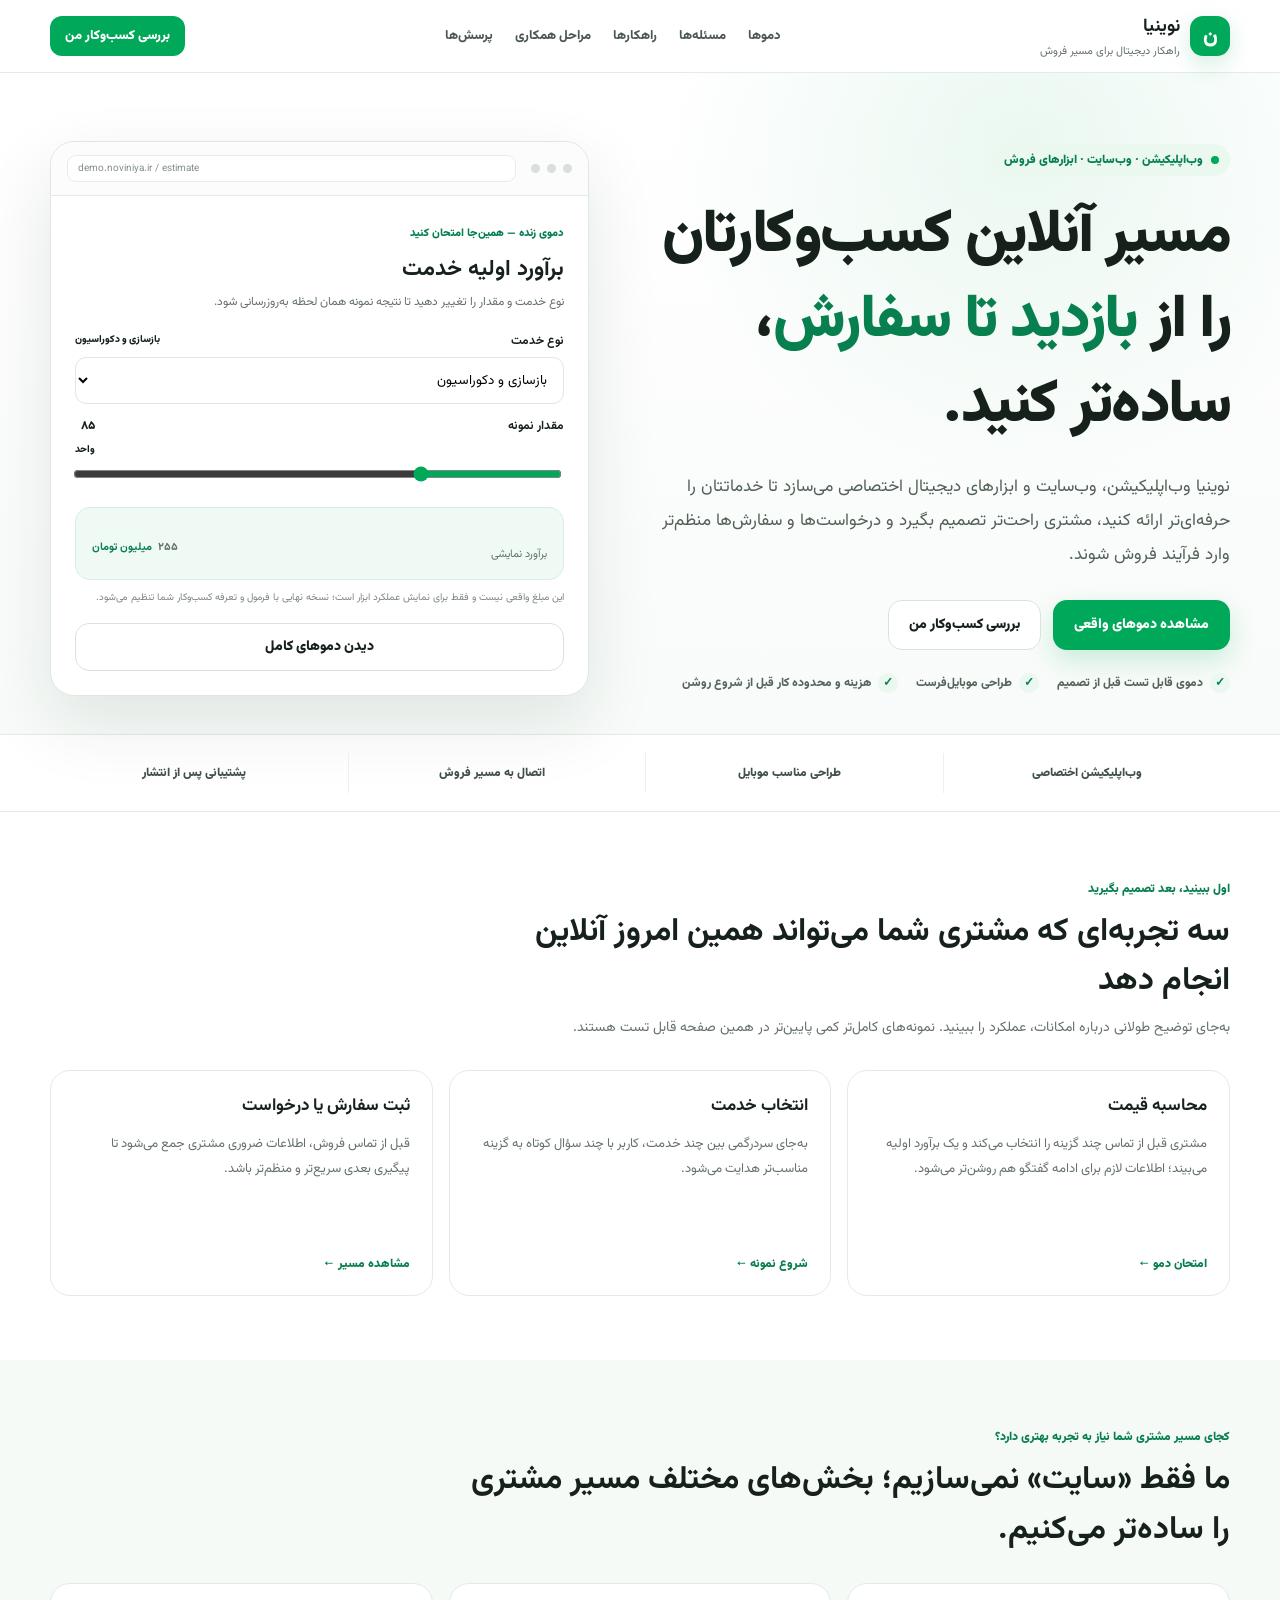
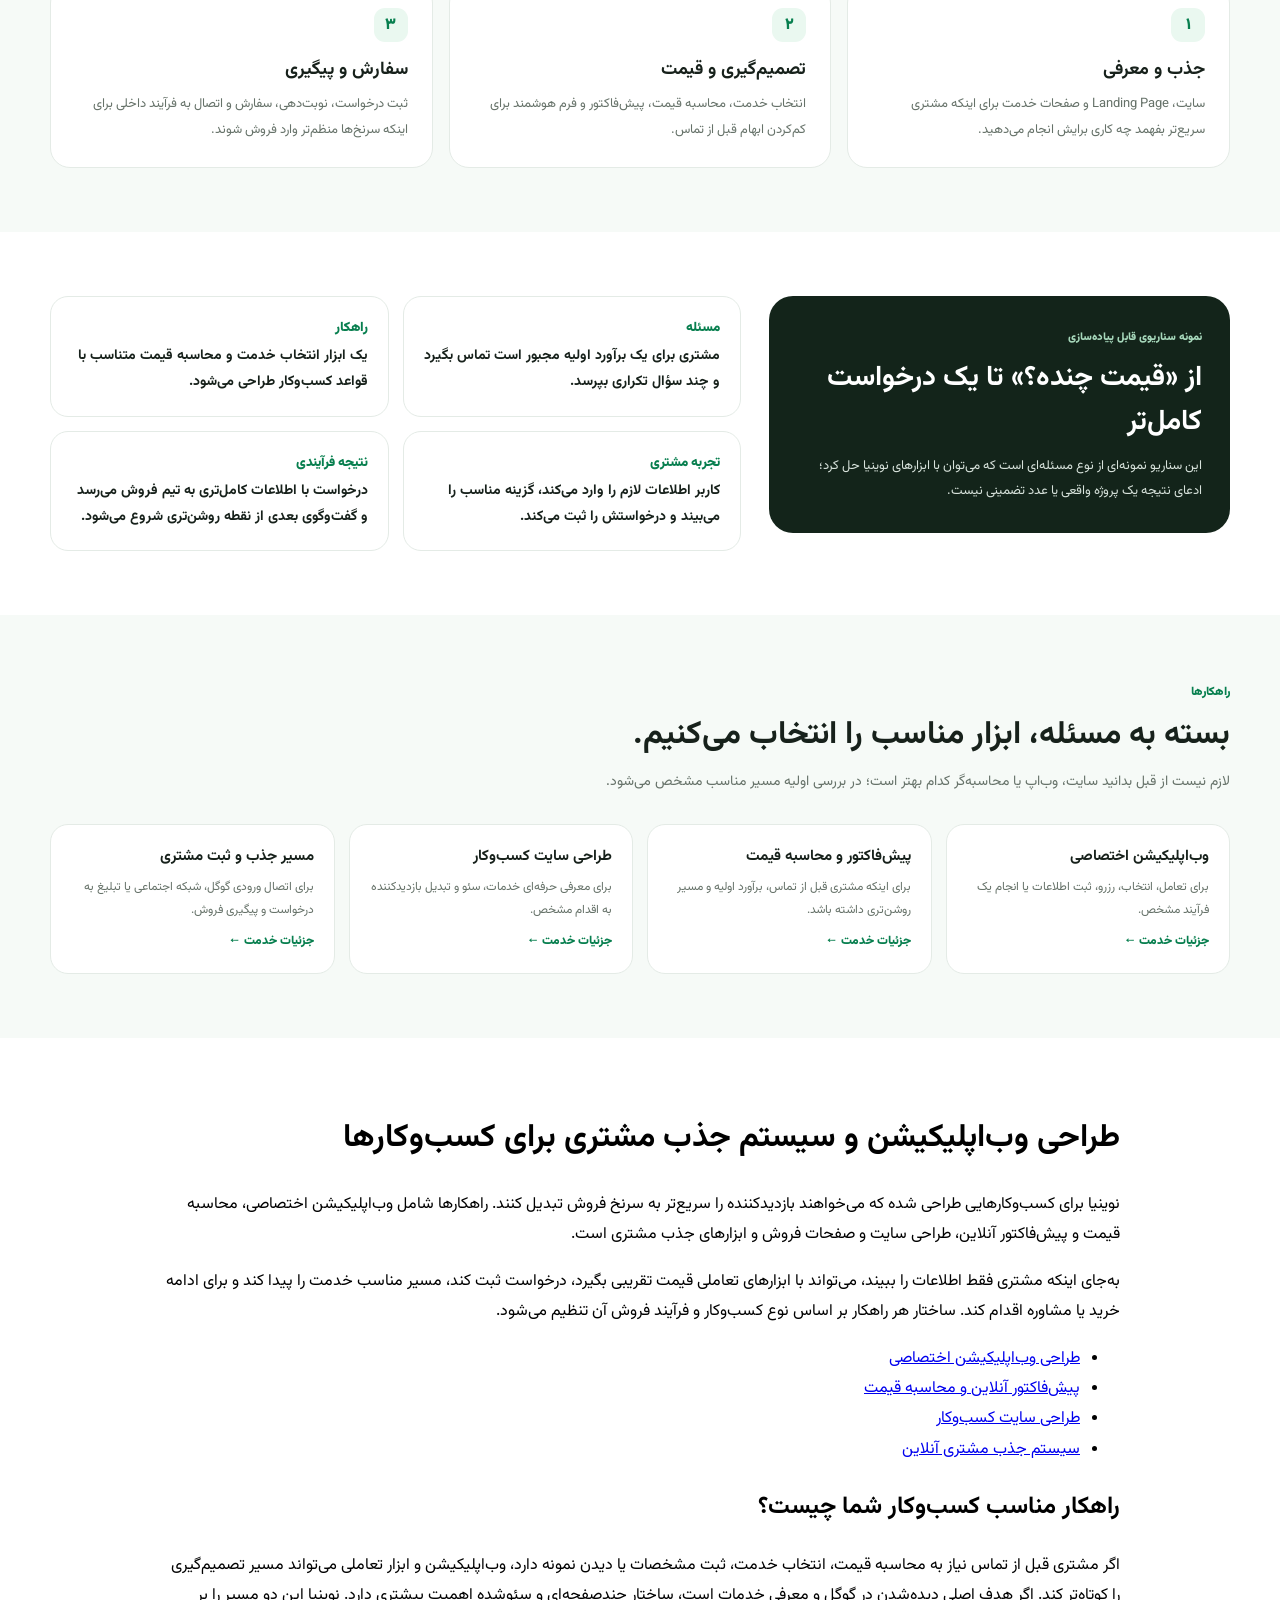
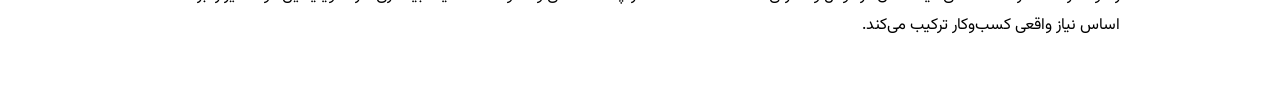
==== commit a1af106b: "UX: persist benchmark-led demo-first homepage" ====
--- a/index.html
+++ b/index.html
@@ -1,64 +1,62 @@
-<!doctype html>
-<html lang="fa" dir="rtl">
-  <head>
-    <meta charset="UTF-8" />
-    <meta name="viewport" content="width=device-width, initial-scale=1.0" />
-    <title>نوینیا | وب‌اپلیکیشن، وب‌سایت و ابزارهای فروش</title>
-    <meta name="description" content="نوینیا وب‌اپلیکیشن، وب‌سایت و ابزارهای دیجیتال اختصاصی می‌سازد تا معرفی خدمات، تصمیم‌گیری مشتری، دریافت درخواست و مسیر سفارش ساده‌تر و منظم‌تر شود." />
-    <meta name="robots" content="index,follow,max-image-preview:large,max-snippet:-1,max-video-preview:-1" />
-    <meta name="theme-color" content="#00A859" />
-    <link rel="canonical" href="https://noviniya.ir/" />
-    <link rel="icon" href="/favicon.svg" type="image/svg+xml" />
-    <meta property="og:type" content="website" />
-    <meta property="og:url" content="https://noviniya.ir/" />
-    <meta property="og:site_name" content="نوینیا | Noviniya" />
-    <meta property="og:locale" content="fa_IR" />
-    <meta property="og:title" content="نوینیا | وب‌اپلیکیشن فروش و پیش‌فاکتور آنلاین" />
-    <meta property="og:description" content="راهکارهای دیجیتال فروش، پیش‌فاکتور آنلاین و جذب مشتری برای کسب‌وکارها." />
-    <meta name="twitter:card" content="summary" />
-    <meta name="twitter:title" content="نوینیا | وب‌اپلیکیشن فروش و پیش‌فاکتور آنلاین" />
-    <meta name="twitter:description" content="راهکارهای دیجیتال فروش، پیش‌فاکتور آنلاین و جذب مشتری برای کسب‌وکارها." />
-    <script type="application/ld+json">
-    {
-      "@context": "https://schema.org",
-      "@graph": [
-        {
-          "@type": "Organization",
-          "@id": "https://noviniya.ir/#organization",
-          "name": "نوینیا",
-          "alternateName": "Noviniya",
-          "url": "https://noviniya.ir/",
-          "description": "طراحی راهکارهای دیجیتال فروش، وب‌اپلیکیشن‌های تعاملی، پیش‌فاکتور آنلاین و ابزارهای جذب مشتری برای کسب‌وکارها",
-          "areaServed": {"@type":"Country","name":"Iran"}
-        },
-        {
-          "@type": "WebSite",
-          "@id": "https://noviniya.ir/#website",
-          "url": "https://noviniya.ir/",
-          "name": "نوینیا",
-          "alternateName": "Noviniya",
-          "inLanguage": "fa-IR",
-          "publisher": {"@id":"https://noviniya.ir/#organization"}
-        },
-        {
-          "@type": "Service",
-          "@id": "https://noviniya.ir/#service",
-          "name": "طراحی وب‌اپلیکیشن فروش و سیستم جذب مشتری",
-          "serviceType": "طراحی وب‌اپلیکیشن، پیش‌فاکتور آنلاین، طراحی سایت و راهکارهای دیجیتال فروش",
-          "provider": {"@id":"https://noviniya.ir/#organization"},
-          "areaServed": {"@type":"Country","name":"Iran"},
-          "url": "https://noviniya.ir/"
-        }
-      ]
-    }
-    </script>
-    <link rel="preconnect" href="https://fonts.googleapis.com">
-    <link rel="preconnect" href="https://fonts.gstatic.com" crossorigin>
-    <link href="https://fonts.googleapis.com/css2?family=Vazirmatn:wght@300;400;500;600;700;800;900&display=swap" rel="stylesheet">
-    
-    
-    <script type="module" crossorigin src="/assets/index-ecGLWiBo.js"></script>
-    <link rel="stylesheet" crossorigin href="/assets/index-C4qz4Bbu.css">
+<!doctype html>
+<html lang="fa" dir="rtl">
+  <head>
+    <meta charset="UTF-8" />
+    <meta name="viewport" content="width=device-width, initial-scale=1.0" />
+    <title>نوینیا | وب‌اپلیکیشن، وب‌سایت و ابزارهای فروش</title>
+    <meta name="description" content="نوینیا وب‌اپلیکیشن، وب‌سایت و ابزارهای دیجیتال اختصاصی می‌سازد تا معرفی خدمات، تصمیم‌گیری مشتری، دریافت درخواست و مسیر سفارش ساده‌تر و منظم‌تر شود." />
+    <meta name="robots" content="index,follow,max-image-preview:large,max-snippet:-1,max-video-preview:-1" />
+    <meta name="theme-color" content="#00A859" />
+    <link rel="canonical" href="https://noviniya.ir/" />
+    <link rel="icon" href="/favicon.svg" type="image/svg+xml" />
+    <meta property="og:type" content="website" />
+    <meta property="og:url" content="https://noviniya.ir/" />
+    <meta property="og:site_name" content="نوینیا | Noviniya" />
+    <meta property="og:locale" content="fa_IR" />
+    <meta property="og:title" content="نوینیا | وب‌اپلیکیشن فروش و پیش‌فاکتور آنلاین" />
+    <meta property="og:description" content="راهکارهای دیجیتال فروش، پیش‌فاکتور آنلاین و جذب مشتری برای کسب‌وکارها." />
+    <meta name="twitter:card" content="summary" />
+    <meta name="twitter:title" content="نوینیا | وب‌اپلیکیشن فروش و پیش‌فاکتور آنلاین" />
+    <meta name="twitter:description" content="راهکارهای دیجیتال فروش، پیش‌فاکتور آنلاین و جذب مشتری برای کسب‌وکارها." />
+    <script type="application/ld+json">
+    {
+      "@context": "https://schema.org",
+      "@graph": [
+        {
+          "@type": "Organization",
+          "@id": "https://noviniya.ir/#organization",
+          "name": "نوینیا",
+          "alternateName": "Noviniya",
+          "url": "https://noviniya.ir/",
+          "description": "طراحی راهکارهای دیجیتال فروش، وب‌اپلیکیشن‌های تعاملی، پیش‌فاکتور آنلاین و ابزارهای جذب مشتری برای کسب‌وکارها",
+          "areaServed": {"@type":"Country","name":"Iran"}
+        },
+        {
+          "@type": "WebSite",
+          "@id": "https://noviniya.ir/#website",
+          "url": "https://noviniya.ir/",
+          "name": "نوینیا",
+          "alternateName": "Noviniya",
+          "inLanguage": "fa-IR",
+          "publisher": {"@id":"https://noviniya.ir/#organization"}
+        },
+        {
+          "@type": "Service",
+          "@id": "https://noviniya.ir/#service",
+          "name": "طراحی وب‌اپلیکیشن فروش و سیستم جذب مشتری",
+          "serviceType": "طراحی وب‌اپلیکیشن، پیش‌فاکتور آنلاین، طراحی سایت و راهکارهای دیجیتال فروش",
+          "provider": {"@id":"https://noviniya.ir/#organization"},
+          "areaServed": {"@type":"Country","name":"Iran"},
+          "url": "https://noviniya.ir/"
+        }
+      ]
+    }
+    </script>
+    <link rel="preconnect" href="https://fonts.googleapis.com">
+    <link rel="preconnect" href="https://fonts.gstatic.com" crossorigin>
+    <link href="https://fonts.googleapis.com/css2?family=Vazirmatn:wght@300;400;500;600;700;800;900&display=swap" rel="stylesheet">
+    
+    
   
     
   <style id="nvx-style">
@@ -86,7 +84,7 @@
 @media(max-width:900px){.nvx-nav{display:none}.nvx-hero-grid{grid-template-columns:1fr;gap:30px}.nvx-browser{max-width:680px}.nvx-demo-cards,.nvx-journey{grid-template-columns:1fr}.nvx-case{grid-template-columns:1fr}.nvx-solutions{grid-template-columns:repeat(2,1fr)}.nvx-proofstrip-row{grid-template-columns:repeat(2,1fr)}}
 @media(max-width:560px){.nvx-wrap{padding:0 16px}.nvx-head-row{min-height:64px}.nvx-brand-copy small{display:none}.nvx-call{padding:9px 11px;font-size:11px}.nvx-hero{padding:38px 0 28px}.nvx-hero h1{font-size:32px;line-height:1.5;letter-spacing:-.5px}.nvx-lead{font-size:15px}.nvx-actions{display:grid;grid-template-columns:1fr}.nvx-microproof{gap:10px 12px}.nvx-demo{padding:19px}.nvx-section{padding:48px 0}.nvx-heading h2{font-size:26px}.nvx-solutions{grid-template-columns:1fr}.nvx-proofstrip-row{grid-template-columns:1fr 1fr}.nvx-proofitem{border-left:0}.nvx-case-grid{grid-template-columns:1fr}}
 </style>
-</head>
+</head>
   <body class="bg-gray-50 text-gray-900 font-sans antialiased">
 
     <div class="nvx-shell">
@@ -170,23 +168,23 @@
 update();
 })();
 </script>
-<div id="root">
-      <main style="font-family:Vazirmatn,Arial,sans-serif;max-width:960px;margin:0 auto;padding:48px 20px;line-height:1.9">
-        <h1>طراحی وب‌اپلیکیشن و سیستم جذب مشتری برای کسب‌وکارها</h1>
-        <p>نوینیا برای کسب‌وکارهایی طراحی شده که می‌خواهند بازدیدکننده را سریع‌تر به سرنخ فروش تبدیل کنند. راهکارها شامل وب‌اپلیکیشن اختصاصی، محاسبه قیمت و پیش‌فاکتور آنلاین، طراحی سایت و صفحات فروش و ابزارهای جذب مشتری است.</p>
-        <p>به‌جای اینکه مشتری فقط اطلاعات را ببیند، می‌تواند با ابزارهای تعاملی قیمت تقریبی بگیرد، درخواست ثبت کند، مسیر مناسب خدمت را پیدا کند و برای ادامه خرید یا مشاوره اقدام کند. ساختار هر راهکار بر اساس نوع کسب‌وکار و فرآیند فروش آن تنظیم می‌شود.</p>
-        <nav aria-label="خدمات نوینیا">
-          <ul>
-            <li><a href="/services/web-app/">طراحی وب‌اپلیکیشن اختصاصی</a></li>
-            <li><a href="/services/online-quote/">پیش‌فاکتور آنلاین و محاسبه قیمت</a></li>
-            <li><a href="/services/website-design/">طراحی سایت کسب‌وکار</a></li>
-            <li><a href="/services/customer-acquisition/">سیستم جذب مشتری آنلاین</a></li>
-          </ul>
-        </nav>
-        <h2>راهکار مناسب کسب‌وکار شما چیست؟</h2>
-        <p>اگر مشتری قبل از تماس نیاز به محاسبه قیمت، انتخاب خدمت، ثبت مشخصات یا دیدن نمونه دارد، وب‌اپلیکیشن و ابزار تعاملی می‌تواند مسیر تصمیم‌گیری را کوتاه‌تر کند. اگر هدف اصلی دیده‌شدن در گوگل و معرفی خدمات است، ساختار چندصفحه‌ای و سئوشده اهمیت بیشتری دارد. نوینیا این دو مسیر را بر اساس نیاز واقعی کسب‌وکار ترکیب می‌کند.</p>
-      </main>
-    </div>-
-  </body>
-</html>
+<div id="root">
+      <main style="font-family:Vazirmatn,Arial,sans-serif;max-width:960px;margin:0 auto;padding:48px 20px;line-height:1.9">
+        <h1>طراحی وب‌اپلیکیشن و سیستم جذب مشتری برای کسب‌وکارها</h1>
+        <p>نوینیا برای کسب‌وکارهایی طراحی شده که می‌خواهند بازدیدکننده را سریع‌تر به سرنخ فروش تبدیل کنند. راهکارها شامل وب‌اپلیکیشن اختصاصی، محاسبه قیمت و پیش‌فاکتور آنلاین، طراحی سایت و صفحات فروش و ابزارهای جذب مشتری است.</p>
+        <p>به‌جای اینکه مشتری فقط اطلاعات را ببیند، می‌تواند با ابزارهای تعاملی قیمت تقریبی بگیرد، درخواست ثبت کند، مسیر مناسب خدمت را پیدا کند و برای ادامه خرید یا مشاوره اقدام کند. ساختار هر راهکار بر اساس نوع کسب‌وکار و فرآیند فروش آن تنظیم می‌شود.</p>
+        <nav aria-label="خدمات نوینیا">
+          <ul>
+            <li><a href="/services/web-app/">طراحی وب‌اپلیکیشن اختصاصی</a></li>
+            <li><a href="/services/online-quote/">پیش‌فاکتور آنلاین و محاسبه قیمت</a></li>
+            <li><a href="/services/website-design/">طراحی سایت کسب‌وکار</a></li>
+            <li><a href="/services/customer-acquisition/">سیستم جذب مشتری آنلاین</a></li>
+          </ul>
+        </nav>
+        <h2>راهکار مناسب کسب‌وکار شما چیست؟</h2>
+        <p>اگر مشتری قبل از تماس نیاز به محاسبه قیمت، انتخاب خدمت، ثبت مشخصات یا دیدن نمونه دارد، وب‌اپلیکیشن و ابزار تعاملی می‌تواند مسیر تصمیم‌گیری را کوتاه‌تر کند. اگر هدف اصلی دیده‌شدن در گوگل و معرفی خدمات است، ساختار چندصفحه‌ای و سئوشده اهمیت بیشتری دارد. نوینیا این دو مسیر را بر اساس نیاز واقعی کسب‌وکار ترکیب می‌کند.</p>
+      </main>
+    </div>
+    <script type="module" src="/src/main.tsx"></script>
+  </body>
+</html>
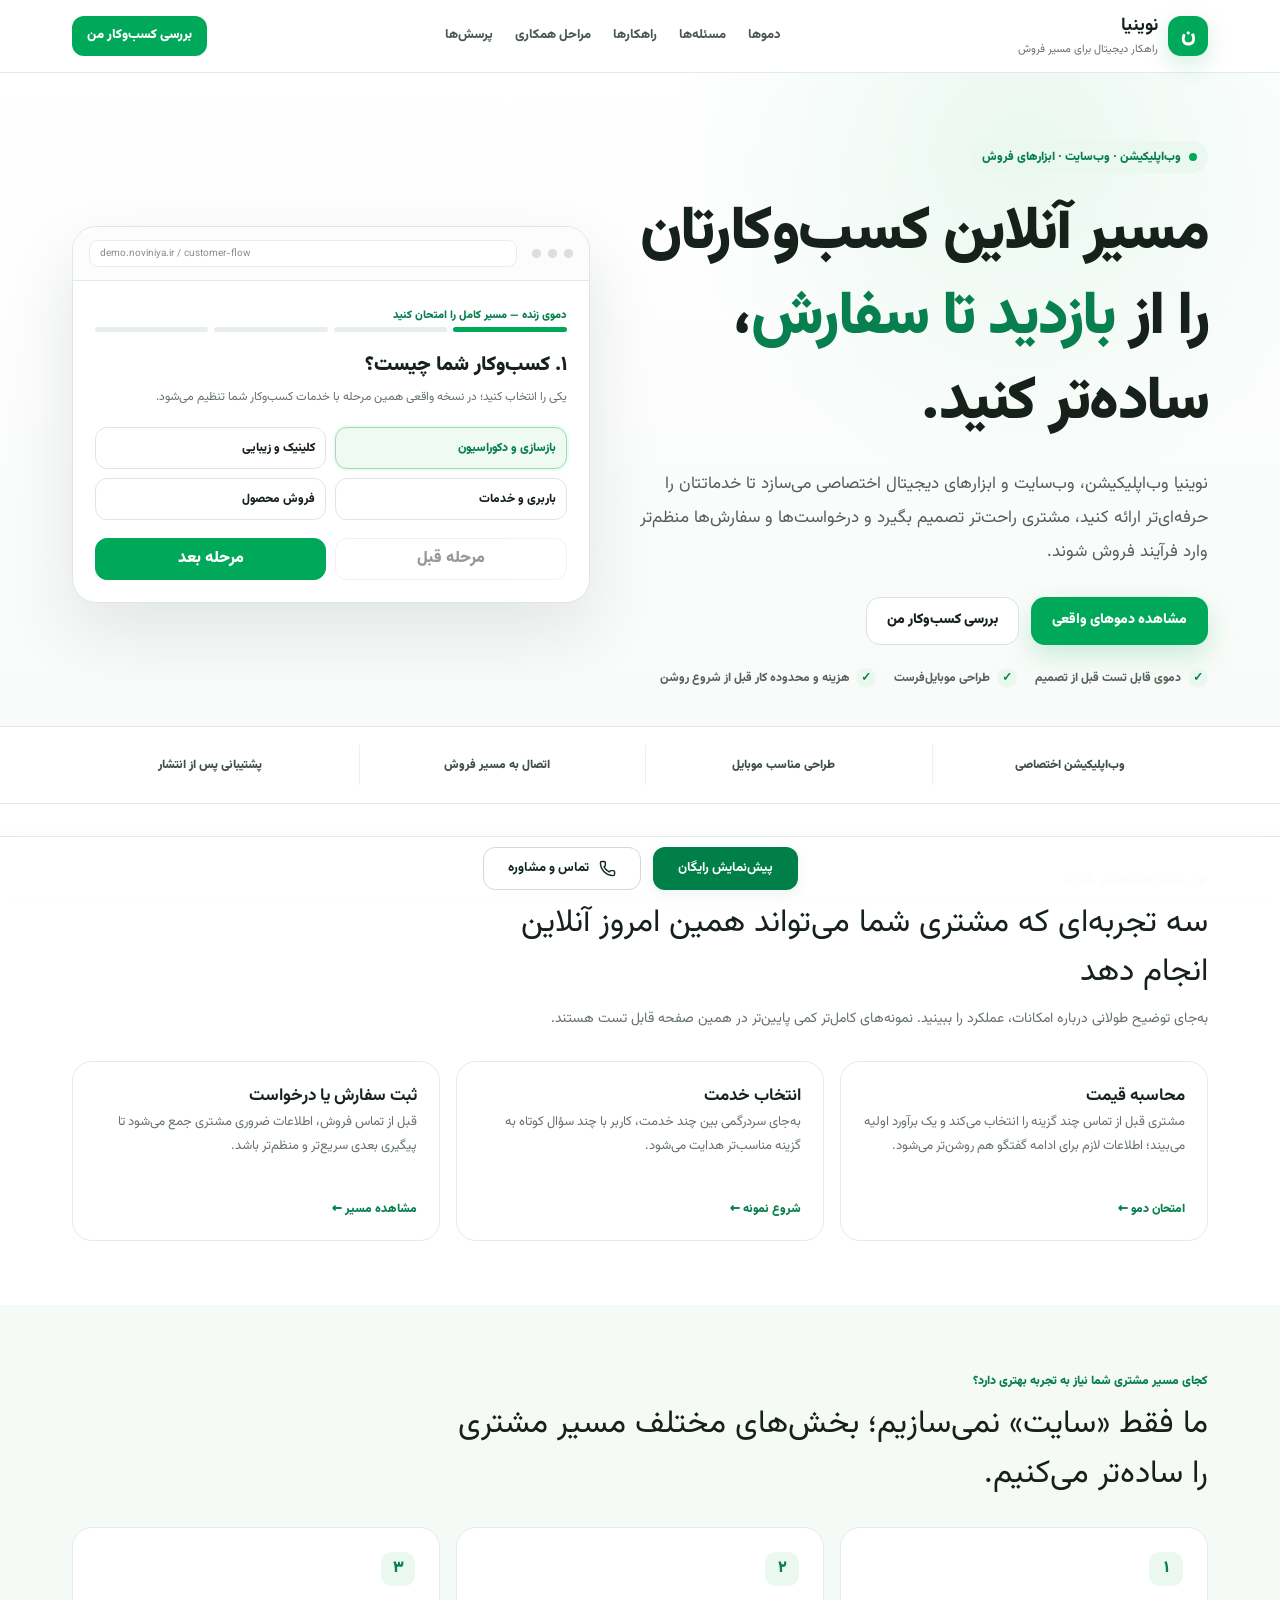
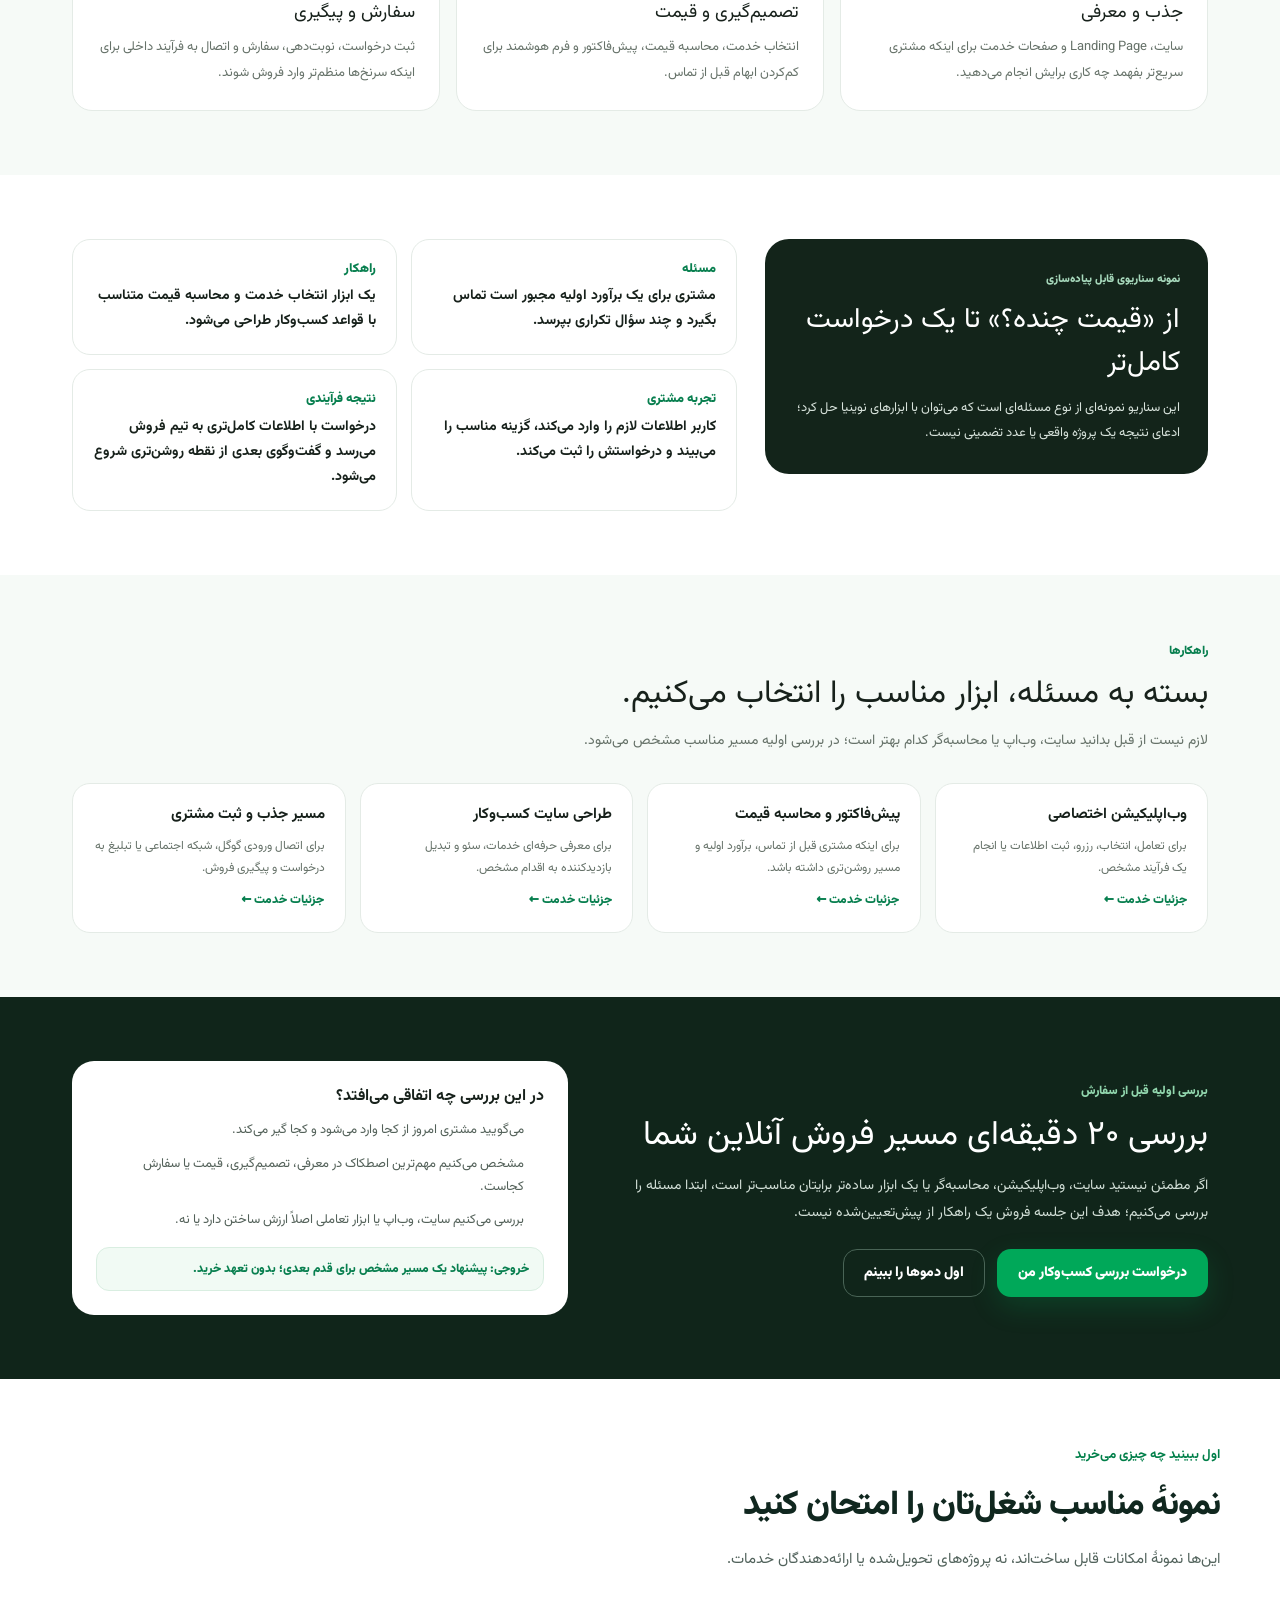
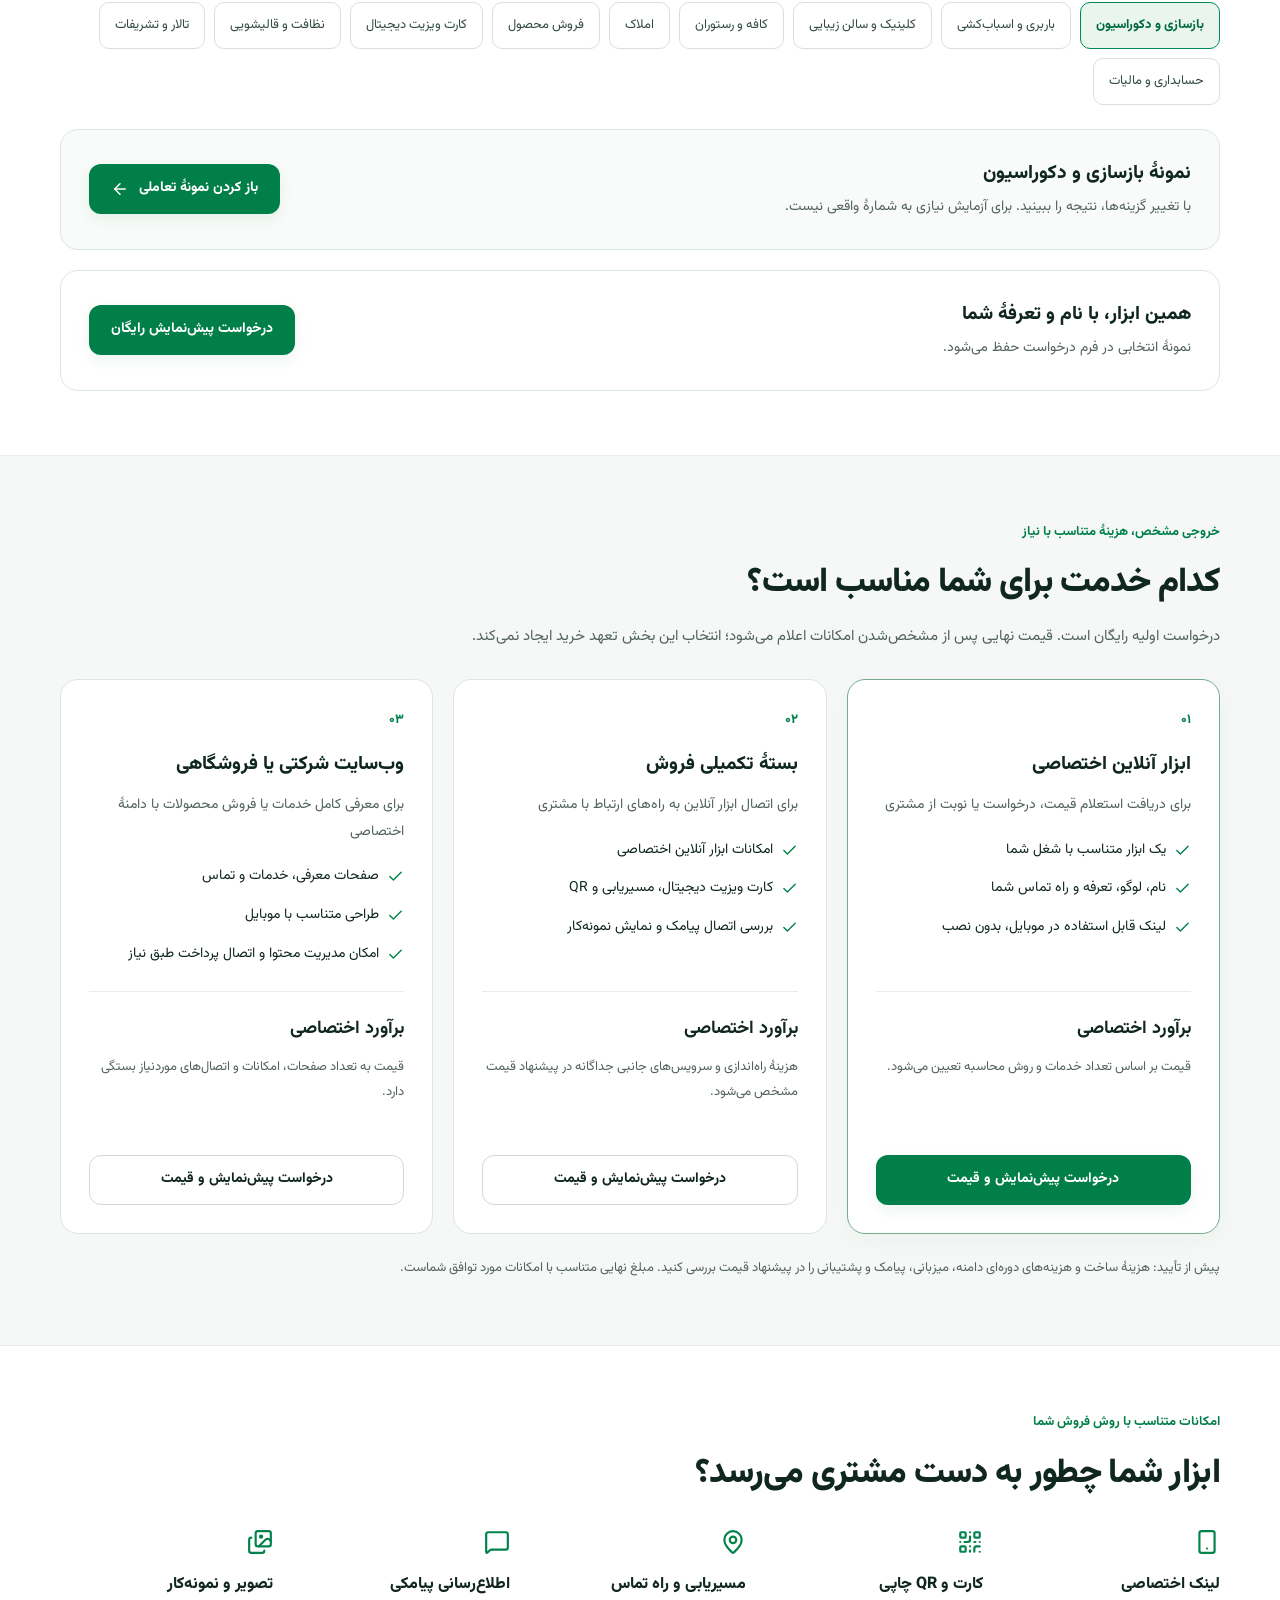
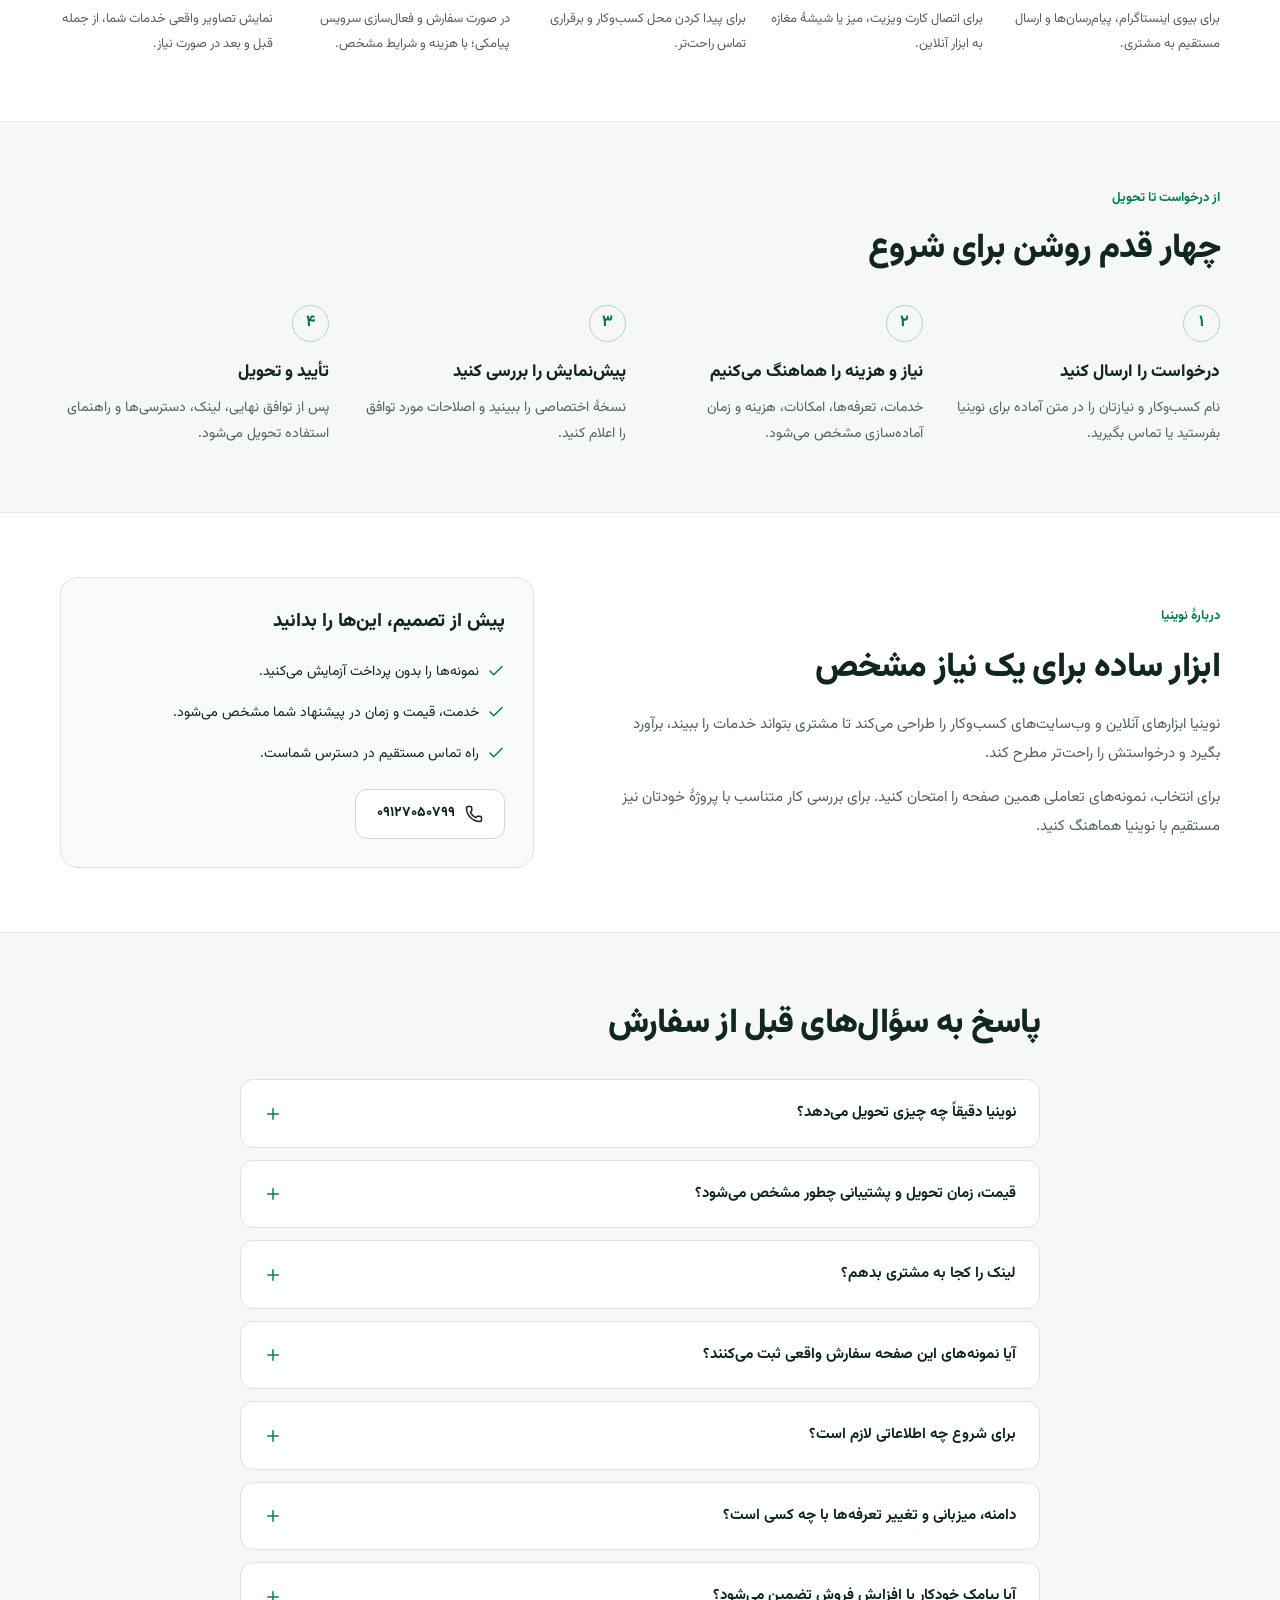
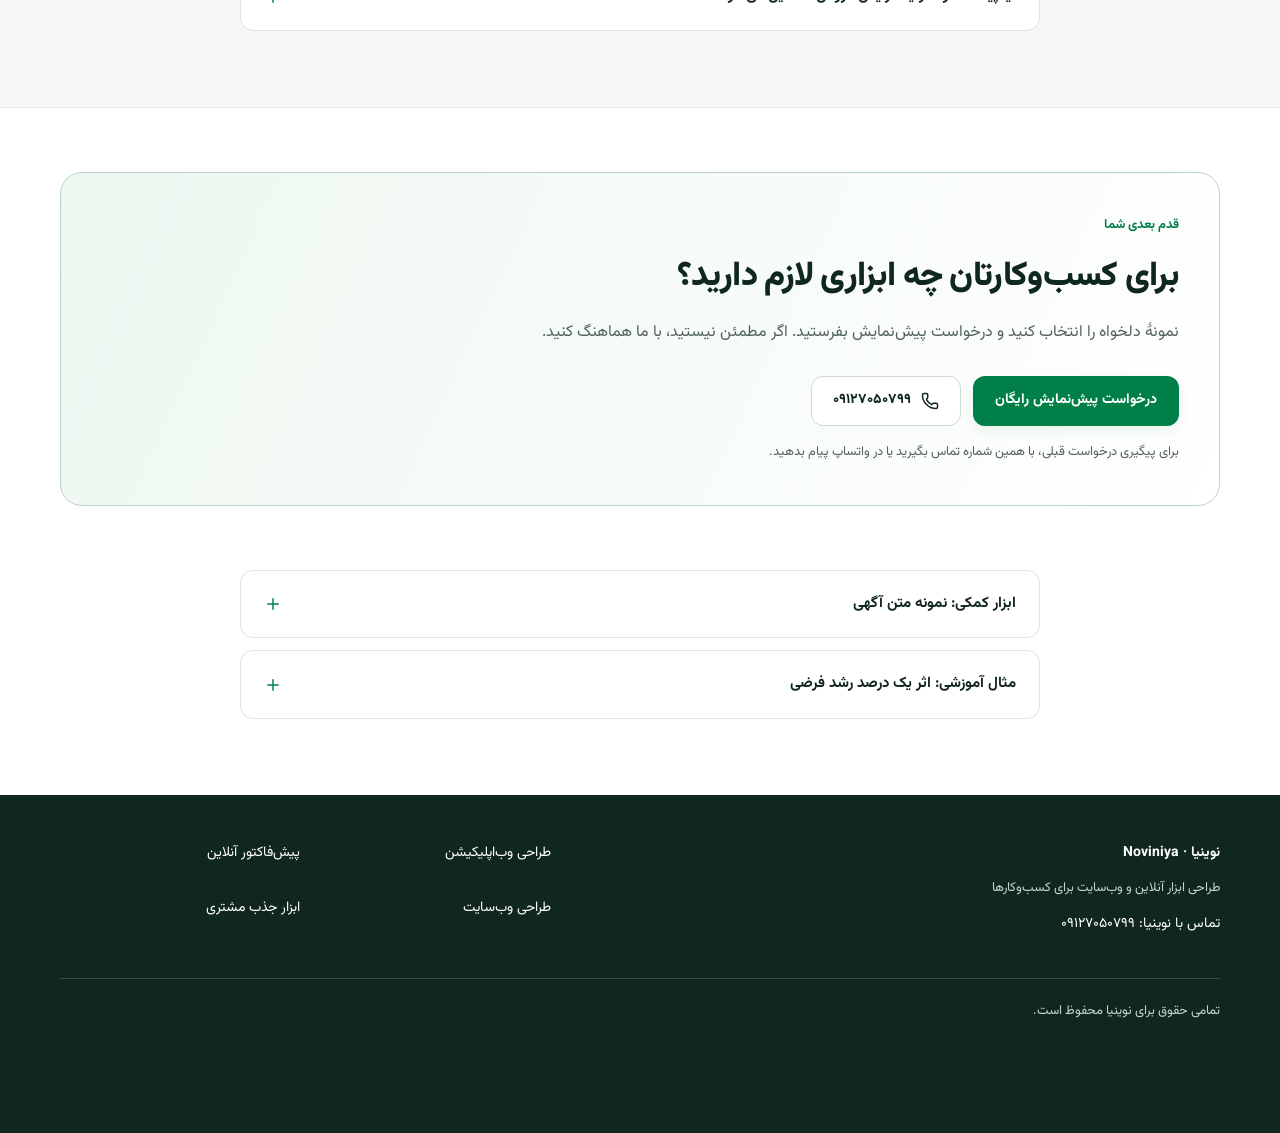
==== commit 34d4fd21: "UX: add full hero demo and concrete 20-minute business review" ====
--- a/index.html
+++ b/index.html
@@ -1,62 +1,64 @@
-<!doctype html>
-<html lang="fa" dir="rtl">
-  <head>
-    <meta charset="UTF-8" />
-    <meta name="viewport" content="width=device-width, initial-scale=1.0" />
-    <title>نوینیا | وب‌اپلیکیشن، وب‌سایت و ابزارهای فروش</title>
-    <meta name="description" content="نوینیا وب‌اپلیکیشن، وب‌سایت و ابزارهای دیجیتال اختصاصی می‌سازد تا معرفی خدمات، تصمیم‌گیری مشتری، دریافت درخواست و مسیر سفارش ساده‌تر و منظم‌تر شود." />
-    <meta name="robots" content="index,follow,max-image-preview:large,max-snippet:-1,max-video-preview:-1" />
-    <meta name="theme-color" content="#00A859" />
-    <link rel="canonical" href="https://noviniya.ir/" />
-    <link rel="icon" href="/favicon.svg" type="image/svg+xml" />
-    <meta property="og:type" content="website" />
-    <meta property="og:url" content="https://noviniya.ir/" />
-    <meta property="og:site_name" content="نوینیا | Noviniya" />
-    <meta property="og:locale" content="fa_IR" />
-    <meta property="og:title" content="نوینیا | وب‌اپلیکیشن فروش و پیش‌فاکتور آنلاین" />
-    <meta property="og:description" content="راهکارهای دیجیتال فروش، پیش‌فاکتور آنلاین و جذب مشتری برای کسب‌وکارها." />
-    <meta name="twitter:card" content="summary" />
-    <meta name="twitter:title" content="نوینیا | وب‌اپلیکیشن فروش و پیش‌فاکتور آنلاین" />
-    <meta name="twitter:description" content="راهکارهای دیجیتال فروش، پیش‌فاکتور آنلاین و جذب مشتری برای کسب‌وکارها." />
-    <script type="application/ld+json">
-    {
-      "@context": "https://schema.org",
-      "@graph": [
-        {
-          "@type": "Organization",
-          "@id": "https://noviniya.ir/#organization",
-          "name": "نوینیا",
-          "alternateName": "Noviniya",
-          "url": "https://noviniya.ir/",
-          "description": "طراحی راهکارهای دیجیتال فروش، وب‌اپلیکیشن‌های تعاملی، پیش‌فاکتور آنلاین و ابزارهای جذب مشتری برای کسب‌وکارها",
-          "areaServed": {"@type":"Country","name":"Iran"}
-        },
-        {
-          "@type": "WebSite",
-          "@id": "https://noviniya.ir/#website",
-          "url": "https://noviniya.ir/",
-          "name": "نوینیا",
-          "alternateName": "Noviniya",
-          "inLanguage": "fa-IR",
-          "publisher": {"@id":"https://noviniya.ir/#organization"}
-        },
-        {
-          "@type": "Service",
-          "@id": "https://noviniya.ir/#service",
-          "name": "طراحی وب‌اپلیکیشن فروش و سیستم جذب مشتری",
-          "serviceType": "طراحی وب‌اپلیکیشن، پیش‌فاکتور آنلاین، طراحی سایت و راهکارهای دیجیتال فروش",
-          "provider": {"@id":"https://noviniya.ir/#organization"},
-          "areaServed": {"@type":"Country","name":"Iran"},
-          "url": "https://noviniya.ir/"
-        }
-      ]
-    }
-    </script>
-    <link rel="preconnect" href="https://fonts.googleapis.com">
-    <link rel="preconnect" href="https://fonts.gstatic.com" crossorigin>
-    <link href="https://fonts.googleapis.com/css2?family=Vazirmatn:wght@300;400;500;600;700;800;900&display=swap" rel="stylesheet">
-    
-    
+<!doctype html>
+<html lang="fa" dir="rtl">
+  <head>
+    <meta charset="UTF-8" />
+    <meta name="viewport" content="width=device-width, initial-scale=1.0" />
+    <title>نوینیا | وب‌اپلیکیشن، وب‌سایت و ابزارهای فروش</title>
+    <meta name="description" content="نوینیا وب‌اپلیکیشن، وب‌سایت و ابزارهای دیجیتال اختصاصی می‌سازد تا معرفی خدمات، تصمیم‌گیری مشتری، دریافت درخواست و مسیر سفارش ساده‌تر و منظم‌تر شود." />
+    <meta name="robots" content="index,follow,max-image-preview:large,max-snippet:-1,max-video-preview:-1" />
+    <meta name="theme-color" content="#00A859" />
+    <link rel="canonical" href="https://noviniya.ir/" />
+    <link rel="icon" href="/favicon.svg" type="image/svg+xml" />
+    <meta property="og:type" content="website" />
+    <meta property="og:url" content="https://noviniya.ir/" />
+    <meta property="og:site_name" content="نوینیا | Noviniya" />
+    <meta property="og:locale" content="fa_IR" />
+    <meta property="og:title" content="نوینیا | وب‌اپلیکیشن فروش و پیش‌فاکتور آنلاین" />
+    <meta property="og:description" content="راهکارهای دیجیتال فروش، پیش‌فاکتور آنلاین و جذب مشتری برای کسب‌وکارها." />
+    <meta name="twitter:card" content="summary" />
+    <meta name="twitter:title" content="نوینیا | وب‌اپلیکیشن فروش و پیش‌فاکتور آنلاین" />
+    <meta name="twitter:description" content="راهکارهای دیجیتال فروش، پیش‌فاکتور آنلاین و جذب مشتری برای کسب‌وکارها." />
+    <script type="application/ld+json">
+    {
+      "@context": "https://schema.org",
+      "@graph": [
+        {
+          "@type": "Organization",
+          "@id": "https://noviniya.ir/#organization",
+          "name": "نوینیا",
+          "alternateName": "Noviniya",
+          "url": "https://noviniya.ir/",
+          "description": "طراحی راهکارهای دیجیتال فروش، وب‌اپلیکیشن‌های تعاملی، پیش‌فاکتور آنلاین و ابزارهای جذب مشتری برای کسب‌وکارها",
+          "areaServed": {"@type":"Country","name":"Iran"}
+        },
+        {
+          "@type": "WebSite",
+          "@id": "https://noviniya.ir/#website",
+          "url": "https://noviniya.ir/",
+          "name": "نوینیا",
+          "alternateName": "Noviniya",
+          "inLanguage": "fa-IR",
+          "publisher": {"@id":"https://noviniya.ir/#organization"}
+        },
+        {
+          "@type": "Service",
+          "@id": "https://noviniya.ir/#service",
+          "name": "طراحی وب‌اپلیکیشن فروش و سیستم جذب مشتری",
+          "serviceType": "طراحی وب‌اپلیکیشن، پیش‌فاکتور آنلاین، طراحی سایت و راهکارهای دیجیتال فروش",
+          "provider": {"@id":"https://noviniya.ir/#organization"},
+          "areaServed": {"@type":"Country","name":"Iran"},
+          "url": "https://noviniya.ir/"
+        }
+      ]
+    }
+    </script>
+    <link rel="preconnect" href="https://fonts.googleapis.com">
+    <link rel="preconnect" href="https://fonts.gstatic.com" crossorigin>
+    <link href="https://fonts.googleapis.com/css2?family=Vazirmatn:wght@300;400;500;600;700;800;900&display=swap" rel="stylesheet">
+    
+    
+    <script type="module" crossorigin src="/assets/index-ecGLWiBo.js"></script>
+    <link rel="stylesheet" crossorigin href="/assets/index-C4qz4Bbu.css">
   
     
   <style id="nvx-style">
@@ -84,14 +86,30 @@
 @media(max-width:900px){.nvx-nav{display:none}.nvx-hero-grid{grid-template-columns:1fr;gap:30px}.nvx-browser{max-width:680px}.nvx-demo-cards,.nvx-journey{grid-template-columns:1fr}.nvx-case{grid-template-columns:1fr}.nvx-solutions{grid-template-columns:repeat(2,1fr)}.nvx-proofstrip-row{grid-template-columns:repeat(2,1fr)}}
 @media(max-width:560px){.nvx-wrap{padding:0 16px}.nvx-head-row{min-height:64px}.nvx-brand-copy small{display:none}.nvx-call{padding:9px 11px;font-size:11px}.nvx-hero{padding:38px 0 28px}.nvx-hero h1{font-size:32px;line-height:1.5;letter-spacing:-.5px}.nvx-lead{font-size:15px}.nvx-actions{display:grid;grid-template-columns:1fr}.nvx-microproof{gap:10px 12px}.nvx-demo{padding:19px}.nvx-section{padding:48px 0}.nvx-heading h2{font-size:26px}.nvx-solutions{grid-template-columns:1fr}.nvx-proofstrip-row{grid-template-columns:1fr 1fr}.nvx-proofitem{border-left:0}.nvx-case-grid{grid-template-columns:1fr}}
 </style>
-</head>
+<style id="nvx-v2-style">
+.nvx-browser .nvx-demo{padding:22px}
+.nvx-demo-progress{display:grid;grid-template-columns:repeat(4,1fr);gap:6px;margin:0 0 18px}
+.nvx-demo-progress span{height:5px;border-radius:999px;background:#e8eeea}
+.nvx-demo-progress span.active{background:var(--nvx-green)}
+.nvx-step{display:none}.nvx-step.active{display:block}
+.nvx-step-title{font-size:20px;font-weight:950;margin:5px 0 6px}.nvx-step-text{font-size:12px;color:var(--nvx-muted);line-height:1.9;margin:0 0 16px}
+.nvx-choice-grid{display:grid;grid-template-columns:repeat(2,1fr);gap:9px}
+.nvx-choice{border:1px solid #dfe7e2;background:#fff;border-radius:12px;padding:11px 10px;font-family:inherit;font-size:12px;font-weight:850;color:var(--nvx-ink);cursor:pointer;text-align:right}
+.nvx-choice.active{border-color:#9ddbb7;background:#effaf3;color:var(--nvx-green-dark);box-shadow:0 0 0 2px rgba(0,168,89,.06)}
+.nvx-demo-nav{display:flex;gap:9px;margin-top:18px}.nvx-demo-nav button{flex:1;min-height:42px;border-radius:12px;border:1px solid #dce5df;background:#fff;font-family:inherit;font-weight:900;cursor:pointer}.nvx-demo-nav .next{background:var(--nvx-green);border-color:var(--nvx-green);color:#fff}.nvx-demo-nav .back[disabled]{opacity:.45;cursor:default}
+.nvx-preview-card{border:1px solid #dfe9e2;background:#f8fbf9;border-radius:15px;padding:14px;margin-top:12px}.nvx-preview-card dl{margin:0;display:grid;grid-template-columns:1fr auto;gap:8px 16px;font-size:12px}.nvx-preview-card dt{color:#68756d}.nvx-preview-card dd{margin:0;font-weight:900}.nvx-demo-finish{padding:14px;border-radius:15px;background:#eef9f2;border:1px solid #d5ecde;margin-top:14px}.nvx-demo-finish b{display:block;color:var(--nvx-green-dark);margin-bottom:5px}.nvx-demo-finish p{margin:0;color:#5d6a62;font-size:12px;line-height:1.9}
+.nvx-audit{padding:64px 0;background:#10251a;color:#fff}.nvx-audit-grid{display:grid;grid-template-columns:1.1fr .9fr;gap:34px;align-items:center}.nvx-audit .nvx-kicker{color:#91d6ad;font-weight:950;font-size:12px}.nvx-audit h2{font-size:34px;line-height:1.55;margin:7px 0 10px}.nvx-audit p{color:#d2dfd7;line-height:1.95;font-size:14px;margin:0}.nvx-audit-card{background:#fff;color:var(--nvx-ink);border-radius:22px;padding:24px}.nvx-audit-card ol{margin:0;padding:0 20px 0 0}.nvx-audit-card li{margin:10px 0;color:#536159;font-size:13px;line-height:1.8}.nvx-audit-output{margin-top:14px;padding:12px 14px;border-radius:13px;background:#f1faf4;border:1px solid #d9eee1;color:var(--nvx-green-dark);font-size:12px;font-weight:900}.nvx-audit .nvx-actions{margin-top:22px}.nvx-audit .nvx-btn.secondary{background:transparent;color:#fff;border-color:#496456}
+@media(max-width:900px){.nvx-audit-grid{grid-template-columns:1fr}.nvx-audit-card{max-width:680px}}
+@media(max-width:560px){.nvx-choice-grid{grid-template-columns:1fr}.nvx-audit{padding:48px 0}.nvx-audit h2{font-size:27px}}
+</style>
+</head>
   <body class="bg-gray-50 text-gray-900 font-sans antialiased">
 
     <div class="nvx-shell">
 <header class="nvx-head"><div class="nvx-wrap nvx-head-row">
 <a class="nvx-brand" href="#nvx-top" aria-label="نوینیا، ابتدای صفحه"><span class="nvx-mark">ن</span><span class="nvx-brand-copy"><b>نوینیا</b><small>راهکار دیجیتال برای مسیر فروش</small></span></a>
 <nav class="nvx-nav" aria-label="منوی اصلی"><a href="#nvx-demos">دموها</a><a href="#nvx-journey">مسئله‌ها</a><a href="#nvx-solutions">راهکارها</a><a href="#process">مراحل همکاری</a><a href="#faq">پرسش‌ها</a></nav>
-<a class="nvx-call" href="#contact">بررسی کسب‌وکار من</a>
+<a class="nvx-call" href="#nvx-audit">بررسی کسب‌وکار من</a>
 </div></header>
 
 <section id="nvx-top" class="nvx-hero"><div class="nvx-wrap nvx-hero-grid">
@@ -99,20 +117,63 @@
 <span class="nvx-badge">وب‌اپلیکیشن · وب‌سایت · ابزارهای فروش</span>
 <h1>مسیر آنلاین کسب‌وکارتان را از <em>بازدید تا سفارش</em>، ساده‌تر کنید.</h1>
 <p class="nvx-lead">نوینیا وب‌اپلیکیشن، وب‌سایت و ابزارهای دیجیتال اختصاصی می‌سازد تا خدماتتان را حرفه‌ای‌تر ارائه کنید، مشتری راحت‌تر تصمیم بگیرد و درخواست‌ها و سفارش‌ها منظم‌تر وارد فرآیند فروش شوند.</p>
-<div class="nvx-actions"><a class="nvx-btn primary" href="#nvx-demos">مشاهده دموهای واقعی</a><a class="nvx-btn secondary" href="#contact">بررسی کسب‌وکار من</a></div>
+<div class="nvx-actions"><a class="nvx-btn primary" href="#nvx-demos">مشاهده دموهای واقعی</a><a class="nvx-btn secondary" href="#nvx-audit">بررسی کسب‌وکار من</a></div>
 <ul class="nvx-microproof"><li>دموی قابل تست قبل از تصمیم</li><li>طراحی موبایل‌فرست</li><li>هزینه و محدوده کار قبل از شروع روشن</li></ul>
 </div>
 
-<div class="nvx-browser" aria-label="دموی تعاملی محاسبه قیمت">
-<div class="nvx-browser-top"><i></i><i></i><i></i><span class="nvx-browser-url">demo.noviniya.ir / estimate</span></div>
+<div class="nvx-browser" aria-label="دموی کامل مسیر استعلام تا درخواست">
+<div class="nvx-browser-top"><i></i><i></i><i></i><span class="nvx-browser-url">demo.noviniya.ir / customer-flow</span></div>
 <div class="nvx-demo">
-<span class="nvx-demo-kicker">دموی زنده — همین‌جا امتحان کنید</span>
-<h2>برآورد اولیه خدمت</h2><p>نوع خدمت و مقدار را تغییر دهید تا نتیجه نمونه همان لحظه به‌روزرسانی شود.</p>
-<label class="nvx-field"><span><b>نوع خدمت</b><small id="nvx-service-label">بازسازی و دکوراسیون</small></span><select id="nvx-service"><option value="3">بازسازی و دکوراسیون</option><option value="1.6">نظافت و خدمات منزل</option><option value="2.2">باربری و اسباب‌کشی</option><option value="1.1">خدمات زیبایی</option></select></label>
-<label class="nvx-field"><span><b>مقدار نمونه</b><small><span id="nvx-unit-value">۸۵</span> واحد</small></span><input id="nvx-unit" type="range" min="40" max="200" step="5" value="85"></label>
+<span class="nvx-demo-kicker">دموی زنده — مسیر کامل را امتحان کنید</span>
+<div class="nvx-demo-progress" aria-hidden="true"><span class="active"></span><span></span><span></span><span></span></div>
+
+<div class="nvx-step active" data-step="1">
+<div class="nvx-step-title">۱. کسب‌وکار شما چیست؟</div>
+<p class="nvx-step-text">یکی را انتخاب کنید؛ در نسخه واقعی همین مرحله با خدمات کسب‌وکار شما تنظیم می‌شود.</p>
+<div class="nvx-choice-grid" data-group="business">
+<button type="button" class="nvx-choice active" data-value="بازسازی و دکوراسیون">بازسازی و دکوراسیون</button>
+<button type="button" class="nvx-choice" data-value="کلینیک و زیبایی">کلینیک و زیبایی</button>
+<button type="button" class="nvx-choice" data-value="باربری و خدمات">باربری و خدمات</button>
+<button type="button" class="nvx-choice" data-value="فروش محصول">فروش محصول</button>
+</div>
+</div>
+
+<div class="nvx-step" data-step="2">
+<div class="nvx-step-title">۲. مشتری چه کاری انجام دهد؟</div>
+<p class="nvx-step-text">هدف اصلی ابزار را انتخاب کنید.</p>
+<div class="nvx-choice-grid" data-group="goal">
+<button type="button" class="nvx-choice active" data-value="برآورد قیمت بگیرد">برآورد قیمت بگیرد</button>
+<button type="button" class="nvx-choice" data-value="خدمت مناسب را انتخاب کند">خدمت مناسب را انتخاب کند</button>
+<button type="button" class="nvx-choice" data-value="درخواست یا نوبت ثبت کند">درخواست یا نوبت ثبت کند</button>
+<button type="button" class="nvx-choice" data-value="برای خرید اقدام کند">برای خرید اقدام کند</button>
+</div>
+</div>
+
+<div class="nvx-step" data-step="3">
+<div class="nvx-step-title">۳. یک ورودی نمونه بدهید</div>
+<p class="nvx-step-text">این عدد فقط برای نمایش رفتار ابزار است و قیمت واقعی محسوب نمی‌شود.</p>
+<label class="nvx-field"><span><b>مقدار / متراژ / تعداد نمونه</b><small><span id="nvx-unit-value">۸۵</span> واحد</small></span><input id="nvx-unit" type="range" min="40" max="200" step="5" value="85"></label>
 <div class="nvx-result"><span>برآورد نمایشی</span><strong><span id="nvx-total">۲۵۵</span> <small>میلیون تومان</small></strong></div>
-<small class="nvx-demo-note">این مبلغ واقعی نیست و فقط برای نمایش عملکرد ابزار است؛ نسخه نهایی با فرمول و تعرفه کسب‌وکار شما تنظیم می‌شود.</small>
-<div class="nvx-actions" style="margin-top:16px"><a class="nvx-btn secondary" style="width:100%;box-sizing:border-box" href="#samples">دیدن دموهای کامل</a></div>
+<small class="nvx-demo-note">فرمول واقعی در پروژه شما بر اساس تعرفه و منطق کسب‌وکار تنظیم می‌شود.</small>
+</div>
+
+<div class="nvx-step" data-step="4">
+<div class="nvx-step-title">۴. خروجی‌ای که مشتری می‌بیند</div>
+<p class="nvx-step-text">در نسخه واقعی، این مرحله می‌تواند به ثبت درخواست، واتساپ، تماس، رزرو یا سیستم داخلی شما وصل شود.</p>
+<div class="nvx-preview-card"><dl>
+<dt>حوزه</dt><dd id="nvx-summary-business">بازسازی و دکوراسیون</dd>
+<dt>هدف</dt><dd id="nvx-summary-goal">برآورد قیمت بگیرد</dd>
+<dt>مقدار نمونه</dt><dd><span id="nvx-summary-unit">۸۵</span> واحد</dd>
+<dt>برآورد نمایشی</dt><dd><span id="nvx-summary-total">۲۵۵</span> میلیون</dd>
+</dl></div>
+<div class="nvx-demo-finish"><b>این همان چیزی است که نوینیا برای شما اختصاصی می‌کند.</b><p>نام، لوگو، خدمات، تعرفه، سؤال‌ها و اقدام نهایی بر اساس فرآیند واقعی کسب‌وکار شما تغییر می‌کند.</p></div>
+<div class="nvx-actions" style="margin-top:14px"><a class="nvx-btn primary" style="width:100%;box-sizing:border-box" href="#nvx-audit">بررسی مسیر مناسب برای کسب‌وکار من</a></div>
+</div>
+
+<div class="nvx-demo-nav">
+<button type="button" class="back" id="nvx-back" disabled>مرحله قبل</button>
+<button type="button" class="next" id="nvx-next">مرحله بعد</button>
+</div>
 </div></div>
 </div></section>
 
@@ -153,38 +214,46 @@
 <a class="nvx-solution" href="/services/website-design/"><strong>طراحی سایت کسب‌وکار</strong><p>برای معرفی حرفه‌ای خدمات، سئو و تبدیل بازدیدکننده به اقدام مشخص.</p><span>جزئیات خدمت ←</span></a>
 <a class="nvx-solution" href="/services/customer-acquisition/"><strong>مسیر جذب و ثبت مشتری</strong><p>برای اتصال ورودی گوگل، شبکه اجتماعی یا تبلیغ به درخواست و پیگیری فروش.</p><span>جزئیات خدمت ←</span></a>
 </div></div></section>
+<section id="nvx-audit" class="nvx-audit"><div class="nvx-wrap nvx-audit-grid">
+<div><span class="nvx-kicker">بررسی اولیه قبل از سفارش</span><h2>بررسی ۲۰ دقیقه‌ای مسیر فروش آنلاین شما</h2><p>اگر مطمئن نیستید سایت، وب‌اپلیکیشن، محاسبه‌گر یا یک ابزار ساده‌تر برایتان مناسب‌تر است، ابتدا مسئله را بررسی می‌کنیم؛ هدف این جلسه فروش یک راهکار از پیش‌تعیین‌شده نیست.</p>
+<div class="nvx-actions"><a class="nvx-btn primary" href="#contact">درخواست بررسی کسب‌وکار من</a><a class="nvx-btn secondary" href="#nvx-demos">اول دموها را ببینم</a></div></div>
+<div class="nvx-audit-card"><b>در این بررسی چه اتفاقی می‌افتد؟</b><ol><li>می‌گویید مشتری امروز از کجا وارد می‌شود و کجا گیر می‌کند.</li><li>مشخص می‌کنیم مهم‌ترین اصطکاک در معرفی، تصمیم‌گیری، قیمت یا سفارش کجاست.</li><li>بررسی می‌کنیم سایت، وب‌اپ یا ابزار تعاملی اصلاً ارزش ساختن دارد یا نه.</li></ol><div class="nvx-audit-output">خروجی: پیشنهاد یک مسیر مشخص برای قدم بعدی؛ بدون تعهد خرید.</div></div>
+</div></section>
 </div>
 <script id="nvx-demo-script">
 (function(){
+var step=1,state={business:'بازسازی و دکوراسیون',goal:'برآورد قیمت بگیرد',unit:85,total:255};
 function fa(n){return Number(n).toLocaleString('fa-IR')}
-function update(){
-var s=document.getElementById('nvx-service'),u=document.getElementById('nvx-unit'),t=document.getElementById('nvx-total'),uv=document.getElementById('nvx-unit-value'),sl=document.getElementById('nvx-service-label');
-if(!s||!u||!t||!uv||!sl)return;
-var factor=parseFloat(s.value||'3'),units=parseInt(u.value||'85',10);
-uv.textContent=fa(units);t.textContent=fa(Math.round(units*factor));sl.textContent=s.options[s.selectedIndex].text;
-}
-document.addEventListener('input',function(e){if(e.target&&((e.target).id==='nvx-service'||(e.target).id==='nvx-unit'))update()});
-document.addEventListener('change',function(e){if(e.target&&(e.target).id==='nvx-service')update()});
-update();
+function factor(){var map={'بازسازی و دکوراسیون':3,'کلینیک و زیبایی':1.1,'باربری و خدمات':2.2,'فروش محصول':1.6};return map[state.business]||3}
+function calc(){state.total=Math.round(state.unit*factor());var ids={'nvx-unit-value':state.unit,'nvx-total':state.total,'nvx-summary-unit':state.unit,'nvx-summary-total':state.total};Object.keys(ids).forEach(function(id){var el=document.getElementById(id);if(el)el.textContent=fa(ids[id])});var b=document.getElementById('nvx-summary-business'),g=document.getElementById('nvx-summary-goal');if(b)b.textContent=state.business;if(g)g.textContent=state.goal}
+function render(){document.querySelectorAll('.nvx-step').forEach(function(el){el.classList.toggle('active',Number(el.getAttribute('data-step'))===step)});document.querySelectorAll('.nvx-demo-progress span').forEach(function(el,i){el.classList.toggle('active',i<step)});var back=document.getElementById('nvx-back'),next=document.getElementById('nvx-next');if(back)back.disabled=step===1;if(next){next.textContent=step===4?'شروع دوباره':'مرحله بعد'}calc()}
+document.addEventListener('click',function(e){
+var t=e.target;if(!(t instanceof HTMLElement))return;
+if(t.classList.contains('nvx-choice')){var group=t.parentElement&&t.parentElement.getAttribute('data-group');if(group){t.parentElement.querySelectorAll('.nvx-choice').forEach(function(x){x.classList.remove('active')});t.classList.add('active');if(group==='business')state.business=t.getAttribute('data-value')||state.business;if(group==='goal')state.goal=t.getAttribute('data-value')||state.goal;calc()}}
+if(t.id==='nvx-next'){step=step===4?1:step+1;render()}
+if(t.id==='nvx-back'&&step>1){step--;render()}
+});
+document.addEventListener('input',function(e){var t=e.target;if(t&&t.id==='nvx-unit'){state.unit=parseInt(t.value||'85',10);calc()}});
+render();
 })();
 </script>
-<div id="root">
-      <main style="font-family:Vazirmatn,Arial,sans-serif;max-width:960px;margin:0 auto;padding:48px 20px;line-height:1.9">
-        <h1>طراحی وب‌اپلیکیشن و سیستم جذب مشتری برای کسب‌وکارها</h1>
-        <p>نوینیا برای کسب‌وکارهایی طراحی شده که می‌خواهند بازدیدکننده را سریع‌تر به سرنخ فروش تبدیل کنند. راهکارها شامل وب‌اپلیکیشن اختصاصی، محاسبه قیمت و پیش‌فاکتور آنلاین، طراحی سایت و صفحات فروش و ابزارهای جذب مشتری است.</p>
-        <p>به‌جای اینکه مشتری فقط اطلاعات را ببیند، می‌تواند با ابزارهای تعاملی قیمت تقریبی بگیرد، درخواست ثبت کند، مسیر مناسب خدمت را پیدا کند و برای ادامه خرید یا مشاوره اقدام کند. ساختار هر راهکار بر اساس نوع کسب‌وکار و فرآیند فروش آن تنظیم می‌شود.</p>
-        <nav aria-label="خدمات نوینیا">
-          <ul>
-            <li><a href="/services/web-app/">طراحی وب‌اپلیکیشن اختصاصی</a></li>
-            <li><a href="/services/online-quote/">پیش‌فاکتور آنلاین و محاسبه قیمت</a></li>
-            <li><a href="/services/website-design/">طراحی سایت کسب‌وکار</a></li>
-            <li><a href="/services/customer-acquisition/">سیستم جذب مشتری آنلاین</a></li>
-          </ul>
-        </nav>
-        <h2>راهکار مناسب کسب‌وکار شما چیست؟</h2>
-        <p>اگر مشتری قبل از تماس نیاز به محاسبه قیمت، انتخاب خدمت، ثبت مشخصات یا دیدن نمونه دارد، وب‌اپلیکیشن و ابزار تعاملی می‌تواند مسیر تصمیم‌گیری را کوتاه‌تر کند. اگر هدف اصلی دیده‌شدن در گوگل و معرفی خدمات است، ساختار چندصفحه‌ای و سئوشده اهمیت بیشتری دارد. نوینیا این دو مسیر را بر اساس نیاز واقعی کسب‌وکار ترکیب می‌کند.</p>
-      </main>
-    </div>
-    <script type="module" src="/src/main.tsx"></script>
-  </body>
-</html>
+<div id="root">
+      <main style="font-family:Vazirmatn,Arial,sans-serif;max-width:960px;margin:0 auto;padding:48px 20px;line-height:1.9">
+        <h1>طراحی وب‌اپلیکیشن و سیستم جذب مشتری برای کسب‌وکارها</h1>
+        <p>نوینیا برای کسب‌وکارهایی طراحی شده که می‌خواهند بازدیدکننده را سریع‌تر به سرنخ فروش تبدیل کنند. راهکارها شامل وب‌اپلیکیشن اختصاصی، محاسبه قیمت و پیش‌فاکتور آنلاین، طراحی سایت و صفحات فروش و ابزارهای جذب مشتری است.</p>
+        <p>به‌جای اینکه مشتری فقط اطلاعات را ببیند، می‌تواند با ابزارهای تعاملی قیمت تقریبی بگیرد، درخواست ثبت کند، مسیر مناسب خدمت را پیدا کند و برای ادامه خرید یا مشاوره اقدام کند. ساختار هر راهکار بر اساس نوع کسب‌وکار و فرآیند فروش آن تنظیم می‌شود.</p>
+        <nav aria-label="خدمات نوینیا">
+          <ul>
+            <li><a href="/services/web-app/">طراحی وب‌اپلیکیشن اختصاصی</a></li>
+            <li><a href="/services/online-quote/">پیش‌فاکتور آنلاین و محاسبه قیمت</a></li>
+            <li><a href="/services/website-design/">طراحی سایت کسب‌وکار</a></li>
+            <li><a href="/services/customer-acquisition/">سیستم جذب مشتری آنلاین</a></li>
+          </ul>
+        </nav>
+        <h2>راهکار مناسب کسب‌وکار شما چیست؟</h2>
+        <p>اگر مشتری قبل از تماس نیاز به محاسبه قیمت، انتخاب خدمت، ثبت مشخصات یا دیدن نمونه دارد، وب‌اپلیکیشن و ابزار تعاملی می‌تواند مسیر تصمیم‌گیری را کوتاه‌تر کند. اگر هدف اصلی دیده‌شدن در گوگل و معرفی خدمات است، ساختار چندصفحه‌ای و سئوشده اهمیت بیشتری دارد. نوینیا این دو مسیر را بر اساس نیاز واقعی کسب‌وکار ترکیب می‌کند.</p>
+      </main>
+    </div>+
+  </body>
+</html>
--- a/assets/index-C4qz4Bbu.css
+++ b/assets/index-C4qz4Bbu.css
@@ -0,0 +1 @@
+.customer-site{--green:#007f49;--dark:#10271f;--muted:#52635c;color:var(--dark);background:#fff;font-size:16px;line-height:1.9}.customer-site *{box-sizing:border-box}.customer-site a{color:inherit;text-decoration:none}.customer-site button,.customer-site a,.customer-site input,.customer-site select,.customer-site textarea,.customer-site summary{-webkit-tap-highlight-color:transparent}.customer-site button,.customer-site summary{cursor:pointer}.customer-site :focus-visible{outline-offset:4px;outline:3px solid #008b54}.customer-site .container{width:min(1160px,100% - 48px);margin-inline:auto}.customer-site .narrow{max-width:800px}.customer-site section[id],.customer-site main[id]{scroll-margin-top:95px}.customer-site h1,.customer-site h2,.customer-site h3,.customer-site p{margin:0}.customer-site h2{letter-spacing:-.7px;font-size:clamp(24px,3vw,34px);font-weight:850;line-height:1.6}.customer-site h3{font-size:19px;font-weight:800;line-height:1.65}.customer-site p{color:var(--muted)}.customer-site ul{margin:0;padding:0;list-style:none}.customer-site .eyebrow{color:var(--green);margin-bottom:12px;font-size:13px;font-weight:700;display:block}.customer-site .primary,.customer-site .secondary{text-align:center;border:1px solid #0000;border-radius:12px;justify-content:center;align-items:center;gap:10px;min-height:48px;padding:12px 21px;font-size:14px;font-weight:750;line-height:1.7;transition:background .15s,border-color .15s;display:inline-flex}.customer-site .primary{background:var(--green);color:#fff;box-shadow:0 5px 14px #007f4915}.customer-site .primary:hover{background:#00673c}.customer-site .secondary{color:var(--dark);background:#fff;border-color:#cedbd3}.customer-site .secondary:hover{background:#f0f7f3;border-color:#86b79c}.customer-site .full{width:100%}.customer-site .muted{color:var(--muted);font-weight:400}.customer-site .skip-link{z-index:100;background:#fff;padding:12px;position:fixed;top:-100px;right:20px}.customer-site .skip-link:focus{top:10px}.site-header{z-index:40;background:#fffffffa;border-bottom:1px solid #e3ebe6;position:sticky;top:0}.header-row{align-items:center;gap:24px;min-height:80px;display:flex}.brand{flex-shrink:0;align-items:center;gap:10px;display:flex}.brand-mark{color:#fff;background:#008b54;border-radius:13px;place-items:center;width:42px;height:42px;font-size:26px;font-weight:900;display:grid}.brand b{font-size:24px;font-weight:900;line-height:1.2;display:block}.brand small{color:#52635c;font-size:11px;display:block}.desktop-nav{gap:25px;margin-inline:auto;font-size:14px;font-weight:600;display:flex}.desktop-nav a:hover{color:var(--green)}.header-contact{border:1px solid #dae5dd;border-radius:10px;align-items:center;gap:8px;padding:8px 15px;font-size:14px;font-weight:700;display:flex}.menu-toggle{background:0 0;border:none;padding:8px;display:none}.mobile-nav{display:none}.hero{background:linear-gradient(120deg,#f1f8f4 0%,#fff 65%);border-bottom:1px solid #e3ebe6;padding:68px 0 60px}.hero-grid{grid-template-columns:1.4fr 1fr;align-items:center;gap:65px;display:grid}.hero h1{letter-spacing:-1.4px;margin-bottom:20px;font-size:clamp(30px,3.5vw,46px);font-weight:900;line-height:1.55}.hero h1 em{color:var(--green);font-style:normal}.hero-copy>p{max-width:640px;font-size:17px;line-height:2.1}.hero-copy strong{color:#274338;font-weight:750}.hero-actions{flex-wrap:wrap;gap:12px;margin-top:28px;display:flex}.hero-notes{color:#52635c;flex-wrap:wrap;gap:18px;font-size:12px;display:flex;margin-top:22px!important}.hero-notes li{align-items:center;gap:5px;display:flex}.hero-notes svg{width:15px;color:var(--green)}.hero-product{background:#fff;border:1px solid #d8e6dc;border-radius:24px;overflow:hidden;transform:rotate(-1deg);box-shadow:0 24px 65px #1e653d10}.product-top{background:#f8fbf9;border-bottom:1px solid #e3ebe6;align-items:center;gap:7px;padding:17px 20px;font-size:12px;font-weight:650;display:flex}.product-dot{background:#008b54;border-radius:50%;width:7px;height:7px}.sample-badge{color:#27643e;background:#e5f3ea;border-radius:20px;margin-inline-start:auto;padding:2px 9px;font-size:10px}.product-body{padding:28px}.product-icon{width:42px;height:42px;color:var(--green);background:#edf6f0;border-radius:12px;place-items:center;margin-bottom:10px;display:grid}.product-body h2{font-size:23px}.product-body>p{margin:8px 0 24px;font-size:12px}.product-body label{justify-content:space-between;font-size:13px;display:flex}.product-body label b{color:var(--green)}.product-body input[type=range]{width:100%;accent-color:var(--green);margin:15px 0}.sample-total{background:#f2f8f4;border:1px solid #e0eee4;border-radius:13px;margin:8px 0 18px;padding:18px}.sample-total>span{color:#52635c;font-size:12px;display:block}.sample-total strong{color:var(--green);font-size:32px;display:block}.sample-total small{font-size:13px;font-weight:500}.sample-footnote{color:#52635c;margin-top:13px;font-size:11px;line-height:1.9;display:block}.section{padding:64px 0}.tinted{background:#f5f8f6;border-block:1px solid #e7eee9}.section-heading{max-width:780px;margin-bottom:28px}.section-heading p{margin-top:12px;font-size:15px}.sample-choices{flex-wrap:wrap;gap:9px;margin-bottom:24px;display:flex}.sample-choices button{color:#314b3e;background:#fff;border:1px solid #d6e2d9;border-radius:10px;min-height:44px;padding:10px 15px;font-size:13px}.sample-choices button[aria-pressed=true]{color:#006b40;background:#e9f5ed;border-color:#008b54;font-weight:750}.mobile-sample-select{display:none}.demo-start,.sample-request{background:#f8fbf9;border:1px solid #d9e7dd;border-radius:18px;justify-content:space-between;align-items:center;gap:24px;padding:28px;display:flex}.demo-start p,.sample-request p{margin-top:5px;font-size:14px}.sample-request{background:#fff;margin-top:20px}.demo-panel{border:1px solid #d9e7dd;border-radius:18px;overflow:hidden}.demo-notice{background:#edf7f1;padding:18px 24px}.demo-notice b{color:#006d42;font-size:14px}.demo-notice p{margin-top:4px;font-size:13px}.simulator{background:#f5f8f6;padding:18px}.demo-loading{text-align:center;color:#52635c;padding:55px}.simulator input,.simulator select{min-width:0;max-width:100%}.simulator input[type=range]{min-height:32px}.simulator button{min-height:44px}.simulator input:not([type=checkbox]):not([type=range]),.simulator select{min-height:44px;font-size:14px}.plan-grid{grid-template-columns:repeat(3,1fr);gap:20px;display:grid}.plan-card{background:#fff;border:1px solid #dce6df;border-radius:18px;flex-direction:column;padding:28px;display:flex}.plan-card.featured{border-color:#76ac8e;box-shadow:0 7px 24px #09593309}.plan-number{color:#00834b;margin-bottom:16px;font-size:13px;font-weight:800}.plan-card>p{margin:12px 0 18px;font-size:14px}.plan-card ul{gap:12px;margin-bottom:24px;display:grid}.plan-card li{align-items:start;gap:8px;font-size:14px;display:flex}.plan-card li svg{color:#00834b;flex-shrink:0;margin-top:5px}.plan-price{border-top:1px solid #e7eee9;margin-top:auto;padding-top:20px}.plan-price b{font-size:18px}.plan-price p{min-height:80px;margin:9px 0 20px;font-size:13px}.cost-note{max-width:950px;font-size:13px;margin-top:22px!important}.feature-grid{grid-template-columns:repeat(5,1fr);gap:24px;display:grid}.feature>svg{color:#00834b;width:26px;height:26px;margin-bottom:17px}.feature h3{font-size:16px}.feature p{margin-top:9px;font-size:13px}.steps{grid-template-columns:repeat(4,1fr);gap:28px;margin:0;padding:0;list-style:none;display:grid}.steps li>span{color:#007747;border:1px solid #b9d3c3;border-radius:50%;place-items:center;width:37px;height:37px;margin-bottom:16px;font-weight:750;display:grid}.steps h3{font-size:17px}.steps p{margin-top:9px;font-size:14px}.about-grid{grid-template-columns:1.3fr 1fr;align-items:center;gap:70px;display:grid}.about-grid p{margin-top:16px;font-size:15px}.trust-card{background:#f8fbf9;border:1px solid #d9e7dd;border-radius:18px;padding:28px}.trust-card ul{gap:14px;margin:22px 0;display:grid}.trust-card li{gap:8px;font-size:14px;display:flex}.trust-card li svg{color:#00834b;flex-shrink:0;width:18px}.faq-item{background:#fff;border:1px solid #dce6df;border-radius:13px;margin-bottom:12px;overflow:hidden}.faq-item summary{justify-content:space-between;align-items:center;gap:14px;padding:19px 23px;font-size:15px;font-weight:700;list-style:none;display:flex}.faq-item summary::-webkit-details-marker{display:none}.faq-item summary svg{color:#00834b;flex-shrink:0}.faq-item>p{padding:0 23px 23px;font-size:14px}.faq-item .minus{display:none}.faq-item[open] .minus{display:block}.faq-item[open] .plus{display:none}.contact-card{background:linear-gradient(115deg,#edf7f0,#fff);border:1px solid #b8d5c3;border-radius:22px;padding:40px!important}.contact-card p{max-width:750px;margin-top:14px}.contact-followup{font-size:13px}.optional-tools{padding-top:0}.growth-grid,.ad-example{padding:0 24px 24px}.growth-grid{gap:18px;display:grid}.growth-grid label{margin-bottom:8px;font-size:14px;display:block}.growth-grid input[type=range]{accent-color:#00834b;width:100%}.growth-grid input[type=number],.ad-example input,.ad-example textarea{border:1px solid #cdded2;border-radius:9px;width:100%;min-height:44px;padding:10px}.scenario-result b{color:#007747;font-size:28px}.scenario-result span{font-size:12px;display:block}.two-fields{grid-template-columns:1fr 1fr;gap:12px;margin:18px 0;display:grid}.two-fields label{font-size:14px}.ad-example textarea{margin-bottom:12px}.ad-example p{font-size:14px}.site-footer{color:#fff;background:#10271f;padding:45px 0 100px}.footer-grid{grid-template-columns:1.3fr 1fr;gap:30px;font-size:14px;display:grid}.site-footer p{color:#c4d7cc;margin:10px 0;font-size:13px}.site-footer nav{grid-template-columns:1fr 1fr;gap:12px;display:grid}.site-footer a:hover{text-decoration:underline}.footer-grid>p{border-top:1px solid #365045;grid-column:1/-1;padding-top:20px}.sticky-actions{z-index:30;padding:10px 20px max(10px,env(safe-area-inset-bottom));background:#fffffffa;border-top:1px solid #e0e9e3;justify-content:center;gap:12px;display:flex;position:fixed;bottom:0;left:0;right:0;box-shadow:0 -4px 18px #10271f05}.sticky-actions .primary,.sticky-actions .secondary{min-height:43px;padding:9px 24px;font-size:13px}.request-dialog{color:#10271f;background:#fff;border:none;border-radius:20px;width:min(520px,100% - 28px);max-height:calc(100dvh - 32px);margin:auto;padding:0;overflow-y:auto;box-shadow:0 24px 100px #0003}.request-dialog::backdrop{-webkit-backdrop-filter:blur(3px);backdrop-filter:blur(3px);background:#0b211cb3}.dialog-inner{padding:32px}.request-dialog .close-button{color:#385145;background:#f0f6f2;border:0;border-radius:10px;place-items:center;width:40px;height:40px;display:grid;position:absolute;top:16px;left:16px}.request-dialog h2{margin-bottom:12px;padding-left:20px;font-size:24px}.request-dialog .eyebrow{padding-left:35px}.request-dialog p{margin:12px 0;font-size:14px;line-height:1.9}.request-dialog label{margin:16px 0 7px;font-size:14px;font-weight:650;display:block}.request-dialog input,.request-dialog select,.request-dialog textarea{color:#18382a;resize:vertical;background:#fbfdfb;border:1px solid #c8d9ce;border-radius:10px;width:100%;min-height:48px;padding:10px 12px;font-size:16px;line-height:1.8}.request-dialog .form-note{color:#52635c;font-size:12px}.request-dialog .secondary.full{margin-top:10px}.dialog-contact{border-top:1px solid #e2eae5;flex-wrap:wrap;justify-content:center;align-items:center;gap:8px;margin-top:20px;padding-top:20px;font-size:13px;display:flex}.text-button{color:#007747;background:0 0;border:none;padding:8px 0;font-size:14px;text-decoration:underline}.message-preview{font-size:14px!important}@media (width<=1000px){.desktop-nav{gap:14px}.header-row{gap:16px}.hero-grid{gap:30px}.hero h1{font-size:35px}.feature-grid{grid-template-columns:repeat(3,1fr)}.plan-card{padding:22px}}@media (width<=760px){.customer-site .container{width:calc(100% - 32px)}.header-row{gap:10px;min-height:68px}.brand small{font-size:10px}.brand b{font-size:22px}.brand-mark{width:36px;height:36px}.desktop-nav{display:none}.header-contact{margin-inline-start:auto;padding:7px 10px;font-size:12px}.menu-toggle{display:block}.mobile-nav{border-top:1px solid #e3ebe6;grid-template-columns:1fr 1fr;gap:5px;padding:12px 20px;display:grid}.mobile-nav a{border-radius:8px;padding:9px 12px;font-size:14px}.hero{padding:32px 0}.hero-grid{grid-template-columns:1fr;gap:28px}.hero h1{letter-spacing:-.8px;font-size:31px;line-height:1.65}.hero-copy>p{font-size:15px;line-height:2}.hero .eyebrow{font-size:12px}.hero-actions{gap:10px;margin-top:20px}.hero-actions>*{flex:220px}.hero-notes{font-size:11px;gap:9px 14px!important;margin-top:16px!important}.hero-product{justify-self:center;width:100%;max-width:440px;transform:none}.product-body{padding:22px}.section{padding:40px 0}.section-heading{margin-bottom:22px}.customer-site h2{font-size:25px}.section-heading p{font-size:14px}.sample-choices{display:none}.mobile-sample-select{margin-bottom:18px;font-size:14px;font-weight:700;display:block}.mobile-sample-select select{background:#fff;border:1px solid #9fbfa9;border-radius:10px;width:100%;min-height:50px;margin-top:8px;padding:10px;font-size:16px;display:block}.demo-start,.sample-request{flex-direction:column;align-items:stretch;gap:16px;padding:22px}.demo-start h3,.sample-request h3{font-size:18px}.demo-notice{padding:16px}.simulator{padding:8px}.simulator>div{padding:16px}.simulator>div>div:first-child{flex-wrap:wrap;gap:12px}.simulator .flex-1{min-width:0}.simulator input[type=tel]{width:100%;min-width:0}.simulator .flex:has(>input[type=tel]){flex-wrap:wrap}.simulator .flex:has(>input[type=tel])>button{justify-content:center;width:100%}.simulator .text-3xl{font-size:25px}.simulator .text-xs{font-size:13px}.simulator .text-\[10px\],.simulator .text-\[11px\]{font-size:12px}.plan-grid{grid-template-columns:1fr}.plan-price p{min-height:0}.feature-grid{grid-template-columns:1fr 1fr;gap:24px}.steps{grid-template-columns:1fr 1fr;gap:26px 20px}.steps h3{font-size:16px}.steps p{font-size:13px}.about-grid{grid-template-columns:1fr;gap:24px}.faq-item summary{padding:16px;font-size:14px}.faq-item>p{padding:0 16px 18px}.contact-card{padding:24px!important}.optional-tools{padding-top:0}.footer-grid{grid-template-columns:1fr}.site-footer nav{font-size:13px}.sticky-actions{padding:9px 12px max(9px,env(safe-area-inset-bottom));gap:8px}.sticky-actions>*{flex:1}.sticky-actions .primary,.sticky-actions .secondary{padding:10px 9px;font-size:12px}.dialog-inner{padding:26px 20px}.request-dialog h2{font-size:21px}.request-dialog .eyebrow{font-size:11px}.two-fields{grid-template-columns:1fr}.customer-site section[id]{scroll-margin-top:85px}}@media (prefers-reduced-motion:reduce){html{scroll-behavior:auto!important}.customer-site *{transition:none!important}}@layer properties{@supports (((-webkit-hyphens:none)) and (not (margin-trim:inline))) or ((-moz-orient:inline) and (not (color:rgb(from red r g b)))){*,:before,:after,::backdrop{--tw-translate-x:0;--tw-translate-y:0;--tw-translate-z:0;--tw-rotate-x:initial;--tw-rotate-y:initial;--tw-rotate-z:initial;--tw-skew-x:initial;--tw-skew-y:initial;--tw-space-y-reverse:0;--tw-border-style:solid;--tw-gradient-position:initial;--tw-gradient-from:#0000;--tw-gradient-via:#0000;--tw-gradient-to:#0000;--tw-gradient-stops:initial;--tw-gradient-via-stops:initial;--tw-gradient-from-position:0%;--tw-gradient-via-position:50%;--tw-gradient-to-position:100%;--tw-leading:initial;--tw-font-weight:initial;--tw-tracking:initial;--tw-ordinal:initial;--tw-slashed-zero:initial;--tw-numeric-figure:initial;--tw-numeric-spacing:initial;--tw-numeric-fraction:initial;--tw-shadow:0 0 #0000;--tw-shadow-color:initial;--tw-shadow-alpha:100%;--tw-inset-shadow:0 0 #0000;--tw-inset-shadow-color:initial;--tw-inset-shadow-alpha:100%;--tw-ring-color:initial;--tw-ring-shadow:0 0 #0000;--tw-inset-ring-color:initial;--tw-inset-ring-shadow:0 0 #0000;--tw-ring-inset:initial;--tw-ring-offset-width:0px;--tw-ring-offset-color:#fff;--tw-ring-offset-shadow:0 0 #0000;--tw-blur:initial;--tw-brightness:initial;--tw-contrast:initial;--tw-grayscale:initial;--tw-hue-rotate:initial;--tw-invert:initial;--tw-opacity:initial;--tw-saturate:initial;--tw-sepia:initial;--tw-drop-shadow:initial;--tw-drop-shadow-color:initial;--tw-drop-shadow-alpha:100%;--tw-drop-shadow-size:initial;--tw-backdrop-blur:initial;--tw-backdrop-brightness:initial;--tw-backdrop-contrast:initial;--tw-backdrop-grayscale:initial;--tw-backdrop-hue-rotate:initial;--tw-backdrop-invert:initial;--tw-backdrop-opacity:initial;--tw-backdrop-saturate:initial;--tw-backdrop-sepia:initial;--tw-scale-x:1;--tw-scale-y:1;--tw-scale-z:1}}}@layer theme{:root,:host{--font-sans:"IRANSansWeb", "IRANSans", "IranSans", "Vazirmatn", system-ui, -apple-system, sans-serif;--font-mono:ui-monospace, SFMono-Regular, Menlo, Monaco, Consolas, "Liberation Mono", "Courier New", monospace;--color-red-400:oklch(70.4% .191 22.216);--color-red-500:oklch(63.7% .237 25.331);--color-orange-400:oklch(75% .183 55.934);--color-orange-500:oklch(70.5% .213 47.604);--color-amber-50:oklch(98.7% .022 95.277);--color-amber-200:oklch(92.4% .12 95.746);--color-amber-300:oklch(87.9% .169 91.605);--color-amber-400:oklch(82.8% .189 84.429);--color-amber-500:oklch(76.9% .188 70.08);--color-amber-600:oklch(66.6% .179 58.318);--color-amber-700:oklch(55.5% .163 48.998);--color-yellow-300:oklch(90.5% .182 98.111);--color-yellow-400:oklch(85.2% .199 91.936);--color-yellow-500:oklch(79.5% .184 86.047);--color-emerald-50:oklch(97.9% .021 166.113);--color-emerald-100:oklch(95% .052 163.051);--color-emerald-200:oklch(90.5% .093 164.15);--color-emerald-300:oklch(84.5% .143 164.978);--color-emerald-400:oklch(76.5% .177 163.223);--color-emerald-500:oklch(69.6% .17 162.48);--color-emerald-700:oklch(50.8% .118 165.612);--color-emerald-800:oklch(43.2% .095 166.913);--color-emerald-950:oklch(26.2% .051 172.552);--color-teal-200:oklch(91% .096 180.426);--color-teal-300:oklch(85.5% .138 181.071);--color-teal-400:oklch(77.7% .152 181.912);--color-teal-500:oklch(70.4% .14 182.503);--color-teal-900:oklch(38.6% .063 188.416);--color-cyan-50:oklch(98.4% .019 200.873);--color-cyan-200:oklch(91.7% .08 205.041);--color-cyan-500:oklch(71.5% .143 215.221);--color-cyan-600:oklch(60.9% .126 221.723);--color-cyan-700:oklch(52% .105 223.128);--color-sky-300:oklch(82.8% .111 230.318);--color-sky-400:oklch(74.6% .16 232.661);--color-sky-500:oklch(68.5% .169 237.323);--color-indigo-400:oklch(67.3% .182 276.935);--color-indigo-500:oklch(58.5% .233 277.117);--color-indigo-600:oklch(51.1% .262 276.966);--color-violet-300:oklch(81.1% .111 293.571);--color-violet-400:oklch(70.2% .183 293.541);--color-violet-500:oklch(60.6% .25 292.717);--color-purple-50:oklch(97.7% .014 308.299);--color-purple-200:oklch(90.2% .063 306.703);--color-purple-500:oklch(62.7% .265 303.9);--color-purple-600:oklch(55.8% .288 302.321);--color-pink-50:oklch(97.1% .014 343.198);--color-pink-200:oklch(89.9% .061 343.231);--color-pink-500:oklch(65.6% .241 354.308);--color-pink-600:oklch(59.2% .249 .584);--color-rose-200:oklch(89.2% .058 10.001);--color-rose-300:oklch(81% .117 11.638);--color-rose-400:oklch(71.2% .194 13.428);--color-rose-500:oklch(64.5% .246 16.439);--color-slate-400:oklch(70.4% .04 256.788);--color-slate-700:oklch(37.2% .044 257.287);--color-slate-800:oklch(27.9% .041 260.031);--color-slate-900:oklch(20.8% .042 265.755);--color-slate-950:oklch(12.9% .042 264.695);--color-gray-50:oklch(98.5% .002 247.839);--color-gray-100:oklch(96.7% .003 264.542);--color-gray-200:oklch(92.8% .006 264.531);--color-gray-300:oklch(87.2% .01 258.338);--color-gray-400:oklch(70.7% .022 261.325);--color-gray-500:oklch(55.1% .027 264.364);--color-gray-600:oklch(44.6% .03 256.802);--color-gray-700:oklch(37.3% .034 259.733);--color-gray-800:oklch(27.8% .033 256.848);--color-gray-900:oklch(21% .034 264.665);--color-gray-950:oklch(13% .028 261.692);--color-neutral-100:oklch(97% 0 none);--color-neutral-200:oklch(92.2% 0 none);--color-neutral-300:oklch(87% 0 none);--color-neutral-400:oklch(70.8% 0 none);--color-neutral-500:oklch(55.6% 0 none);--color-neutral-600:oklch(43.9% 0 none);--color-neutral-700:oklch(37.1% 0 none);--color-neutral-800:oklch(26.9% 0 none);--color-neutral-900:oklch(20.5% 0 none);--color-neutral-950:oklch(14.5% 0 none);--color-black:#000;--color-white:#fff;--spacing:.25rem;--container-sm:24rem;--container-md:28rem;--container-lg:32rem;--container-xl:36rem;--container-2xl:42rem;--container-3xl:48rem;--container-4xl:56rem;--container-7xl:80rem;--text-xs:.75rem;--text-xs--line-height:calc(1 / .75);--text-sm:.875rem;--text-sm--line-height:calc(1.25 / .875);--text-base:1rem;--text-base--line-height:calc(1.5 / 1);--text-lg:1.125rem;--text-lg--line-height:calc(1.75 / 1.125);--text-xl:1.25rem;--text-xl--line-height:calc(1.75 / 1.25);--text-2xl:1.5rem;--text-2xl--line-height:calc(2 / 1.5);--text-3xl:1.875rem;--text-3xl--line-height:calc(2.25 / 1.875);--text-4xl:2.25rem;--text-4xl--line-height:calc(2.5 / 2.25);--text-5xl:3rem;--text-5xl--line-height:1;--font-weight-normal:400;--font-weight-medium:500;--font-weight-semibold:600;--font-weight-bold:700;--font-weight-black:900;--tracking-tight:-.025em;--tracking-wider:.05em;--leading-tight:1.25;--leading-snug:1.375;--leading-relaxed:1.625;--radius-md:.375rem;--radius-lg:.5rem;--radius-xl:.75rem;--radius-2xl:1rem;--radius-3xl:1.5rem;--drop-shadow-xl:0 9px 7px #0000001a;--animate-ping:ping 1s cubic-bezier(0, 0, .2, 1) infinite;--animate-pulse:pulse 2s cubic-bezier(.4, 0, .6, 1) infinite;--animate-bounce:bounce 1s infinite;--blur-xs:4px;--blur-sm:8px;--blur-md:12px;--default-transition-duration:.15s;--default-transition-timing-function:cubic-bezier(.4, 0, .2, 1);--default-font-family:var(--font-sans);--default-mono-font-family:var(--font-mono)}}@layer base{*,:after,:before,::backdrop{box-sizing:border-box;border:0 solid;margin:0;padding:0}::file-selector-button{box-sizing:border-box;border:0 solid;margin:0;padding:0}html,:host{-webkit-text-size-adjust:100%;tab-size:4;line-height:1.5;font-family:var(--default-font-family,-apple-system, BlinkMacSystemFont, "Segoe UI", Roboto, "Helvetica Neue", "Noto Sans", Arial, sans-serif, "Apple Color Emoji", "Segoe UI Emoji", "Segoe UI Symbol", "Noto Color Emoji");font-feature-settings:var(--default-font-feature-settings,normal);font-variation-settings:var(--default-font-variation-settings,normal);-webkit-tap-highlight-color:transparent}hr{height:0;color:inherit;border-top-width:1px}abbr:where([title]){-webkit-text-decoration:underline dotted;text-decoration:underline dotted}h1,h2,h3,h4,h5,h6{font-size:inherit;font-weight:inherit}a{color:inherit;-webkit-text-decoration:inherit;-webkit-text-decoration:inherit;-webkit-text-decoration:inherit;-webkit-text-decoration:inherit;text-decoration:inherit}b,strong{font-weight:bolder}code,kbd,samp,pre{font-family:var(--default-mono-font-family,ui-monospace, SFMono-Regular, Menlo, Monaco, Consolas, "Liberation Mono", "Courier New", monospace);font-feature-settings:var(--default-mono-font-feature-settings,normal);font-variation-settings:var(--default-mono-font-variation-settings,normal);font-size:1em}small{font-size:80%}sub,sup{vertical-align:baseline;font-size:75%;line-height:0;position:relative}sub{bottom:-.25em}sup{top:-.5em}table{text-indent:0;border-color:inherit;border-collapse:collapse}:-moz-focusring:where(:not(iframe)){outline:auto}progress{vertical-align:baseline}summary{display:list-item}ol,ul,menu{list-style:none}img,svg,video,canvas,audio,iframe,embed,object{vertical-align:middle;display:block}img,video{max-width:100%;height:auto}button,input,select,optgroup,textarea{font:inherit;font-feature-settings:inherit;font-variation-settings:inherit;letter-spacing:inherit;color:inherit;opacity:1;background-color:#0000;border-radius:0}::file-selector-button{font:inherit;font-feature-settings:inherit;font-variation-settings:inherit;letter-spacing:inherit;color:inherit;opacity:1;background-color:#0000;border-radius:0}:where(select:is([multiple],[size])) optgroup{font-weight:bolder}:where(select:is([multiple],[size])) optgroup option{padding-inline-start:20px}::file-selector-button{margin-inline-end:4px}::placeholder{opacity:1}@supports (not ((-webkit-appearance:-apple-pay-button))) or (contain-intrinsic-size:1px){::placeholder{color:currentColor}@supports (color:color-mix(in lab, red, red)){::placeholder{color:color-mix(in oklab, currentcolor 50%, transparent)}}}textarea{resize:vertical}::-webkit-search-decoration{-webkit-appearance:none}::-webkit-date-and-time-value{min-height:1lh;text-align:inherit}::-webkit-datetime-edit{display:inline-flex}::-webkit-datetime-edit-fields-wrapper{padding:0}::-webkit-datetime-edit{padding-block:0}::-webkit-datetime-edit-year-field{padding-block:0}::-webkit-datetime-edit-month-field{padding-block:0}::-webkit-datetime-edit-day-field{padding-block:0}::-webkit-datetime-edit-hour-field{padding-block:0}::-webkit-datetime-edit-minute-field{padding-block:0}::-webkit-datetime-edit-second-field{padding-block:0}::-webkit-datetime-edit-millisecond-field{padding-block:0}::-webkit-datetime-edit-meridiem-field{padding-block:0}::-webkit-calendar-picker-indicator{line-height:1}:-moz-ui-invalid{box-shadow:none}button,input:where([type=button],[type=reset],[type=submit]){appearance:button}::file-selector-button{appearance:button}::-webkit-inner-spin-button{height:auto}::-webkit-outer-spin-button{height:auto}[hidden]:where(:not([hidden=until-found])){display:none!important}*{font-family:IRANSansWeb,IRANSans,IranSans,Vazirmatn,system-ui,-apple-system,sans-serif}body{font-family:var(--font-sans);color:#111827;background-color:#f9fafb}html{scroll-behavior:smooth}::-webkit-scrollbar{width:6px;height:6px}::-webkit-scrollbar-track{background:#f1f5f9}::-webkit-scrollbar-thumb{background:#cbd5e1;border-radius:9999px}::-webkit-scrollbar-thumb:hover{background:#94a3b8}}@layer components;@layer utilities{.pointer-events-none{pointer-events:none}.absolute{position:absolute}.fixed{position:fixed}.relative{position:relative}.static{position:static}.sticky{position:sticky}.inset-0{inset:0}.top-0{top:0}.top-1\/2{top:50%}.top-5{top:calc(var(--spacing) * 5)}.top-20{top:calc(var(--spacing) * 20)}.right-3{right:calc(var(--spacing) * 3)}.right-6{right:calc(var(--spacing) * 6)}.bottom-0{bottom:0}.bottom-6{bottom:calc(var(--spacing) * 6)}.left-4{left:calc(var(--spacing) * 4)}.left-5{left:calc(var(--spacing) * 5)}.z-10{z-index:10}.z-30{z-index:30}.z-40{z-index:40}.z-50{z-index:50}.col-span-2{grid-column:span 2/span 2}.container{width:100%}@media (width>=40rem){.container{max-width:40rem}}@media (width>=48rem){.container{max-width:48rem}}@media (width>=64rem){.container{max-width:64rem}}@media (width>=80rem){.container{max-width:80rem}}@media (width>=96rem){.container{max-width:96rem}}.mx-auto{margin-inline:auto}.my-3{margin-block:calc(var(--spacing) * 3)}.my-6{margin-block:calc(var(--spacing) * 6)}.mt-0\.5{margin-top:calc(var(--spacing) * .5)}.mt-1{margin-top:var(--spacing)}.mt-2{margin-top:calc(var(--spacing) * 2)}.mt-2\.5{margin-top:calc(var(--spacing) * 2.5)}.mt-3{margin-top:calc(var(--spacing) * 3)}.mt-4{margin-top:calc(var(--spacing) * 4)}.mt-5{margin-top:calc(var(--spacing) * 5)}.mt-6{margin-top:calc(var(--spacing) * 6)}.mt-8{margin-top:calc(var(--spacing) * 8)}.mt-10{margin-top:calc(var(--spacing) * 10)}.mt-12{margin-top:calc(var(--spacing) * 12)}.mr-1\.5{margin-right:calc(var(--spacing) * 1.5)}.mb-1{margin-bottom:var(--spacing)}.mb-1\.5{margin-bottom:calc(var(--spacing) * 1.5)}.mb-2{margin-bottom:calc(var(--spacing) * 2)}.mb-3{margin-bottom:calc(var(--spacing) * 3)}.mb-4{margin-bottom:calc(var(--spacing) * 4)}.mb-5{margin-bottom:calc(var(--spacing) * 5)}.mb-6{margin-bottom:calc(var(--spacing) * 6)}.mb-8{margin-bottom:calc(var(--spacing) * 8)}.mb-10{margin-bottom:calc(var(--spacing) * 10)}.mb-12{margin-bottom:calc(var(--spacing) * 12)}.ml-2{margin-left:calc(var(--spacing) * 2)}.line-clamp-1{-webkit-line-clamp:1;-webkit-box-orient:vertical;display:-webkit-box;overflow:hidden}.block{display:block}.contents{display:contents}.flex{display:flex}.grid{display:grid}.hidden{display:none}.inline-flex{display:inline-flex}.h-1\.5{height:calc(var(--spacing) * 1.5)}.h-2{height:calc(var(--spacing) * 2)}.h-2\.5{height:calc(var(--spacing) * 2.5)}.h-3{height:calc(var(--spacing) * 3)}.h-3\.5{height:calc(var(--spacing) * 3.5)}.h-4{height:calc(var(--spacing) * 4)}.h-5{height:calc(var(--spacing) * 5)}.h-6{height:calc(var(--spacing) * 6)}.h-7{height:calc(var(--spacing) * 7)}.h-8{height:calc(var(--spacing) * 8)}.h-9{height:calc(var(--spacing) * 9)}.h-10{height:calc(var(--spacing) * 10)}.h-12{height:calc(var(--spacing) * 12)}.h-16{height:calc(var(--spacing) * 16)}.h-18{height:calc(var(--spacing) * 18)}.h-20{height:calc(var(--spacing) * 20)}.h-28{height:calc(var(--spacing) * 28)}.h-44{height:calc(var(--spacing) * 44)}.h-auto{height:auto}.h-full{height:100%}.max-h-48{max-height:calc(var(--spacing) * 48)}.max-h-72{max-height:calc(var(--spacing) * 72)}.max-h-\[90vh\]{max-height:90vh}.max-h-\[92vh\]{max-height:92vh}.min-h-screen{min-height:100vh}.w-1{width:var(--spacing)}.w-2{width:calc(var(--spacing) * 2)}.w-2\.5{width:calc(var(--spacing) * 2.5)}.w-3{width:calc(var(--spacing) * 3)}.w-3\.5{width:calc(var(--spacing) * 3.5)}.w-4{width:calc(var(--spacing) * 4)}.w-5{width:calc(var(--spacing) * 5)}.w-6{width:calc(var(--spacing) * 6)}.w-7{width:calc(var(--spacing) * 7)}.w-8{width:calc(var(--spacing) * 8)}.w-9{width:calc(var(--spacing) * 9)}.w-10{width:calc(var(--spacing) * 10)}.w-12{width:calc(var(--spacing) * 12)}.w-16{width:calc(var(--spacing) * 16)}.w-20{width:calc(var(--spacing) * 20)}.w-28{width:calc(var(--spacing) * 28)}.w-full{width:100%}.max-w-2xl{max-width:var(--container-2xl)}.max-w-3xl{max-width:var(--container-3xl)}.max-w-4xl{max-width:var(--container-4xl)}.max-w-7xl{max-width:var(--container-7xl)}.max-w-lg{max-width:var(--container-lg)}.max-w-md{max-width:var(--container-md)}.max-w-none{max-width:none}.max-w-sm{max-width:var(--container-sm)}.max-w-xl{max-width:var(--container-xl)}.flex-1{flex:1}.shrink-0{flex-shrink:0}.-translate-y-1\/2{--tw-translate-y:calc(calc(1 / 2 * 100%) * -1);translate:var(--tw-translate-x) var(--tw-translate-y)}.rotate-180{rotate:180deg}.transform{transform:var(--tw-rotate-x,) var(--tw-rotate-y,) var(--tw-rotate-z,) var(--tw-skew-x,) var(--tw-skew-y,)}.animate-bounce{animation:var(--animate-bounce)}.animate-ping{animation:var(--animate-ping)}.animate-pulse{animation:var(--animate-pulse)}.cursor-pointer{cursor:pointer}.appearance-none{appearance:none}.grid-cols-1{grid-template-columns:repeat(1,minmax(0,1fr))}.grid-cols-2{grid-template-columns:repeat(2,minmax(0,1fr))}.grid-cols-3{grid-template-columns:repeat(3,minmax(0,1fr))}.flex-col{flex-direction:column}.flex-wrap{flex-wrap:wrap}.place-items-center{place-items:center}.items-baseline{align-items:baseline}.items-center{align-items:center}.items-start{align-items:flex-start}.justify-between{justify-content:space-between}.justify-center{justify-content:center}.justify-end{justify-content:flex-end}.justify-start{justify-content:flex-start}.gap-1{gap:var(--spacing)}.gap-1\.5{gap:calc(var(--spacing) * 1.5)}.gap-2{gap:calc(var(--spacing) * 2)}.gap-2\.5{gap:calc(var(--spacing) * 2.5)}.gap-3{gap:calc(var(--spacing) * 3)}.gap-4{gap:calc(var(--spacing) * 4)}.gap-6{gap:calc(var(--spacing) * 6)}.gap-7{gap:calc(var(--spacing) * 7)}.gap-8{gap:calc(var(--spacing) * 8)}.gap-10{gap:calc(var(--spacing) * 10)}:where(.space-y-1>:not(:last-child)){--tw-space-y-reverse:0;margin-block-start:calc(var(--spacing) * var(--tw-space-y-reverse));margin-block-end:calc(var(--spacing) * calc(1 - var(--tw-space-y-reverse)))}:where(.space-y-1\.5>:not(:last-child)){--tw-space-y-reverse:0;margin-block-start:calc(calc(var(--spacing) * 1.5) * var(--tw-space-y-reverse));margin-block-end:calc(calc(var(--spacing) * 1.5) * calc(1 - var(--tw-space-y-reverse)))}:where(.space-y-2>:not(:last-child)){--tw-space-y-reverse:0;margin-block-start:calc(calc(var(--spacing) * 2) * var(--tw-space-y-reverse));margin-block-end:calc(calc(var(--spacing) * 2) * calc(1 - var(--tw-space-y-reverse)))}:where(.space-y-2\.5>:not(:last-child)){--tw-space-y-reverse:0;margin-block-start:calc(calc(var(--spacing) * 2.5) * var(--tw-space-y-reverse));margin-block-end:calc(calc(var(--spacing) * 2.5) * calc(1 - var(--tw-space-y-reverse)))}:where(.space-y-3>:not(:last-child)){--tw-space-y-reverse:0;margin-block-start:calc(calc(var(--spacing) * 3) * var(--tw-space-y-reverse));margin-block-end:calc(calc(var(--spacing) * 3) * calc(1 - var(--tw-space-y-reverse)))}:where(.space-y-3\.5>:not(:last-child)){--tw-space-y-reverse:0;margin-block-start:calc(calc(var(--spacing) * 3.5) * var(--tw-space-y-reverse));margin-block-end:calc(calc(var(--spacing) * 3.5) * calc(1 - var(--tw-space-y-reverse)))}:where(.space-y-4>:not(:last-child)){--tw-space-y-reverse:0;margin-block-start:calc(calc(var(--spacing) * 4) * var(--tw-space-y-reverse));margin-block-end:calc(calc(var(--spacing) * 4) * calc(1 - var(--tw-space-y-reverse)))}:where(.space-y-5>:not(:last-child)){--tw-space-y-reverse:0;margin-block-start:calc(calc(var(--spacing) * 5) * var(--tw-space-y-reverse));margin-block-end:calc(calc(var(--spacing) * 5) * calc(1 - var(--tw-space-y-reverse)))}:where(.space-y-6>:not(:last-child)){--tw-space-y-reverse:0;margin-block-start:calc(calc(var(--spacing) * 6) * var(--tw-space-y-reverse));margin-block-end:calc(calc(var(--spacing) * 6) * calc(1 - var(--tw-space-y-reverse)))}.self-start{align-self:flex-start}.truncate{text-overflow:ellipsis;white-space:nowrap;overflow:hidden}.overflow-hidden{overflow:hidden}.overflow-x-auto{overflow-x:auto}.overflow-y-auto{overflow-y:auto}.rounded{border-radius:.25rem}.rounded-2xl{border-radius:var(--radius-2xl)}.rounded-3xl{border-radius:var(--radius-3xl)}.rounded-full{border-radius:2147483647px}.rounded-lg{border-radius:var(--radius-lg)}.rounded-md{border-radius:var(--radius-md)}.rounded-xl{border-radius:var(--radius-xl)}.border{border-style:var(--tw-border-style);border-width:1px}.border-t{border-top-style:var(--tw-border-style);border-top-width:1px}.border-b{border-bottom-style:var(--tw-border-style);border-bottom-width:1px}.border-\[\#00D170\]{border-color:#00d170}.border-amber-200{border-color:var(--color-amber-200)}.border-amber-500{border-color:var(--color-amber-500)}.border-amber-500\/20{border-color:#f99c0033}@supports (color:color-mix(in lab, red, red)){.border-amber-500\/20{border-color:color-mix(in oklab, var(--color-amber-500) 20%, transparent)}}.border-amber-500\/30{border-color:#f99c004d}@supports (color:color-mix(in lab, red, red)){.border-amber-500\/30{border-color:color-mix(in oklab, var(--color-amber-500) 30%, transparent)}}.border-amber-500\/40{border-color:#f99c0066}@supports (color:color-mix(in lab, red, red)){.border-amber-500\/40{border-color:color-mix(in oklab, var(--color-amber-500) 40%, transparent)}}.border-cyan-200{border-color:var(--color-cyan-200)}.border-emerald-200{border-color:var(--color-emerald-200)}.border-emerald-500{border-color:var(--color-emerald-500)}.border-emerald-500\/20{border-color:#00bb7f33}@supports (color:color-mix(in lab, red, red)){.border-emerald-500\/20{border-color:color-mix(in oklab, var(--color-emerald-500) 20%, transparent)}}.border-emerald-500\/30{border-color:#00bb7f4d}@supports (color:color-mix(in lab, red, red)){.border-emerald-500\/30{border-color:color-mix(in oklab, var(--color-emerald-500) 30%, transparent)}}.border-emerald-500\/40{border-color:#00bb7f66}@supports (color:color-mix(in lab, red, red)){.border-emerald-500\/40{border-color:color-mix(in oklab, var(--color-emerald-500) 40%, transparent)}}.border-gray-100{border-color:var(--color-gray-100)}.border-gray-200{border-color:var(--color-gray-200)}.border-gray-200\/80{border-color:#e5e7ebcc}@supports (color:color-mix(in lab, red, red)){.border-gray-200\/80{border-color:color-mix(in oklab, var(--color-gray-200) 80%, transparent)}}.border-gray-200\/90{border-color:#e5e7ebe6}@supports (color:color-mix(in lab, red, red)){.border-gray-200\/90{border-color:color-mix(in oklab, var(--color-gray-200) 90%, transparent)}}.border-gray-800{border-color:var(--color-gray-800)}.border-neutral-700{border-color:var(--color-neutral-700)}.border-neutral-800{border-color:var(--color-neutral-800)}.border-neutral-800\/80{border-color:#262626cc}@supports (color:color-mix(in lab, red, red)){.border-neutral-800\/80{border-color:color-mix(in oklab, var(--color-neutral-800) 80%, transparent)}}.border-neutral-900{border-color:var(--color-neutral-900)}.border-pink-200{border-color:var(--color-pink-200)}.border-purple-200{border-color:var(--color-purple-200)}.border-red-500\/20{border-color:#fb2c3633}@supports (color:color-mix(in lab, red, red)){.border-red-500\/20{border-color:color-mix(in oklab, var(--color-red-500) 20%, transparent)}}.border-rose-400{border-color:var(--color-rose-400)}.border-rose-500{border-color:var(--color-rose-500)}.border-sky-500{border-color:var(--color-sky-500)}.border-slate-700{border-color:var(--color-slate-700)}.border-teal-400{border-color:var(--color-teal-400)}.border-teal-500{border-color:var(--color-teal-500)}.border-violet-500{border-color:var(--color-violet-500)}.border-yellow-500{border-color:var(--color-yellow-500)}.bg-\[\#00D170\]{background-color:#00d170}.bg-amber-50{background-color:var(--color-amber-50)}.bg-amber-500{background-color:var(--color-amber-500)}.bg-amber-500\/10{background-color:#f99c001a}@supports (color:color-mix(in lab, red, red)){.bg-amber-500\/10{background-color:color-mix(in oklab, var(--color-amber-500) 10%, transparent)}}.bg-amber-600\/10{background-color:#dd74001a}@supports (color:color-mix(in lab, red, red)){.bg-amber-600\/10{background-color:color-mix(in oklab, var(--color-amber-600) 10%, transparent)}}.bg-black\/80{background-color:#000c}@supports (color:color-mix(in lab, red, red)){.bg-black\/80{background-color:color-mix(in oklab, var(--color-black) 80%, transparent)}}.bg-cyan-50{background-color:var(--color-cyan-50)}.bg-emerald-50{background-color:var(--color-emerald-50)}.bg-emerald-50\/80{background-color:#ecfdf5cc}@supports (color:color-mix(in lab, red, red)){.bg-emerald-50\/80{background-color:color-mix(in oklab, var(--color-emerald-50) 80%, transparent)}}.bg-emerald-100{background-color:var(--color-emerald-100)}.bg-emerald-500{background-color:var(--color-emerald-500)}.bg-emerald-500\/10{background-color:#00bb7f1a}@supports (color:color-mix(in lab, red, red)){.bg-emerald-500\/10{background-color:color-mix(in oklab, var(--color-emerald-500) 10%, transparent)}}.bg-emerald-800{background-color:var(--color-emerald-800)}.bg-gray-50{background-color:var(--color-gray-50)}.bg-gray-50\/50{background-color:#f9fafb80}@supports (color:color-mix(in lab, red, red)){.bg-gray-50\/50{background-color:color-mix(in oklab, var(--color-gray-50) 50%, transparent)}}.bg-gray-50\/70{background-color:#f9fafbb3}@supports (color:color-mix(in lab, red, red)){.bg-gray-50\/70{background-color:color-mix(in oklab, var(--color-gray-50) 70%, transparent)}}.bg-gray-100{background-color:var(--color-gray-100)}.bg-gray-900{background-color:var(--color-gray-900)}.bg-gray-950\/60{background-color:#03071299}@supports (color:color-mix(in lab, red, red)){.bg-gray-950\/60{background-color:color-mix(in oklab, var(--color-gray-950) 60%, transparent)}}.bg-indigo-500\/10{background-color:#625fff1a}@supports (color:color-mix(in lab, red, red)){.bg-indigo-500\/10{background-color:color-mix(in oklab, var(--color-indigo-500) 10%, transparent)}}.bg-indigo-600{background-color:var(--color-indigo-600)}.bg-neutral-800{background-color:var(--color-neutral-800)}.bg-neutral-800\/60{background-color:#26262699}@supports (color:color-mix(in lab, red, red)){.bg-neutral-800\/60{background-color:color-mix(in oklab, var(--color-neutral-800) 60%, transparent)}}.bg-neutral-900{background-color:var(--color-neutral-900)}.bg-neutral-900\/50{background-color:#17171780}@supports (color:color-mix(in lab, red, red)){.bg-neutral-900\/50{background-color:color-mix(in oklab, var(--color-neutral-900) 50%, transparent)}}.bg-neutral-900\/60{background-color:#17171799}@supports (color:color-mix(in lab, red, red)){.bg-neutral-900\/60{background-color:color-mix(in oklab, var(--color-neutral-900) 60%, transparent)}}.bg-neutral-900\/80{background-color:#171717cc}@supports (color:color-mix(in lab, red, red)){.bg-neutral-900\/80{background-color:color-mix(in oklab, var(--color-neutral-900) 80%, transparent)}}.bg-neutral-900\/90{background-color:#171717e6}@supports (color:color-mix(in lab, red, red)){.bg-neutral-900\/90{background-color:color-mix(in oklab, var(--color-neutral-900) 90%, transparent)}}.bg-neutral-950{background-color:var(--color-neutral-950)}.bg-neutral-950\/30{background-color:#0a0a0a4d}@supports (color:color-mix(in lab, red, red)){.bg-neutral-950\/30{background-color:color-mix(in oklab, var(--color-neutral-950) 30%, transparent)}}.bg-neutral-950\/40{background-color:#0a0a0a66}@supports (color:color-mix(in lab, red, red)){.bg-neutral-950\/40{background-color:color-mix(in oklab, var(--color-neutral-950) 40%, transparent)}}.bg-neutral-950\/50{background-color:#0a0a0a80}@supports (color:color-mix(in lab, red, red)){.bg-neutral-950\/50{background-color:color-mix(in oklab, var(--color-neutral-950) 50%, transparent)}}.bg-neutral-950\/60{background-color:#0a0a0a99}@supports (color:color-mix(in lab, red, red)){.bg-neutral-950\/60{background-color:color-mix(in oklab, var(--color-neutral-950) 60%, transparent)}}.bg-neutral-950\/70{background-color:#0a0a0ab3}@supports (color:color-mix(in lab, red, red)){.bg-neutral-950\/70{background-color:color-mix(in oklab, var(--color-neutral-950) 70%, transparent)}}.bg-neutral-950\/80{background-color:#0a0a0acc}@supports (color:color-mix(in lab, red, red)){.bg-neutral-950\/80{background-color:color-mix(in oklab, var(--color-neutral-950) 80%, transparent)}}.bg-orange-500{background-color:var(--color-orange-500)}.bg-orange-500\/10{background-color:#fe6e001a}@supports (color:color-mix(in lab, red, red)){.bg-orange-500\/10{background-color:color-mix(in oklab, var(--color-orange-500) 10%, transparent)}}.bg-pink-50{background-color:var(--color-pink-50)}.bg-purple-50{background-color:var(--color-purple-50)}.bg-red-500\/20{background-color:#fb2c3633}@supports (color:color-mix(in lab, red, red)){.bg-red-500\/20{background-color:color-mix(in oklab, var(--color-red-500) 20%, transparent)}}.bg-rose-500{background-color:var(--color-rose-500)}.bg-rose-500\/10{background-color:#ff23571a}@supports (color:color-mix(in lab, red, red)){.bg-rose-500\/10{background-color:color-mix(in oklab, var(--color-rose-500) 10%, transparent)}}.bg-rose-500\/20{background-color:#ff235733}@supports (color:color-mix(in lab, red, red)){.bg-rose-500\/20{background-color:color-mix(in oklab, var(--color-rose-500) 20%, transparent)}}.bg-sky-500{background-color:var(--color-sky-500)}.bg-sky-500\/10{background-color:#00a5ef1a}@supports (color:color-mix(in lab, red, red)){.bg-sky-500\/10{background-color:color-mix(in oklab, var(--color-sky-500) 10%, transparent)}}.bg-slate-900{background-color:var(--color-slate-900)}.bg-slate-900\/90{background-color:#0f172be6}@supports (color:color-mix(in lab, red, red)){.bg-slate-900\/90{background-color:color-mix(in oklab, var(--color-slate-900) 90%, transparent)}}.bg-slate-950\/80{background-color:#020618cc}@supports (color:color-mix(in lab, red, red)){.bg-slate-950\/80{background-color:color-mix(in oklab, var(--color-slate-950) 80%, transparent)}}.bg-teal-500{background-color:var(--color-teal-500)}.bg-teal-500\/10{background-color:#00baa71a}@supports (color:color-mix(in lab, red, red)){.bg-teal-500\/10{background-color:color-mix(in oklab, var(--color-teal-500) 10%, transparent)}}.bg-teal-500\/20{background-color:#00baa733}@supports (color:color-mix(in lab, red, red)){.bg-teal-500\/20{background-color:color-mix(in oklab, var(--color-teal-500) 20%, transparent)}}.bg-violet-500{background-color:var(--color-violet-500)}.bg-violet-500\/10{background-color:#8d54ff1a}@supports (color:color-mix(in lab, red, red)){.bg-violet-500\/10{background-color:color-mix(in oklab, var(--color-violet-500) 10%, transparent)}}.bg-white{background-color:var(--color-white)}.bg-white\/95{background-color:#fffffff2}@supports (color:color-mix(in lab, red, red)){.bg-white\/95{background-color:color-mix(in oklab, var(--color-white) 95%, transparent)}}.bg-yellow-500{background-color:var(--color-yellow-500)}.bg-yellow-500\/10{background-color:#edb2001a}@supports (color:color-mix(in lab, red, red)){.bg-yellow-500\/10{background-color:color-mix(in oklab, var(--color-yellow-500) 10%, transparent)}}.bg-gradient-to-b{--tw-gradient-position:to bottom in oklab;background-image:linear-gradient(var(--tw-gradient-stops))}.bg-gradient-to-br{--tw-gradient-position:to bottom right in oklab;background-image:linear-gradient(var(--tw-gradient-stops))}.bg-gradient-to-r{--tw-gradient-position:to right in oklab;background-image:linear-gradient(var(--tw-gradient-stops))}.bg-gradient-to-tr{--tw-gradient-position:to top right in oklab;background-image:linear-gradient(var(--tw-gradient-stops))}.bg-\[radial-gradient\(ellipse_80\%_60\%_at_50\%_-20\%\,rgba\(245\,158\,11\,0\.08\)\,rgba\(255\,255\,255\,0\)\)\]{background-image:radial-gradient(80% 60% at 50% -20%,#f59e0b14,#fff0)}.from-amber-400{--tw-gradient-from:var(--color-amber-400);--tw-gradient-stops:var(--tw-gradient-via-stops,var(--tw-gradient-position), var(--tw-gradient-from) var(--tw-gradient-from-position), var(--tw-gradient-to) var(--tw-gradient-to-position))}.from-amber-500{--tw-gradient-from:var(--color-amber-500);--tw-gradient-stops:var(--tw-gradient-via-stops,var(--tw-gradient-position), var(--tw-gradient-from) var(--tw-gradient-from-position), var(--tw-gradient-to) var(--tw-gradient-to-position))}.from-emerald-50{--tw-gradient-from:var(--color-emerald-50);--tw-gradient-stops:var(--tw-gradient-via-stops,var(--tw-gradient-position), var(--tw-gradient-from) var(--tw-gradient-from-position), var(--tw-gradient-to) var(--tw-gradient-to-position))}.from-emerald-500{--tw-gradient-from:var(--color-emerald-500);--tw-gradient-stops:var(--tw-gradient-via-stops,var(--tw-gradient-position), var(--tw-gradient-from) var(--tw-gradient-from-position), var(--tw-gradient-to) var(--tw-gradient-to-position))}.from-emerald-950{--tw-gradient-from:var(--color-emerald-950);--tw-gradient-stops:var(--tw-gradient-via-stops,var(--tw-gradient-position), var(--tw-gradient-from) var(--tw-gradient-from-position), var(--tw-gradient-to) var(--tw-gradient-to-position))}.from-gray-50{--tw-gradient-from:var(--color-gray-50);--tw-gradient-stops:var(--tw-gradient-via-stops,var(--tw-gradient-position), var(--tw-gradient-from) var(--tw-gradient-from-position), var(--tw-gradient-to) var(--tw-gradient-to-position))}.from-rose-500{--tw-gradient-from:var(--color-rose-500);--tw-gradient-stops:var(--tw-gradient-via-stops,var(--tw-gradient-position), var(--tw-gradient-from) var(--tw-gradient-from-position), var(--tw-gradient-to) var(--tw-gradient-to-position))}.from-slate-800{--tw-gradient-from:var(--color-slate-800);--tw-gradient-stops:var(--tw-gradient-via-stops,var(--tw-gradient-position), var(--tw-gradient-from) var(--tw-gradient-from-position), var(--tw-gradient-to) var(--tw-gradient-to-position))}.from-teal-500{--tw-gradient-from:var(--color-teal-500);--tw-gradient-stops:var(--tw-gradient-via-stops,var(--tw-gradient-position), var(--tw-gradient-from) var(--tw-gradient-from-position), var(--tw-gradient-to) var(--tw-gradient-to-position))}.via-amber-300{--tw-gradient-via:var(--color-amber-300);--tw-gradient-via-stops:var(--tw-gradient-position), var(--tw-gradient-from) var(--tw-gradient-from-position), var(--tw-gradient-via) var(--tw-gradient-via-position), var(--tw-gradient-to) var(--tw-gradient-to-position);--tw-gradient-stops:var(--tw-gradient-via-stops)}.to-emerald-50\/40{--tw-gradient-to:#ecfdf566}@supports (color:color-mix(in lab, red, red)){.to-emerald-50\/40{--tw-gradient-to:color-mix(in oklab, var(--color-emerald-50) 40%, transparent)}}.to-emerald-50\/40{--tw-gradient-stops:var(--tw-gradient-via-stops,var(--tw-gradient-position), var(--tw-gradient-from) var(--tw-gradient-from-position), var(--tw-gradient-to) var(--tw-gradient-to-position))}.to-emerald-500{--tw-gradient-to:var(--color-emerald-500);--tw-gradient-stops:var(--tw-gradient-via-stops,var(--tw-gradient-position), var(--tw-gradient-from) var(--tw-gradient-from-position), var(--tw-gradient-to) var(--tw-gradient-to-position))}.to-indigo-600{--tw-gradient-to:var(--color-indigo-600);--tw-gradient-stops:var(--tw-gradient-via-stops,var(--tw-gradient-position), var(--tw-gradient-from) var(--tw-gradient-from-position), var(--tw-gradient-to) var(--tw-gradient-to-position))}.to-pink-500{--tw-gradient-to:var(--color-pink-500);--tw-gradient-stops:var(--tw-gradient-via-stops,var(--tw-gradient-position), var(--tw-gradient-from) var(--tw-gradient-from-position), var(--tw-gradient-to) var(--tw-gradient-to-position))}.to-slate-900{--tw-gradient-to:var(--color-slate-900);--tw-gradient-stops:var(--tw-gradient-via-stops,var(--tw-gradient-position), var(--tw-gradient-from) var(--tw-gradient-from-position), var(--tw-gradient-to) var(--tw-gradient-to-position))}.to-teal-500{--tw-gradient-to:var(--color-teal-500);--tw-gradient-stops:var(--tw-gradient-via-stops,var(--tw-gradient-position), var(--tw-gradient-from) var(--tw-gradient-from-position), var(--tw-gradient-to) var(--tw-gradient-to-position))}.to-teal-900{--tw-gradient-to:var(--color-teal-900);--tw-gradient-stops:var(--tw-gradient-via-stops,var(--tw-gradient-position), var(--tw-gradient-from) var(--tw-gradient-from-position), var(--tw-gradient-to) var(--tw-gradient-to-position))}.to-white{--tw-gradient-to:var(--color-white);--tw-gradient-stops:var(--tw-gradient-via-stops,var(--tw-gradient-position), var(--tw-gradient-from) var(--tw-gradient-from-position), var(--tw-gradient-to) var(--tw-gradient-to-position))}.to-yellow-500{--tw-gradient-to:var(--color-yellow-500);--tw-gradient-stops:var(--tw-gradient-via-stops,var(--tw-gradient-position), var(--tw-gradient-from) var(--tw-gradient-from-position), var(--tw-gradient-to) var(--tw-gradient-to-position))}.bg-clip-text{-webkit-background-clip:text;background-clip:text}.fill-amber-400{fill:var(--color-amber-400)}.fill-white{fill:var(--color-white)}.p-0\.5{padding:calc(var(--spacing) * .5)}.p-1{padding:var(--spacing)}.p-1\.5{padding:calc(var(--spacing) * 1.5)}.p-2{padding:calc(var(--spacing) * 2)}.p-2\.5{padding:calc(var(--spacing) * 2.5)}.p-3{padding:calc(var(--spacing) * 3)}.p-3\.5{padding:calc(var(--spacing) * 3.5)}.p-4{padding:calc(var(--spacing) * 4)}.p-5{padding:calc(var(--spacing) * 5)}.p-6{padding:calc(var(--spacing) * 6)}.px-1{padding-inline:var(--spacing)}.px-1\.5{padding-inline:calc(var(--spacing) * 1.5)}.px-2{padding-inline:calc(var(--spacing) * 2)}.px-2\.5{padding-inline:calc(var(--spacing) * 2.5)}.px-3{padding-inline:calc(var(--spacing) * 3)}.px-3\.5{padding-inline:calc(var(--spacing) * 3.5)}.px-4{padding-inline:calc(var(--spacing) * 4)}.px-5{padding-inline:calc(var(--spacing) * 5)}.px-6{padding-inline:calc(var(--spacing) * 6)}.px-7{padding-inline:calc(var(--spacing) * 7)}.py-0\.5{padding-block:calc(var(--spacing) * .5)}.py-1{padding-block:var(--spacing)}.py-1\.5{padding-block:calc(var(--spacing) * 1.5)}.py-2{padding-block:calc(var(--spacing) * 2)}.py-2\.5{padding-block:calc(var(--spacing) * 2.5)}.py-3{padding-block:calc(var(--spacing) * 3)}.py-3\.5{padding-block:calc(var(--spacing) * 3.5)}.py-4{padding-block:calc(var(--spacing) * 4)}.py-6{padding-block:calc(var(--spacing) * 6)}.py-8{padding-block:calc(var(--spacing) * 8)}.py-12{padding-block:calc(var(--spacing) * 12)}.py-16{padding-block:calc(var(--spacing) * 16)}.pt-1{padding-top:var(--spacing)}.pt-2{padding-top:calc(var(--spacing) * 2)}.pt-3{padding-top:calc(var(--spacing) * 3)}.pt-4{padding-top:calc(var(--spacing) * 4)}.pt-5{padding-top:calc(var(--spacing) * 5)}.pt-8{padding-top:calc(var(--spacing) * 8)}.pt-12{padding-top:calc(var(--spacing) * 12)}.pr-1{padding-right:var(--spacing)}.pr-6{padding-right:calc(var(--spacing) * 6)}.pr-9{padding-right:calc(var(--spacing) * 9)}.pb-2{padding-bottom:calc(var(--spacing) * 2)}.pb-3{padding-bottom:calc(var(--spacing) * 3)}.pb-4{padding-bottom:calc(var(--spacing) * 4)}.pb-8{padding-bottom:calc(var(--spacing) * 8)}.pb-16{padding-bottom:calc(var(--spacing) * 16)}.pb-18{padding-bottom:calc(var(--spacing) * 18)}.pl-1{padding-left:var(--spacing)}.pl-3{padding-left:calc(var(--spacing) * 3)}.text-center{text-align:center}.text-right{text-align:right}.font-mono{font-family:var(--font-mono)}.font-sans{font-family:var(--font-sans)}.text-2xl{font-size:var(--text-2xl);line-height:var(--tw-leading,var(--text-2xl--line-height))}.text-3xl{font-size:var(--text-3xl);line-height:var(--tw-leading,var(--text-3xl--line-height))}.text-4xl{font-size:var(--text-4xl);line-height:var(--tw-leading,var(--text-4xl--line-height))}.text-base{font-size:var(--text-base);line-height:var(--tw-leading,var(--text-base--line-height))}.text-lg{font-size:var(--text-lg);line-height:var(--tw-leading,var(--text-lg--line-height))}.text-sm{font-size:var(--text-sm);line-height:var(--tw-leading,var(--text-sm--line-height))}.text-xl{font-size:var(--text-xl);line-height:var(--tw-leading,var(--text-xl--line-height))}.text-xs{font-size:var(--text-xs);line-height:var(--tw-leading,var(--text-xs--line-height))}.text-\[9px\]{font-size:9px}.text-\[10px\]{font-size:10px}.text-\[11px\]{font-size:11px}.leading-\[1\.3\]{--tw-leading:1.3;line-height:1.3}.leading-relaxed{--tw-leading:var(--leading-relaxed);line-height:var(--leading-relaxed)}.leading-snug{--tw-leading:var(--leading-snug);line-height:var(--leading-snug)}.leading-tight{--tw-leading:var(--leading-tight);line-height:var(--leading-tight)}.font-black{--tw-font-weight:var(--font-weight-black);font-weight:var(--font-weight-black)}.font-bold{--tw-font-weight:var(--font-weight-bold);font-weight:var(--font-weight-bold)}.font-medium{--tw-font-weight:var(--font-weight-medium);font-weight:var(--font-weight-medium)}.font-normal{--tw-font-weight:var(--font-weight-normal);font-weight:var(--font-weight-normal)}.font-semibold{--tw-font-weight:var(--font-weight-semibold);font-weight:var(--font-weight-semibold)}.tracking-tight{--tw-tracking:var(--tracking-tight);letter-spacing:var(--tracking-tight)}.tracking-wider{--tw-tracking:var(--tracking-wider);letter-spacing:var(--tracking-wider)}.text-balance{text-wrap:balance}.whitespace-nowrap{white-space:nowrap}.whitespace-pre-line{white-space:pre-line}.whitespace-pre-wrap{white-space:pre-wrap}.text-\[\#00A859\]{color:#00a859}.text-\[\#00D170\]{color:#00d170}.text-amber-300{color:var(--color-amber-300)}.text-amber-300\/90{color:#ffd236e6}@supports (color:color-mix(in lab, red, red)){.text-amber-300\/90{color:color-mix(in oklab, var(--color-amber-300) 90%, transparent)}}.text-amber-400{color:var(--color-amber-400)}.text-amber-400\/90{color:#fcbb00e6}@supports (color:color-mix(in lab, red, red)){.text-amber-400\/90{color:color-mix(in oklab, var(--color-amber-400) 90%, transparent)}}.text-amber-500{color:var(--color-amber-500)}.text-amber-500\/90{color:#f99c00e6}@supports (color:color-mix(in lab, red, red)){.text-amber-500\/90{color:color-mix(in oklab, var(--color-amber-500) 90%, transparent)}}.text-amber-600{color:var(--color-amber-600)}.text-cyan-600{color:var(--color-cyan-600)}.text-cyan-700{color:var(--color-cyan-700)}.text-emerald-300{color:var(--color-emerald-300)}.text-emerald-400{color:var(--color-emerald-400)}.text-emerald-400\/90{color:#00d294e6}@supports (color:color-mix(in lab, red, red)){.text-emerald-400\/90{color:color-mix(in oklab, var(--color-emerald-400) 90%, transparent)}}.text-gray-400{color:var(--color-gray-400)}.text-gray-500{color:var(--color-gray-500)}.text-gray-600{color:var(--color-gray-600)}.text-gray-700{color:var(--color-gray-700)}.text-gray-800{color:var(--color-gray-800)}.text-gray-900{color:var(--color-gray-900)}.text-gray-950{color:var(--color-gray-950)}.text-indigo-400{color:var(--color-indigo-400)}.text-indigo-400\/90{color:#7d87ffe6}@supports (color:color-mix(in lab, red, red)){.text-indigo-400\/90{color:color-mix(in oklab, var(--color-indigo-400) 90%, transparent)}}.text-neutral-100{color:var(--color-neutral-100)}.text-neutral-200{color:var(--color-neutral-200)}.text-neutral-300{color:var(--color-neutral-300)}.text-neutral-400{color:var(--color-neutral-400)}.text-neutral-500{color:var(--color-neutral-500)}.text-neutral-600{color:var(--color-neutral-600)}.text-neutral-950{color:var(--color-neutral-950)}.text-orange-400{color:var(--color-orange-400)}.text-orange-400\/90{color:#ff8b1ae6}@supports (color:color-mix(in lab, red, red)){.text-orange-400\/90{color:color-mix(in oklab, var(--color-orange-400) 90%, transparent)}}.text-pink-500{color:var(--color-pink-500)}.text-pink-600{color:var(--color-pink-600)}.text-purple-600{color:var(--color-purple-600)}.text-red-400{color:var(--color-red-400)}.text-rose-200{color:var(--color-rose-200)}.text-rose-300{color:var(--color-rose-300)}.text-rose-400{color:var(--color-rose-400)}.text-rose-400\/90{color:#ff667fe6}@supports (color:color-mix(in lab, red, red)){.text-rose-400\/90{color:color-mix(in oklab, var(--color-rose-400) 90%, transparent)}}.text-rose-500{color:var(--color-rose-500)}.text-sky-300{color:var(--color-sky-300)}.text-sky-400{color:var(--color-sky-400)}.text-sky-400\/90{color:#00bcfee6}@supports (color:color-mix(in lab, red, red)){.text-sky-400\/90{color:color-mix(in oklab, var(--color-sky-400) 90%, transparent)}}.text-slate-400{color:var(--color-slate-400)}.text-slate-950{color:var(--color-slate-950)}.text-teal-200{color:var(--color-teal-200)}.text-teal-300{color:var(--color-teal-300)}.text-teal-400{color:var(--color-teal-400)}.text-teal-400\/90{color:#00d3bde6}@supports (color:color-mix(in lab, red, red)){.text-teal-400\/90{color:color-mix(in oklab, var(--color-teal-400) 90%, transparent)}}.text-transparent{color:#0000}.text-violet-300{color:var(--color-violet-300)}.text-violet-400{color:var(--color-violet-400)}.text-white{color:var(--color-white)}.text-yellow-300{color:var(--color-yellow-300)}.text-yellow-400{color:var(--color-yellow-400)}.text-yellow-400\/90{color:#fac800e6}@supports (color:color-mix(in lab, red, red)){.text-yellow-400\/90{color:color-mix(in oklab, var(--color-yellow-400) 90%, transparent)}}.tabular-nums{--tw-numeric-spacing:tabular-nums;font-variant-numeric:var(--tw-ordinal,) var(--tw-slashed-zero,) var(--tw-numeric-figure,) var(--tw-numeric-spacing,) var(--tw-numeric-fraction,)}.line-through{text-decoration-line:line-through}.underline{text-decoration-line:underline}.underline-offset-4{text-underline-offset:4px}.antialiased{-webkit-font-smoothing:antialiased;-moz-osx-font-smoothing:grayscale}.accent-\[\#00D170\]{accent-color:#00d170}.accent-amber-500{accent-color:var(--color-amber-500)}.accent-emerald-500{accent-color:var(--color-emerald-500)}.accent-purple-600{accent-color:var(--color-purple-600)}.accent-rose-500{accent-color:var(--color-rose-500)}.accent-sky-500{accent-color:var(--color-sky-500)}.accent-teal-500{accent-color:var(--color-teal-500)}.accent-violet-500{accent-color:var(--color-violet-500)}.accent-yellow-500{accent-color:var(--color-yellow-500)}.opacity-75{opacity:.75}.shadow-2xl{--tw-shadow:0 25px 50px -12px var(--tw-shadow-color,#00000040);box-shadow:var(--tw-inset-shadow), var(--tw-inset-ring-shadow), var(--tw-ring-offset-shadow), var(--tw-ring-shadow), var(--tw-shadow)}.shadow-lg{--tw-shadow:0 10px 15px -3px var(--tw-shadow-color,#0000001a), 0 4px 6px -4px var(--tw-shadow-color,#0000001a);box-shadow:var(--tw-inset-shadow), var(--tw-inset-ring-shadow), var(--tw-ring-offset-shadow), var(--tw-ring-shadow), var(--tw-shadow)}.shadow-md{--tw-shadow:0 4px 6px -1px var(--tw-shadow-color,#0000001a), 0 2px 4px -2px var(--tw-shadow-color,#0000001a);box-shadow:var(--tw-inset-shadow), var(--tw-inset-ring-shadow), var(--tw-ring-offset-shadow), var(--tw-ring-shadow), var(--tw-shadow)}.shadow-sm{--tw-shadow:0 1px 3px 0 var(--tw-shadow-color,#0000001a), 0 1px 2px -1px var(--tw-shadow-color,#0000001a);box-shadow:var(--tw-inset-shadow), var(--tw-inset-ring-shadow), var(--tw-ring-offset-shadow), var(--tw-ring-shadow), var(--tw-shadow)}.shadow-xl{--tw-shadow:0 20px 25px -5px var(--tw-shadow-color,#0000001a), 0 8px 10px -6px var(--tw-shadow-color,#0000001a);box-shadow:var(--tw-inset-shadow), var(--tw-inset-ring-shadow), var(--tw-ring-offset-shadow), var(--tw-ring-shadow), var(--tw-shadow)}.shadow-xs{--tw-shadow:0 1px 2px 0 var(--tw-shadow-color,#0000000d);box-shadow:var(--tw-inset-shadow), var(--tw-inset-ring-shadow), var(--tw-ring-offset-shadow), var(--tw-ring-shadow), var(--tw-shadow)}.shadow-amber-500\/10{--tw-shadow-color:#f99c001a}@supports (color:color-mix(in lab, red, red)){.shadow-amber-500\/10{--tw-shadow-color:color-mix(in oklab, color-mix(in oklab, var(--color-amber-500) 10%, transparent) var(--tw-shadow-alpha), transparent)}}.shadow-emerald-500\/20{--tw-shadow-color:#00bb7f33}@supports (color:color-mix(in lab, red, red)){.shadow-emerald-500\/20{--tw-shadow-color:color-mix(in oklab, color-mix(in oklab, var(--color-emerald-500) 20%, transparent) var(--tw-shadow-alpha), transparent)}}.shadow-emerald-500\/25{--tw-shadow-color:#00bb7f40}@supports (color:color-mix(in lab, red, red)){.shadow-emerald-500\/25{--tw-shadow-color:color-mix(in oklab, color-mix(in oklab, var(--color-emerald-500) 25%, transparent) var(--tw-shadow-alpha), transparent)}}.shadow-indigo-600\/20{--tw-shadow-color:#4f39f633}@supports (color:color-mix(in lab, red, red)){.shadow-indigo-600\/20{--tw-shadow-color:color-mix(in oklab, color-mix(in oklab, var(--color-indigo-600) 20%, transparent) var(--tw-shadow-alpha), transparent)}}.drop-shadow-xl{--tw-drop-shadow-size:drop-shadow(0 9px 7px var(--tw-drop-shadow-color,#0000001a));--tw-drop-shadow:drop-shadow(var(--drop-shadow-xl));filter:var(--tw-blur,) var(--tw-brightness,) var(--tw-contrast,) var(--tw-grayscale,) var(--tw-hue-rotate,) var(--tw-invert,) var(--tw-saturate,) var(--tw-sepia,) var(--tw-drop-shadow,)}.filter{filter:var(--tw-blur,) var(--tw-brightness,) var(--tw-contrast,) var(--tw-grayscale,) var(--tw-hue-rotate,) var(--tw-invert,) var(--tw-saturate,) var(--tw-sepia,) var(--tw-drop-shadow,)}.backdrop-blur-md{--tw-backdrop-blur:blur(var(--blur-md));-webkit-backdrop-filter:var(--tw-backdrop-blur,) var(--tw-backdrop-brightness,) var(--tw-backdrop-contrast,) var(--tw-backdrop-grayscale,) var(--tw-backdrop-hue-rotate,) var(--tw-backdrop-invert,) var(--tw-backdrop-opacity,) var(--tw-backdrop-saturate,) var(--tw-backdrop-sepia,);backdrop-filter:var(--tw-backdrop-blur,) var(--tw-backdrop-brightness,) var(--tw-backdrop-contrast,) var(--tw-backdrop-grayscale,) var(--tw-backdrop-hue-rotate,) var(--tw-backdrop-invert,) var(--tw-backdrop-opacity,) var(--tw-backdrop-saturate,) var(--tw-backdrop-sepia,)}.backdrop-blur-sm{--tw-backdrop-blur:blur(var(--blur-sm));-webkit-backdrop-filter:var(--tw-backdrop-blur,) var(--tw-backdrop-brightness,) var(--tw-backdrop-contrast,) var(--tw-backdrop-grayscale,) var(--tw-backdrop-hue-rotate,) var(--tw-backdrop-invert,) var(--tw-backdrop-opacity,) var(--tw-backdrop-saturate,) var(--tw-backdrop-sepia,);backdrop-filter:var(--tw-backdrop-blur,) var(--tw-backdrop-brightness,) var(--tw-backdrop-contrast,) var(--tw-backdrop-grayscale,) var(--tw-backdrop-hue-rotate,) var(--tw-backdrop-invert,) var(--tw-backdrop-opacity,) var(--tw-backdrop-saturate,) var(--tw-backdrop-sepia,)}.backdrop-blur-xs{--tw-backdrop-blur:blur(var(--blur-xs));-webkit-backdrop-filter:var(--tw-backdrop-blur,) var(--tw-backdrop-brightness,) var(--tw-backdrop-contrast,) var(--tw-backdrop-grayscale,) var(--tw-backdrop-hue-rotate,) var(--tw-backdrop-invert,) var(--tw-backdrop-opacity,) var(--tw-backdrop-saturate,) var(--tw-backdrop-sepia,);backdrop-filter:var(--tw-backdrop-blur,) var(--tw-backdrop-brightness,) var(--tw-backdrop-contrast,) var(--tw-backdrop-grayscale,) var(--tw-backdrop-hue-rotate,) var(--tw-backdrop-invert,) var(--tw-backdrop-opacity,) var(--tw-backdrop-saturate,) var(--tw-backdrop-sepia,)}.transition-all{transition-property:all;transition-timing-function:var(--tw-ease,var(--default-transition-timing-function));transition-duration:var(--tw-duration,var(--default-transition-duration))}.transition-colors{transition-property:color,background-color,border-color,outline-color,text-decoration-color,fill,stroke,--tw-gradient-from,--tw-gradient-via,--tw-gradient-to;transition-timing-function:var(--tw-ease,var(--default-transition-timing-function));transition-duration:var(--tw-duration,var(--default-transition-duration))}.transition-transform{transition-property:transform,translate,scale,rotate;transition-timing-function:var(--tw-ease,var(--default-transition-timing-function));transition-duration:var(--tw-duration,var(--default-transition-duration))}.select-none{-webkit-user-select:none;user-select:none}@media (hover:hover){.group-hover\:scale-110:is(:where(.group):hover *){--tw-scale-x:110%;--tw-scale-y:110%;--tw-scale-z:110%;scale:var(--tw-scale-x) var(--tw-scale-y)}.group-hover\:text-\[\#00A859\]:is(:where(.group):hover *){color:#00a859}.group-hover\:text-amber-300:is(:where(.group):hover *){color:var(--color-amber-300)}.group-hover\:text-amber-600:is(:where(.group):hover *){color:var(--color-amber-600)}.group-hover\:text-cyan-600:is(:where(.group):hover *){color:var(--color-cyan-600)}.group-hover\:text-pink-600:is(:where(.group):hover *){color:var(--color-pink-600)}.group-hover\:text-purple-600:is(:where(.group):hover *){color:var(--color-purple-600)}}.selection\:bg-amber-500\/20 ::selection{background-color:#f99c0033}@supports (color:color-mix(in lab, red, red)){.selection\:bg-amber-500\/20 ::selection{background-color:color-mix(in oklab, var(--color-amber-500) 20%, transparent)}}.selection\:bg-amber-500\/20::selection{background-color:#f99c0033}@supports (color:color-mix(in lab, red, red)){.selection\:bg-amber-500\/20::selection{background-color:color-mix(in oklab, var(--color-amber-500) 20%, transparent)}}.selection\:bg-emerald-500\/20 ::selection{background-color:#00bb7f33}@supports (color:color-mix(in lab, red, red)){.selection\:bg-emerald-500\/20 ::selection{background-color:color-mix(in oklab, var(--color-emerald-500) 20%, transparent)}}.selection\:bg-emerald-500\/20::selection{background-color:#00bb7f33}@supports (color:color-mix(in lab, red, red)){.selection\:bg-emerald-500\/20::selection{background-color:color-mix(in oklab, var(--color-emerald-500) 20%, transparent)}}.selection\:text-amber-300 ::selection{color:var(--color-amber-300)}.selection\:text-amber-300::selection{color:var(--color-amber-300)}.selection\:text-emerald-700 ::selection{color:var(--color-emerald-700)}.selection\:text-emerald-700::selection{color:var(--color-emerald-700)}.placeholder\:text-gray-400::placeholder{color:var(--color-gray-400)}.placeholder\:text-neutral-400::placeholder{color:var(--color-neutral-400)}.placeholder\:text-neutral-500::placeholder{color:var(--color-neutral-500)}@media (hover:hover){.hover\:scale-105:hover{--tw-scale-x:105%;--tw-scale-y:105%;--tw-scale-z:105%;scale:var(--tw-scale-x) var(--tw-scale-y)}.hover\:border-\[\#00D170\]:hover{border-color:#00d170}.hover\:border-amber-500:hover{border-color:var(--color-amber-500)}.hover\:border-cyan-500:hover{border-color:var(--color-cyan-500)}.hover\:border-gray-300:hover{border-color:var(--color-gray-300)}.hover\:border-neutral-700:hover{border-color:var(--color-neutral-700)}.hover\:border-pink-500:hover{border-color:var(--color-pink-500)}.hover\:border-purple-500:hover{border-color:var(--color-purple-500)}.hover\:bg-\[\#00BD65\]:hover{background-color:#00bd65}.hover\:bg-amber-400:hover{background-color:var(--color-amber-400)}.hover\:bg-amber-500\/20:hover{background-color:#f99c0033}@supports (color:color-mix(in lab, red, red)){.hover\:bg-amber-500\/20:hover{background-color:color-mix(in oklab, var(--color-amber-500) 20%, transparent)}}.hover\:bg-emerald-400:hover{background-color:var(--color-emerald-400)}.hover\:bg-emerald-500\/20:hover{background-color:#00bb7f33}@supports (color:color-mix(in lab, red, red)){.hover\:bg-emerald-500\/20:hover{background-color:color-mix(in oklab, var(--color-emerald-500) 20%, transparent)}}.hover\:bg-gray-100:hover{background-color:var(--color-gray-100)}.hover\:bg-gray-200:hover{background-color:var(--color-gray-200)}.hover\:bg-gray-200\/80:hover{background-color:#e5e7ebcc}@supports (color:color-mix(in lab, red, red)){.hover\:bg-gray-200\/80:hover{background-color:color-mix(in oklab, var(--color-gray-200) 80%, transparent)}}.hover\:bg-gray-800:hover{background-color:var(--color-gray-800)}.hover\:bg-indigo-500:hover{background-color:var(--color-indigo-500)}.hover\:bg-neutral-700:hover{background-color:var(--color-neutral-700)}.hover\:bg-neutral-800:hover{background-color:var(--color-neutral-800)}.hover\:bg-orange-400:hover{background-color:var(--color-orange-400)}.hover\:bg-rose-400:hover{background-color:var(--color-rose-400)}.hover\:bg-sky-400:hover{background-color:var(--color-sky-400)}.hover\:bg-slate-800:hover{background-color:var(--color-slate-800)}.hover\:bg-teal-400:hover{background-color:var(--color-teal-400)}.hover\:bg-violet-400:hover{background-color:var(--color-violet-400)}.hover\:bg-yellow-400:hover{background-color:var(--color-yellow-400)}.hover\:from-emerald-400:hover{--tw-gradient-from:var(--color-emerald-400);--tw-gradient-stops:var(--tw-gradient-via-stops,var(--tw-gradient-position), var(--tw-gradient-from) var(--tw-gradient-from-position), var(--tw-gradient-to) var(--tw-gradient-to-position))}.hover\:to-teal-400:hover{--tw-gradient-to:var(--color-teal-400);--tw-gradient-stops:var(--tw-gradient-via-stops,var(--tw-gradient-position), var(--tw-gradient-from) var(--tw-gradient-from-position), var(--tw-gradient-to) var(--tw-gradient-to-position))}.hover\:text-\[\#00A859\]:hover{color:#00a859}.hover\:text-amber-300:hover{color:var(--color-amber-300)}.hover\:text-amber-700:hover{color:var(--color-amber-700)}.hover\:text-emerald-700:hover{color:var(--color-emerald-700)}.hover\:text-gray-700:hover{color:var(--color-gray-700)}.hover\:text-gray-900:hover{color:var(--color-gray-900)}.hover\:text-gray-950:hover{color:var(--color-gray-950)}.hover\:text-neutral-100:hover{color:var(--color-neutral-100)}.hover\:text-neutral-200:hover{color:var(--color-neutral-200)}.hover\:text-rose-300:hover{color:var(--color-rose-300)}.hover\:text-white:hover{color:var(--color-white)}.hover\:shadow-md:hover{--tw-shadow:0 4px 6px -1px var(--tw-shadow-color,#0000001a), 0 2px 4px -2px var(--tw-shadow-color,#0000001a);box-shadow:var(--tw-inset-shadow), var(--tw-inset-ring-shadow), var(--tw-ring-offset-shadow), var(--tw-ring-shadow), var(--tw-shadow)}}.focus\:border-\[\#00D170\]:focus{border-color:#00d170}.focus\:border-amber-500:focus{border-color:var(--color-amber-500)}.focus\:border-orange-500:focus{border-color:var(--color-orange-500)}.focus\:border-rose-500:focus{border-color:var(--color-rose-500)}.focus\:outline-none:focus{--tw-outline-style:none;outline-style:none}.active\:scale-95:active{--tw-scale-x:95%;--tw-scale-y:95%;--tw-scale-z:95%;scale:var(--tw-scale-x) var(--tw-scale-y)}.disabled\:opacity-30:disabled{opacity:.3}.disabled\:opacity-40:disabled{opacity:.4}@media (width>=40rem){.sm\:flex{display:flex}.sm\:inline{display:inline}.sm\:w-auto{width:auto}.sm\:flex-initial{flex:0 auto}.sm\:grid-cols-2{grid-template-columns:repeat(2,minmax(0,1fr))}.sm\:grid-cols-3{grid-template-columns:repeat(3,minmax(0,1fr))}.sm\:grid-cols-4{grid-template-columns:repeat(4,minmax(0,1fr))}.sm\:flex-row{flex-direction:row}.sm\:items-center{align-items:center}.sm\:gap-3{gap:calc(var(--spacing) * 3)}.sm\:p-4{padding:calc(var(--spacing) * 4)}.sm\:p-5{padding:calc(var(--spacing) * 5)}.sm\:p-8{padding:calc(var(--spacing) * 8)}.sm\:p-10{padding:calc(var(--spacing) * 10)}.sm\:p-12{padding:calc(var(--spacing) * 12)}.sm\:px-4{padding-inline:calc(var(--spacing) * 4)}.sm\:px-6{padding-inline:calc(var(--spacing) * 6)}.sm\:text-3xl{font-size:var(--text-3xl);line-height:var(--tw-leading,var(--text-3xl--line-height))}.sm\:text-4xl{font-size:var(--text-4xl);line-height:var(--tw-leading,var(--text-4xl--line-height))}.sm\:text-5xl{font-size:var(--text-5xl);line-height:var(--tw-leading,var(--text-5xl--line-height))}.sm\:text-base{font-size:var(--text-base);line-height:var(--tw-leading,var(--text-base--line-height))}.sm\:text-sm{font-size:var(--text-sm);line-height:var(--tw-leading,var(--text-sm--line-height))}}@media (width>=48rem){.md\:flex{display:flex}.md\:w-72{width:calc(var(--spacing) * 72)}.md\:grid-cols-2{grid-template-columns:repeat(2,minmax(0,1fr))}.md\:grid-cols-3{grid-template-columns:repeat(3,minmax(0,1fr))}.md\:grid-cols-4{grid-template-columns:repeat(4,minmax(0,1fr))}.md\:flex-row{flex-direction:row}.md\:items-end{align-items:flex-end}.md\:self-auto{align-self:auto}.md\:text-5xl{font-size:var(--text-5xl);line-height:var(--tw-leading,var(--text-5xl--line-height))}}@media (width>=64rem){.lg\:col-span-2{grid-column:span 2/span 2}.lg\:col-span-5{grid-column:span 5/span 5}.lg\:col-span-7{grid-column:span 7/span 7}.lg\:flex{display:flex}.lg\:grid-cols-3{grid-template-columns:repeat(3,minmax(0,1fr))}.lg\:grid-cols-4{grid-template-columns:repeat(4,minmax(0,1fr))}.lg\:grid-cols-5{grid-template-columns:repeat(5,minmax(0,1fr))}.lg\:grid-cols-12{grid-template-columns:repeat(12,minmax(0,1fr))}}@media (width>=80rem){.xl\:inline{display:inline}}}@property --tw-translate-x{syntax:"*";inherits:false;initial-value:0}@property --tw-translate-y{syntax:"*";inherits:false;initial-value:0}@property --tw-translate-z{syntax:"*";inherits:false;initial-value:0}@property --tw-rotate-x{syntax:"*";inherits:false}@property --tw-rotate-y{syntax:"*";inherits:false}@property --tw-rotate-z{syntax:"*";inherits:false}@property --tw-skew-x{syntax:"*";inherits:false}@property --tw-skew-y{syntax:"*";inherits:false}@property --tw-space-y-reverse{syntax:"*";inherits:false;initial-value:0}@property --tw-border-style{syntax:"*";inherits:false;initial-value:solid}@property --tw-gradient-position{syntax:"*";inherits:false}@property --tw-gradient-from{syntax:"<color>";inherits:false;initial-value:#0000}@property --tw-gradient-via{syntax:"<color>";inherits:false;initial-value:#0000}@property --tw-gradient-to{syntax:"<color>";inherits:false;initial-value:#0000}@property --tw-gradient-stops{syntax:"*";inherits:false}@property --tw-gradient-via-stops{syntax:"*";inherits:false}@property --tw-gradient-from-position{syntax:"<length-percentage>";inherits:false;initial-value:0%}@property --tw-gradient-via-position{syntax:"<length-percentage>";inherits:false;initial-value:50%}@property --tw-gradient-to-position{syntax:"<length-percentage>";inherits:false;initial-value:100%}@property --tw-leading{syntax:"*";inherits:false}@property --tw-font-weight{syntax:"*";inherits:false}@property --tw-tracking{syntax:"*";inherits:false}@property --tw-ordinal{syntax:"*";inherits:false}@property --tw-slashed-zero{syntax:"*";inherits:false}@property --tw-numeric-figure{syntax:"*";inherits:false}@property --tw-numeric-spacing{syntax:"*";inherits:false}@property --tw-numeric-fraction{syntax:"*";inherits:false}@property --tw-shadow{syntax:"*";inherits:false;initial-value:0 0 #0000}@property --tw-shadow-color{syntax:"*";inherits:false}@property --tw-shadow-alpha{syntax:"<percentage>";inherits:false;initial-value:100%}@property --tw-inset-shadow{syntax:"*";inherits:false;initial-value:0 0 #0000}@property --tw-inset-shadow-color{syntax:"*";inherits:false}@property --tw-inset-shadow-alpha{syntax:"<percentage>";inherits:false;initial-value:100%}@property --tw-ring-color{syntax:"*";inherits:false}@property --tw-ring-shadow{syntax:"*";inherits:false;initial-value:0 0 #0000}@property --tw-inset-ring-color{syntax:"*";inherits:false}@property --tw-inset-ring-shadow{syntax:"*";inherits:false;initial-value:0 0 #0000}@property --tw-ring-inset{syntax:"*";inherits:false}@property --tw-ring-offset-width{syntax:"<length>";inherits:false;initial-value:0}@property --tw-ring-offset-color{syntax:"*";inherits:false;initial-value:#fff}@property --tw-ring-offset-shadow{syntax:"*";inherits:false;initial-value:0 0 #0000}@property --tw-blur{syntax:"*";inherits:false}@property --tw-brightness{syntax:"*";inherits:false}@property --tw-contrast{syntax:"*";inherits:false}@property --tw-grayscale{syntax:"*";inherits:false}@property --tw-hue-rotate{syntax:"*";inherits:false}@property --tw-invert{syntax:"*";inherits:false}@property --tw-opacity{syntax:"*";inherits:false}@property --tw-saturate{syntax:"*";inherits:false}@property --tw-sepia{syntax:"*";inherits:false}@property --tw-drop-shadow{syntax:"*";inherits:false}@property --tw-drop-shadow-color{syntax:"*";inherits:false}@property --tw-drop-shadow-alpha{syntax:"<percentage>";inherits:false;initial-value:100%}@property --tw-drop-shadow-size{syntax:"*";inherits:false}@property --tw-backdrop-blur{syntax:"*";inherits:false}@property --tw-backdrop-brightness{syntax:"*";inherits:false}@property --tw-backdrop-contrast{syntax:"*";inherits:false}@property --tw-backdrop-grayscale{syntax:"*";inherits:false}@property --tw-backdrop-hue-rotate{syntax:"*";inherits:false}@property --tw-backdrop-invert{syntax:"*";inherits:false}@property --tw-backdrop-opacity{syntax:"*";inherits:false}@property --tw-backdrop-saturate{syntax:"*";inherits:false}@property --tw-backdrop-sepia{syntax:"*";inherits:false}@property --tw-scale-x{syntax:"*";inherits:false;initial-value:1}@property --tw-scale-y{syntax:"*";inherits:false;initial-value:1}@property --tw-scale-z{syntax:"*";inherits:false;initial-value:1}@keyframes ping{75%,to{opacity:0;transform:scale(2)}}@keyframes pulse{50%{opacity:.5}}@keyframes bounce{0%,to{animation-timing-function:cubic-bezier(.8,0,1,1);transform:translateY(-25%)}50%{animation-timing-function:cubic-bezier(0,0,.2,1);transform:none}}
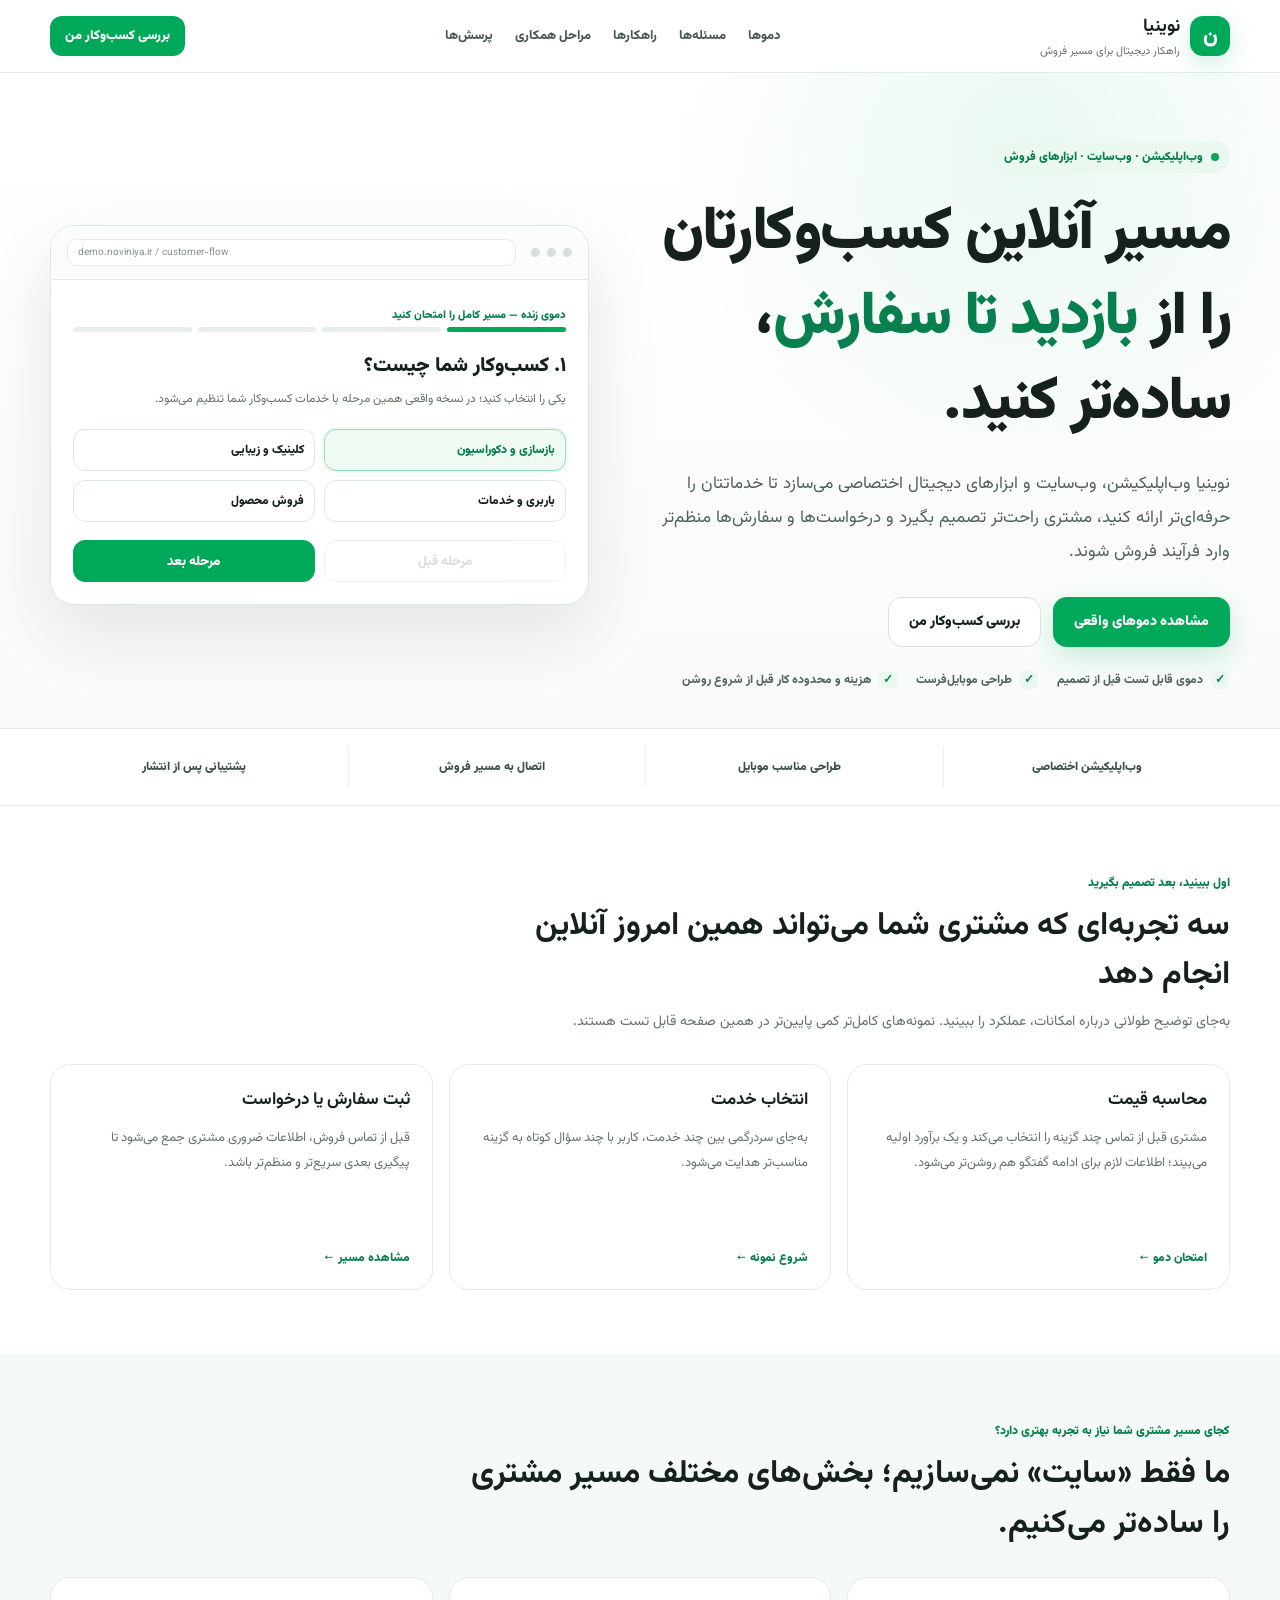
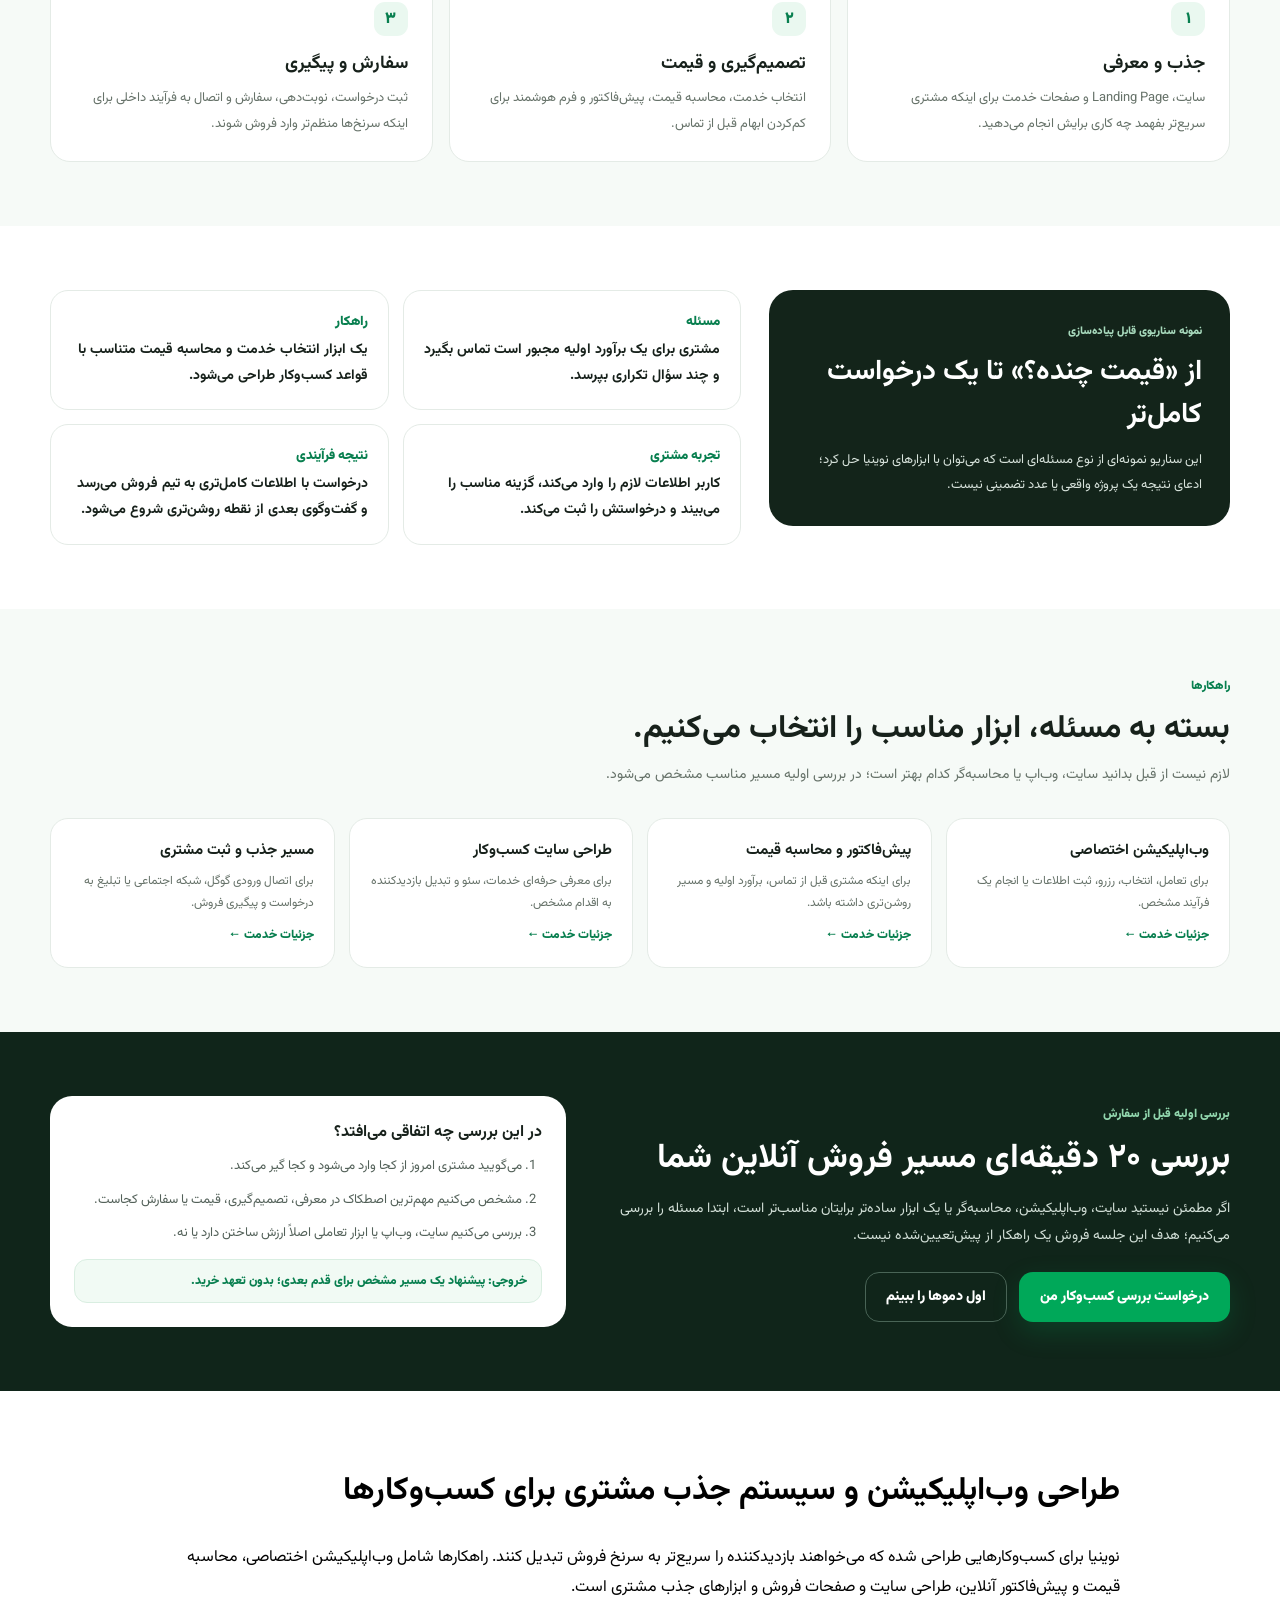
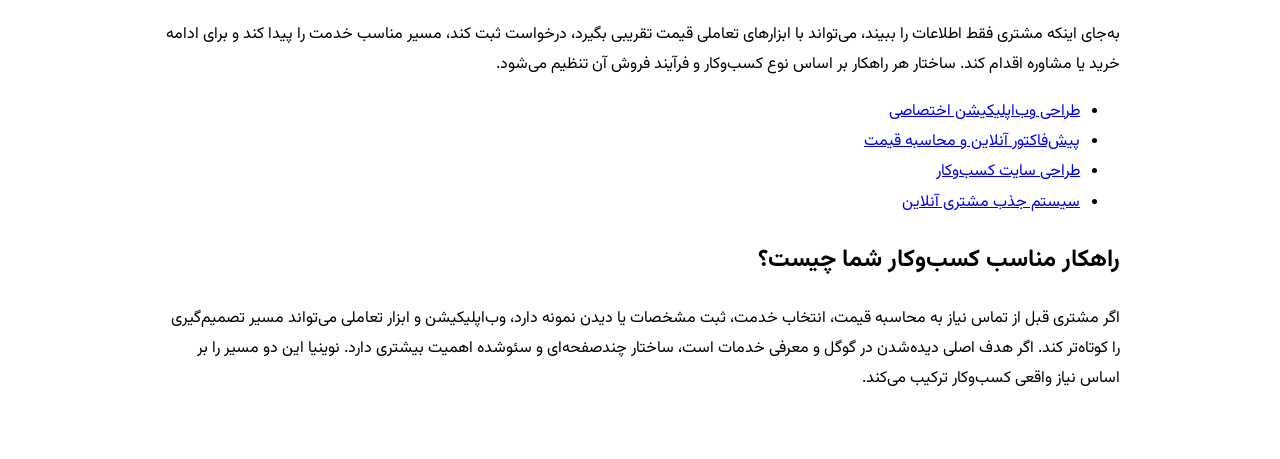
==== commit 53496f23: "UX: persist full hero demo and business review offer" ====
--- a/index.html
+++ b/index.html
@@ -1,64 +1,62 @@
-<!doctype html>
-<html lang="fa" dir="rtl">
-  <head>
-    <meta charset="UTF-8" />
-    <meta name="viewport" content="width=device-width, initial-scale=1.0" />
-    <title>نوینیا | وب‌اپلیکیشن، وب‌سایت و ابزارهای فروش</title>
-    <meta name="description" content="نوینیا وب‌اپلیکیشن، وب‌سایت و ابزارهای دیجیتال اختصاصی می‌سازد تا معرفی خدمات، تصمیم‌گیری مشتری، دریافت درخواست و مسیر سفارش ساده‌تر و منظم‌تر شود." />
-    <meta name="robots" content="index,follow,max-image-preview:large,max-snippet:-1,max-video-preview:-1" />
-    <meta name="theme-color" content="#00A859" />
-    <link rel="canonical" href="https://noviniya.ir/" />
-    <link rel="icon" href="/favicon.svg" type="image/svg+xml" />
-    <meta property="og:type" content="website" />
-    <meta property="og:url" content="https://noviniya.ir/" />
-    <meta property="og:site_name" content="نوینیا | Noviniya" />
-    <meta property="og:locale" content="fa_IR" />
-    <meta property="og:title" content="نوینیا | وب‌اپلیکیشن فروش و پیش‌فاکتور آنلاین" />
-    <meta property="og:description" content="راهکارهای دیجیتال فروش، پیش‌فاکتور آنلاین و جذب مشتری برای کسب‌وکارها." />
-    <meta name="twitter:card" content="summary" />
-    <meta name="twitter:title" content="نوینیا | وب‌اپلیکیشن فروش و پیش‌فاکتور آنلاین" />
-    <meta name="twitter:description" content="راهکارهای دیجیتال فروش، پیش‌فاکتور آنلاین و جذب مشتری برای کسب‌وکارها." />
-    <script type="application/ld+json">
-    {
-      "@context": "https://schema.org",
-      "@graph": [
-        {
-          "@type": "Organization",
-          "@id": "https://noviniya.ir/#organization",
-          "name": "نوینیا",
-          "alternateName": "Noviniya",
-          "url": "https://noviniya.ir/",
-          "description": "طراحی راهکارهای دیجیتال فروش، وب‌اپلیکیشن‌های تعاملی، پیش‌فاکتور آنلاین و ابزارهای جذب مشتری برای کسب‌وکارها",
-          "areaServed": {"@type":"Country","name":"Iran"}
-        },
-        {
-          "@type": "WebSite",
-          "@id": "https://noviniya.ir/#website",
-          "url": "https://noviniya.ir/",
-          "name": "نوینیا",
-          "alternateName": "Noviniya",
-          "inLanguage": "fa-IR",
-          "publisher": {"@id":"https://noviniya.ir/#organization"}
-        },
-        {
-          "@type": "Service",
-          "@id": "https://noviniya.ir/#service",
-          "name": "طراحی وب‌اپلیکیشن فروش و سیستم جذب مشتری",
-          "serviceType": "طراحی وب‌اپلیکیشن، پیش‌فاکتور آنلاین، طراحی سایت و راهکارهای دیجیتال فروش",
-          "provider": {"@id":"https://noviniya.ir/#organization"},
-          "areaServed": {"@type":"Country","name":"Iran"},
-          "url": "https://noviniya.ir/"
-        }
-      ]
-    }
-    </script>
-    <link rel="preconnect" href="https://fonts.googleapis.com">
-    <link rel="preconnect" href="https://fonts.gstatic.com" crossorigin>
-    <link href="https://fonts.googleapis.com/css2?family=Vazirmatn:wght@300;400;500;600;700;800;900&display=swap" rel="stylesheet">
-    
-    
-    <script type="module" crossorigin src="/assets/index-ecGLWiBo.js"></script>
-    <link rel="stylesheet" crossorigin href="/assets/index-C4qz4Bbu.css">
+<!doctype html>
+<html lang="fa" dir="rtl">
+  <head>
+    <meta charset="UTF-8" />
+    <meta name="viewport" content="width=device-width, initial-scale=1.0" />
+    <title>نوینیا | وب‌اپلیکیشن، وب‌سایت و ابزارهای فروش</title>
+    <meta name="description" content="نوینیا وب‌اپلیکیشن، وب‌سایت و ابزارهای دیجیتال اختصاصی می‌سازد تا معرفی خدمات، تصمیم‌گیری مشتری، دریافت درخواست و مسیر سفارش ساده‌تر و منظم‌تر شود." />
+    <meta name="robots" content="index,follow,max-image-preview:large,max-snippet:-1,max-video-preview:-1" />
+    <meta name="theme-color" content="#00A859" />
+    <link rel="canonical" href="https://noviniya.ir/" />
+    <link rel="icon" href="/favicon.svg" type="image/svg+xml" />
+    <meta property="og:type" content="website" />
+    <meta property="og:url" content="https://noviniya.ir/" />
+    <meta property="og:site_name" content="نوینیا | Noviniya" />
+    <meta property="og:locale" content="fa_IR" />
+    <meta property="og:title" content="نوینیا | وب‌اپلیکیشن فروش و پیش‌فاکتور آنلاین" />
+    <meta property="og:description" content="راهکارهای دیجیتال فروش، پیش‌فاکتور آنلاین و جذب مشتری برای کسب‌وکارها." />
+    <meta name="twitter:card" content="summary" />
+    <meta name="twitter:title" content="نوینیا | وب‌اپلیکیشن فروش و پیش‌فاکتور آنلاین" />
+    <meta name="twitter:description" content="راهکارهای دیجیتال فروش، پیش‌فاکتور آنلاین و جذب مشتری برای کسب‌وکارها." />
+    <script type="application/ld+json">
+    {
+      "@context": "https://schema.org",
+      "@graph": [
+        {
+          "@type": "Organization",
+          "@id": "https://noviniya.ir/#organization",
+          "name": "نوینیا",
+          "alternateName": "Noviniya",
+          "url": "https://noviniya.ir/",
+          "description": "طراحی راهکارهای دیجیتال فروش، وب‌اپلیکیشن‌های تعاملی، پیش‌فاکتور آنلاین و ابزارهای جذب مشتری برای کسب‌وکارها",
+          "areaServed": {"@type":"Country","name":"Iran"}
+        },
+        {
+          "@type": "WebSite",
+          "@id": "https://noviniya.ir/#website",
+          "url": "https://noviniya.ir/",
+          "name": "نوینیا",
+          "alternateName": "Noviniya",
+          "inLanguage": "fa-IR",
+          "publisher": {"@id":"https://noviniya.ir/#organization"}
+        },
+        {
+          "@type": "Service",
+          "@id": "https://noviniya.ir/#service",
+          "name": "طراحی وب‌اپلیکیشن فروش و سیستم جذب مشتری",
+          "serviceType": "طراحی وب‌اپلیکیشن، پیش‌فاکتور آنلاین، طراحی سایت و راهکارهای دیجیتال فروش",
+          "provider": {"@id":"https://noviniya.ir/#organization"},
+          "areaServed": {"@type":"Country","name":"Iran"},
+          "url": "https://noviniya.ir/"
+        }
+      ]
+    }
+    </script>
+    <link rel="preconnect" href="https://fonts.googleapis.com">
+    <link rel="preconnect" href="https://fonts.gstatic.com" crossorigin>
+    <link href="https://fonts.googleapis.com/css2?family=Vazirmatn:wght@300;400;500;600;700;800;900&display=swap" rel="stylesheet">
+    
+    
   
     
   <style id="nvx-style">
@@ -102,7 +100,7 @@
 @media(max-width:900px){.nvx-audit-grid{grid-template-columns:1fr}.nvx-audit-card{max-width:680px}}
 @media(max-width:560px){.nvx-choice-grid{grid-template-columns:1fr}.nvx-audit{padding:48px 0}.nvx-audit h2{font-size:27px}}
 </style>
-</head>
+</head>
   <body class="bg-gray-50 text-gray-900 font-sans antialiased">
 
     <div class="nvx-shell">
@@ -237,23 +235,23 @@
 render();
 })();
 </script>
-<div id="root">
-      <main style="font-family:Vazirmatn,Arial,sans-serif;max-width:960px;margin:0 auto;padding:48px 20px;line-height:1.9">
-        <h1>طراحی وب‌اپلیکیشن و سیستم جذب مشتری برای کسب‌وکارها</h1>
-        <p>نوینیا برای کسب‌وکارهایی طراحی شده که می‌خواهند بازدیدکننده را سریع‌تر به سرنخ فروش تبدیل کنند. راهکارها شامل وب‌اپلیکیشن اختصاصی، محاسبه قیمت و پیش‌فاکتور آنلاین، طراحی سایت و صفحات فروش و ابزارهای جذب مشتری است.</p>
-        <p>به‌جای اینکه مشتری فقط اطلاعات را ببیند، می‌تواند با ابزارهای تعاملی قیمت تقریبی بگیرد، درخواست ثبت کند، مسیر مناسب خدمت را پیدا کند و برای ادامه خرید یا مشاوره اقدام کند. ساختار هر راهکار بر اساس نوع کسب‌وکار و فرآیند فروش آن تنظیم می‌شود.</p>
-        <nav aria-label="خدمات نوینیا">
-          <ul>
-            <li><a href="/services/web-app/">طراحی وب‌اپلیکیشن اختصاصی</a></li>
-            <li><a href="/services/online-quote/">پیش‌فاکتور آنلاین و محاسبه قیمت</a></li>
-            <li><a href="/services/website-design/">طراحی سایت کسب‌وکار</a></li>
-            <li><a href="/services/customer-acquisition/">سیستم جذب مشتری آنلاین</a></li>
-          </ul>
-        </nav>
-        <h2>راهکار مناسب کسب‌وکار شما چیست؟</h2>
-        <p>اگر مشتری قبل از تماس نیاز به محاسبه قیمت، انتخاب خدمت، ثبت مشخصات یا دیدن نمونه دارد، وب‌اپلیکیشن و ابزار تعاملی می‌تواند مسیر تصمیم‌گیری را کوتاه‌تر کند. اگر هدف اصلی دیده‌شدن در گوگل و معرفی خدمات است، ساختار چندصفحه‌ای و سئوشده اهمیت بیشتری دارد. نوینیا این دو مسیر را بر اساس نیاز واقعی کسب‌وکار ترکیب می‌کند.</p>
-      </main>
-    </div>-
-  </body>
-</html>
+<div id="root">
+      <main style="font-family:Vazirmatn,Arial,sans-serif;max-width:960px;margin:0 auto;padding:48px 20px;line-height:1.9">
+        <h1>طراحی وب‌اپلیکیشن و سیستم جذب مشتری برای کسب‌وکارها</h1>
+        <p>نوینیا برای کسب‌وکارهایی طراحی شده که می‌خواهند بازدیدکننده را سریع‌تر به سرنخ فروش تبدیل کنند. راهکارها شامل وب‌اپلیکیشن اختصاصی، محاسبه قیمت و پیش‌فاکتور آنلاین، طراحی سایت و صفحات فروش و ابزارهای جذب مشتری است.</p>
+        <p>به‌جای اینکه مشتری فقط اطلاعات را ببیند، می‌تواند با ابزارهای تعاملی قیمت تقریبی بگیرد، درخواست ثبت کند، مسیر مناسب خدمت را پیدا کند و برای ادامه خرید یا مشاوره اقدام کند. ساختار هر راهکار بر اساس نوع کسب‌وکار و فرآیند فروش آن تنظیم می‌شود.</p>
+        <nav aria-label="خدمات نوینیا">
+          <ul>
+            <li><a href="/services/web-app/">طراحی وب‌اپلیکیشن اختصاصی</a></li>
+            <li><a href="/services/online-quote/">پیش‌فاکتور آنلاین و محاسبه قیمت</a></li>
+            <li><a href="/services/website-design/">طراحی سایت کسب‌وکار</a></li>
+            <li><a href="/services/customer-acquisition/">سیستم جذب مشتری آنلاین</a></li>
+          </ul>
+        </nav>
+        <h2>راهکار مناسب کسب‌وکار شما چیست؟</h2>
+        <p>اگر مشتری قبل از تماس نیاز به محاسبه قیمت، انتخاب خدمت، ثبت مشخصات یا دیدن نمونه دارد، وب‌اپلیکیشن و ابزار تعاملی می‌تواند مسیر تصمیم‌گیری را کوتاه‌تر کند. اگر هدف اصلی دیده‌شدن در گوگل و معرفی خدمات است، ساختار چندصفحه‌ای و سئوشده اهمیت بیشتری دارد. نوینیا این دو مسیر را بر اساس نیاز واقعی کسب‌وکار ترکیب می‌کند.</p>
+      </main>
+    </div>
+    <script type="module" src="/src/main.tsx"></script>
+  </body>
+</html>
